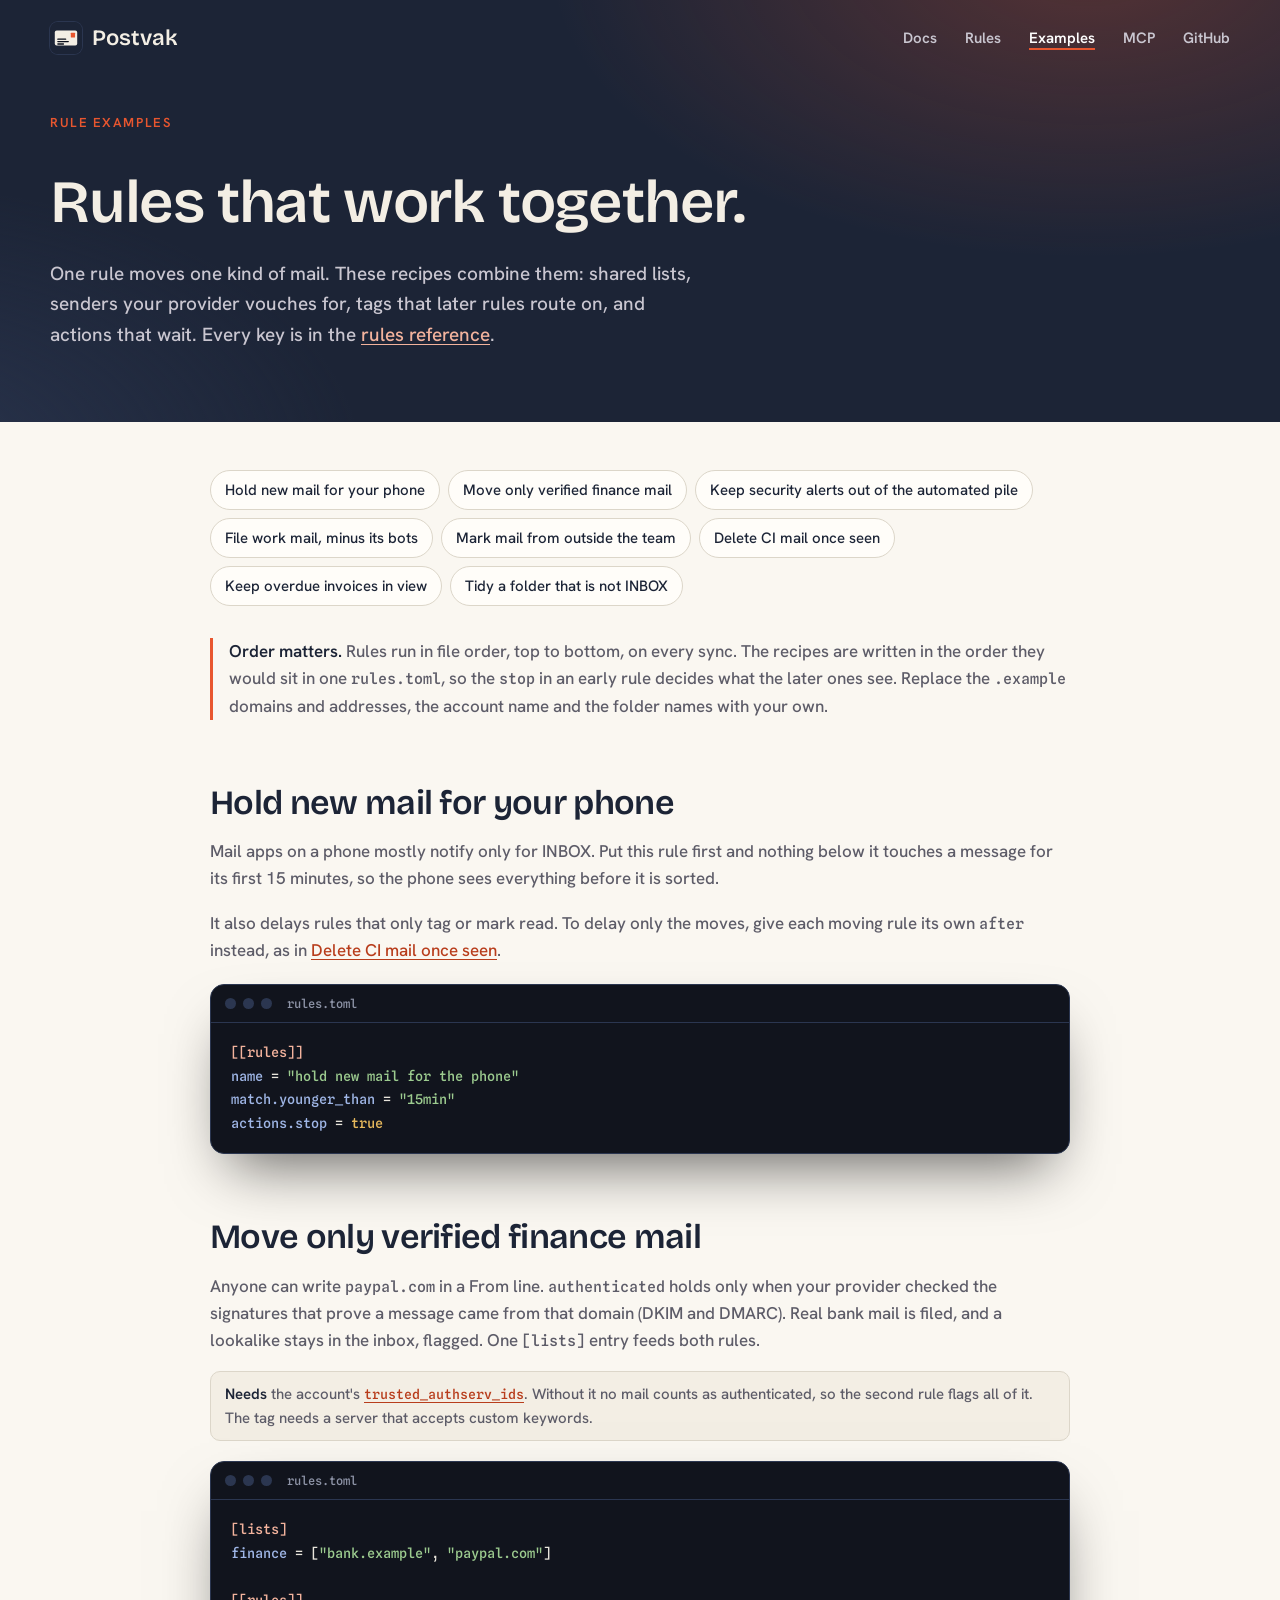
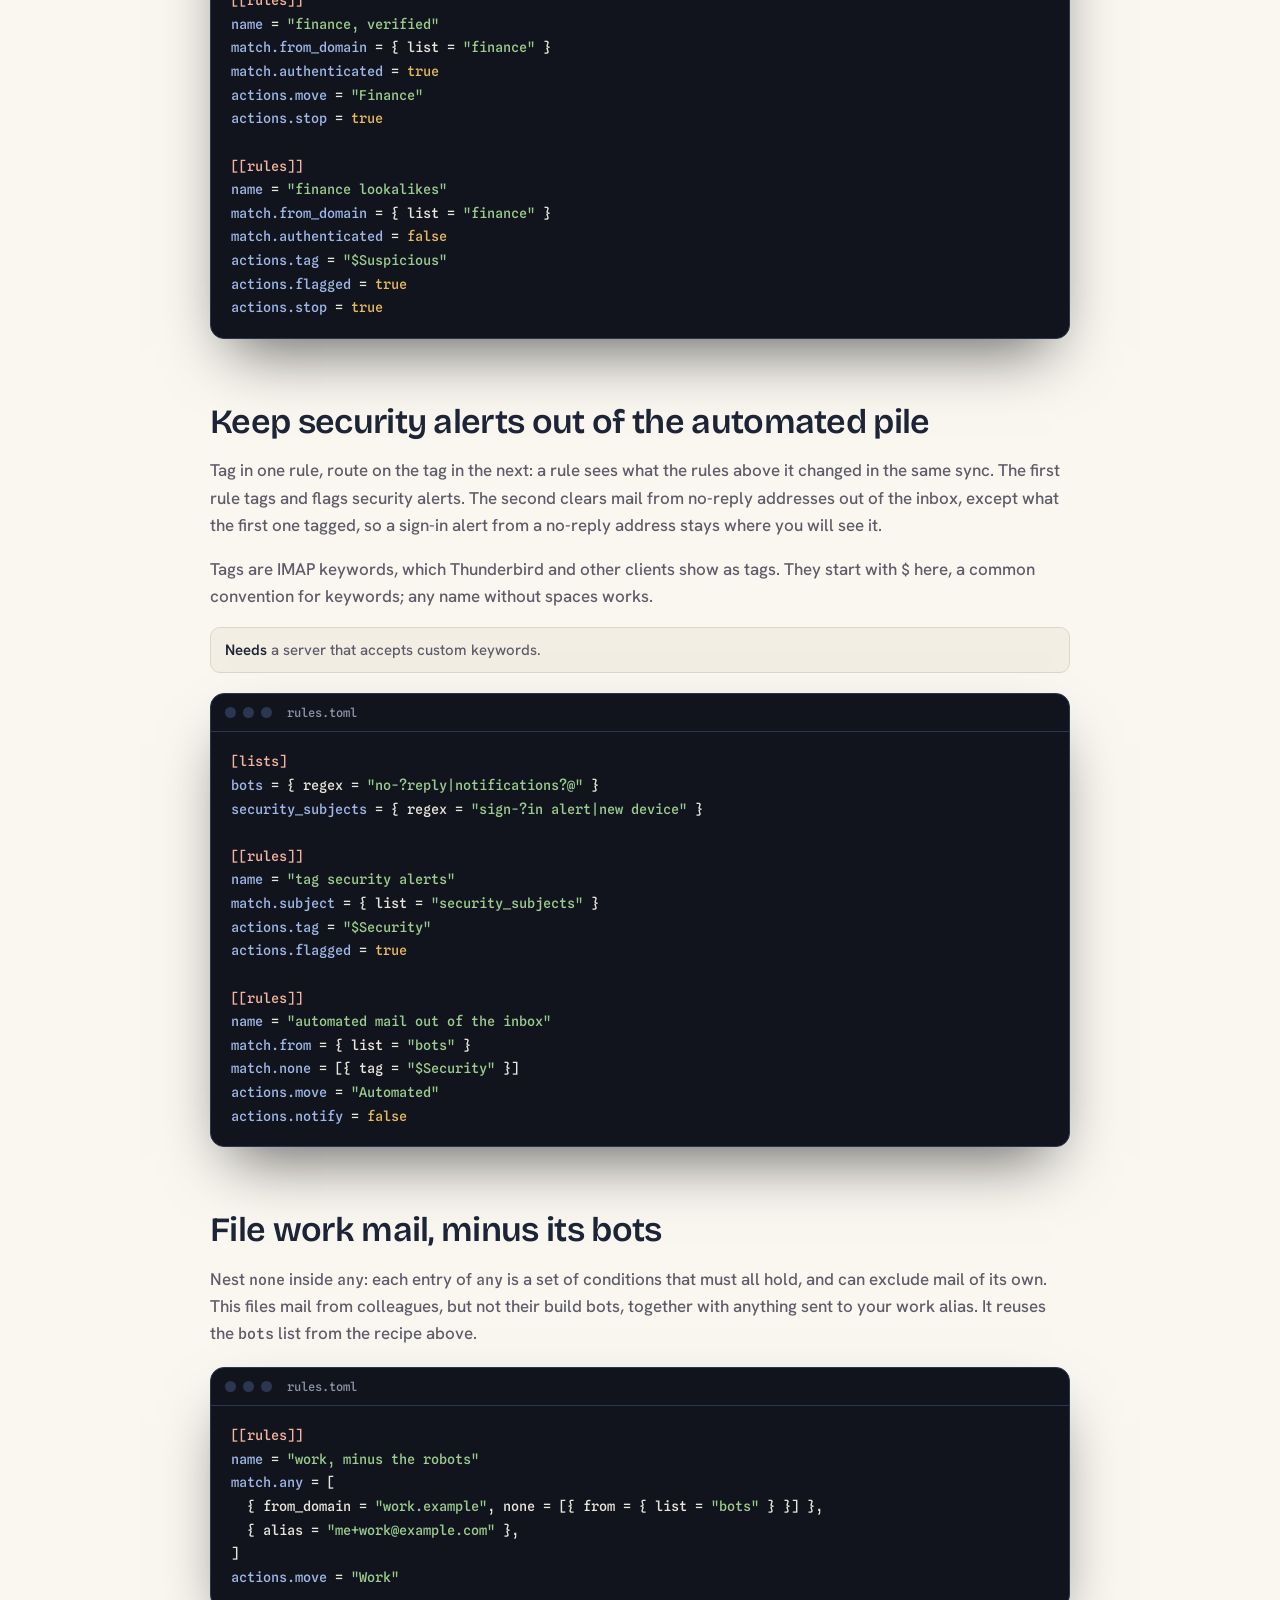
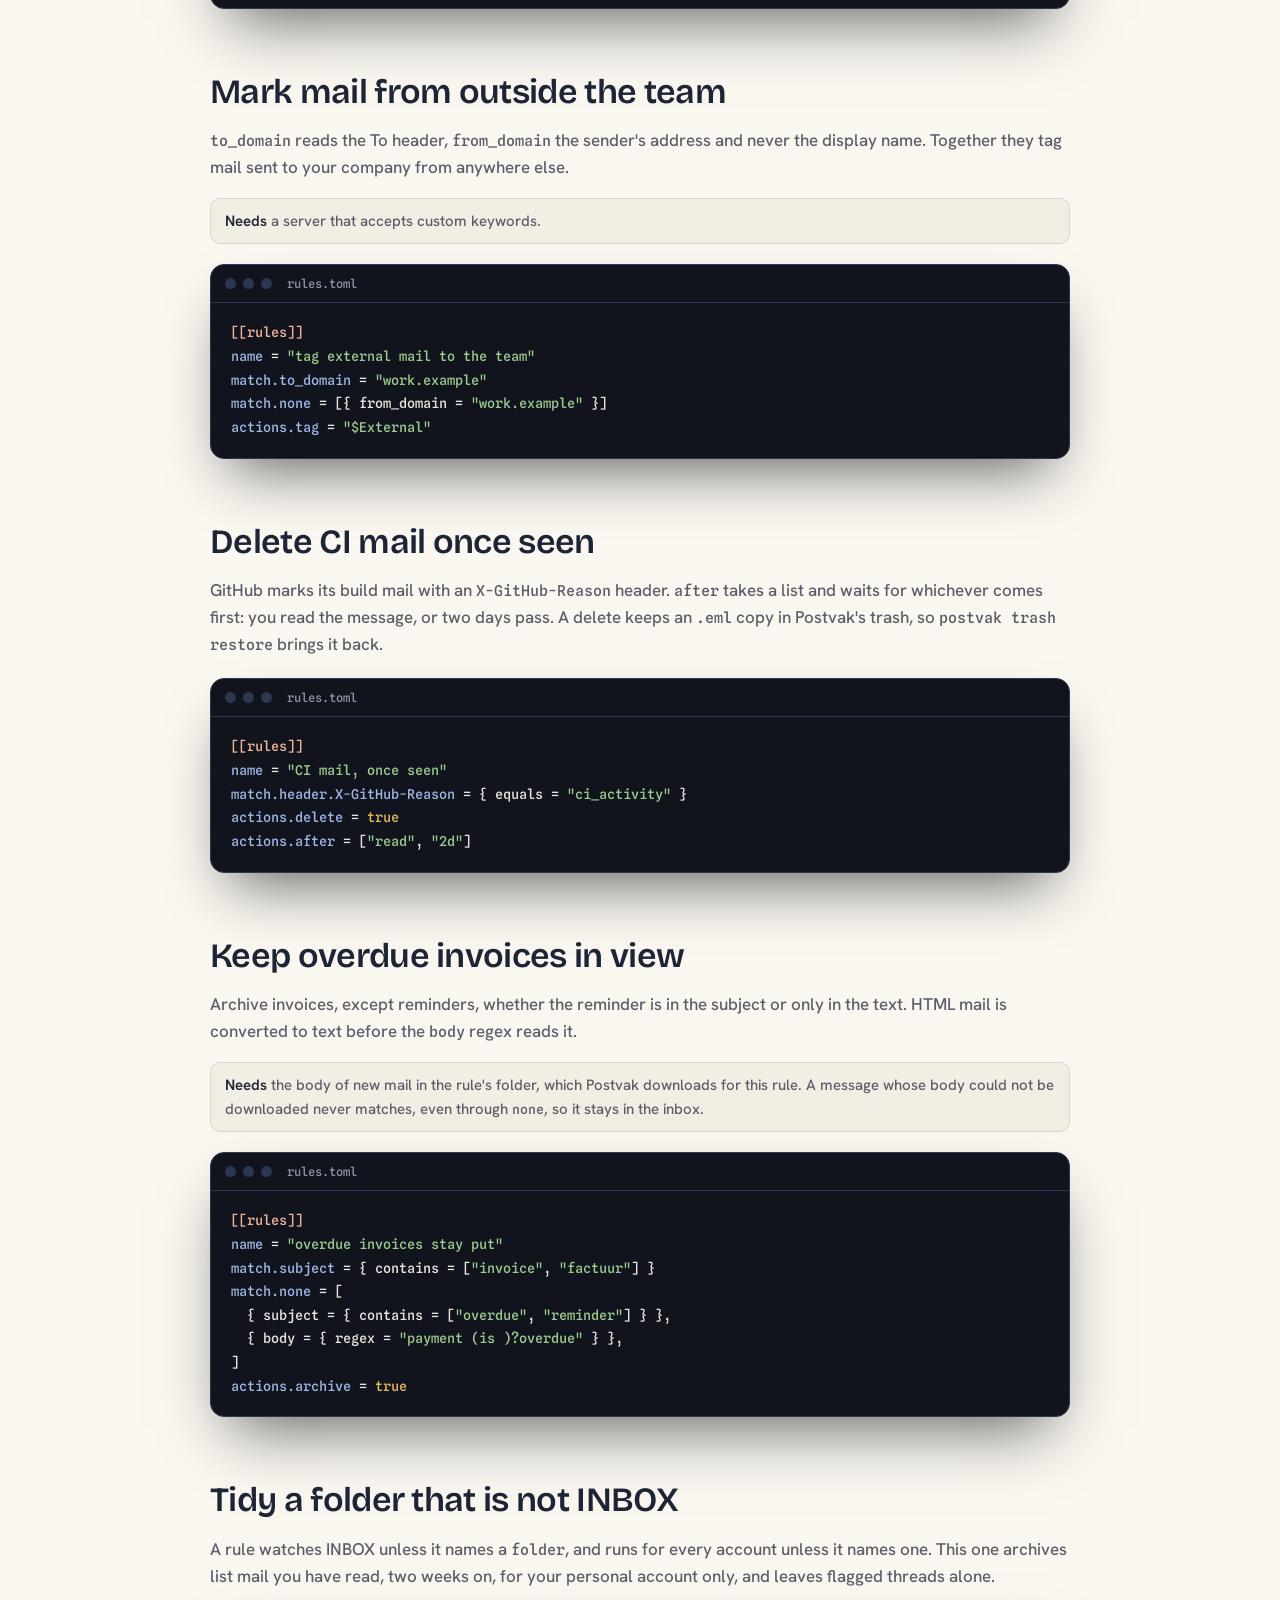
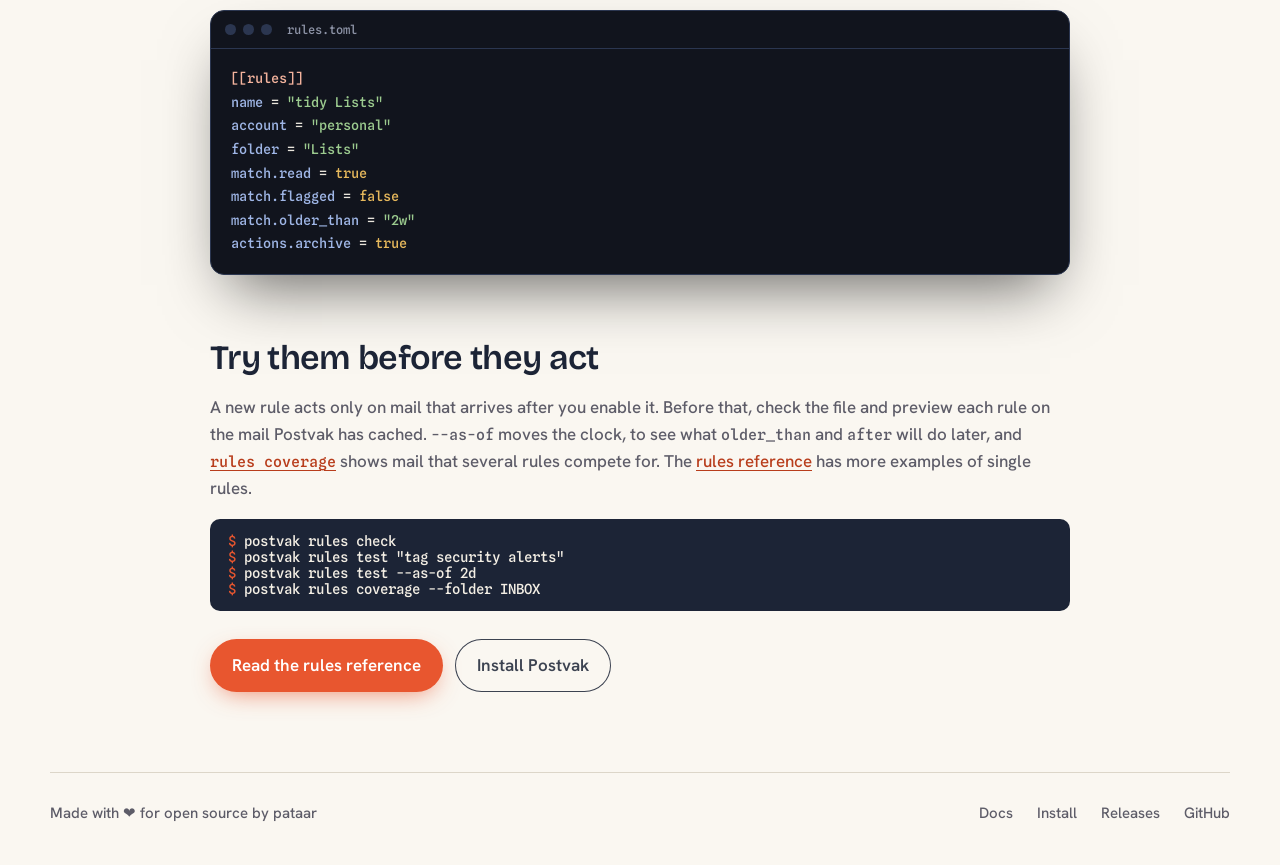
==== rule-examples.html @ c9ad86c2 "feat: add an advanced rule examples page Eight recipes that combine rules: shared lists, verified se" ====
<!DOCTYPE html>
<html lang="en">
<head>
<meta charset="utf-8">
<meta name="viewport" content="width=device-width, initial-scale=1">
<title>Advanced rule examples — Postvak</title>
<meta name="description" content="Postvak rules that work together: shared lists, verified senders, tags that route later rules, nested conditions, delayed actions and rules for other folders.">
<link rel="canonical" href="https://postvak.pataar.nl/rule-examples.html">
<link rel="icon" href="favicon.svg" type="image/svg+xml">
<link rel="apple-touch-icon" href="assets/icon.png">
<meta name="theme-color" content="#1c2436">
<link rel="preload" href="assets/fonts/BricolageGrotesque-SemiBold.woff2" as="font" type="font/woff2" crossorigin>
<link rel="preload" href="assets/fonts/HankenGrotesk-Medium.woff2" as="font" type="font/woff2" crossorigin>
<link rel="stylesheet" href="style.css">
<meta property="og:type" content="article">
<meta property="og:site_name" content="Postvak">
<meta property="og:url" content="https://postvak.pataar.nl/rule-examples.html">
<meta property="og:title" content="Advanced rule examples — Postvak">
<meta property="og:description" content="Postvak rules that work together: shared lists, verified senders, tags that route later rules, nested conditions and delayed actions.">
<meta property="og:image" content="https://postvak.pataar.nl/assets/social-preview.png">
<meta property="og:image:width" content="2560">
<meta property="og:image:height" content="1280">
<meta property="og:image:alt" content="Postvak logo, tagline and an example rules.toml rule">
<meta name="twitter:card" content="summary_large_image">
</head>
<body>

<header class="hero compact">
  <nav class="nav wrap" aria-label="Main">
    <a class="brand" href="/"><img src="favicon.svg" alt="" width="32" height="32"> Postvak</a>
    <div class="nav-links">
      <a href="/docs/">Docs</a>
      <a href="/docs/rules.html">Rules</a>
      <a href="/rule-examples.html" aria-current="page">Examples</a>
      <a href="/docs/mcp.html">MCP</a>
      <a href="https://github.com/postvak-app/postvak">GitHub</a>
    </div>
  </nav>
  <div class="wrap">
    <p class="eyebrow">Rule examples</p>
    <h1>Rules that work together.</h1>
    <p class="lede">One rule moves one kind of mail. These recipes combine them: shared lists, senders your provider vouches for, tags that later rules route on, and actions that wait. Every key is in the <a href="/docs/rules.html">rules reference</a>.</p>
  </div>
</header>

<main class="recipes wrap">

<nav class="toc" aria-label="Recipes">
  <a href="#hold">Hold new mail for your phone</a>
  <a href="#verified">Move only verified finance mail</a>
  <a href="#tag-route">Keep security alerts out of the automated pile</a>
  <a href="#nested">File work mail, minus its bots</a>
  <a href="#external">Mark mail from outside the team</a>
  <a href="#after">Delete CI mail once seen</a>
  <a href="#body">Keep overdue invoices in view</a>
  <a href="#folder">Tidy a folder that is not INBOX</a>
</nav>

<p class="note"><b>Order matters.</b> Rules run in file order, top to bottom, on every sync. The recipes are written in the order they would sit in one <code>rules.toml</code>, so the <code>stop</code> in an early rule decides what the later ones see. Replace the <code>.example</code> domains and addresses, the account name and the folder names with your own.</p>

<section id="hold">
  <h2>Hold new mail for your phone</h2>
  <p>Mail apps on a phone mostly notify only for INBOX. Put this rule first and nothing below it touches a message for its first 15 minutes, so the phone sees everything before it is sorted.</p>
  <p>It also delays rules that only tag or mark read. To delay only the moves, give each moving rule its own <code>after</code> instead, as in <a href="#after">Delete CI mail once seen</a>.</p>
  <div class="window"><div class="window-bar"><span></span><span></span><span></span><b>rules.toml</b></div>
<pre tabindex="0" aria-label="rules.toml: hold new mail for your phone"><code><span class="k">[[rules]]</span>
<span class="a">name</span> = <span class="s">"hold new mail for the phone"</span>
<span class="a">match.younger_than</span> = <span class="s">"15min"</span>
<span class="a">actions.stop</span> = <span class="b">true</span></code></pre></div>
</section>

<section id="verified">
  <h2>Move only verified finance mail</h2>
  <p>Anyone can write <code>paypal.com</code> in a From line. <code>authenticated</code> holds only when your provider checked the signatures that prove a message came from that domain (DKIM and DMARC). Real bank mail is filed, and a lookalike stays in the inbox, flagged. One <code>[lists]</code> entry feeds both rules.</p>
  <p class="needs"><b>Needs</b> the account's <a href="/docs/rules.html#authenticated-mail"><code>trusted_authserv_ids</code></a>. Without it no mail counts as authenticated, so the second rule flags all of it. The tag needs a server that accepts custom keywords.</p>
  <div class="window"><div class="window-bar"><span></span><span></span><span></span><b>rules.toml</b></div>
<pre tabindex="0" aria-label="rules.toml: move only verified finance mail"><code><span class="k">[lists]</span>
<span class="a">finance</span> = [<span class="s">"bank.example"</span>, <span class="s">"paypal.com"</span>]

<span class="k">[[rules]]</span>
<span class="a">name</span> = <span class="s">"finance, verified"</span>
<span class="a">match.from_domain</span> = { list = <span class="s">"finance"</span> }
<span class="a">match.authenticated</span> = <span class="b">true</span>
<span class="a">actions.move</span> = <span class="s">"Finance"</span>
<span class="a">actions.stop</span> = <span class="b">true</span>

<span class="k">[[rules]]</span>
<span class="a">name</span> = <span class="s">"finance lookalikes"</span>
<span class="a">match.from_domain</span> = { list = <span class="s">"finance"</span> }
<span class="a">match.authenticated</span> = <span class="b">false</span>
<span class="a">actions.tag</span> = <span class="s">"$Suspicious"</span>
<span class="a">actions.flagged</span> = <span class="b">true</span>
<span class="a">actions.stop</span> = <span class="b">true</span></code></pre></div>
</section>

<section id="tag-route">
  <h2>Keep security alerts out of the automated pile</h2>
  <p>Tag in one rule, route on the tag in the next: a rule sees what the rules above it changed in the same sync. The first rule tags and flags security alerts. The second clears mail from no-reply addresses out of the inbox, except what the first one tagged, so a sign-in alert from a no-reply address stays where you will see it.</p>
  <p>Tags are IMAP keywords, which Thunderbird and other clients show as tags. They start with <code>$</code> here, a common convention for keywords; any name without spaces works.</p>
  <p class="needs"><b>Needs</b> a server that accepts custom keywords.</p>
  <div class="window"><div class="window-bar"><span></span><span></span><span></span><b>rules.toml</b></div>
<pre tabindex="0" aria-label="rules.toml: keep security alerts out of the automated pile"><code><span class="k">[lists]</span>
<span class="a">bots</span> = { regex = <span class="s">"no-?reply|notifications?@"</span> }
<span class="a">security_subjects</span> = { regex = <span class="s">"sign-?in alert|new device"</span> }

<span class="k">[[rules]]</span>
<span class="a">name</span> = <span class="s">"tag security alerts"</span>
<span class="a">match.subject</span> = { list = <span class="s">"security_subjects"</span> }
<span class="a">actions.tag</span> = <span class="s">"$Security"</span>
<span class="a">actions.flagged</span> = <span class="b">true</span>

<span class="k">[[rules]]</span>
<span class="a">name</span> = <span class="s">"automated mail out of the inbox"</span>
<span class="a">match.from</span> = { list = <span class="s">"bots"</span> }
<span class="a">match.none</span> = [{ tag = <span class="s">"$Security"</span> }]
<span class="a">actions.move</span> = <span class="s">"Automated"</span>
<span class="a">actions.notify</span> = <span class="b">false</span></code></pre></div>
</section>

<section id="nested">
  <h2>File work mail, minus its bots</h2>
  <p>Nest <code>none</code> inside <code>any</code>: each entry of <code>any</code> is a set of conditions that must all hold, and can exclude mail of its own. This files mail from colleagues, but not their build bots, together with anything sent to your work alias. It reuses the <code>bots</code> list from the recipe above.</p>
  <div class="window"><div class="window-bar"><span></span><span></span><span></span><b>rules.toml</b></div>
<pre tabindex="0" aria-label="rules.toml: file work mail, minus its bots"><code><span class="k">[[rules]]</span>
<span class="a">name</span> = <span class="s">"work, minus the robots"</span>
<span class="a">match.any</span> = [
  { from_domain = <span class="s">"work.example"</span>, none = [{ from = { list = <span class="s">"bots"</span> } }] },
  { alias = <span class="s">"me+work@example.com"</span> },
]
<span class="a">actions.move</span> = <span class="s">"Work"</span></code></pre></div>
</section>

<section id="external">
  <h2>Mark mail from outside the team</h2>
  <p><code>to_domain</code> reads the To header, <code>from_domain</code> the sender's address and never the display name. Together they tag mail sent to your company from anywhere else.</p>
  <p class="needs"><b>Needs</b> a server that accepts custom keywords.</p>
  <div class="window"><div class="window-bar"><span></span><span></span><span></span><b>rules.toml</b></div>
<pre tabindex="0" aria-label="rules.toml: mark mail from outside the team"><code><span class="k">[[rules]]</span>
<span class="a">name</span> = <span class="s">"tag external mail to the team"</span>
<span class="a">match.to_domain</span> = <span class="s">"work.example"</span>
<span class="a">match.none</span> = [{ from_domain = <span class="s">"work.example"</span> }]
<span class="a">actions.tag</span> = <span class="s">"$External"</span></code></pre></div>
</section>

<section id="after">
  <h2>Delete CI mail once seen</h2>
  <p>GitHub marks its build mail with an <code>X-GitHub-Reason</code> header. <code>after</code> takes a list and waits for whichever comes first: you read the message, or two days pass. A delete keeps an <code>.eml</code> copy in Postvak's trash, so <code>postvak trash restore</code> brings it back.</p>
  <div class="window"><div class="window-bar"><span></span><span></span><span></span><b>rules.toml</b></div>
<pre tabindex="0" aria-label="rules.toml: delete CI mail once seen"><code><span class="k">[[rules]]</span>
<span class="a">name</span> = <span class="s">"CI mail, once seen"</span>
<span class="a">match.header.X-GitHub-Reason</span> = { equals = <span class="s">"ci_activity"</span> }
<span class="a">actions.delete</span> = <span class="b">true</span>
<span class="a">actions.after</span> = [<span class="s">"read"</span>, <span class="s">"2d"</span>]</code></pre></div>
</section>

<section id="body">
  <h2>Keep overdue invoices in view</h2>
  <p>Archive invoices, except reminders, whether the reminder is in the subject or only in the text. HTML mail is converted to text before the <code>body</code> regex reads it.</p>
  <p class="needs"><b>Needs</b> the body of new mail in the rule's folder, which Postvak downloads for this rule. A message whose body could not be downloaded never matches, even through <code>none</code>, so it stays in the inbox.</p>
  <div class="window"><div class="window-bar"><span></span><span></span><span></span><b>rules.toml</b></div>
<pre tabindex="0" aria-label="rules.toml: keep overdue invoices in view"><code><span class="k">[[rules]]</span>
<span class="a">name</span> = <span class="s">"overdue invoices stay put"</span>
<span class="a">match.subject</span> = { contains = [<span class="s">"invoice"</span>, <span class="s">"factuur"</span>] }
<span class="a">match.none</span> = [
  { subject = { contains = [<span class="s">"overdue"</span>, <span class="s">"reminder"</span>] } },
  { body = { regex = <span class="s">"payment (is )?overdue"</span> } },
]
<span class="a">actions.archive</span> = <span class="b">true</span></code></pre></div>
</section>

<section id="folder">
  <h2>Tidy a folder that is not INBOX</h2>
  <p>A rule watches INBOX unless it names a <code>folder</code>, and runs for every account unless it names one. This one archives list mail you have read, two weeks on, for your personal account only, and leaves flagged threads alone.</p>
  <div class="window"><div class="window-bar"><span></span><span></span><span></span><b>rules.toml</b></div>
<pre tabindex="0" aria-label="rules.toml: tidy a folder that is not INBOX"><code><span class="k">[[rules]]</span>
<span class="a">name</span> = <span class="s">"tidy Lists"</span>
<span class="a">account</span> = <span class="s">"personal"</span>
<span class="a">folder</span> = <span class="s">"Lists"</span>
<span class="a">match.read</span> = <span class="b">true</span>
<span class="a">match.flagged</span> = <span class="b">false</span>
<span class="a">match.older_than</span> = <span class="s">"2w"</span>
<span class="a">actions.archive</span> = <span class="b">true</span></code></pre></div>
</section>

<section id="test">
  <h2>Try them before they act</h2>
  <p>A new rule acts only on mail that arrives after you enable it. Before that, check the file and preview each rule on the mail Postvak has cached. <code>--as-of</code> moves the clock, to see what <code>older_than</code> and <code>after</code> will do later, and <a href="/docs/rules.html#coverage"><code>rules coverage</code></a> shows mail that several rules compete for. The <a href="/docs/rules.html#examples">rules reference</a> has more examples of single rules.</p>
  <pre class="inline-cmd" tabindex="0" aria-label="Commands to check and preview rules"><code><span class="p">$</span> postvak rules check
<span class="p">$</span> postvak rules test "tag security alerts"
<span class="p">$</span> postvak rules test --as-of 2d
<span class="p">$</span> postvak rules coverage --folder INBOX</code></pre>
  <div class="cta">
    <a class="button primary" href="/docs/rules.html">Read the rules reference</a>
    <a class="button ghost" href="/docs/quickstart.html">Install Postvak</a>
  </div>
</section>

</main>

<footer class="footer wrap">
  <span>Made with <span role="img" aria-label="love">❤️</span> for open source by <a href="https://github.com/pataar">pataar</a></span>
  <nav aria-label="Footer">
    <a href="/docs/">Docs</a>
    <a href="/docs/install.html">Install</a>
    <a href="https://github.com/postvak-app/postvak/releases">Releases</a>
    <a href="https://github.com/postvak-app/postvak">GitHub</a>
  </nav>
</footer>

</body>
</html>
---- style.css ----
@font-face { font-family: "Bricolage Grotesque"; font-weight: 600; font-display: swap; src: url("assets/fonts/BricolageGrotesque-SemiBold.woff2") format("woff2"); }
@font-face { font-family: "Hanken Grotesk"; font-weight: 500; font-display: swap; src: url("assets/fonts/HankenGrotesk-Medium.woff2") format("woff2"); }
@font-face { font-family: "Hanken Grotesk"; font-weight: 600; font-display: swap; src: url("assets/fonts/HankenGrotesk-SemiBold.woff2") format("woff2"); }
@font-face { font-family: "Spline Sans Mono"; font-weight: 500; font-display: swap; src: url("assets/fonts/SplineSansMono-Medium.woff2") format("woff2"); }

:root {
    --ink: #1c2436;
    --ink-deep: #0f121c;
    --ink-line: #2b3650;
    --paper: #faf7f1;
    --paper-2: #f3eee4;
    --paper-line: #dcd6c9;
    --text: #1c2436;
    --muted: #5d5c68;
    --vermilion: #e8562f;
    --vermilion-ink: #b83d1c;
    --peach: #f3b39d;
    --bg: var(--paper);
    --card: #fffdf9;
    --line: var(--paper-line);
    --link: var(--vermilion-ink);
    --display: "Bricolage Grotesque", ui-sans-serif, system-ui, sans-serif;
    --body: "Hanken Grotesk", ui-sans-serif, system-ui, sans-serif;
    --mono: "Spline Sans Mono", ui-monospace, monospace;
}

@media (prefers-color-scheme: dark) {
    :root {
        --bg: #16181f;
        --card: #1d2029;
        --line: #2b3042;
        --text: #e9e5dc;
        --muted: #9b9aa4;
        --link: var(--peach);
        --paper-2: #1d2029;
    }
}

* { box-sizing: border-box; }
html { scroll-behavior: smooth; }
body { margin: 0; background: var(--bg); color: var(--text); font: 500 17px/1.6 var(--body); -webkit-font-smoothing: antialiased; }
a { color: var(--link); text-decoration-thickness: 1px; text-underline-offset: 3px; }
img { max-width: 100%; height: auto; display: block; }
code { font-family: var(--mono); font-size: 0.88em; }
h1, h2, h3 { font-family: var(--display); font-weight: 600; letter-spacing: -0.02em; line-height: 1.1; margin: 0; }
h2 { font-size: clamp(30px, 4vw, 44px); }
h3 { font-size: 20px; margin-bottom: 8px; }
.wrap { width: min(1180px, 100% - 32px); margin-inline: auto; }
.eyebrow { font: 600 13px/1 var(--body); letter-spacing: 0.12em; text-transform: uppercase; color: var(--vermilion); margin: 0 0 18px; }

/* Hero */
.hero {
    background:
        radial-gradient(900px 500px at 85% -10%, rgba(232, 86, 47, 0.28), transparent 60%),
        radial-gradient(700px 400px at -10% 110%, rgba(43, 54, 80, 0.9), transparent 70%),
        var(--ink);
    color: #f3eee4;
    padding-bottom: 140px;
    overflow: hidden;
}
.nav { display: flex; align-items: center; justify-content: space-between; padding: 22px 0; }
.brand { display: flex; align-items: center; gap: 10px; color: inherit; text-decoration: none; font: 600 22px var(--display); }
.brand img { border-radius: 8px; box-shadow: 0 0 0 1px var(--ink-line); }
.nav-links { display: flex; gap: 28px; }
.nav-links a { color: #c9c6d0; text-decoration: none; font-weight: 600; font-size: 15px; }
.nav-links a:hover { color: #fff; }

.hero-body { display: grid; grid-template-columns: 1.05fr 1fr; gap: 56px; align-items: center; padding-top: 56px; }
.hero h1 { font-size: clamp(42px, 6vw, 72px); }
.hero h1 em { font-style: normal; color: var(--vermilion); position: relative; }
.hero h1 em::after { content: ""; position: absolute; left: 0; right: 0; bottom: 0.04em; height: 0.08em; background: var(--vermilion); border-radius: 1em; opacity: 0.5; }
.lede { font-size: 19px; color: #c9c6d0; max-width: 34em; margin: 24px 0 32px; }

.install { background: var(--ink-deep); border: 1px solid var(--ink-line); border-radius: 14px; overflow: hidden; max-width: 560px; }
.tabs { display: flex; border-bottom: 1px solid var(--ink-line); }
.tabs button { flex: 1; background: none; border: 0; color: #8d93a6; font: 600 14px var(--body); padding: 11px 8px; cursor: pointer; border-bottom: 2px solid transparent; margin-bottom: -1px; }
.tabs button:hover { color: #f3eee4; }
.tabs button[aria-selected="true"] { color: #f3eee4; border-bottom-color: var(--vermilion); }
.cmd { display: flex; align-items: center; gap: 12px; padding: 14px 16px; }
.cmd code { flex: 1; white-space: pre; overflow-x: auto; color: #f3eee4; font-size: 14px; line-height: 1.7; }
.copy { background: var(--ink-line); color: #f3eee4; border: 0; border-radius: 8px; font: 600 13px var(--body); padding: 7px 12px; cursor: pointer; }
.copy:hover { background: #3a4868; }

.cta { display: flex; flex-wrap: wrap; gap: 12px; margin-top: 28px; }
.button { display: inline-flex; align-items: center; padding: 13px 22px; border-radius: 999px; font-weight: 600; text-decoration: none; transition: transform 0.15s, background 0.15s; }
.button:hover { transform: translateY(-1px); }
.button.primary { background: var(--vermilion); color: #fff; box-shadow: 0 8px 24px -8px rgba(232, 86, 47, 0.7); }
.button.primary:hover { background: #f06a44; }
.button.ghost { color: inherit; box-shadow: inset 0 0 0 1px currentColor; opacity: 0.85; }

.hero-code { position: relative; min-width: 0; margin: 0; }
.hero-copy { min-width: 0; }
.window { background: #11141d; border: 1px solid var(--ink-line); border-radius: 14px; box-shadow: 0 30px 60px -20px rgba(0, 0, 0, 0.6); overflow: hidden; }
.window-bar { display: flex; align-items: center; gap: 7px; padding: 11px 14px; border-bottom: 1px solid var(--ink-line); }
.window-bar span { width: 11px; height: 11px; border-radius: 50%; background: var(--ink-line); }
.window-bar b { margin-left: 8px; font: 500 12px var(--mono); color: #8d93a6; }
.window pre { margin: 0; padding: 18px 20px; overflow-x: auto; font: 500 13.5px/1.75 var(--mono); color: #e9e5dc; }
.window pre code { font-size: inherit; }
.terminal { margin: -18px -24px 0 48px; position: relative; transform: rotate(-1deg); background: #0b0d14; }
.k { color: var(--peach); }
.a { color: #9fb6e6; }
.s { color: #9ccb8f; }
.b { color: #e6b85c; }
.c { color: #6b7088; }
.p { color: var(--vermilion); }

/* Screenshot pulled up over the hero */
.shot { margin-top: -96px; position: relative; }
.shot img { border-radius: 16px; border: 1px solid var(--line); box-shadow: 0 40px 80px -30px rgba(15, 18, 28, 0.55); }

section { padding: 96px 0 0; }
.section-lede { color: var(--muted); font-size: 19px; max-width: 40em; margin: 16px 0 40px; }
.grid { display: grid; grid-template-columns: repeat(3, 1fr); gap: 16px; }
.grid.four { grid-template-columns: repeat(4, 1fr); margin-top: 40px; }
.grid article, .grid > a { background: var(--card); border: 1px solid var(--line); border-radius: 14px; padding: 24px; }
.grid p { margin: 0; color: var(--muted); }
.grid article h3::before { content: ""; display: block; width: 28px; height: 4px; border-radius: 2px; background: var(--vermilion); margin-bottom: 16px; }
.grid > a { color: inherit; text-decoration: none; transition: border-color 0.15s, transform 0.15s; }
.grid > a:hover { border-color: var(--vermilion); transform: translateY(-2px); }
.grid > a h3::after { content: " →"; color: var(--vermilion); }

/* Mail sorting animation: each mail passes behind its rule into a bin; --i staggers mail, rule and bin together */
.sorter { --pad: 20px; --h: 48px; --row: calc(var(--h) + 10px); position: relative; margin: 0 0 40px; padding: var(--pad); background: var(--card); border: 1px solid var(--line); border-radius: 14px; }
.sorter-row { display: grid; grid-template-columns: 30% 1fr 22%; gap: 12px; align-items: center; height: var(--h); margin-bottom: 10px; }
.sorter .rule, .sorter .bin { height: 100%; display: flex; align-items: center; border-radius: 10px; }
.sorter .rule { grid-column: 2; position: relative; z-index: 1; padding: 0 14px; background: var(--paper-2); border: 1px solid var(--line); font-size: 13px; animation: sorter-match 12s calc(var(--i) * 3s) infinite; }
.sorter .rule.none { color: var(--muted); border-style: dashed; }
.sorter .rule.wait { overflow: hidden; line-height: 1.35; }
.sorter .rule.wait::after { content: ""; position: absolute; left: 0; bottom: 0; height: 3px; width: 100%; background: var(--vermilion); transform-origin: left; transform: scaleX(0); animation: sorter-wait 12s calc(var(--i) * 3s) infinite; }
.sorter .bin { flex-direction: column; justify-content: center; font-weight: 600; font-size: 15px; line-height: 1.2; border: 1px dashed var(--line); animation: sorter-drop 12s calc(var(--i) * 3s) infinite; }
.sorter .bin code { color: var(--vermilion); font-size: 11px; }
.sorter .mail { position: absolute; left: var(--pad); top: calc(var(--pad) + var(--i) * var(--row)); width: 26%; height: var(--h); display: flex; align-items: center; padding: 0 12px; background: var(--card); border: 1px solid var(--line); border-left: 3px solid var(--vermilion); border-radius: 8px; box-shadow: 0 8px 20px -10px rgba(15, 18, 28, 0.45); font: 500 13px var(--mono); white-space: nowrap; overflow: hidden; text-overflow: ellipsis; animation: sorter-mail 12s calc(var(--i) * 3s) infinite both; }
.sorter figcaption { margin-top: 8px; color: var(--muted); font-size: 15px; }
@keyframes sorter-mail {
    0% { opacity: 0; left: var(--pad); top: calc(var(--pad) + 1.5 * var(--row)); transform: translateX(-12px); }
    4% { opacity: 1; left: var(--pad); top: calc(var(--pad) + 1.5 * var(--row)); transform: none; }
    10% { left: var(--pad); top: calc(var(--pad) + var(--i) * var(--row)); }
    24% { opacity: 1; left: calc(100% - var(--pad) - 24%); transform: none; }
    28%, 100% { opacity: 0; left: calc(100% - var(--pad) - 24%); top: calc(var(--pad) + var(--i) * var(--row)); transform: scale(0.6); }
}
@keyframes sorter-match {
    0%, 12%, 26%, 100% { border-color: var(--line); }
    15%, 22% { border-color: var(--vermilion); box-shadow: 0 0 0 3px rgba(232, 86, 47, 0.2); }
}
/* Held behind its rule while the older_than timer fills */
.sorter .mail.wait { animation-name: sorter-mail-wait; }
.sorter .wait ~ .bin { animation-delay: calc(var(--i) * 3s + 1.08s); }
@keyframes sorter-mail-wait {
    0% { opacity: 0; left: var(--pad); top: calc(var(--pad) + 1.5 * var(--row)); transform: translateX(-12px); }
    4% { opacity: 1; left: var(--pad); top: calc(var(--pad) + 1.5 * var(--row)); transform: none; }
    10% { left: var(--pad); top: calc(var(--pad) + var(--i) * var(--row)); }
    14%, 32% { left: 40%; }
    36% { opacity: 1; left: calc(100% - var(--pad) - 24%); transform: none; }
    40%, 100% { opacity: 0; left: calc(100% - var(--pad) - 24%); top: calc(var(--pad) + var(--i) * var(--row)); transform: scale(0.6); }
}
@keyframes sorter-wait {
    0%, 14% { transform: scaleX(0); opacity: 1; }
    32% { transform: scaleX(1); opacity: 1; }
    36%, 100% { transform: scaleX(1); opacity: 0; }
}
@keyframes sorter-drop {
    0%, 24%, 34%, 100% { background: transparent; }
    27% { background: rgba(232, 86, 47, 0.14); border-color: var(--vermilion); }
}

.agent { margin-top: 96px; padding: 96px 0; background: var(--paper-2); border-block: 1px solid var(--line); }
.split { display: grid; grid-template-columns: 1fr 1.3fr; gap: 56px; align-items: center; }
.split h2 { margin-bottom: 18px; }
.split p { color: var(--muted); }
.split img { border-radius: 14px; border: 1px solid var(--line); box-shadow: 0 30px 60px -30px rgba(15, 18, 28, 0.45); }
.inline-cmd { background: var(--ink); color: #f3eee4; border-radius: 10px; padding: 14px 18px; overflow-x: auto; font: 500 14px var(--mono); }
.inline-cmd code { font-size: inherit; }
.arrow { font-weight: 600; text-decoration: none; }
.arrow::after { content: " →"; }

.closing { text-align: center; padding: 120px 0 40px; }
.closing p { color: var(--muted); margin: 16px 0 0; }
.closing .cta { justify-content: center; }
.closing .button.ghost { color: var(--text); }

/* Rule examples page */
.hero.compact { padding-bottom: 72px; }
.hero.compact h1 { font-size: clamp(38px, 5vw, 60px); margin-top: 40px; }
.hero.compact .eyebrow { margin-top: 40px; }
.hero.compact h1 + .lede { margin-bottom: 0; }
.hero.compact .lede a { color: var(--peach); }
.recipes { max-width: 860px; }
.recipes section { padding-top: 64px; scroll-margin-top: 16px; }
.recipes h2 { font-size: clamp(26px, 3vw, 34px); margin-bottom: 14px; }
.recipes section > p { color: var(--muted); }
.recipes .window { margin-top: 20px; }
.recipes .cta .button.ghost { color: var(--text); }
.toc { display: flex; flex-wrap: wrap; gap: 8px; padding-top: 48px; }
.toc a { padding: 7px 14px; border: 1px solid var(--line); border-radius: 999px; background: var(--card); color: var(--text); font-size: 15px; text-decoration: none; }
.toc a:hover { border-color: var(--vermilion); }
.note { color: var(--muted); margin: 32px 0 0; padding-left: 16px; border-left: 3px solid var(--vermilion); }
.note b, .needs b { color: var(--text); }
.recipes section > p.needs { font-size: 15px; padding: 10px 14px; background: var(--paper-2); border: 1px solid var(--line); border-radius: 10px; }
.nav-links a[aria-current="page"] { color: #fff; box-shadow: inset 0 -2px var(--vermilion); }
.sorter + .arrow { display: inline-block; margin: -24px 0 40px; }

.footer { display: flex; justify-content: space-between; align-items: center; gap: 16px; flex-wrap: wrap; border-top: 1px solid var(--line); margin-top: 80px; padding: 28px 0 40px; color: var(--muted); font-size: 15px; }
.footer nav { display: flex; gap: 24px; flex-wrap: wrap; }
.footer a { color: var(--muted); text-decoration: none; }
.footer a:hover { color: var(--link); }

@media (max-width: 960px) {
    .hero-body, .split { grid-template-columns: 1fr; }
    .grid, .grid.four { grid-template-columns: repeat(2, 1fr); }
    .terminal { margin: -12px 0 0 24px; }
}
@media (max-width: 600px) {
    .nav-links a:not(:last-child) { display: none; }
    .grid, .grid.four { grid-template-columns: 1fr; }
    .terminal { margin-left: 0; transform: none; }
    .hero { padding-bottom: 80px; }
    .shot { margin-top: -48px; }
    section { padding-top: 64px; }
    .sorter { --pad: 12px; --h: 64px; }
    .sorter-row { gap: 8px; grid-template-columns: 30% 1fr 24%; }
    .sorter .rule { padding: 0 8px; font-size: 11px; }
    .sorter .bin { font-size: 13px; }
    .sorter .mail { padding: 0 8px; font-size: 11px; }
}
@media (prefers-reduced-motion: reduce) {
    html { scroll-behavior: auto; }
    .button, .grid > a { transition: none; }
    .sorter .rule, .sorter .rule::after, .sorter .bin, .sorter .mail, .sorter .mail.wait { animation: none; }
}
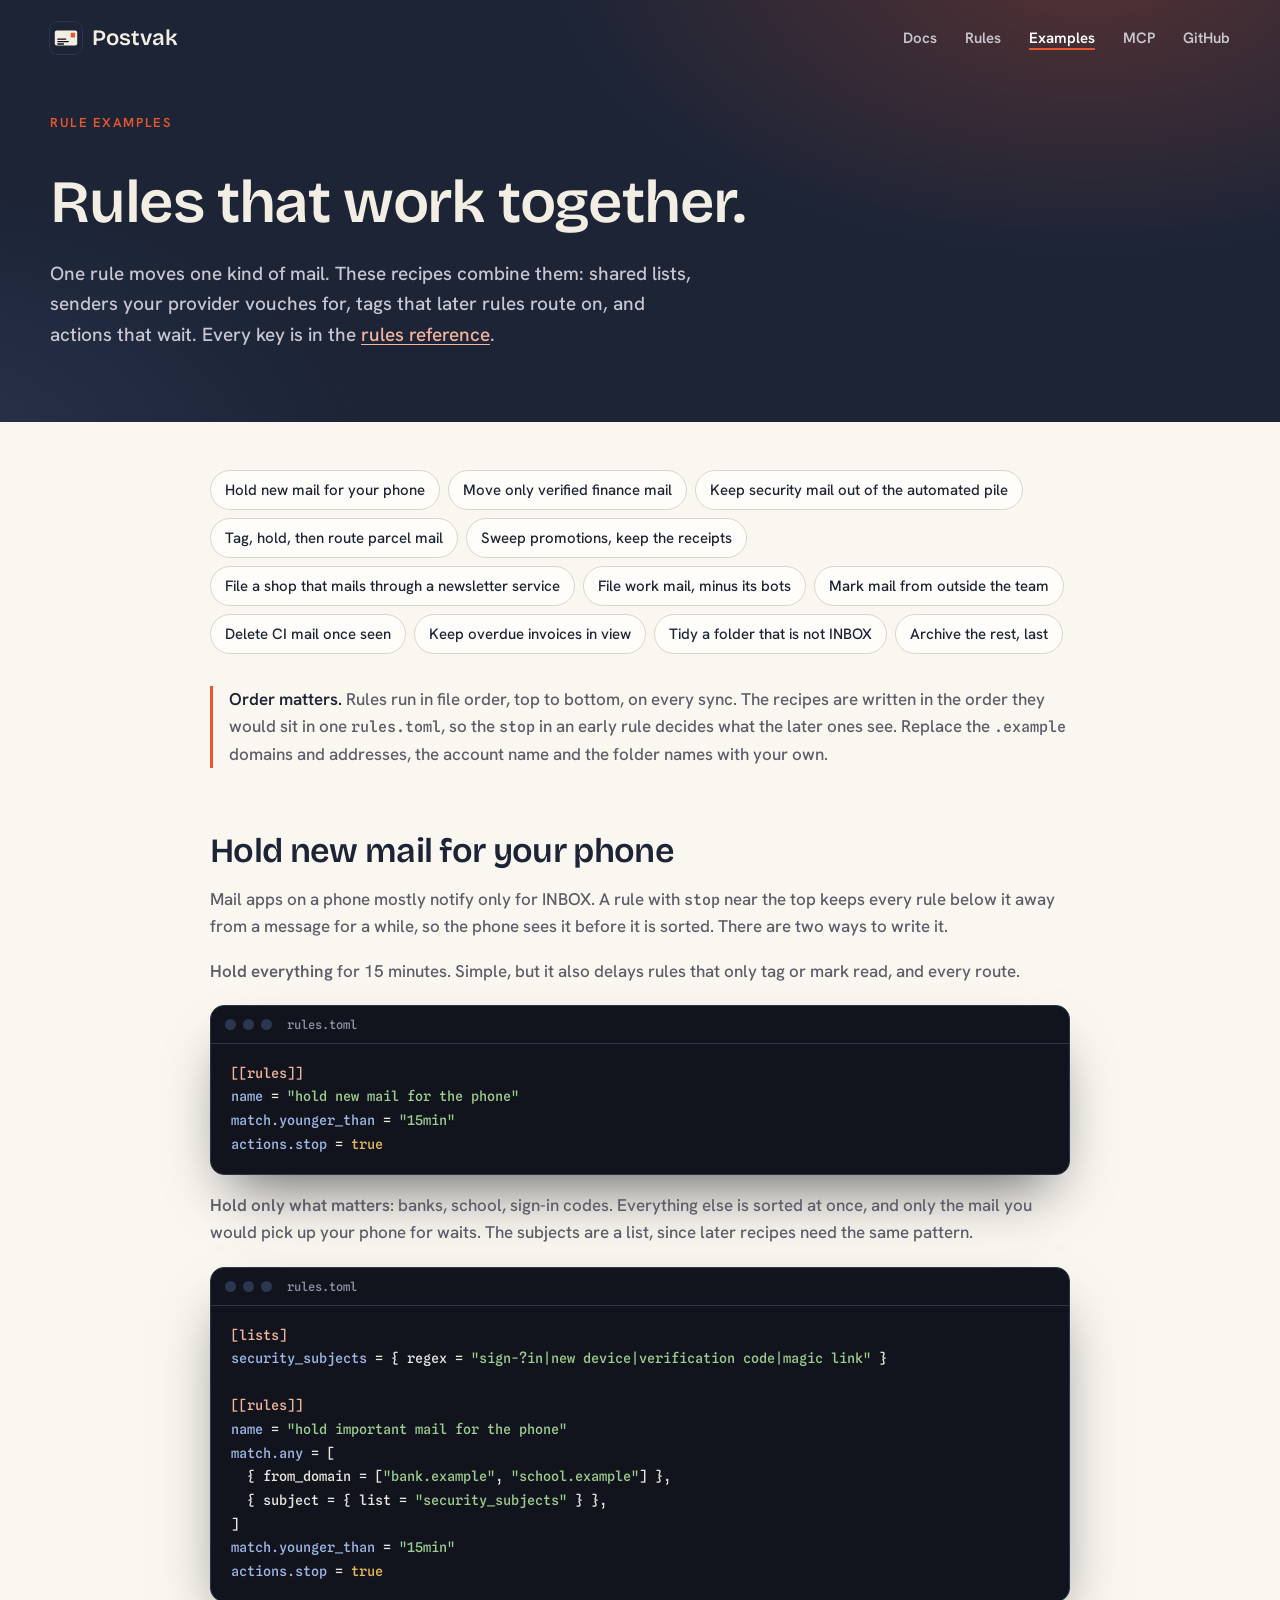
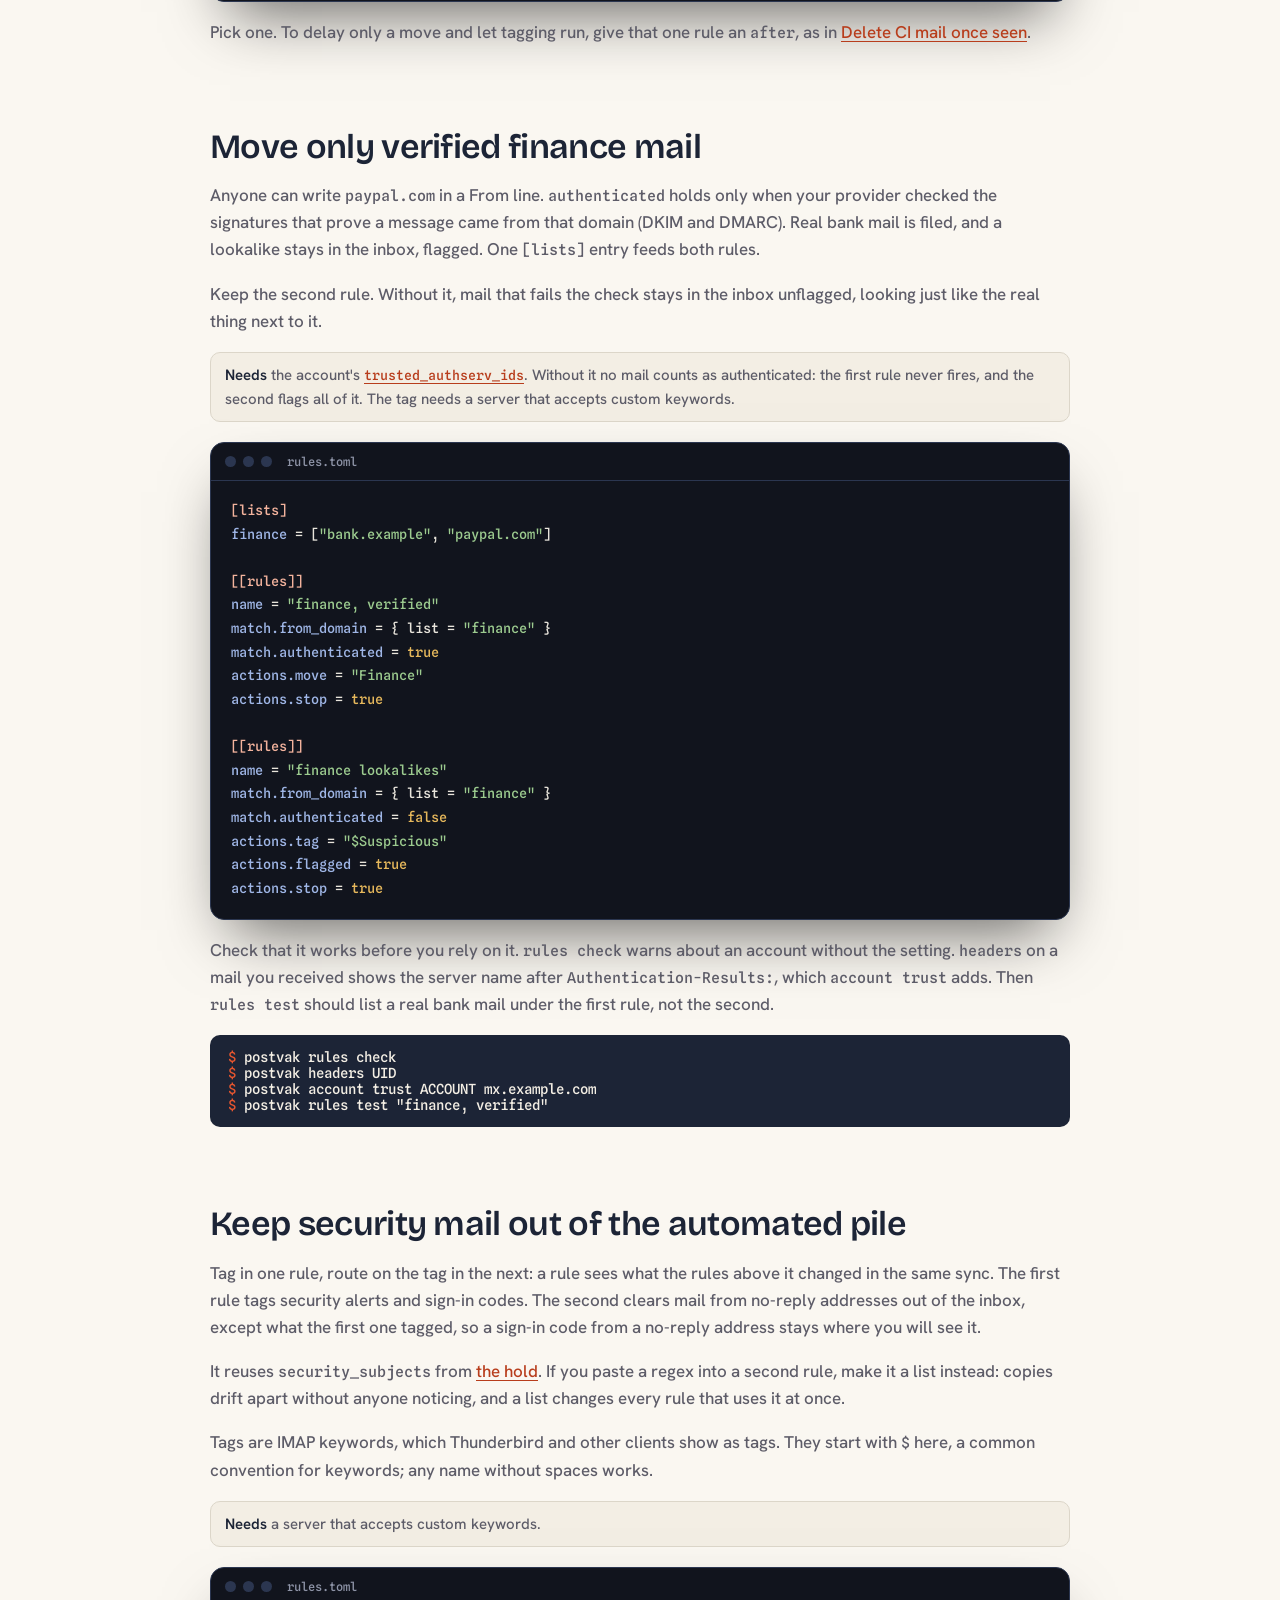
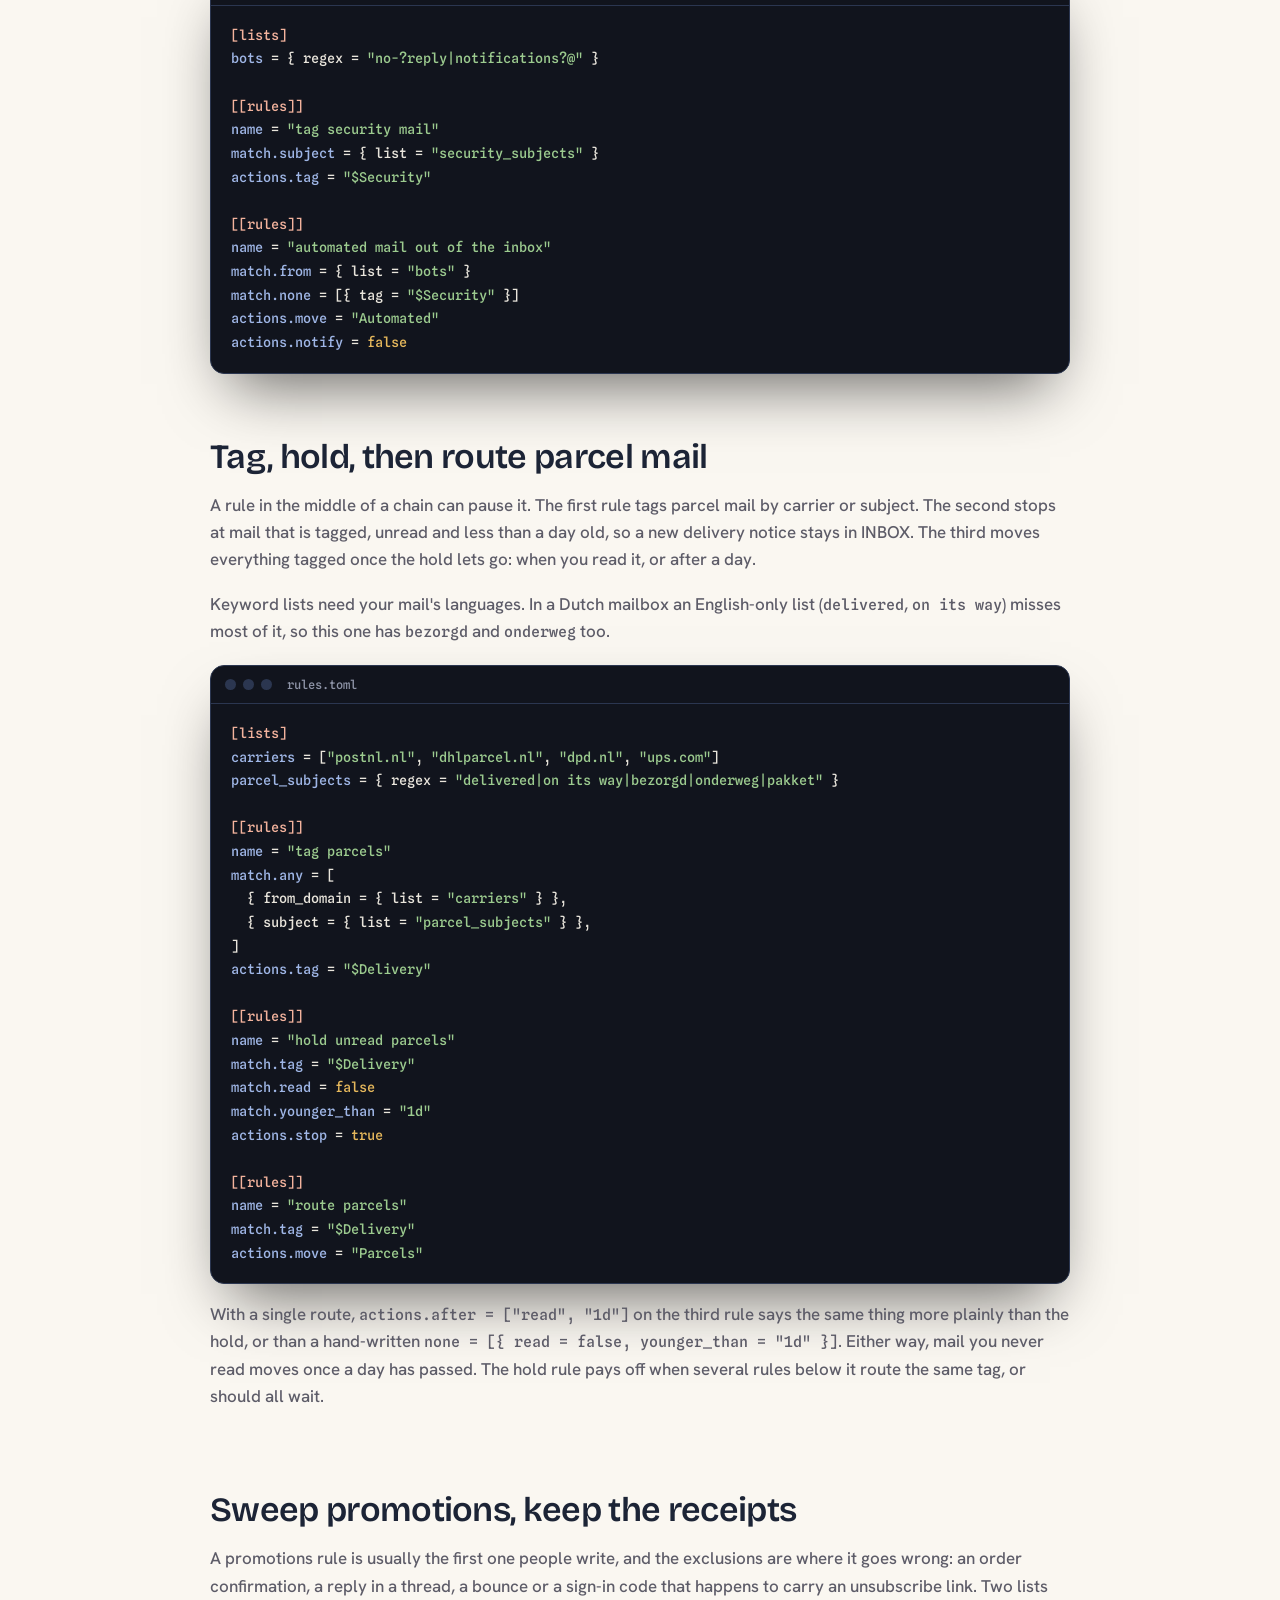
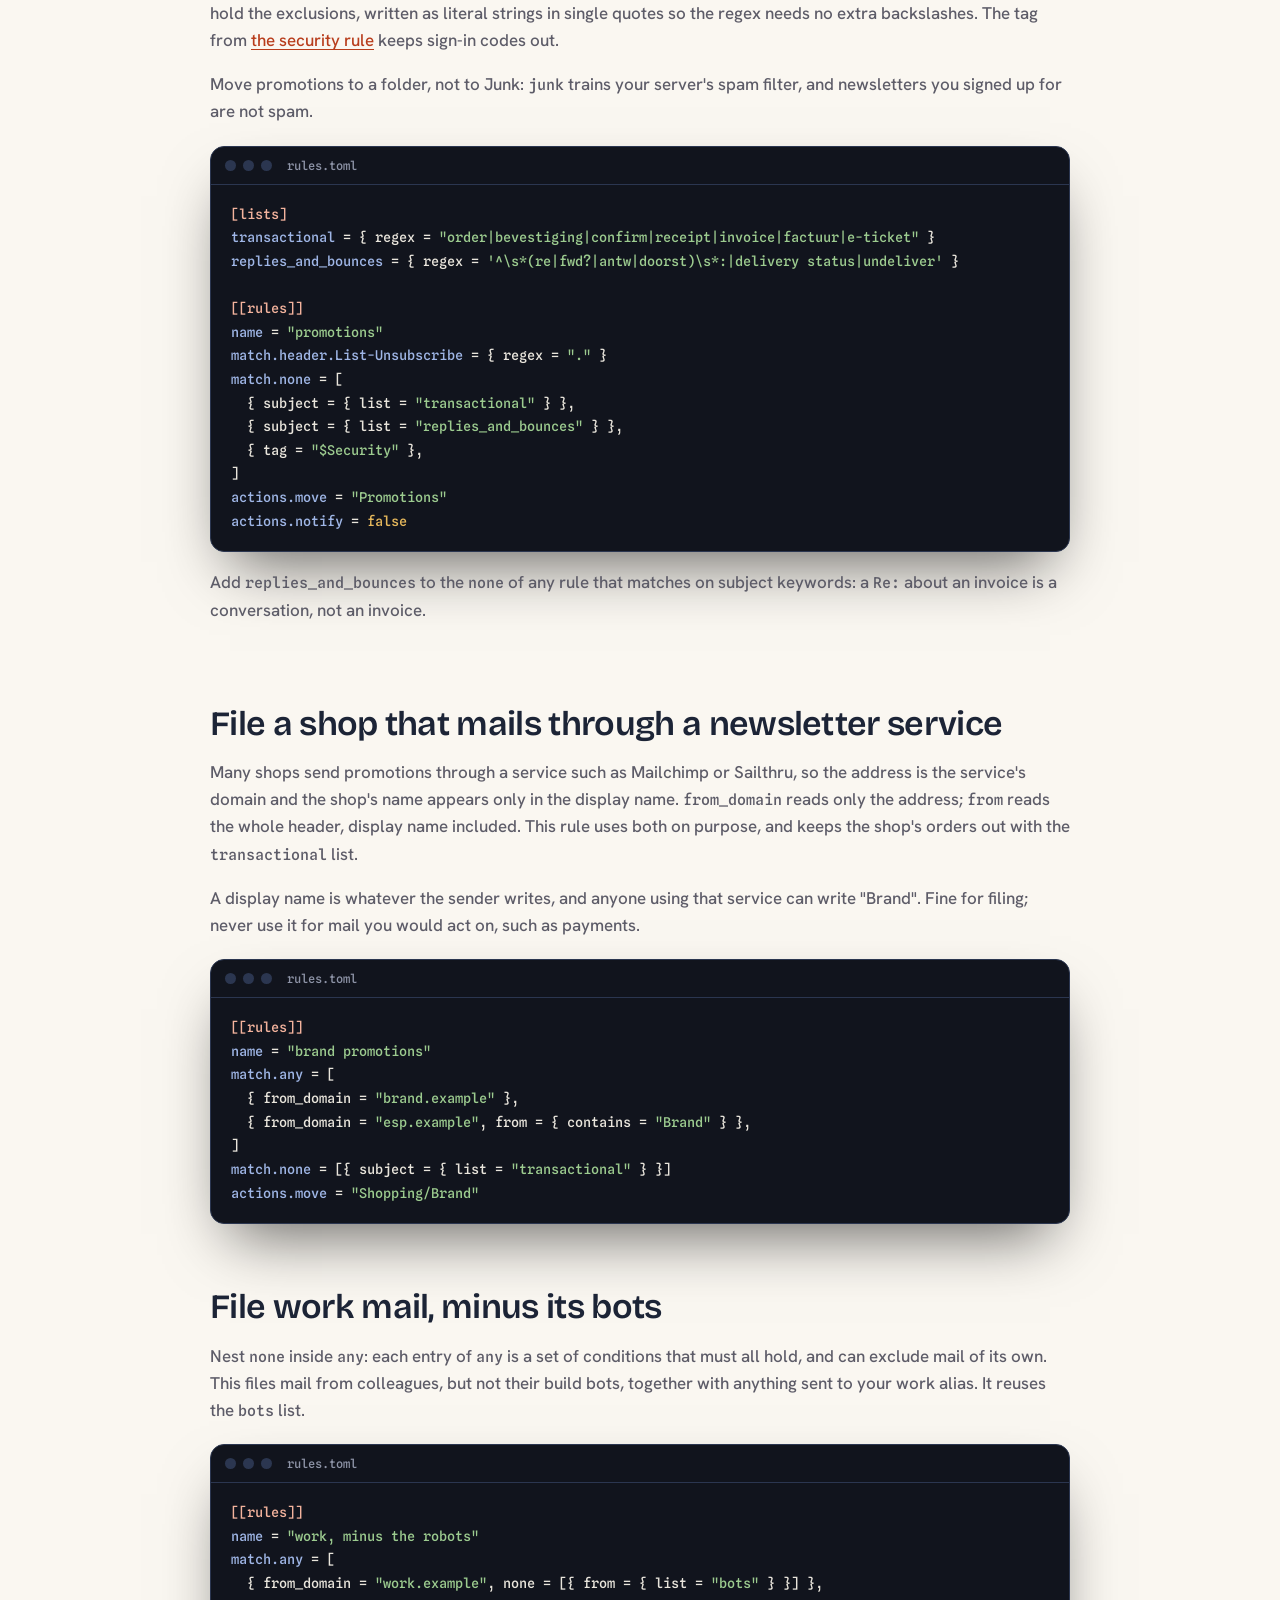
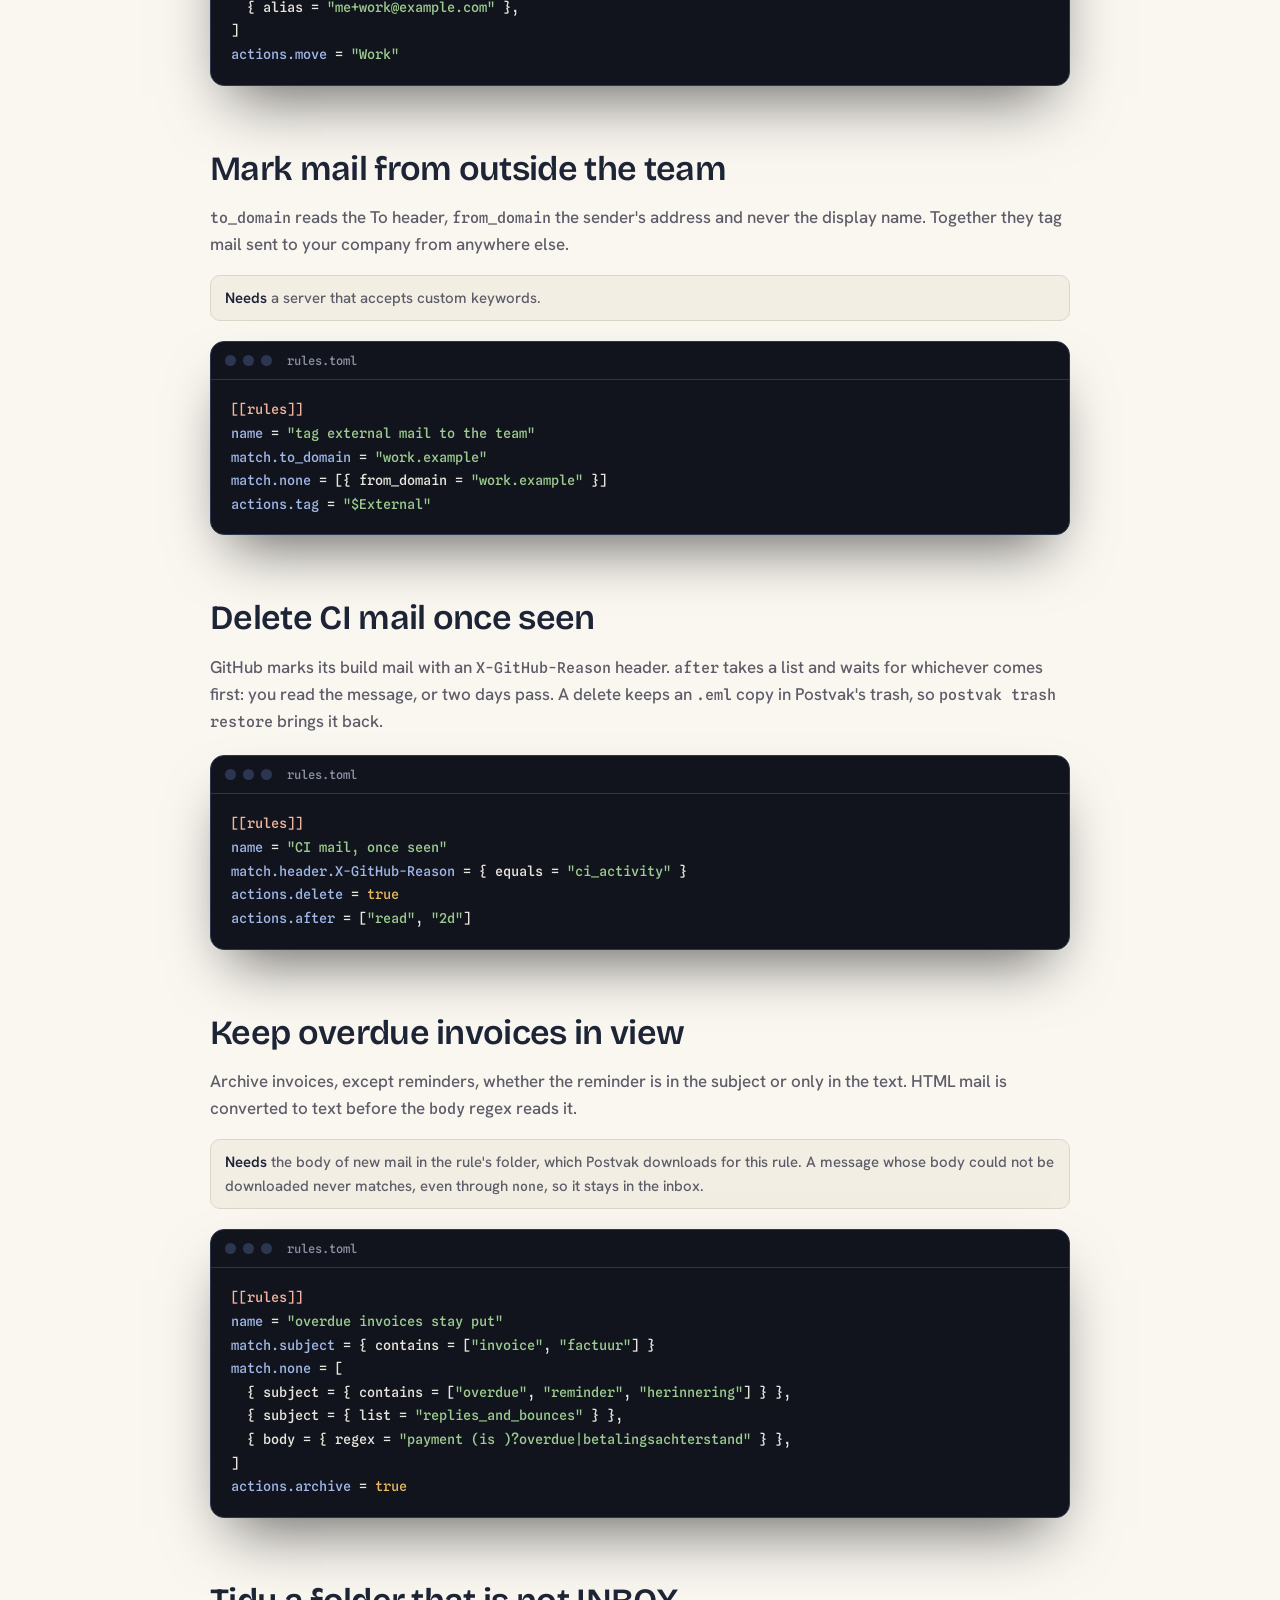
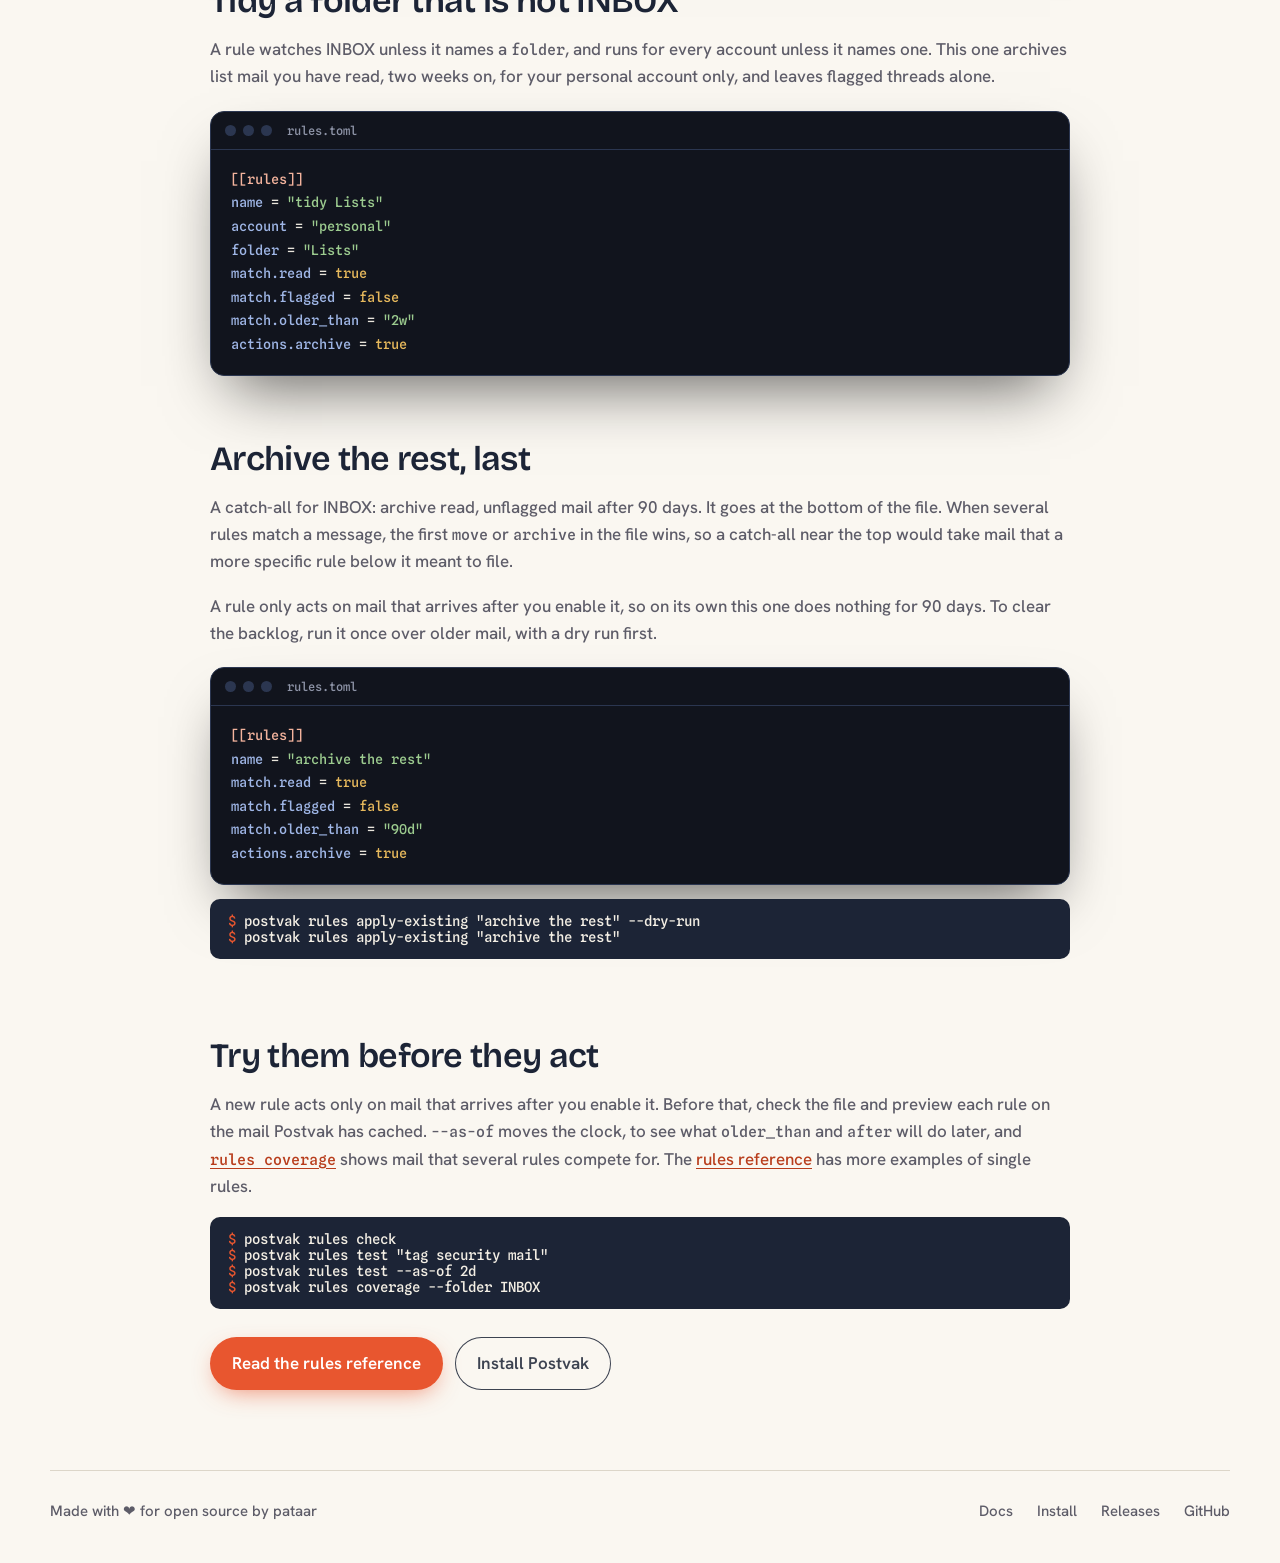
==== commit fdc87d43: "docs: add rule recipes from a real setup to the examples page New recipes: tag, hold, then route par" ====
--- a/rule-examples.html
+++ b/rule-examples.html
@@ -48,31 +48,50 @@
 <nav class="toc" aria-label="Recipes">
   <a href="#hold">Hold new mail for your phone</a>
   <a href="#verified">Move only verified finance mail</a>
-  <a href="#tag-route">Keep security alerts out of the automated pile</a>
+  <a href="#tag-route">Keep security mail out of the automated pile</a>
+  <a href="#parcels">Tag, hold, then route parcel mail</a>
+  <a href="#promos">Sweep promotions, keep the receipts</a>
+  <a href="#esp">File a shop that mails through a newsletter service</a>
   <a href="#nested">File work mail, minus its bots</a>
   <a href="#external">Mark mail from outside the team</a>
   <a href="#after">Delete CI mail once seen</a>
   <a href="#body">Keep overdue invoices in view</a>
   <a href="#folder">Tidy a folder that is not INBOX</a>
+  <a href="#last">Archive the rest, last</a>
 </nav>
 
 <p class="note"><b>Order matters.</b> Rules run in file order, top to bottom, on every sync. The recipes are written in the order they would sit in one <code>rules.toml</code>, so the <code>stop</code> in an early rule decides what the later ones see. Replace the <code>.example</code> domains and addresses, the account name and the folder names with your own.</p>
 
 <section id="hold">
   <h2>Hold new mail for your phone</h2>
-  <p>Mail apps on a phone mostly notify only for INBOX. Put this rule first and nothing below it touches a message for its first 15 minutes, so the phone sees everything before it is sorted.</p>
-  <p>It also delays rules that only tag or mark read. To delay only the moves, give each moving rule its own <code>after</code> instead, as in <a href="#after">Delete CI mail once seen</a>.</p>
-  <div class="window"><div class="window-bar"><span></span><span></span><span></span><b>rules.toml</b></div>
-<pre tabindex="0" aria-label="rules.toml: hold new mail for your phone"><code><span class="k">[[rules]]</span>
+  <p>Mail apps on a phone mostly notify only for INBOX. A rule with <code>stop</code> near the top keeps every rule below it away from a message for a while, so the phone sees it before it is sorted. There are two ways to write it.</p>
+  <p><b>Hold everything</b> for 15 minutes. Simple, but it also delays rules that only tag or mark read, and every route.</p>
+  <div class="window"><div class="window-bar"><span></span><span></span><span></span><b>rules.toml</b></div>
+<pre tabindex="0" aria-label="rules.toml: hold all new mail for the phone"><code><span class="k">[[rules]]</span>
 <span class="a">name</span> = <span class="s">"hold new mail for the phone"</span>
 <span class="a">match.younger_than</span> = <span class="s">"15min"</span>
 <span class="a">actions.stop</span> = <span class="b">true</span></code></pre></div>
+  <p><b>Hold only what matters</b>: banks, school, sign-in codes. Everything else is sorted at once, and only the mail you would pick up your phone for waits. The subjects are a list, since later recipes need the same pattern.</p>
+  <div class="window"><div class="window-bar"><span></span><span></span><span></span><b>rules.toml</b></div>
+<pre tabindex="0" aria-label="rules.toml: hold only important mail for the phone"><code><span class="k">[lists]</span>
+<span class="a">security_subjects</span> = { regex = <span class="s">"sign-?in|new device|verification code|magic link"</span> }
+
+<span class="k">[[rules]]</span>
+<span class="a">name</span> = <span class="s">"hold important mail for the phone"</span>
+<span class="a">match.any</span> = [
+  { from_domain = [<span class="s">"bank.example"</span>, <span class="s">"school.example"</span>] },
+  { subject = { list = <span class="s">"security_subjects"</span> } },
+]
+<span class="a">match.younger_than</span> = <span class="s">"15min"</span>
+<span class="a">actions.stop</span> = <span class="b">true</span></code></pre></div>
+  <p>Pick one. To delay only a move and let tagging run, give that one rule an <code>after</code>, as in <a href="#after">Delete CI mail once seen</a>.</p>
 </section>
 
 <section id="verified">
   <h2>Move only verified finance mail</h2>
   <p>Anyone can write <code>paypal.com</code> in a From line. <code>authenticated</code> holds only when your provider checked the signatures that prove a message came from that domain (DKIM and DMARC). Real bank mail is filed, and a lookalike stays in the inbox, flagged. One <code>[lists]</code> entry feeds both rules.</p>
-  <p class="needs"><b>Needs</b> the account's <a href="/docs/rules.html#authenticated-mail"><code>trusted_authserv_ids</code></a>. Without it no mail counts as authenticated, so the second rule flags all of it. The tag needs a server that accepts custom keywords.</p>
+  <p>Keep the second rule. Without it, mail that fails the check stays in the inbox unflagged, looking just like the real thing next to it.</p>
+  <p class="needs"><b>Needs</b> the account's <a href="/docs/rules.html#authenticated-mail"><code>trusted_authserv_ids</code></a>. Without it no mail counts as authenticated: the first rule never fires, and the second flags all of it. The tag needs a server that accepts custom keywords.</p>
   <div class="window"><div class="window-bar"><span></span><span></span><span></span><b>rules.toml</b></div>
 <pre tabindex="0" aria-label="rules.toml: move only verified finance mail"><code><span class="k">[lists]</span>
 <span class="a">finance</span> = [<span class="s">"bank.example"</span>, <span class="s">"paypal.com"</span>]
@@ -91,23 +110,27 @@
 <span class="a">actions.tag</span> = <span class="s">"$Suspicious"</span>
 <span class="a">actions.flagged</span> = <span class="b">true</span>
 <span class="a">actions.stop</span> = <span class="b">true</span></code></pre></div>
+  <p>Check that it works before you rely on it. <code>rules check</code> warns about an account without the setting. <code>headers</code> on a mail you received shows the server name after <code>Authentication-Results:</code>, which <code>account trust</code> adds. Then <code>rules test</code> should list a real bank mail under the first rule, not the second.</p>
+  <pre class="inline-cmd" tabindex="0" aria-label="Commands to check that authenticated works"><code><span class="p">$</span> postvak rules check
+<span class="p">$</span> postvak headers UID
+<span class="p">$</span> postvak account trust ACCOUNT mx.example.com
+<span class="p">$</span> postvak rules test "finance, verified"</code></pre>
 </section>
 
 <section id="tag-route">
-  <h2>Keep security alerts out of the automated pile</h2>
-  <p>Tag in one rule, route on the tag in the next: a rule sees what the rules above it changed in the same sync. The first rule tags and flags security alerts. The second clears mail from no-reply addresses out of the inbox, except what the first one tagged, so a sign-in alert from a no-reply address stays where you will see it.</p>
+  <h2>Keep security mail out of the automated pile</h2>
+  <p>Tag in one rule, route on the tag in the next: a rule sees what the rules above it changed in the same sync. The first rule tags security alerts and sign-in codes. The second clears mail from no-reply addresses out of the inbox, except what the first one tagged, so a sign-in code from a no-reply address stays where you will see it.</p>
+  <p>It reuses <code>security_subjects</code> from <a href="#hold">the hold</a>. If you paste a regex into a second rule, make it a list instead: copies drift apart without anyone noticing, and a list changes every rule that uses it at once.</p>
   <p>Tags are IMAP keywords, which Thunderbird and other clients show as tags. They start with <code>$</code> here, a common convention for keywords; any name without spaces works.</p>
   <p class="needs"><b>Needs</b> a server that accepts custom keywords.</p>
   <div class="window"><div class="window-bar"><span></span><span></span><span></span><b>rules.toml</b></div>
-<pre tabindex="0" aria-label="rules.toml: keep security alerts out of the automated pile"><code><span class="k">[lists]</span>
+<pre tabindex="0" aria-label="rules.toml: keep security mail out of the automated pile"><code><span class="k">[lists]</span>
 <span class="a">bots</span> = { regex = <span class="s">"no-?reply|notifications?@"</span> }
-<span class="a">security_subjects</span> = { regex = <span class="s">"sign-?in alert|new device"</span> }
-
-<span class="k">[[rules]]</span>
-<span class="a">name</span> = <span class="s">"tag security alerts"</span>
+
+<span class="k">[[rules]]</span>
+<span class="a">name</span> = <span class="s">"tag security mail"</span>
 <span class="a">match.subject</span> = { list = <span class="s">"security_subjects"</span> }
 <span class="a">actions.tag</span> = <span class="s">"$Security"</span>
-<span class="a">actions.flagged</span> = <span class="b">true</span>
 
 <span class="k">[[rules]]</span>
 <span class="a">name</span> = <span class="s">"automated mail out of the inbox"</span>
@@ -117,9 +140,77 @@
 <span class="a">actions.notify</span> = <span class="b">false</span></code></pre></div>
 </section>
 
+<section id="parcels">
+  <h2>Tag, hold, then route parcel mail</h2>
+  <p>A rule in the middle of a chain can pause it. The first rule tags parcel mail by carrier or subject. The second stops at mail that is tagged, unread and less than a day old, so a new delivery notice stays in INBOX. The third moves everything tagged once the hold lets go: when you read it, or after a day.</p>
+  <p>Keyword lists need your mail's languages. In a Dutch mailbox an English-only list (<code>delivered</code>, <code>on its way</code>) misses most of it, so this one has <code>bezorgd</code> and <code>onderweg</code> too.</p>
+  <div class="window"><div class="window-bar"><span></span><span></span><span></span><b>rules.toml</b></div>
+<pre tabindex="0" aria-label="rules.toml: tag, hold, then route parcel mail"><code><span class="k">[lists]</span>
+<span class="a">carriers</span> = [<span class="s">"postnl.nl"</span>, <span class="s">"dhlparcel.nl"</span>, <span class="s">"dpd.nl"</span>, <span class="s">"ups.com"</span>]
+<span class="a">parcel_subjects</span> = { regex = <span class="s">"delivered|on its way|bezorgd|onderweg|pakket"</span> }
+
+<span class="k">[[rules]]</span>
+<span class="a">name</span> = <span class="s">"tag parcels"</span>
+<span class="a">match.any</span> = [
+  { from_domain = { list = <span class="s">"carriers"</span> } },
+  { subject = { list = <span class="s">"parcel_subjects"</span> } },
+]
+<span class="a">actions.tag</span> = <span class="s">"$Delivery"</span>
+
+<span class="k">[[rules]]</span>
+<span class="a">name</span> = <span class="s">"hold unread parcels"</span>
+<span class="a">match.tag</span> = <span class="s">"$Delivery"</span>
+<span class="a">match.read</span> = <span class="b">false</span>
+<span class="a">match.younger_than</span> = <span class="s">"1d"</span>
+<span class="a">actions.stop</span> = <span class="b">true</span>
+
+<span class="k">[[rules]]</span>
+<span class="a">name</span> = <span class="s">"route parcels"</span>
+<span class="a">match.tag</span> = <span class="s">"$Delivery"</span>
+<span class="a">actions.move</span> = <span class="s">"Parcels"</span></code></pre></div>
+  <p>With a single route, <code>actions.after = ["read", "1d"]</code> on the third rule says the same thing more plainly than the hold, or than a hand-written <code>none = [{ read = false, younger_than = "1d" }]</code>. Either way, mail you never read moves once a day has passed. The hold rule pays off when several rules below it route the same tag, or should all wait.</p>
+</section>
+
+<section id="promos">
+  <h2>Sweep promotions, keep the receipts</h2>
+  <p>A promotions rule is usually the first one people write, and the exclusions are where it goes wrong: an order confirmation, a reply in a thread, a bounce or a sign-in code that happens to carry an unsubscribe link. Two lists hold the exclusions, written as literal strings in single quotes so the regex needs no extra backslashes. The tag from <a href="#tag-route">the security rule</a> keeps sign-in codes out.</p>
+  <p>Move promotions to a folder, not to Junk: <code>junk</code> trains your server's spam filter, and newsletters you signed up for are not spam.</p>
+  <div class="window"><div class="window-bar"><span></span><span></span><span></span><b>rules.toml</b></div>
+<pre tabindex="0" aria-label="rules.toml: sweep promotions, keep the receipts"><code><span class="k">[lists]</span>
+<span class="a">transactional</span> = { regex = <span class="s">"order|bevestiging|confirm|receipt|invoice|factuur|e-ticket"</span> }
+<span class="a">replies_and_bounces</span> = { regex = <span class="s">'^\s*(re|fwd?|antw|doorst)\s*:|delivery status|undeliver'</span> }
+
+<span class="k">[[rules]]</span>
+<span class="a">name</span> = <span class="s">"promotions"</span>
+<span class="a">match.header.List-Unsubscribe</span> = { regex = <span class="s">"."</span> }
+<span class="a">match.none</span> = [
+  { subject = { list = <span class="s">"transactional"</span> } },
+  { subject = { list = <span class="s">"replies_and_bounces"</span> } },
+  { tag = <span class="s">"$Security"</span> },
+]
+<span class="a">actions.move</span> = <span class="s">"Promotions"</span>
+<span class="a">actions.notify</span> = <span class="b">false</span></code></pre></div>
+  <p>Add <code>replies_and_bounces</code> to the <code>none</code> of any rule that matches on subject keywords: a <code>Re:</code> about an invoice is a conversation, not an invoice.</p>
+</section>
+
+<section id="esp">
+  <h2>File a shop that mails through a newsletter service</h2>
+  <p>Many shops send promotions through a service such as Mailchimp or Sailthru, so the address is the service's domain and the shop's name appears only in the display name. <code>from_domain</code> reads only the address; <code>from</code> reads the whole header, display name included. This rule uses both on purpose, and keeps the shop's orders out with the <code>transactional</code> list.</p>
+  <p>A display name is whatever the sender writes, and anyone using that service can write "Brand". Fine for filing; never use it for mail you would act on, such as payments.</p>
+  <div class="window"><div class="window-bar"><span></span><span></span><span></span><b>rules.toml</b></div>
+<pre tabindex="0" aria-label="rules.toml: file a shop that mails through a newsletter service"><code><span class="k">[[rules]]</span>
+<span class="a">name</span> = <span class="s">"brand promotions"</span>
+<span class="a">match.any</span> = [
+  { from_domain = <span class="s">"brand.example"</span> },
+  { from_domain = <span class="s">"esp.example"</span>, from = { contains = <span class="s">"Brand"</span> } },
+]
+<span class="a">match.none</span> = [{ subject = { list = <span class="s">"transactional"</span> } }]
+<span class="a">actions.move</span> = <span class="s">"Shopping/Brand"</span></code></pre></div>
+</section>
+
 <section id="nested">
   <h2>File work mail, minus its bots</h2>
-  <p>Nest <code>none</code> inside <code>any</code>: each entry of <code>any</code> is a set of conditions that must all hold, and can exclude mail of its own. This files mail from colleagues, but not their build bots, together with anything sent to your work alias. It reuses the <code>bots</code> list from the recipe above.</p>
+  <p>Nest <code>none</code> inside <code>any</code>: each entry of <code>any</code> is a set of conditions that must all hold, and can exclude mail of its own. This files mail from colleagues, but not their build bots, together with anything sent to your work alias. It reuses the <code>bots</code> list.</p>
   <div class="window"><div class="window-bar"><span></span><span></span><span></span><b>rules.toml</b></div>
 <pre tabindex="0" aria-label="rules.toml: file work mail, minus its bots"><code><span class="k">[[rules]]</span>
 <span class="a">name</span> = <span class="s">"work, minus the robots"</span>
@@ -162,8 +253,9 @@
 <span class="a">name</span> = <span class="s">"overdue invoices stay put"</span>
 <span class="a">match.subject</span> = { contains = [<span class="s">"invoice"</span>, <span class="s">"factuur"</span>] }
 <span class="a">match.none</span> = [
-  { subject = { contains = [<span class="s">"overdue"</span>, <span class="s">"reminder"</span>] } },
-  { body = { regex = <span class="s">"payment (is )?overdue"</span> } },
+  { subject = { contains = [<span class="s">"overdue"</span>, <span class="s">"reminder"</span>, <span class="s">"herinnering"</span>] } },
+  { subject = { list = <span class="s">"replies_and_bounces"</span> } },
+  { body = { regex = <span class="s">"payment (is )?overdue|betalingsachterstand"</span> } },
 ]
 <span class="a">actions.archive</span> = <span class="b">true</span></code></pre></div>
 </section>
@@ -182,11 +274,26 @@
 <span class="a">actions.archive</span> = <span class="b">true</span></code></pre></div>
 </section>
 
+<section id="last">
+  <h2>Archive the rest, last</h2>
+  <p>A catch-all for INBOX: archive read, unflagged mail after 90 days. It goes at the bottom of the file. When several rules match a message, the first <code>move</code> or <code>archive</code> in the file wins, so a catch-all near the top would take mail that a more specific rule below it meant to file.</p>
+  <p>A rule only acts on mail that arrives after you enable it, so on its own this one does nothing for 90 days. To clear the backlog, run it once over older mail, with a dry run first.</p>
+  <div class="window"><div class="window-bar"><span></span><span></span><span></span><b>rules.toml</b></div>
+<pre tabindex="0" aria-label="rules.toml: archive the rest, last"><code><span class="k">[[rules]]</span>
+<span class="a">name</span> = <span class="s">"archive the rest"</span>
+<span class="a">match.read</span> = <span class="b">true</span>
+<span class="a">match.flagged</span> = <span class="b">false</span>
+<span class="a">match.older_than</span> = <span class="s">"90d"</span>
+<span class="a">actions.archive</span> = <span class="b">true</span></code></pre></div>
+  <pre class="inline-cmd" tabindex="0" aria-label="Commands to apply the rule to older mail"><code><span class="p">$</span> postvak rules apply-existing "archive the rest" --dry-run
+<span class="p">$</span> postvak rules apply-existing "archive the rest"</code></pre>
+</section>
+
 <section id="test">
   <h2>Try them before they act</h2>
   <p>A new rule acts only on mail that arrives after you enable it. Before that, check the file and preview each rule on the mail Postvak has cached. <code>--as-of</code> moves the clock, to see what <code>older_than</code> and <code>after</code> will do later, and <a href="/docs/rules.html#coverage"><code>rules coverage</code></a> shows mail that several rules compete for. The <a href="/docs/rules.html#examples">rules reference</a> has more examples of single rules.</p>
   <pre class="inline-cmd" tabindex="0" aria-label="Commands to check and preview rules"><code><span class="p">$</span> postvak rules check
-<span class="p">$</span> postvak rules test "tag security alerts"
+<span class="p">$</span> postvak rules test "tag security mail"
 <span class="p">$</span> postvak rules test --as-of 2d
 <span class="p">$</span> postvak rules coverage --folder INBOX</code></pre>
   <div class="cta">
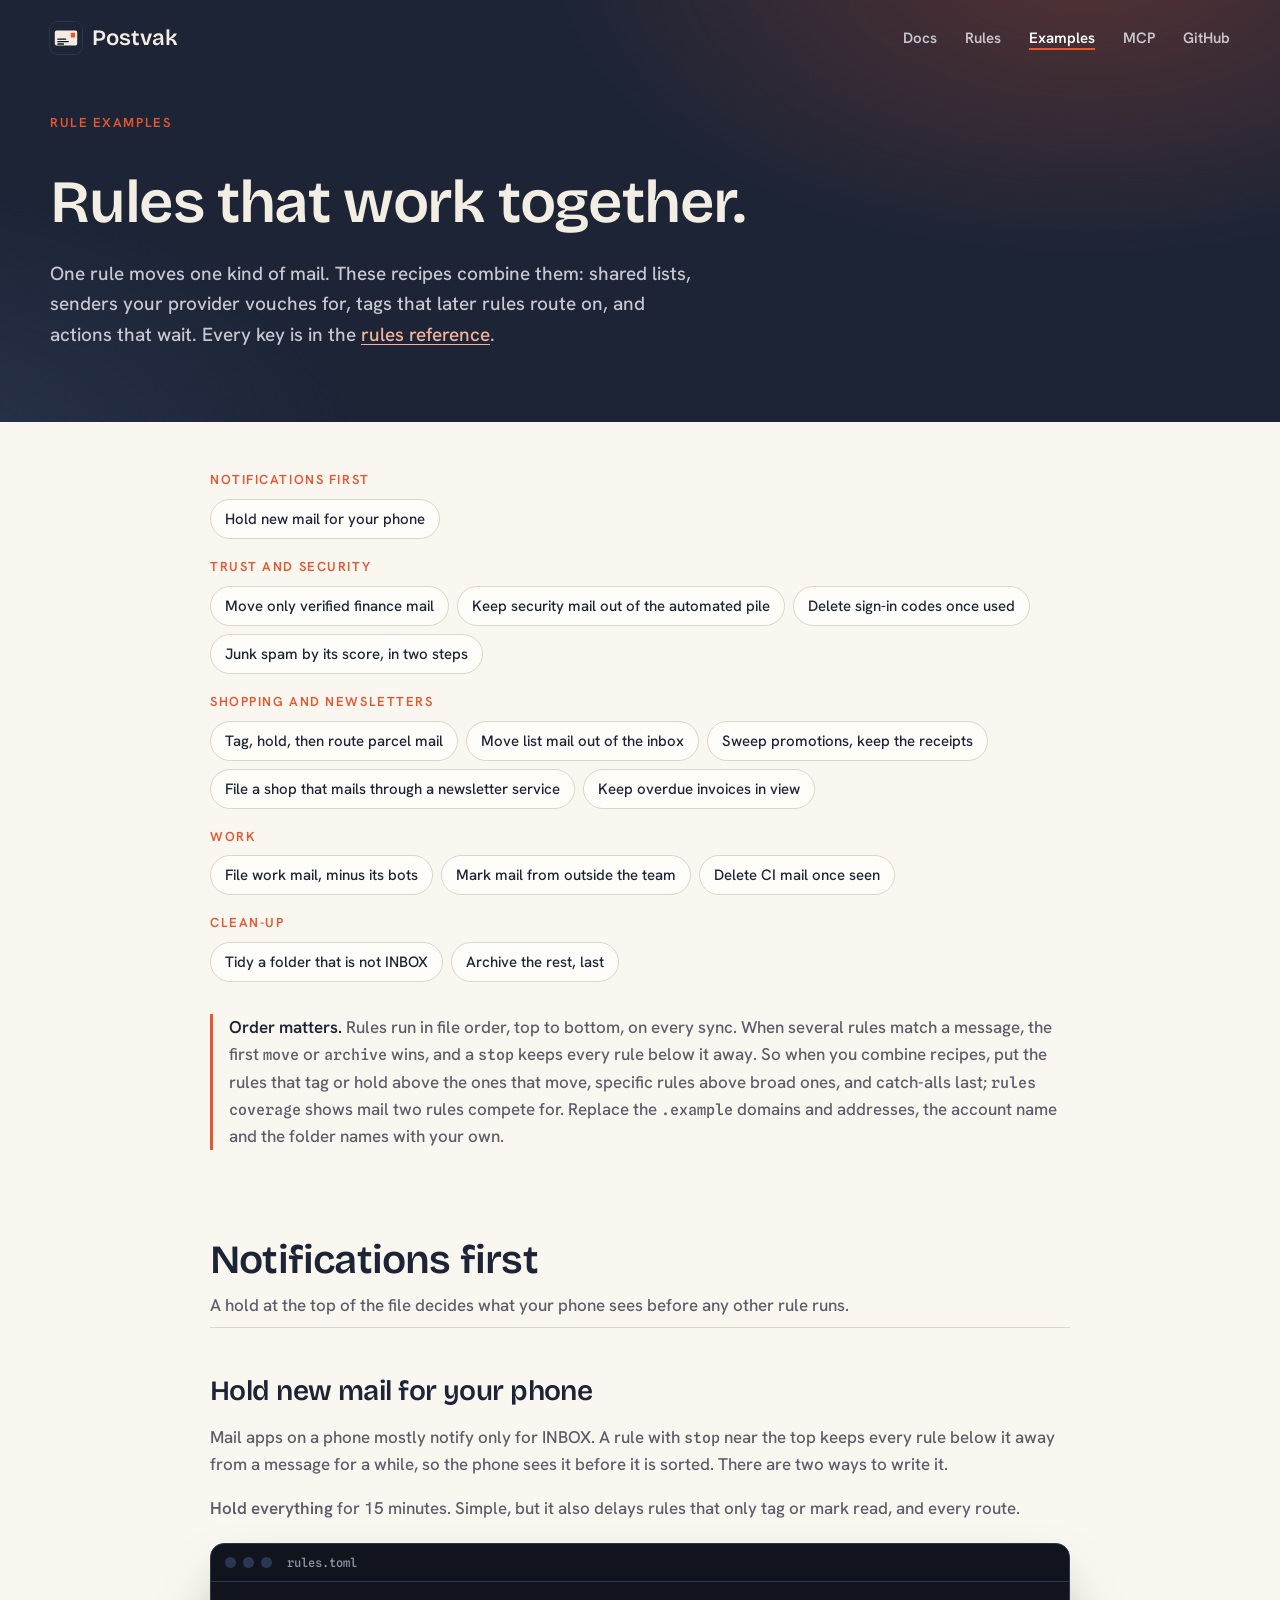
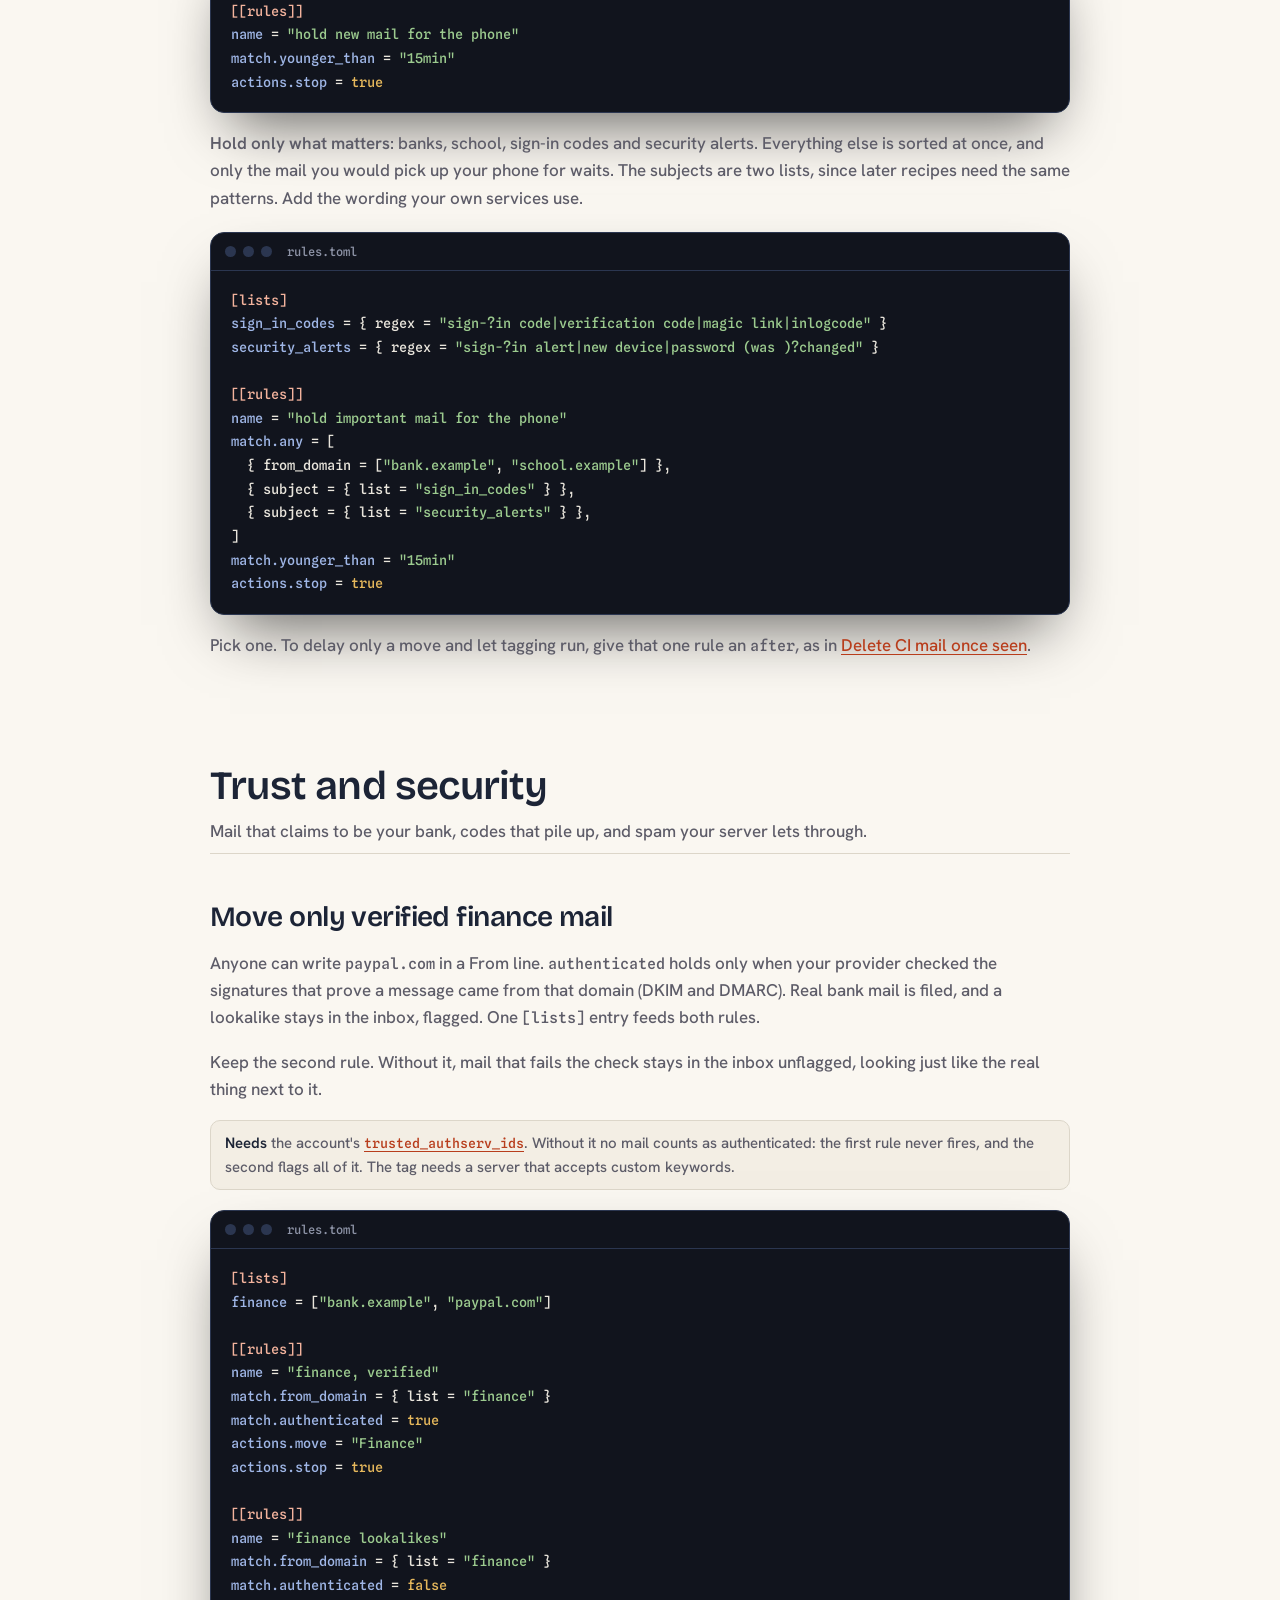
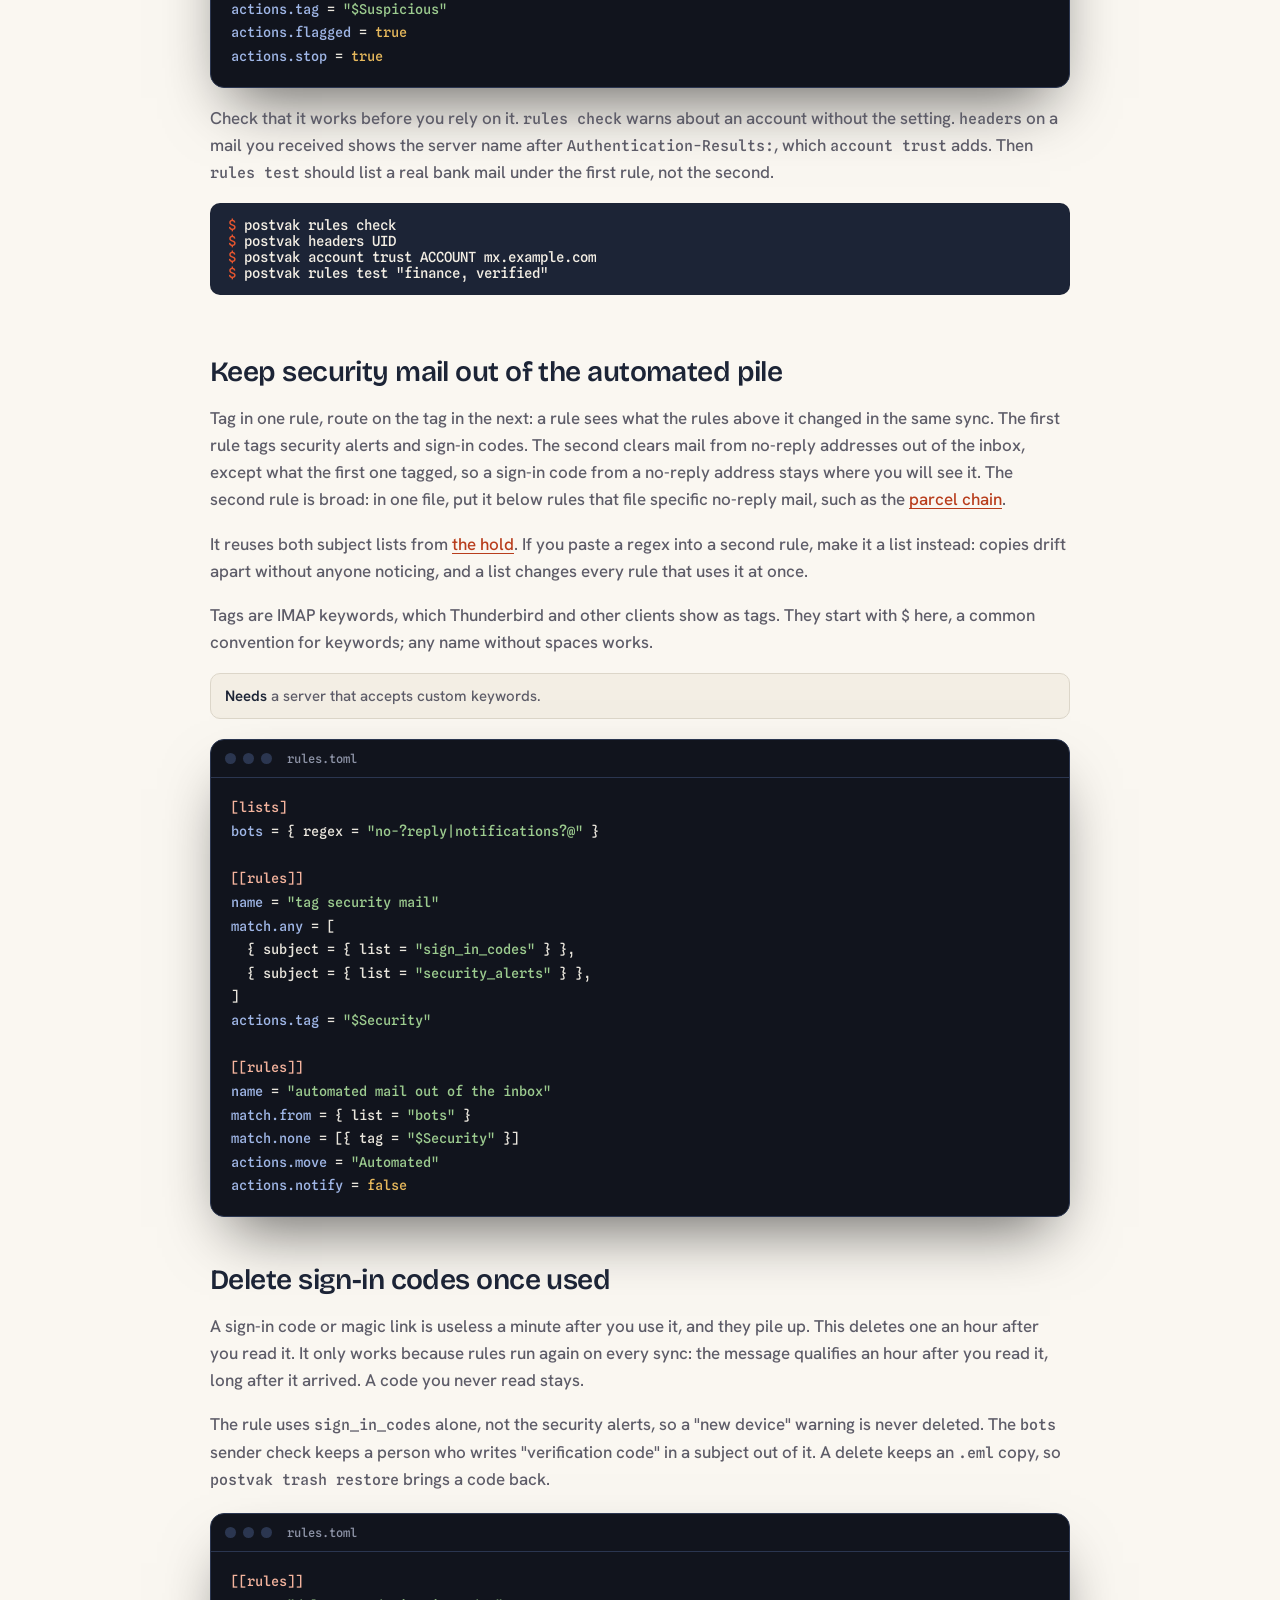
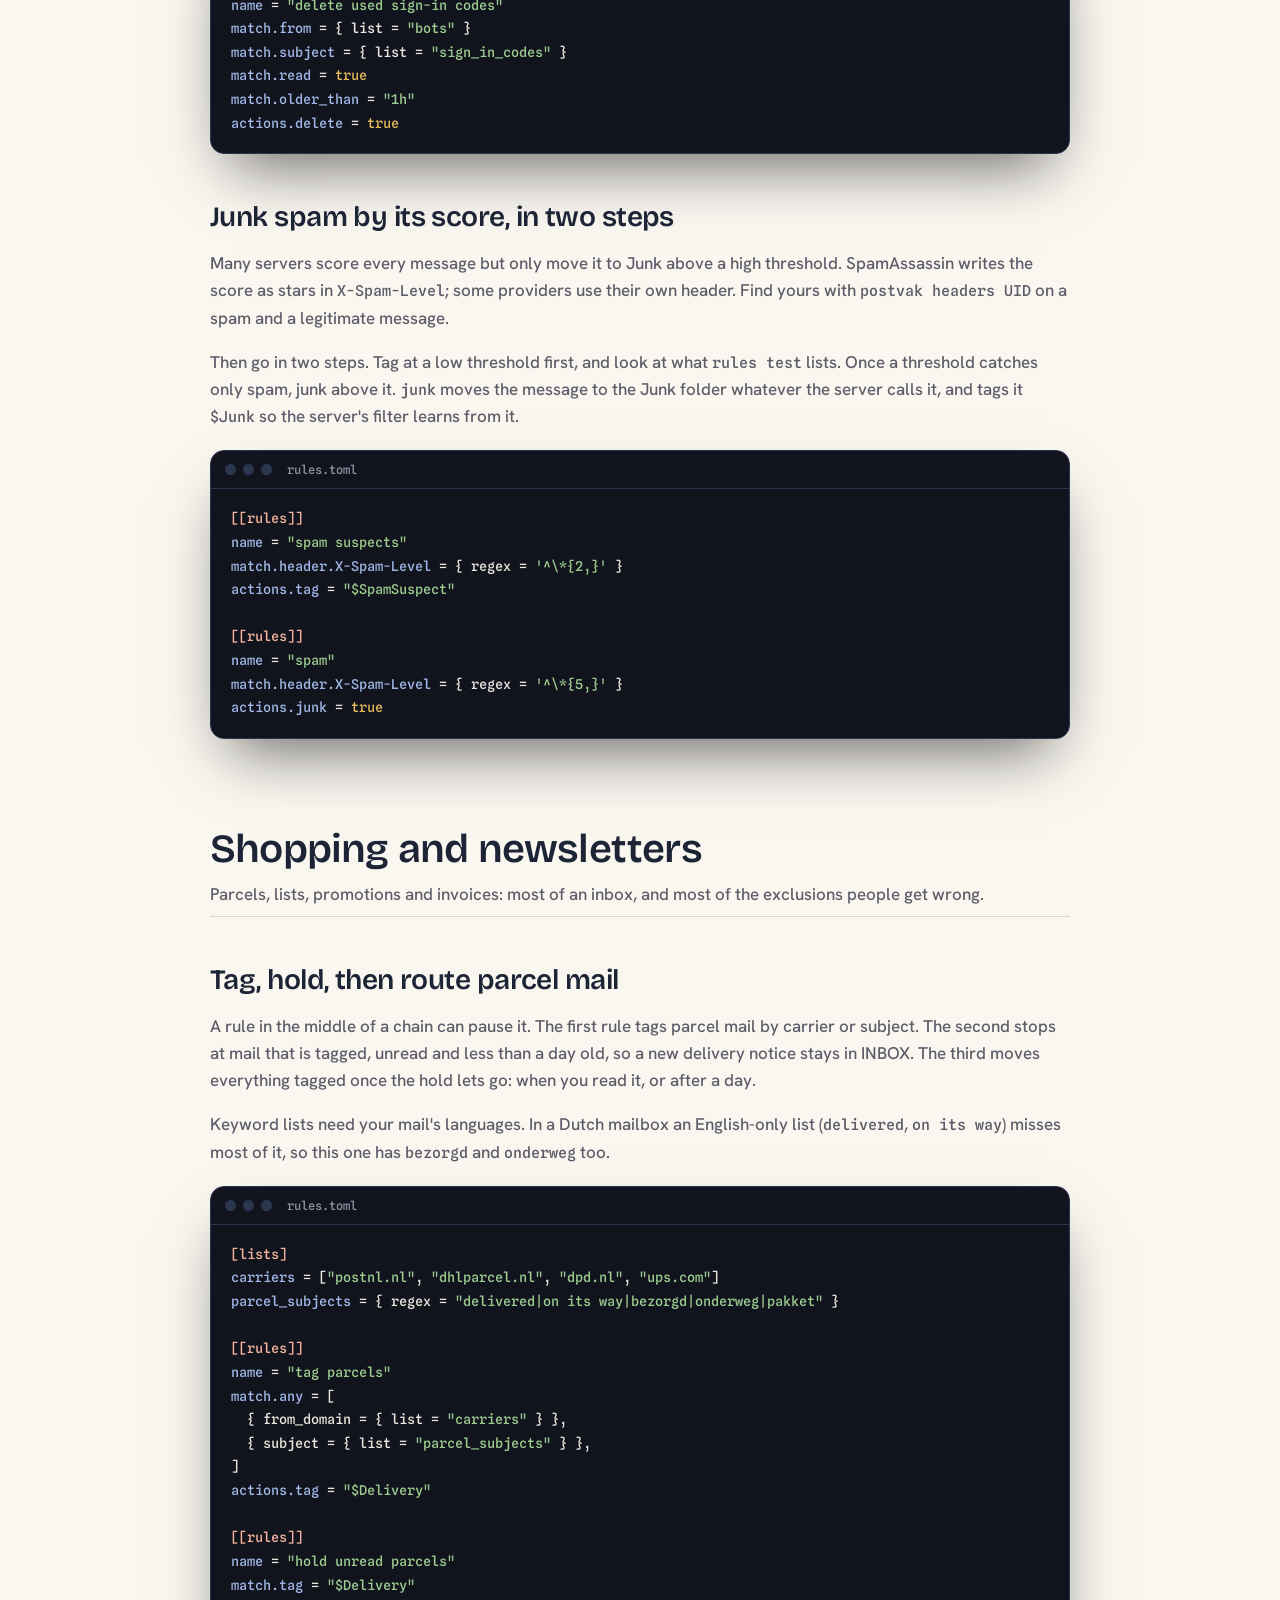
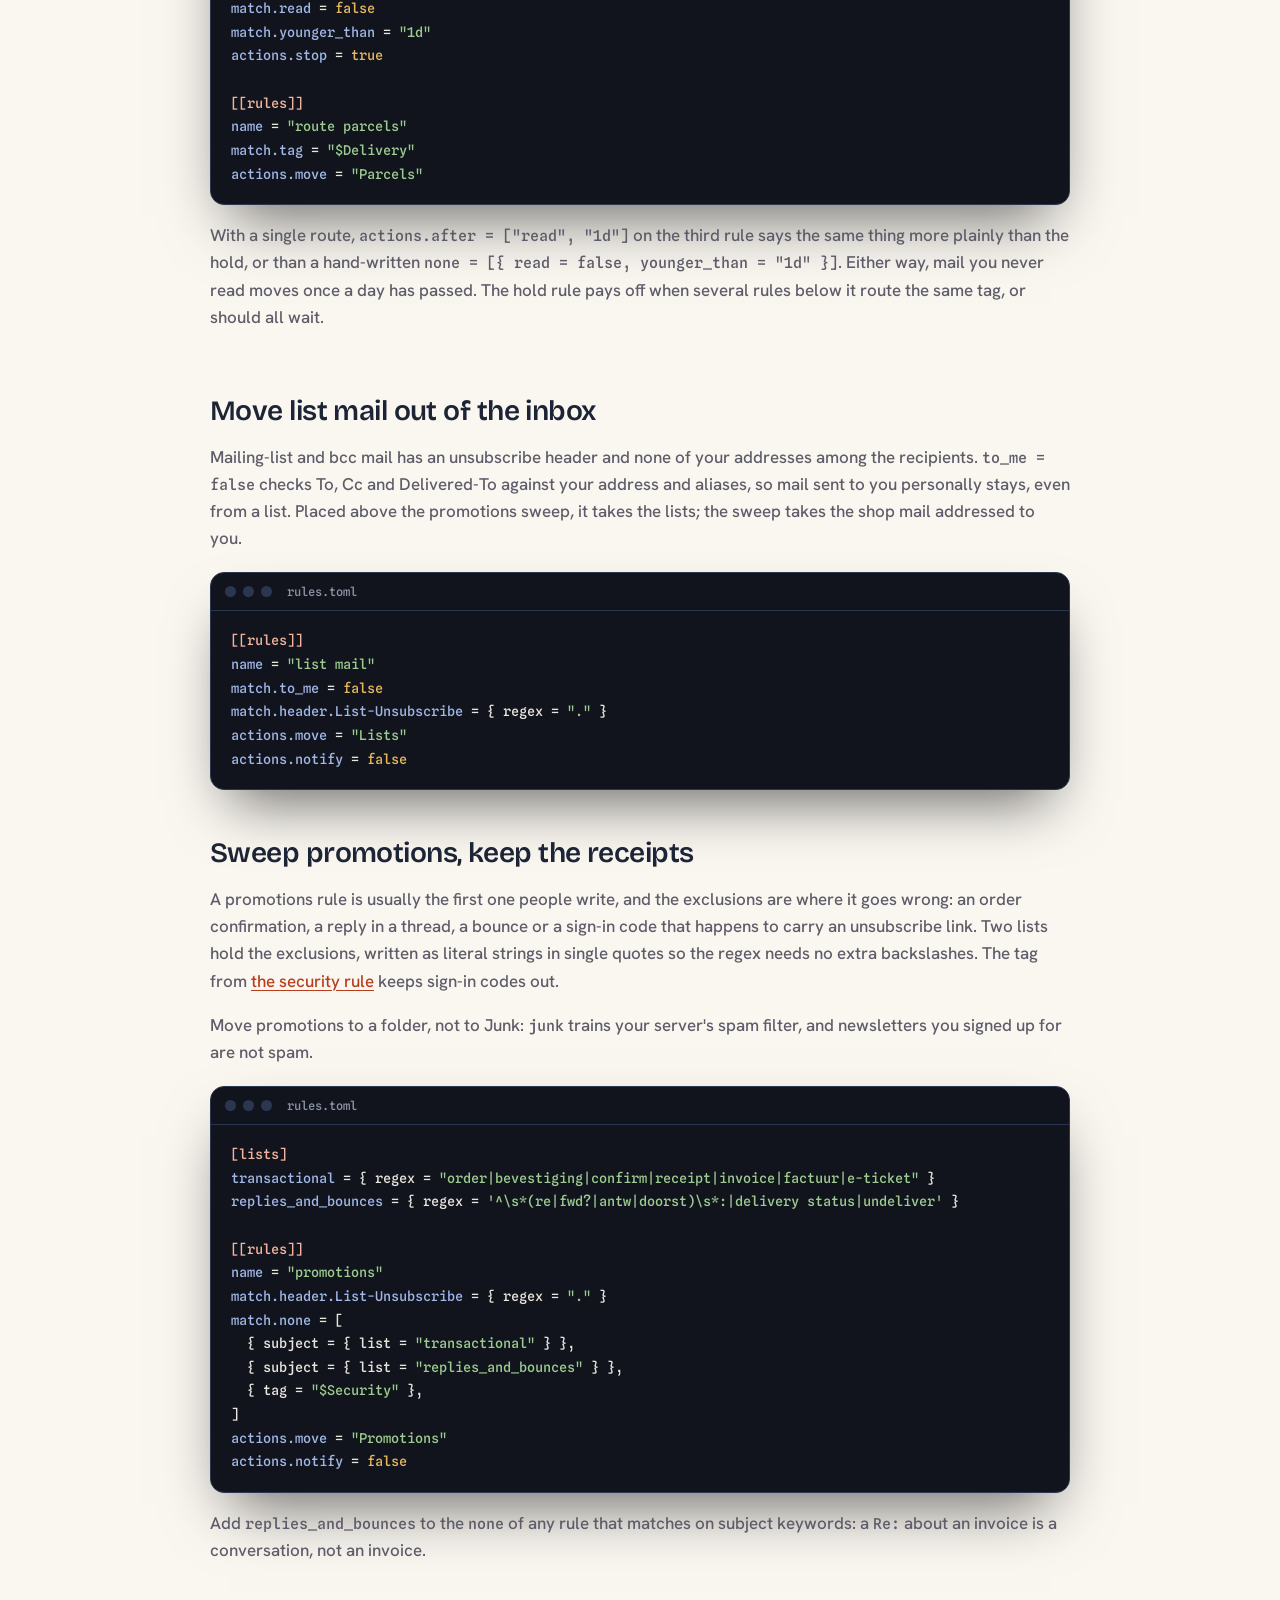
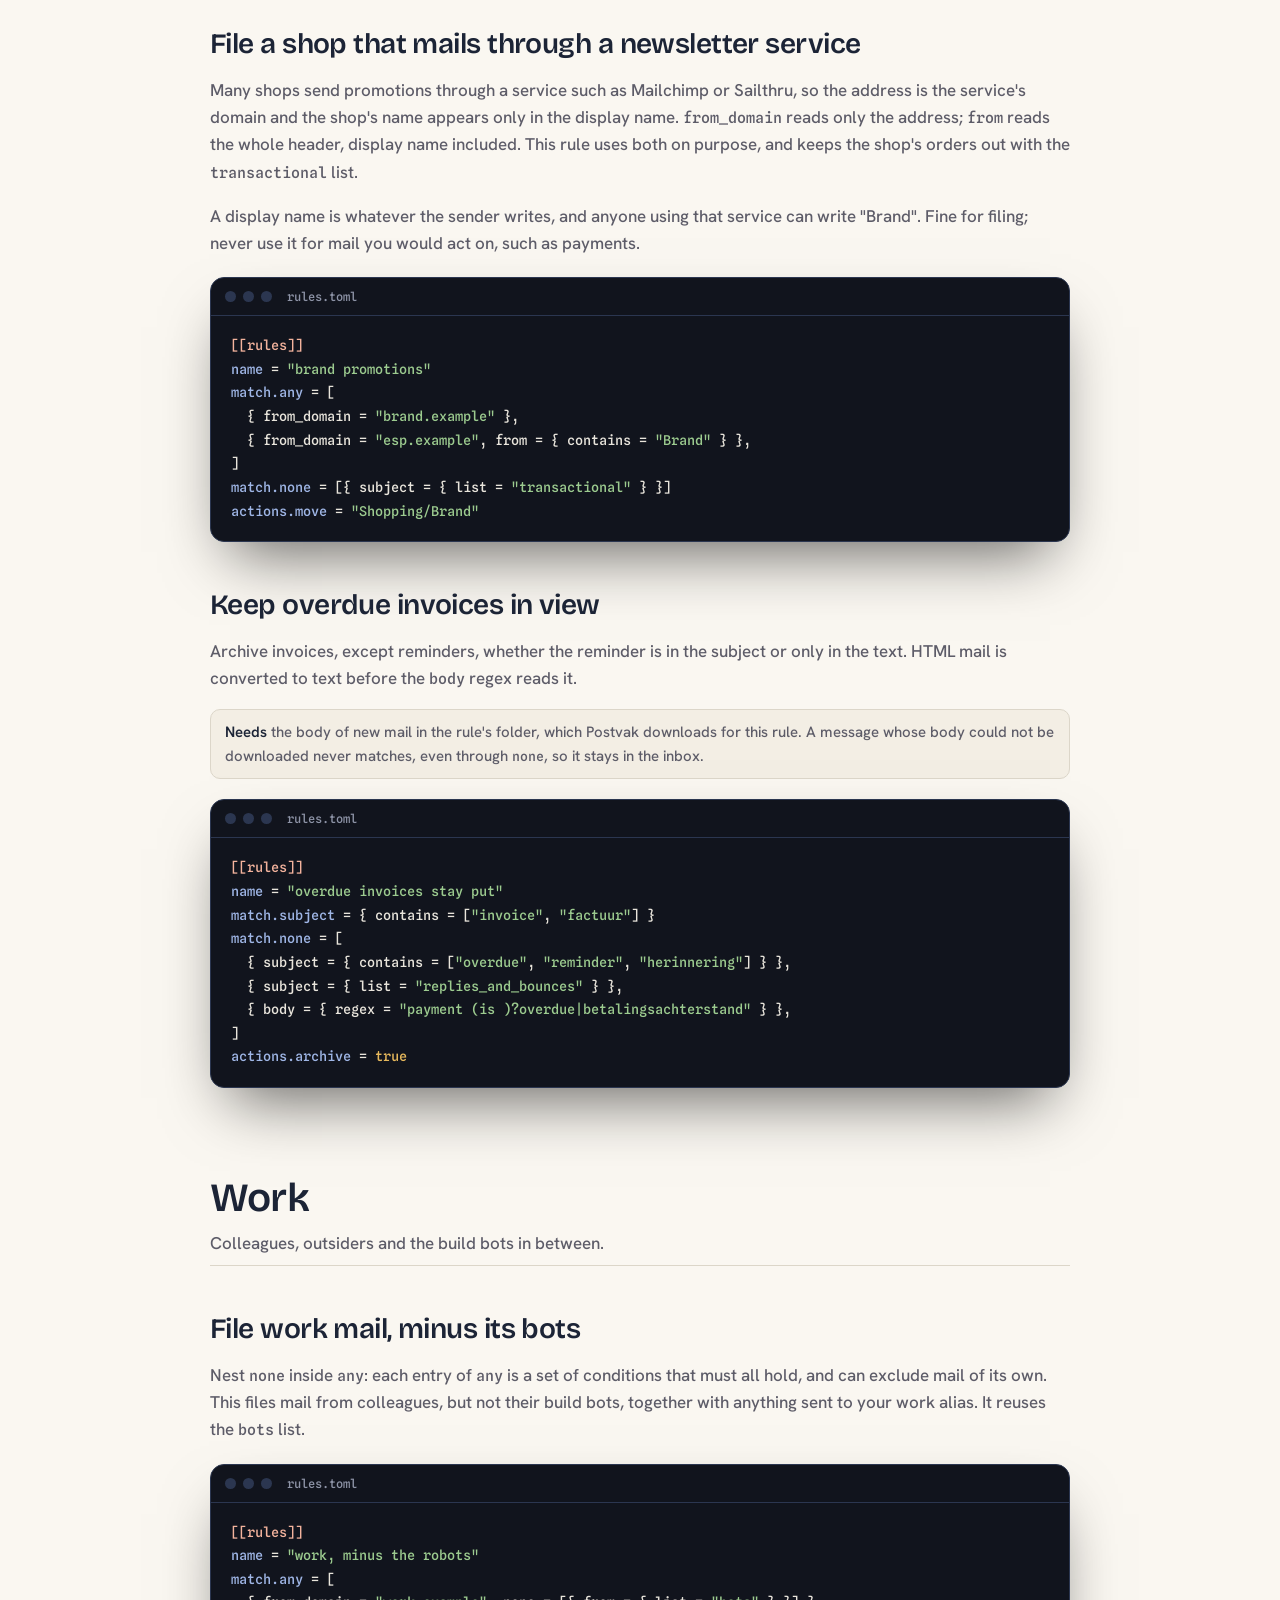
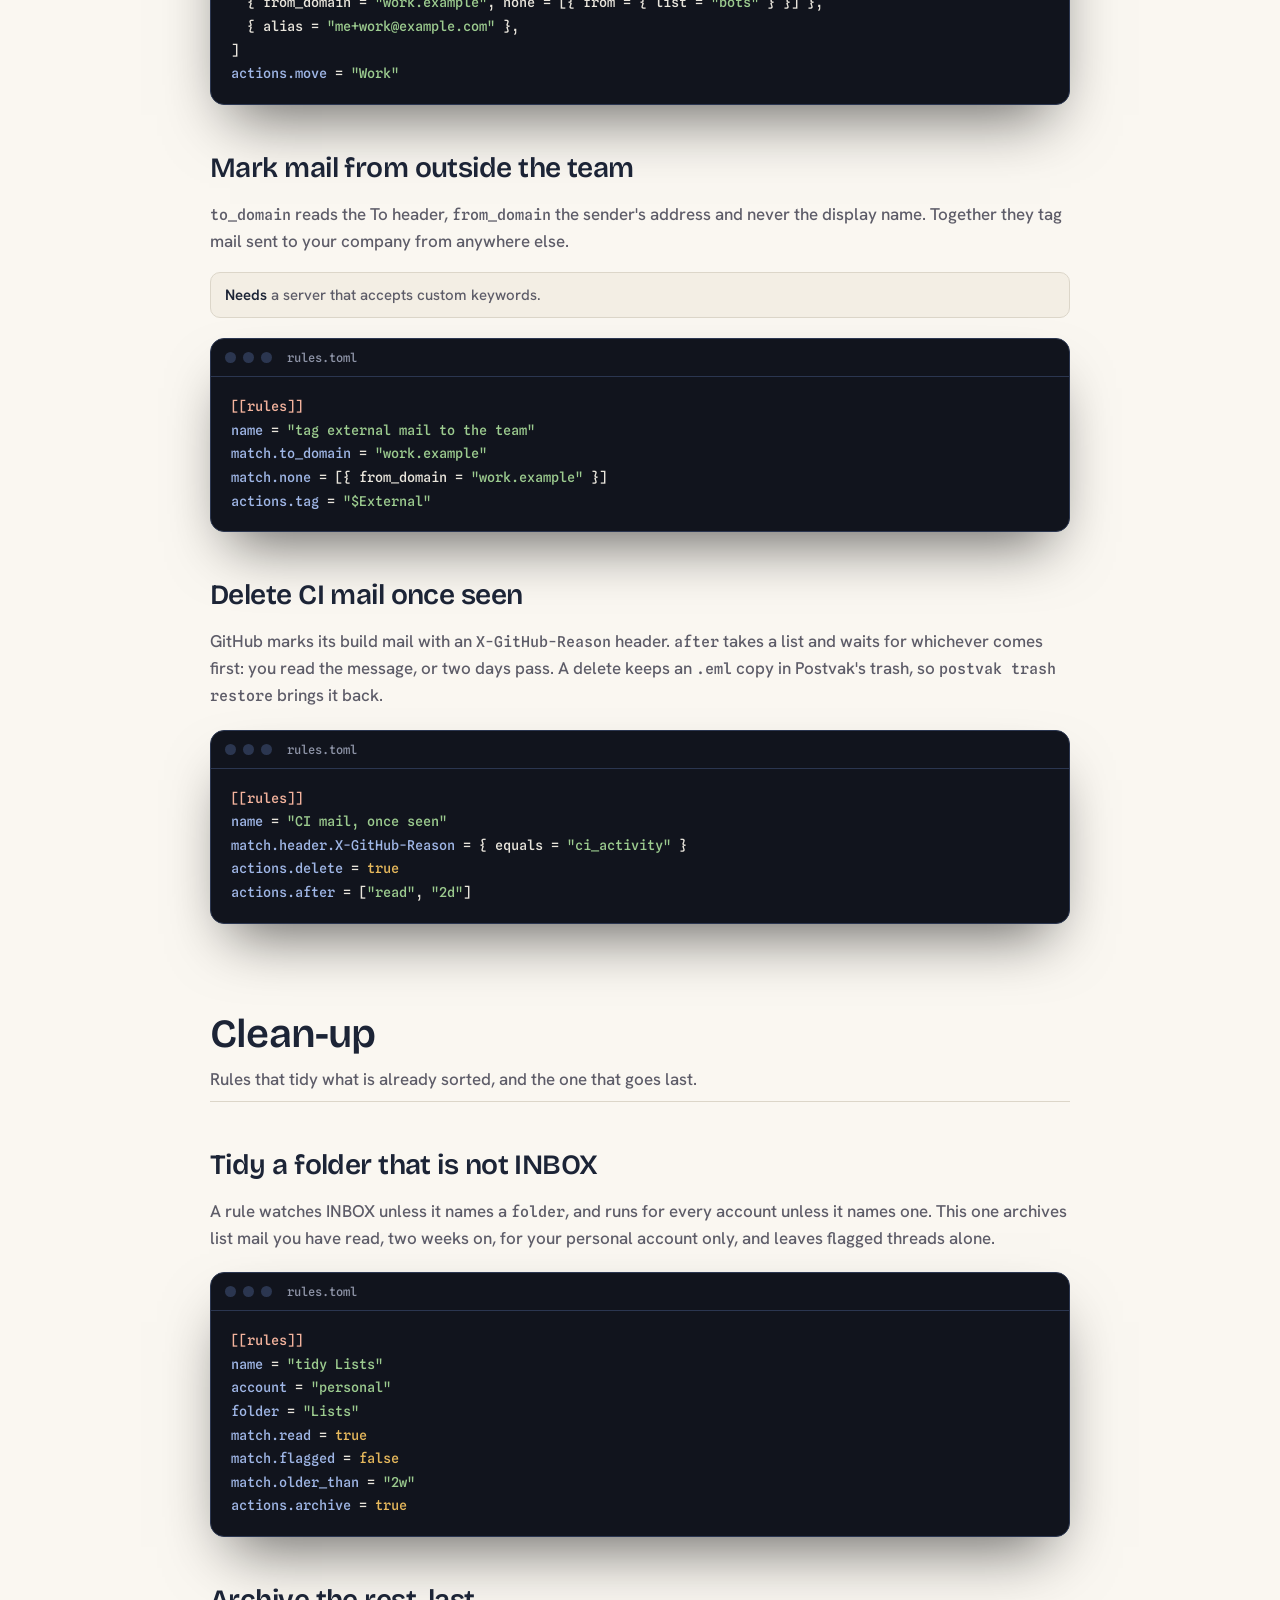
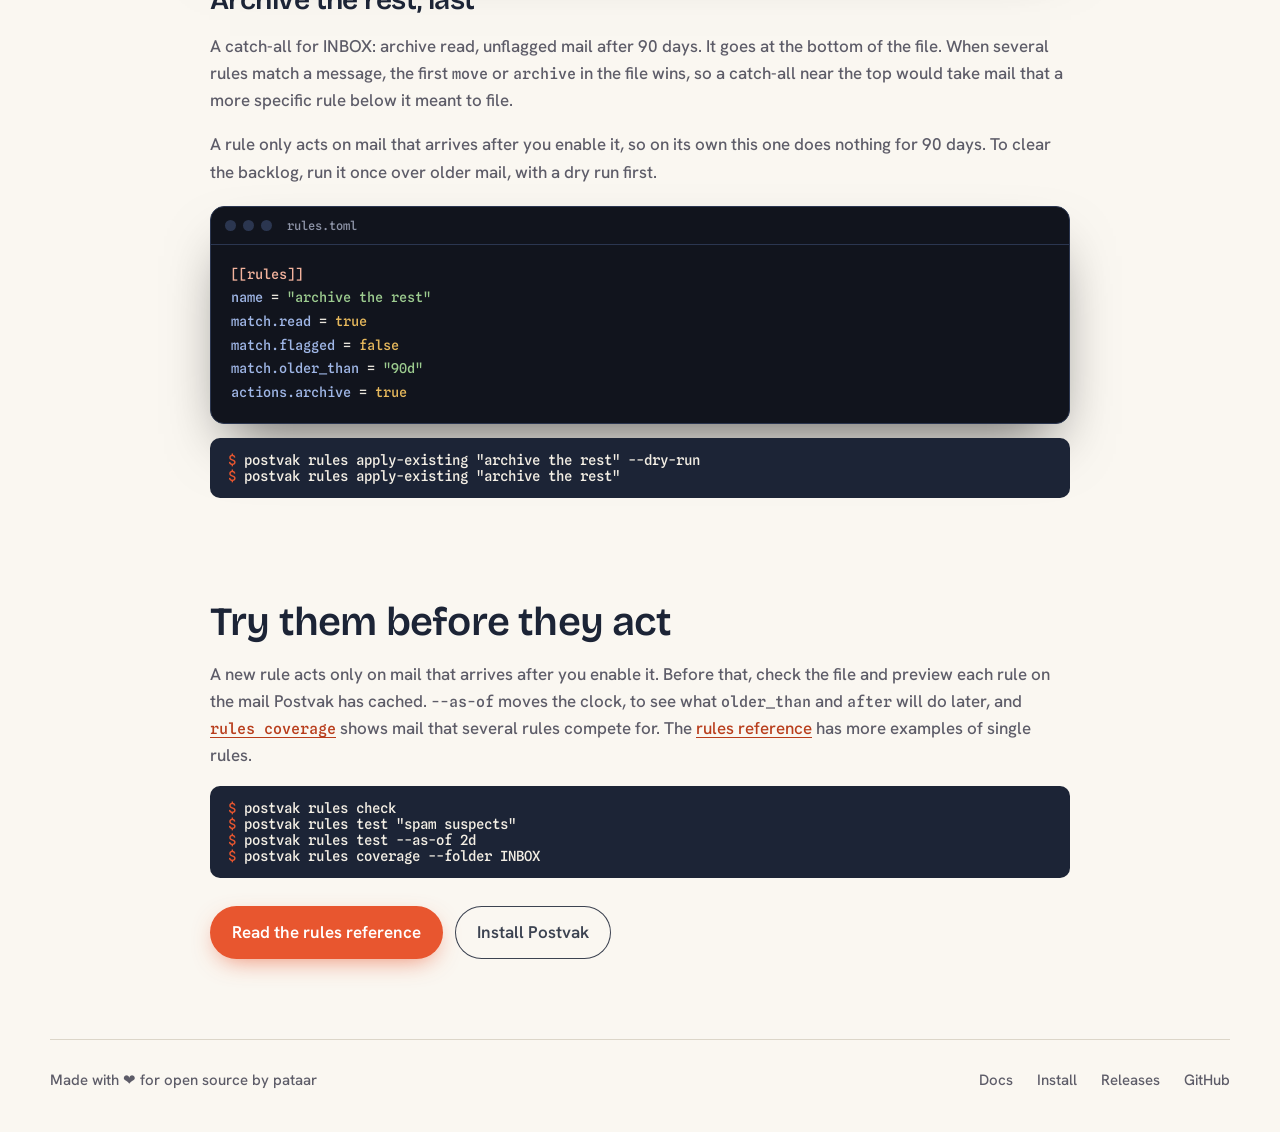
==== commit 115b9a97: "docs: group the rule examples and add Postvak-only recipes Adds deleting used sign-in codes, moving " ====
--- a/rule-examples.html
+++ b/rule-examples.html
@@ -46,24 +46,46 @@
 <main class="recipes wrap">
 
 <nav class="toc" aria-label="Recipes">
-  <a href="#hold">Hold new mail for your phone</a>
-  <a href="#verified">Move only verified finance mail</a>
-  <a href="#tag-route">Keep security mail out of the automated pile</a>
-  <a href="#parcels">Tag, hold, then route parcel mail</a>
-  <a href="#promos">Sweep promotions, keep the receipts</a>
-  <a href="#esp">File a shop that mails through a newsletter service</a>
-  <a href="#nested">File work mail, minus its bots</a>
-  <a href="#external">Mark mail from outside the team</a>
-  <a href="#after">Delete CI mail once seen</a>
-  <a href="#body">Keep overdue invoices in view</a>
-  <a href="#folder">Tidy a folder that is not INBOX</a>
-  <a href="#last">Archive the rest, last</a>
+  <div class="toc-group">
+    <a class="toc-title" href="#timing">Notifications first</a>
+    <a href="#hold">Hold new mail for your phone</a>
+  </div>
+  <div class="toc-group">
+    <a class="toc-title" href="#security">Trust and security</a>
+    <a href="#verified">Move only verified finance mail</a>
+    <a href="#tag-route">Keep security mail out of the automated pile</a>
+    <a href="#codes">Delete sign-in codes once used</a>
+    <a href="#spam">Junk spam by its score, in two steps</a>
+  </div>
+  <div class="toc-group">
+    <a class="toc-title" href="#shopping">Shopping and newsletters</a>
+    <a href="#parcels">Tag, hold, then route parcel mail</a>
+    <a href="#lists">Move list mail out of the inbox</a>
+    <a href="#promos">Sweep promotions, keep the receipts</a>
+    <a href="#esp">File a shop that mails through a newsletter service</a>
+    <a href="#body">Keep overdue invoices in view</a>
+  </div>
+  <div class="toc-group">
+    <a class="toc-title" href="#work">Work</a>
+    <a href="#nested">File work mail, minus its bots</a>
+    <a href="#external">Mark mail from outside the team</a>
+    <a href="#after">Delete CI mail once seen</a>
+  </div>
+  <div class="toc-group">
+    <a class="toc-title" href="#cleanup">Clean-up</a>
+    <a href="#folder">Tidy a folder that is not INBOX</a>
+    <a href="#last">Archive the rest, last</a>
+  </div>
 </nav>
 
-<p class="note"><b>Order matters.</b> Rules run in file order, top to bottom, on every sync. The recipes are written in the order they would sit in one <code>rules.toml</code>, so the <code>stop</code> in an early rule decides what the later ones see. Replace the <code>.example</code> domains and addresses, the account name and the folder names with your own.</p>
-
-<section id="hold">
-  <h2>Hold new mail for your phone</h2>
+<p class="note"><b>Order matters.</b> Rules run in file order, top to bottom, on every sync. When several rules match a message, the first <code>move</code> or <code>archive</code> wins, and a <code>stop</code> keeps every rule below it away. So when you combine recipes, put the rules that tag or hold above the ones that move, specific rules above broad ones, and catch-alls last; <code>rules coverage</code> shows mail two rules compete for. Replace the <code>.example</code> domains and addresses, the account name and the folder names with your own.</p>
+
+<section class="group" id="timing" aria-labelledby="timing-title">
+  <h2 id="timing-title">Notifications first</h2>
+  <p class="group-lede">A hold at the top of the file decides what your phone sees before any other rule runs.</p>
+
+<article id="hold">
+  <h3>Hold new mail for your phone</h3>
   <p>Mail apps on a phone mostly notify only for INBOX. A rule with <code>stop</code> near the top keeps every rule below it away from a message for a while, so the phone sees it before it is sorted. There are two ways to write it.</p>
   <p><b>Hold everything</b> for 15 minutes. Simple, but it also delays rules that only tag or mark read, and every route.</p>
   <div class="window"><div class="window-bar"><span></span><span></span><span></span><b>rules.toml</b></div>
@@ -71,24 +93,31 @@
 <span class="a">name</span> = <span class="s">"hold new mail for the phone"</span>
 <span class="a">match.younger_than</span> = <span class="s">"15min"</span>
 <span class="a">actions.stop</span> = <span class="b">true</span></code></pre></div>
-  <p><b>Hold only what matters</b>: banks, school, sign-in codes. Everything else is sorted at once, and only the mail you would pick up your phone for waits. The subjects are a list, since later recipes need the same pattern.</p>
+  <p><b>Hold only what matters</b>: banks, school, sign-in codes and security alerts. Everything else is sorted at once, and only the mail you would pick up your phone for waits. The subjects are two lists, since later recipes need the same patterns. Add the wording your own services use.</p>
   <div class="window"><div class="window-bar"><span></span><span></span><span></span><b>rules.toml</b></div>
 <pre tabindex="0" aria-label="rules.toml: hold only important mail for the phone"><code><span class="k">[lists]</span>
-<span class="a">security_subjects</span> = { regex = <span class="s">"sign-?in|new device|verification code|magic link"</span> }
+<span class="a">sign_in_codes</span> = { regex = <span class="s">"sign-?in code|verification code|magic link|inlogcode"</span> }
+<span class="a">security_alerts</span> = { regex = <span class="s">"sign-?in alert|new device|password (was )?changed"</span> }
 
 <span class="k">[[rules]]</span>
 <span class="a">name</span> = <span class="s">"hold important mail for the phone"</span>
 <span class="a">match.any</span> = [
   { from_domain = [<span class="s">"bank.example"</span>, <span class="s">"school.example"</span>] },
-  { subject = { list = <span class="s">"security_subjects"</span> } },
+  { subject = { list = <span class="s">"sign_in_codes"</span> } },
+  { subject = { list = <span class="s">"security_alerts"</span> } },
 ]
 <span class="a">match.younger_than</span> = <span class="s">"15min"</span>
 <span class="a">actions.stop</span> = <span class="b">true</span></code></pre></div>
   <p>Pick one. To delay only a move and let tagging run, give that one rule an <code>after</code>, as in <a href="#after">Delete CI mail once seen</a>.</p>
-</section>
-
-<section id="verified">
-  <h2>Move only verified finance mail</h2>
+</article>
+</section>
+
+<section class="group" id="security" aria-labelledby="security-title">
+  <h2 id="security-title">Trust and security</h2>
+  <p class="group-lede">Mail that claims to be your bank, codes that pile up, and spam your server lets through.</p>
+
+<article id="verified">
+  <h3>Move only verified finance mail</h3>
   <p>Anyone can write <code>paypal.com</code> in a From line. <code>authenticated</code> holds only when your provider checked the signatures that prove a message came from that domain (DKIM and DMARC). Real bank mail is filed, and a lookalike stays in the inbox, flagged. One <code>[lists]</code> entry feeds both rules.</p>
   <p>Keep the second rule. Without it, mail that fails the check stays in the inbox unflagged, looking just like the real thing next to it.</p>
   <p class="needs"><b>Needs</b> the account's <a href="/docs/rules.html#authenticated-mail"><code>trusted_authserv_ids</code></a>. Without it no mail counts as authenticated: the first rule never fires, and the second flags all of it. The tag needs a server that accepts custom keywords.</p>
@@ -115,12 +144,12 @@
 <span class="p">$</span> postvak headers UID
 <span class="p">$</span> postvak account trust ACCOUNT mx.example.com
 <span class="p">$</span> postvak rules test "finance, verified"</code></pre>
-</section>
-
-<section id="tag-route">
-  <h2>Keep security mail out of the automated pile</h2>
-  <p>Tag in one rule, route on the tag in the next: a rule sees what the rules above it changed in the same sync. The first rule tags security alerts and sign-in codes. The second clears mail from no-reply addresses out of the inbox, except what the first one tagged, so a sign-in code from a no-reply address stays where you will see it.</p>
-  <p>It reuses <code>security_subjects</code> from <a href="#hold">the hold</a>. If you paste a regex into a second rule, make it a list instead: copies drift apart without anyone noticing, and a list changes every rule that uses it at once.</p>
+</article>
+
+<article id="tag-route">
+  <h3>Keep security mail out of the automated pile</h3>
+  <p>Tag in one rule, route on the tag in the next: a rule sees what the rules above it changed in the same sync. The first rule tags security alerts and sign-in codes. The second clears mail from no-reply addresses out of the inbox, except what the first one tagged, so a sign-in code from a no-reply address stays where you will see it. The second rule is broad: in one file, put it below rules that file specific no-reply mail, such as the <a href="#parcels">parcel chain</a>.</p>
+  <p>It reuses both subject lists from <a href="#hold">the hold</a>. If you paste a regex into a second rule, make it a list instead: copies drift apart without anyone noticing, and a list changes every rule that uses it at once.</p>
   <p>Tags are IMAP keywords, which Thunderbird and other clients show as tags. They start with <code>$</code> here, a common convention for keywords; any name without spaces works.</p>
   <p class="needs"><b>Needs</b> a server that accepts custom keywords.</p>
   <div class="window"><div class="window-bar"><span></span><span></span><span></span><b>rules.toml</b></div>
@@ -129,7 +158,10 @@
 
 <span class="k">[[rules]]</span>
 <span class="a">name</span> = <span class="s">"tag security mail"</span>
-<span class="a">match.subject</span> = { list = <span class="s">"security_subjects"</span> }
+<span class="a">match.any</span> = [
+  { subject = { list = <span class="s">"sign_in_codes"</span> } },
+  { subject = { list = <span class="s">"security_alerts"</span> } },
+]
 <span class="a">actions.tag</span> = <span class="s">"$Security"</span>
 
 <span class="k">[[rules]]</span>
@@ -138,10 +170,45 @@
 <span class="a">match.none</span> = [{ tag = <span class="s">"$Security"</span> }]
 <span class="a">actions.move</span> = <span class="s">"Automated"</span>
 <span class="a">actions.notify</span> = <span class="b">false</span></code></pre></div>
-</section>
-
-<section id="parcels">
-  <h2>Tag, hold, then route parcel mail</h2>
+</article>
+
+<article id="codes">
+  <h3>Delete sign-in codes once used</h3>
+  <p>A sign-in code or magic link is useless a minute after you use it, and they pile up. This deletes one an hour after you read it. It only works because rules run again on every sync: the message qualifies an hour after you read it, long after it arrived. A code you never read stays.</p>
+  <p>The rule uses <code>sign_in_codes</code> alone, not the security alerts, so a "new device" warning is never deleted. The <code>bots</code> sender check keeps a person who writes "verification code" in a subject out of it. A delete keeps an <code>.eml</code> copy, so <code>postvak trash restore</code> brings a code back.</p>
+  <div class="window"><div class="window-bar"><span></span><span></span><span></span><b>rules.toml</b></div>
+<pre tabindex="0" aria-label="rules.toml: delete sign-in codes once used"><code><span class="k">[[rules]]</span>
+<span class="a">name</span> = <span class="s">"delete used sign-in codes"</span>
+<span class="a">match.from</span> = { list = <span class="s">"bots"</span> }
+<span class="a">match.subject</span> = { list = <span class="s">"sign_in_codes"</span> }
+<span class="a">match.read</span> = <span class="b">true</span>
+<span class="a">match.older_than</span> = <span class="s">"1h"</span>
+<span class="a">actions.delete</span> = <span class="b">true</span></code></pre></div>
+</article>
+
+<article id="spam">
+  <h3>Junk spam by its score, in two steps</h3>
+  <p>Many servers score every message but only move it to Junk above a high threshold. SpamAssassin writes the score as stars in <code>X-Spam-Level</code>; some providers use their own header. Find yours with <code>postvak headers UID</code> on a spam and a legitimate message.</p>
+  <p>Then go in two steps. Tag at a low threshold first, and look at what <code>rules test</code> lists. Once a threshold catches only spam, junk above it. <code>junk</code> moves the message to the Junk folder whatever the server calls it, and tags it <code>$Junk</code> so the server's filter learns from it.</p>
+  <div class="window"><div class="window-bar"><span></span><span></span><span></span><b>rules.toml</b></div>
+<pre tabindex="0" aria-label="rules.toml: junk spam by its score, in two steps"><code><span class="k">[[rules]]</span>
+<span class="a">name</span> = <span class="s">"spam suspects"</span>
+<span class="a">match.header.X-Spam-Level</span> = { regex = <span class="s">'^\*{2,}'</span> }
+<span class="a">actions.tag</span> = <span class="s">"$SpamSuspect"</span>
+
+<span class="k">[[rules]]</span>
+<span class="a">name</span> = <span class="s">"spam"</span>
+<span class="a">match.header.X-Spam-Level</span> = { regex = <span class="s">'^\*{5,}'</span> }
+<span class="a">actions.junk</span> = <span class="b">true</span></code></pre></div>
+</article>
+</section>
+
+<section class="group" id="shopping" aria-labelledby="shopping-title">
+  <h2 id="shopping-title">Shopping and newsletters</h2>
+  <p class="group-lede">Parcels, lists, promotions and invoices: most of an inbox, and most of the exclusions people get wrong.</p>
+
+<article id="parcels">
+  <h3>Tag, hold, then route parcel mail</h3>
   <p>A rule in the middle of a chain can pause it. The first rule tags parcel mail by carrier or subject. The second stops at mail that is tagged, unread and less than a day old, so a new delivery notice stays in INBOX. The third moves everything tagged once the hold lets go: when you read it, or after a day.</p>
   <p>Keyword lists need your mail's languages. In a Dutch mailbox an English-only list (<code>delivered</code>, <code>on its way</code>) misses most of it, so this one has <code>bezorgd</code> and <code>onderweg</code> too.</p>
   <div class="window"><div class="window-bar"><span></span><span></span><span></span><b>rules.toml</b></div>
@@ -169,10 +236,22 @@
 <span class="a">match.tag</span> = <span class="s">"$Delivery"</span>
 <span class="a">actions.move</span> = <span class="s">"Parcels"</span></code></pre></div>
   <p>With a single route, <code>actions.after = ["read", "1d"]</code> on the third rule says the same thing more plainly than the hold, or than a hand-written <code>none = [{ read = false, younger_than = "1d" }]</code>. Either way, mail you never read moves once a day has passed. The hold rule pays off when several rules below it route the same tag, or should all wait.</p>
-</section>
-
-<section id="promos">
-  <h2>Sweep promotions, keep the receipts</h2>
+</article>
+
+<article id="lists">
+  <h3>Move list mail out of the inbox</h3>
+  <p>Mailing-list and bcc mail has an unsubscribe header and none of your addresses among the recipients. <code>to_me = false</code> checks To, Cc and Delivered-To against your address and aliases, so mail sent to you personally stays, even from a list. Placed above the promotions sweep, it takes the lists; the sweep takes the shop mail addressed to you.</p>
+  <div class="window"><div class="window-bar"><span></span><span></span><span></span><b>rules.toml</b></div>
+<pre tabindex="0" aria-label="rules.toml: move list mail out of the inbox"><code><span class="k">[[rules]]</span>
+<span class="a">name</span> = <span class="s">"list mail"</span>
+<span class="a">match.to_me</span> = <span class="b">false</span>
+<span class="a">match.header.List-Unsubscribe</span> = { regex = <span class="s">"."</span> }
+<span class="a">actions.move</span> = <span class="s">"Lists"</span>
+<span class="a">actions.notify</span> = <span class="b">false</span></code></pre></div>
+</article>
+
+<article id="promos">
+  <h3>Sweep promotions, keep the receipts</h3>
   <p>A promotions rule is usually the first one people write, and the exclusions are where it goes wrong: an order confirmation, a reply in a thread, a bounce or a sign-in code that happens to carry an unsubscribe link. Two lists hold the exclusions, written as literal strings in single quotes so the regex needs no extra backslashes. The tag from <a href="#tag-route">the security rule</a> keeps sign-in codes out.</p>
   <p>Move promotions to a folder, not to Junk: <code>junk</code> trains your server's spam filter, and newsletters you signed up for are not spam.</p>
   <div class="window"><div class="window-bar"><span></span><span></span><span></span><b>rules.toml</b></div>
@@ -191,10 +270,10 @@
 <span class="a">actions.move</span> = <span class="s">"Promotions"</span>
 <span class="a">actions.notify</span> = <span class="b">false</span></code></pre></div>
   <p>Add <code>replies_and_bounces</code> to the <code>none</code> of any rule that matches on subject keywords: a <code>Re:</code> about an invoice is a conversation, not an invoice.</p>
-</section>
-
-<section id="esp">
-  <h2>File a shop that mails through a newsletter service</h2>
+</article>
+
+<article id="esp">
+  <h3>File a shop that mails through a newsletter service</h3>
   <p>Many shops send promotions through a service such as Mailchimp or Sailthru, so the address is the service's domain and the shop's name appears only in the display name. <code>from_domain</code> reads only the address; <code>from</code> reads the whole header, display name included. This rule uses both on purpose, and keeps the shop's orders out with the <code>transactional</code> list.</p>
   <p>A display name is whatever the sender writes, and anyone using that service can write "Brand". Fine for filing; never use it for mail you would act on, such as payments.</p>
   <div class="window"><div class="window-bar"><span></span><span></span><span></span><b>rules.toml</b></div>
@@ -206,46 +285,10 @@
 ]
 <span class="a">match.none</span> = [{ subject = { list = <span class="s">"transactional"</span> } }]
 <span class="a">actions.move</span> = <span class="s">"Shopping/Brand"</span></code></pre></div>
-</section>
-
-<section id="nested">
-  <h2>File work mail, minus its bots</h2>
-  <p>Nest <code>none</code> inside <code>any</code>: each entry of <code>any</code> is a set of conditions that must all hold, and can exclude mail of its own. This files mail from colleagues, but not their build bots, together with anything sent to your work alias. It reuses the <code>bots</code> list.</p>
-  <div class="window"><div class="window-bar"><span></span><span></span><span></span><b>rules.toml</b></div>
-<pre tabindex="0" aria-label="rules.toml: file work mail, minus its bots"><code><span class="k">[[rules]]</span>
-<span class="a">name</span> = <span class="s">"work, minus the robots"</span>
-<span class="a">match.any</span> = [
-  { from_domain = <span class="s">"work.example"</span>, none = [{ from = { list = <span class="s">"bots"</span> } }] },
-  { alias = <span class="s">"me+work@example.com"</span> },
-]
-<span class="a">actions.move</span> = <span class="s">"Work"</span></code></pre></div>
-</section>
-
-<section id="external">
-  <h2>Mark mail from outside the team</h2>
-  <p><code>to_domain</code> reads the To header, <code>from_domain</code> the sender's address and never the display name. Together they tag mail sent to your company from anywhere else.</p>
-  <p class="needs"><b>Needs</b> a server that accepts custom keywords.</p>
-  <div class="window"><div class="window-bar"><span></span><span></span><span></span><b>rules.toml</b></div>
-<pre tabindex="0" aria-label="rules.toml: mark mail from outside the team"><code><span class="k">[[rules]]</span>
-<span class="a">name</span> = <span class="s">"tag external mail to the team"</span>
-<span class="a">match.to_domain</span> = <span class="s">"work.example"</span>
-<span class="a">match.none</span> = [{ from_domain = <span class="s">"work.example"</span> }]
-<span class="a">actions.tag</span> = <span class="s">"$External"</span></code></pre></div>
-</section>
-
-<section id="after">
-  <h2>Delete CI mail once seen</h2>
-  <p>GitHub marks its build mail with an <code>X-GitHub-Reason</code> header. <code>after</code> takes a list and waits for whichever comes first: you read the message, or two days pass. A delete keeps an <code>.eml</code> copy in Postvak's trash, so <code>postvak trash restore</code> brings it back.</p>
-  <div class="window"><div class="window-bar"><span></span><span></span><span></span><b>rules.toml</b></div>
-<pre tabindex="0" aria-label="rules.toml: delete CI mail once seen"><code><span class="k">[[rules]]</span>
-<span class="a">name</span> = <span class="s">"CI mail, once seen"</span>
-<span class="a">match.header.X-GitHub-Reason</span> = { equals = <span class="s">"ci_activity"</span> }
-<span class="a">actions.delete</span> = <span class="b">true</span>
-<span class="a">actions.after</span> = [<span class="s">"read"</span>, <span class="s">"2d"</span>]</code></pre></div>
-</section>
-
-<section id="body">
-  <h2>Keep overdue invoices in view</h2>
+</article>
+
+<article id="body">
+  <h3>Keep overdue invoices in view</h3>
   <p>Archive invoices, except reminders, whether the reminder is in the subject or only in the text. HTML mail is converted to text before the <code>body</code> regex reads it.</p>
   <p class="needs"><b>Needs</b> the body of new mail in the rule's folder, which Postvak downloads for this rule. A message whose body could not be downloaded never matches, even through <code>none</code>, so it stays in the inbox.</p>
   <div class="window"><div class="window-bar"><span></span><span></span><span></span><b>rules.toml</b></div>
@@ -258,10 +301,56 @@
   { body = { regex = <span class="s">"payment (is )?overdue|betalingsachterstand"</span> } },
 ]
 <span class="a">actions.archive</span> = <span class="b">true</span></code></pre></div>
-</section>
-
-<section id="folder">
-  <h2>Tidy a folder that is not INBOX</h2>
+</article>
+</section>
+
+<section class="group" id="work" aria-labelledby="work-title">
+  <h2 id="work-title">Work</h2>
+  <p class="group-lede">Colleagues, outsiders and the build bots in between.</p>
+
+<article id="nested">
+  <h3>File work mail, minus its bots</h3>
+  <p>Nest <code>none</code> inside <code>any</code>: each entry of <code>any</code> is a set of conditions that must all hold, and can exclude mail of its own. This files mail from colleagues, but not their build bots, together with anything sent to your work alias. It reuses the <code>bots</code> list.</p>
+  <div class="window"><div class="window-bar"><span></span><span></span><span></span><b>rules.toml</b></div>
+<pre tabindex="0" aria-label="rules.toml: file work mail, minus its bots"><code><span class="k">[[rules]]</span>
+<span class="a">name</span> = <span class="s">"work, minus the robots"</span>
+<span class="a">match.any</span> = [
+  { from_domain = <span class="s">"work.example"</span>, none = [{ from = { list = <span class="s">"bots"</span> } }] },
+  { alias = <span class="s">"me+work@example.com"</span> },
+]
+<span class="a">actions.move</span> = <span class="s">"Work"</span></code></pre></div>
+</article>
+
+<article id="external">
+  <h3>Mark mail from outside the team</h3>
+  <p><code>to_domain</code> reads the To header, <code>from_domain</code> the sender's address and never the display name. Together they tag mail sent to your company from anywhere else.</p>
+  <p class="needs"><b>Needs</b> a server that accepts custom keywords.</p>
+  <div class="window"><div class="window-bar"><span></span><span></span><span></span><b>rules.toml</b></div>
+<pre tabindex="0" aria-label="rules.toml: mark mail from outside the team"><code><span class="k">[[rules]]</span>
+<span class="a">name</span> = <span class="s">"tag external mail to the team"</span>
+<span class="a">match.to_domain</span> = <span class="s">"work.example"</span>
+<span class="a">match.none</span> = [{ from_domain = <span class="s">"work.example"</span> }]
+<span class="a">actions.tag</span> = <span class="s">"$External"</span></code></pre></div>
+</article>
+
+<article id="after">
+  <h3>Delete CI mail once seen</h3>
+  <p>GitHub marks its build mail with an <code>X-GitHub-Reason</code> header. <code>after</code> takes a list and waits for whichever comes first: you read the message, or two days pass. A delete keeps an <code>.eml</code> copy in Postvak's trash, so <code>postvak trash restore</code> brings it back.</p>
+  <div class="window"><div class="window-bar"><span></span><span></span><span></span><b>rules.toml</b></div>
+<pre tabindex="0" aria-label="rules.toml: delete CI mail once seen"><code><span class="k">[[rules]]</span>
+<span class="a">name</span> = <span class="s">"CI mail, once seen"</span>
+<span class="a">match.header.X-GitHub-Reason</span> = { equals = <span class="s">"ci_activity"</span> }
+<span class="a">actions.delete</span> = <span class="b">true</span>
+<span class="a">actions.after</span> = [<span class="s">"read"</span>, <span class="s">"2d"</span>]</code></pre></div>
+</article>
+</section>
+
+<section class="group" id="cleanup" aria-labelledby="cleanup-title">
+  <h2 id="cleanup-title">Clean-up</h2>
+  <p class="group-lede">Rules that tidy what is already sorted, and the one that goes last.</p>
+
+<article id="folder">
+  <h3>Tidy a folder that is not INBOX</h3>
   <p>A rule watches INBOX unless it names a <code>folder</code>, and runs for every account unless it names one. This one archives list mail you have read, two weeks on, for your personal account only, and leaves flagged threads alone.</p>
   <div class="window"><div class="window-bar"><span></span><span></span><span></span><b>rules.toml</b></div>
 <pre tabindex="0" aria-label="rules.toml: tidy a folder that is not INBOX"><code><span class="k">[[rules]]</span>
@@ -272,10 +361,10 @@
 <span class="a">match.flagged</span> = <span class="b">false</span>
 <span class="a">match.older_than</span> = <span class="s">"2w"</span>
 <span class="a">actions.archive</span> = <span class="b">true</span></code></pre></div>
-</section>
-
-<section id="last">
-  <h2>Archive the rest, last</h2>
+</article>
+
+<article id="last">
+  <h3>Archive the rest, last</h3>
   <p>A catch-all for INBOX: archive read, unflagged mail after 90 days. It goes at the bottom of the file. When several rules match a message, the first <code>move</code> or <code>archive</code> in the file wins, so a catch-all near the top would take mail that a more specific rule below it meant to file.</p>
   <p>A rule only acts on mail that arrives after you enable it, so on its own this one does nothing for 90 days. To clear the backlog, run it once over older mail, with a dry run first.</p>
   <div class="window"><div class="window-bar"><span></span><span></span><span></span><b>rules.toml</b></div>
@@ -287,13 +376,14 @@
 <span class="a">actions.archive</span> = <span class="b">true</span></code></pre></div>
   <pre class="inline-cmd" tabindex="0" aria-label="Commands to apply the rule to older mail"><code><span class="p">$</span> postvak rules apply-existing "archive the rest" --dry-run
 <span class="p">$</span> postvak rules apply-existing "archive the rest"</code></pre>
+</article>
 </section>
 
 <section id="test">
   <h2>Try them before they act</h2>
   <p>A new rule acts only on mail that arrives after you enable it. Before that, check the file and preview each rule on the mail Postvak has cached. <code>--as-of</code> moves the clock, to see what <code>older_than</code> and <code>after</code> will do later, and <a href="/docs/rules.html#coverage"><code>rules coverage</code></a> shows mail that several rules compete for. The <a href="/docs/rules.html#examples">rules reference</a> has more examples of single rules.</p>
   <pre class="inline-cmd" tabindex="0" aria-label="Commands to check and preview rules"><code><span class="p">$</span> postvak rules check
-<span class="p">$</span> postvak rules test "tag security mail"
+<span class="p">$</span> postvak rules test "spam suspects"
 <span class="p">$</span> postvak rules test --as-of 2d
 <span class="p">$</span> postvak rules coverage --folder INBOX</code></pre>
   <div class="cta">
--- a/style.css
+++ b/style.css
@@ -185,17 +185,22 @@
 .hero.compact h1 + .lede { margin-bottom: 0; }
 .hero.compact .lede a { color: var(--peach); }
 .recipes { max-width: 860px; }
-.recipes section { padding-top: 64px; scroll-margin-top: 16px; }
-.recipes h2 { font-size: clamp(26px, 3vw, 34px); margin-bottom: 14px; }
-.recipes section > p { color: var(--muted); }
+.recipes > section { padding-top: 88px; scroll-margin-top: 16px; }
+.recipes h2 { font-size: clamp(30px, 4vw, 40px); margin-bottom: 10px; }
+.group-lede { color: var(--muted); margin: 0; padding-bottom: 8px; border-bottom: 1px solid var(--line); }
+.recipes article { padding-top: 48px; scroll-margin-top: 16px; }
+.recipes h3 { font-size: clamp(22px, 2.6vw, 28px); margin-bottom: 14px; }
+.recipes article > p, #test > p { color: var(--muted); }
 .recipes .window { margin-top: 20px; }
 .recipes .cta .button.ghost { color: var(--text); }
-.toc { display: flex; flex-wrap: wrap; gap: 8px; padding-top: 48px; }
+.toc { display: grid; gap: 18px; padding-top: 48px; }
+.toc-group { display: flex; flex-wrap: wrap; gap: 8px; align-items: center; }
+.toc .toc-title { flex-basis: 100%; padding: 0; border: 0; background: none; color: var(--vermilion); font-size: 13px; font-weight: 600; letter-spacing: 0.12em; text-transform: uppercase; }
 .toc a { padding: 7px 14px; border: 1px solid var(--line); border-radius: 999px; background: var(--card); color: var(--text); font-size: 15px; text-decoration: none; }
 .toc a:hover { border-color: var(--vermilion); }
 .note { color: var(--muted); margin: 32px 0 0; padding-left: 16px; border-left: 3px solid var(--vermilion); }
 .note b, .needs b { color: var(--text); }
-.recipes section > p.needs { font-size: 15px; padding: 10px 14px; background: var(--paper-2); border: 1px solid var(--line); border-radius: 10px; }
+.recipes article > p.needs { font-size: 15px; padding: 10px 14px; background: var(--paper-2); border: 1px solid var(--line); border-radius: 10px; }
 .nav-links a[aria-current="page"] { color: #fff; box-shadow: inset 0 -2px var(--vermilion); }
 .sorter + .arrow { display: inline-block; margin: -24px 0 40px; }
 
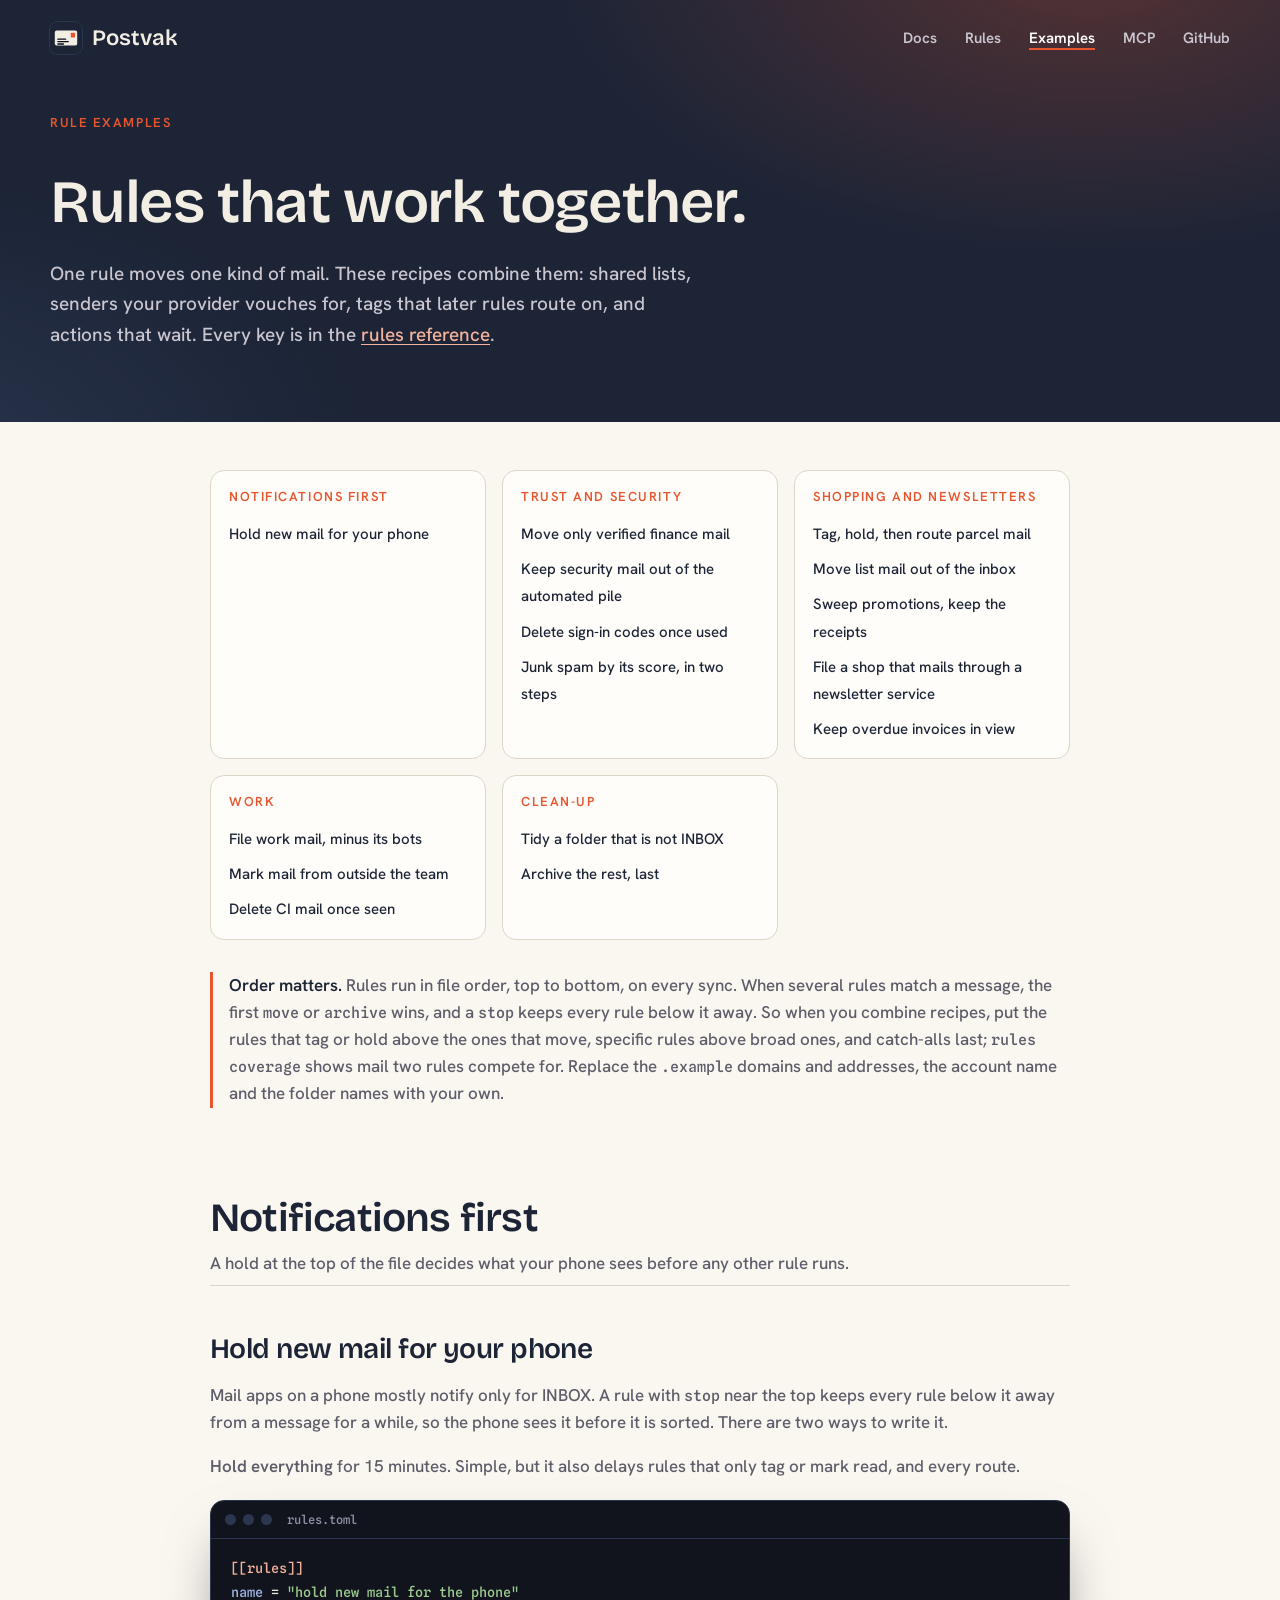
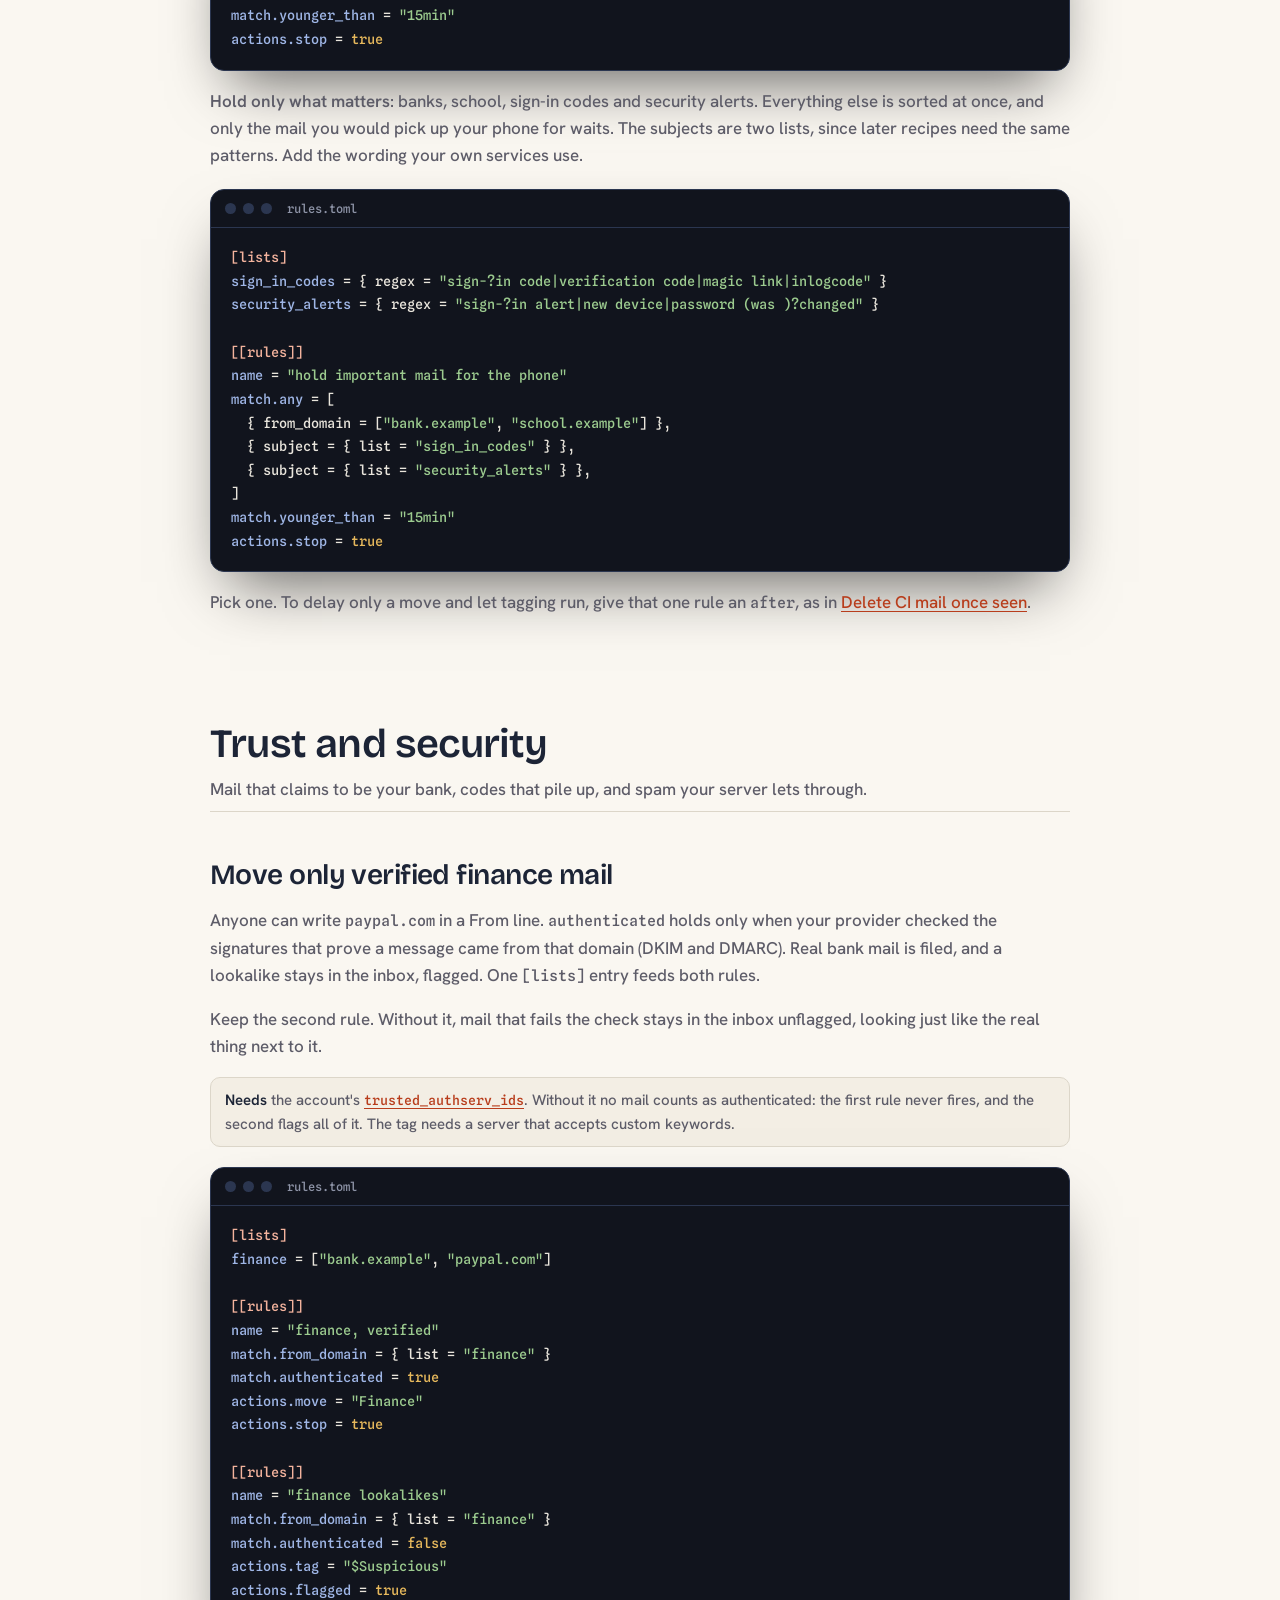
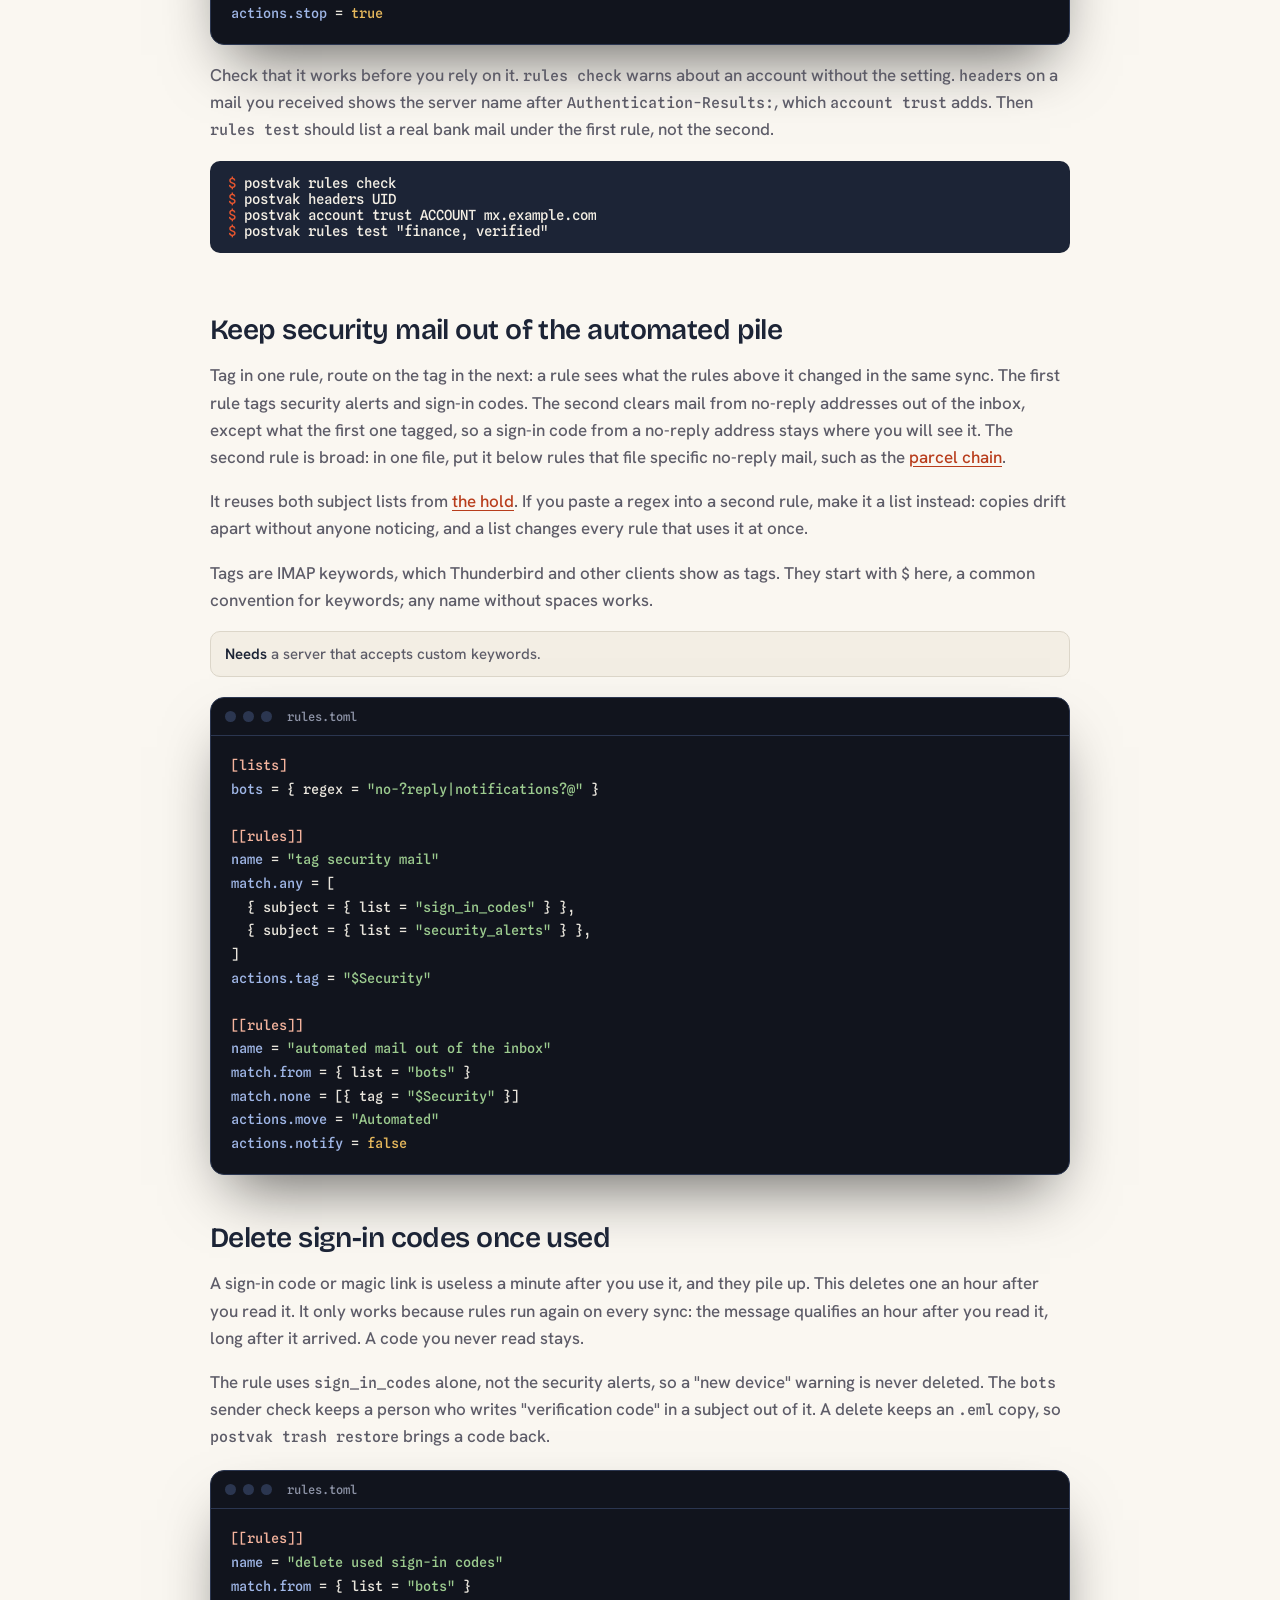
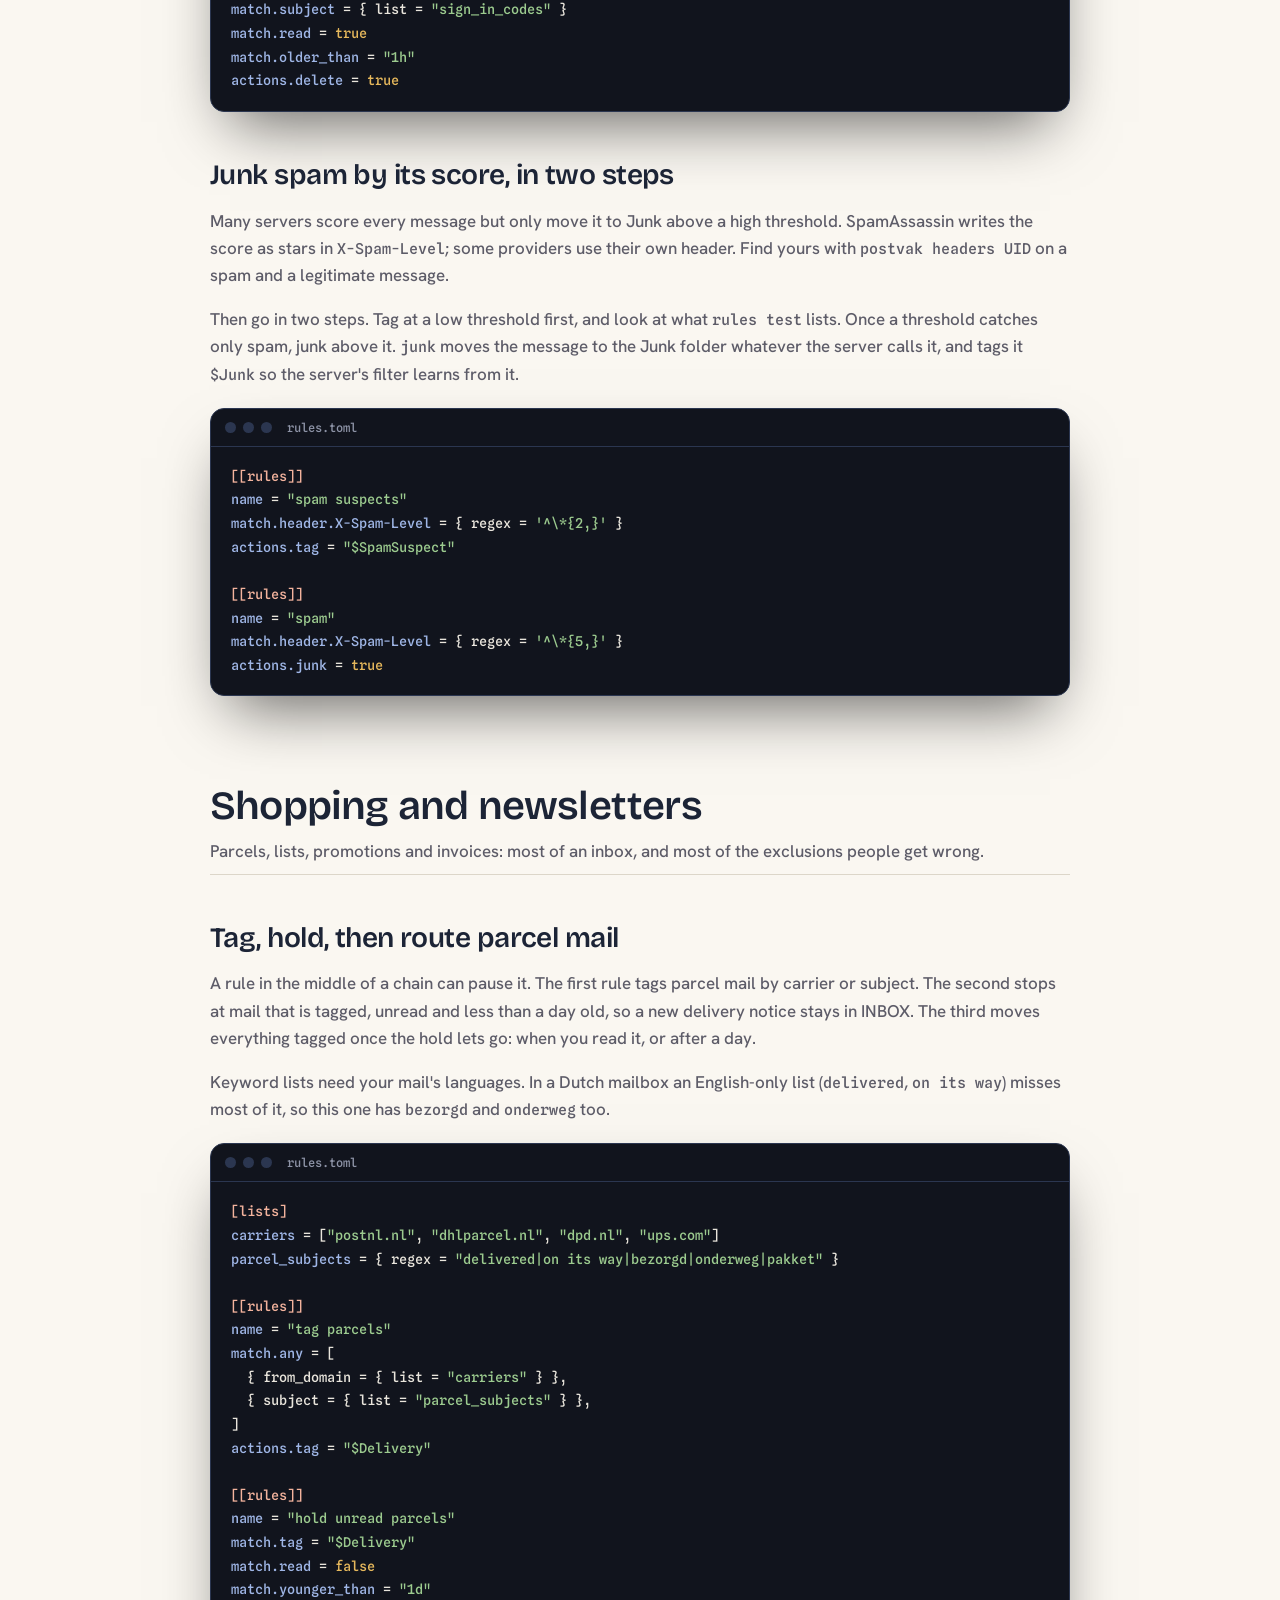
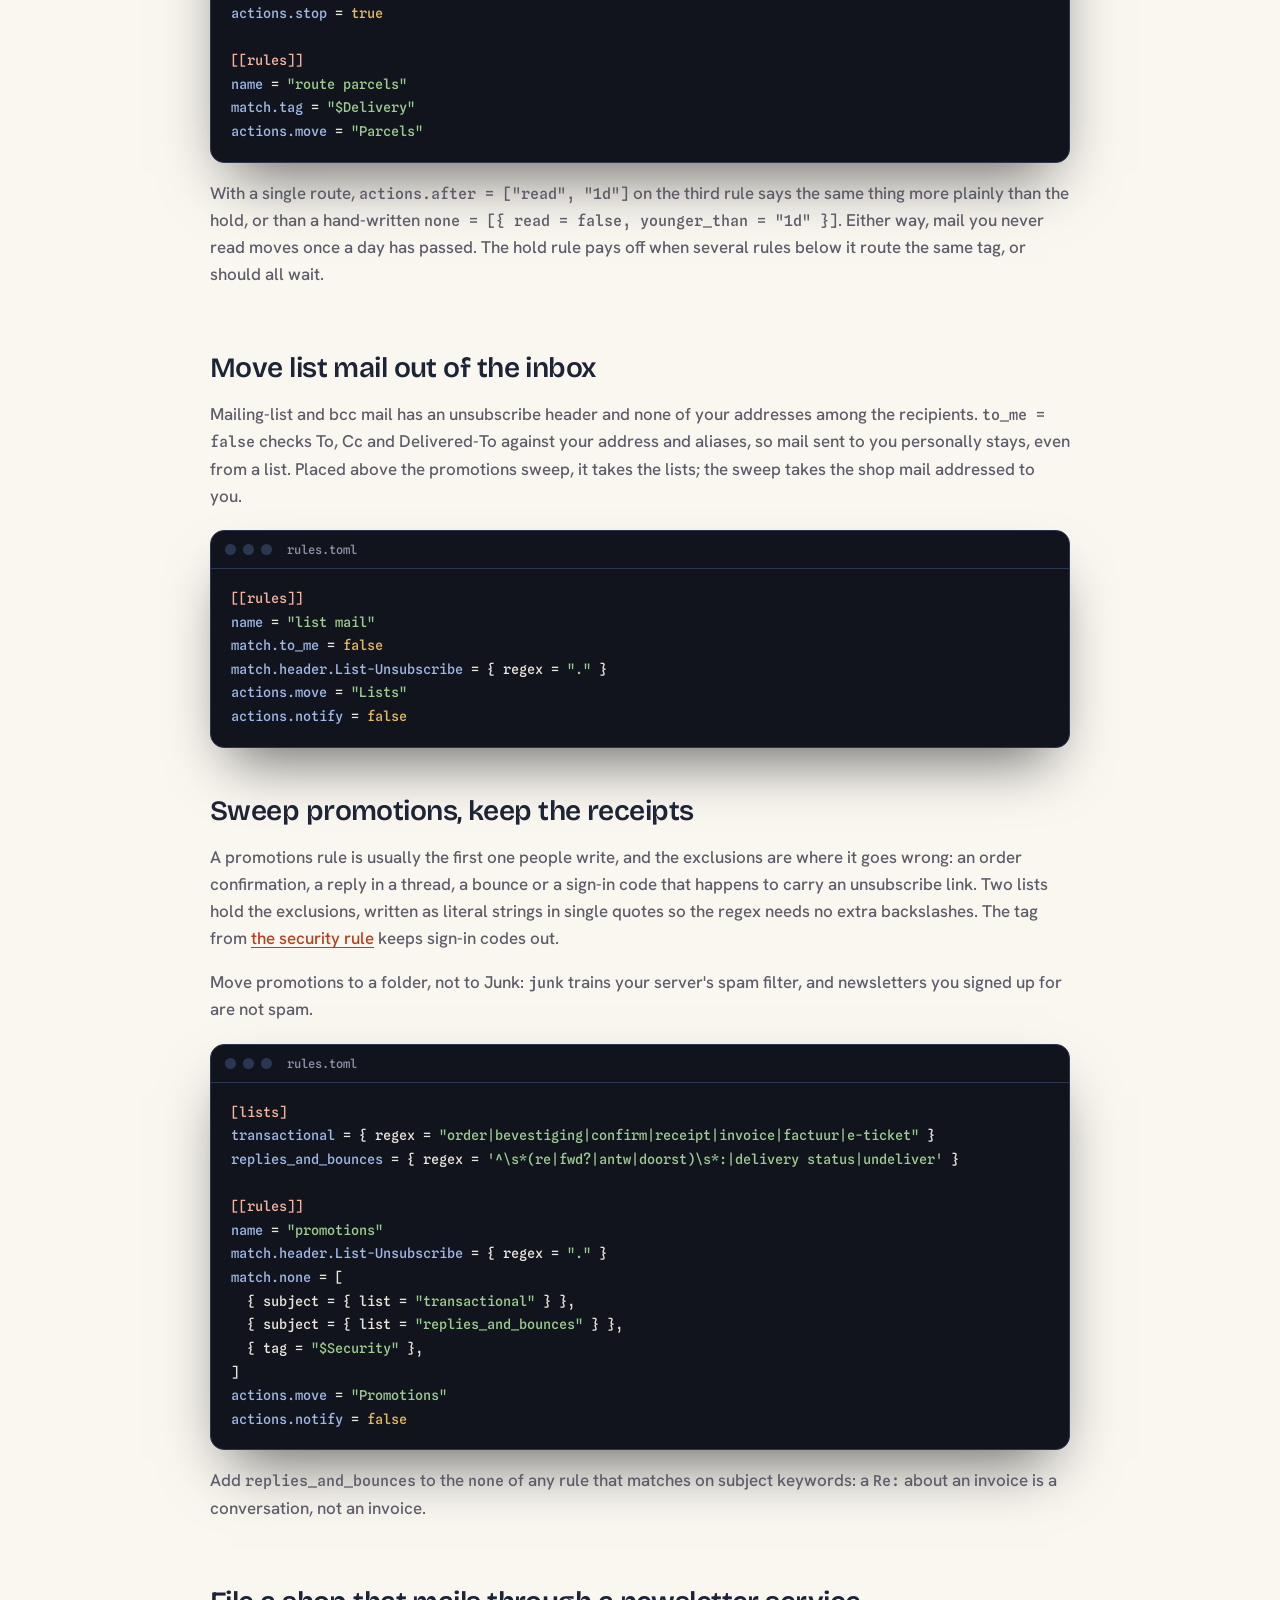
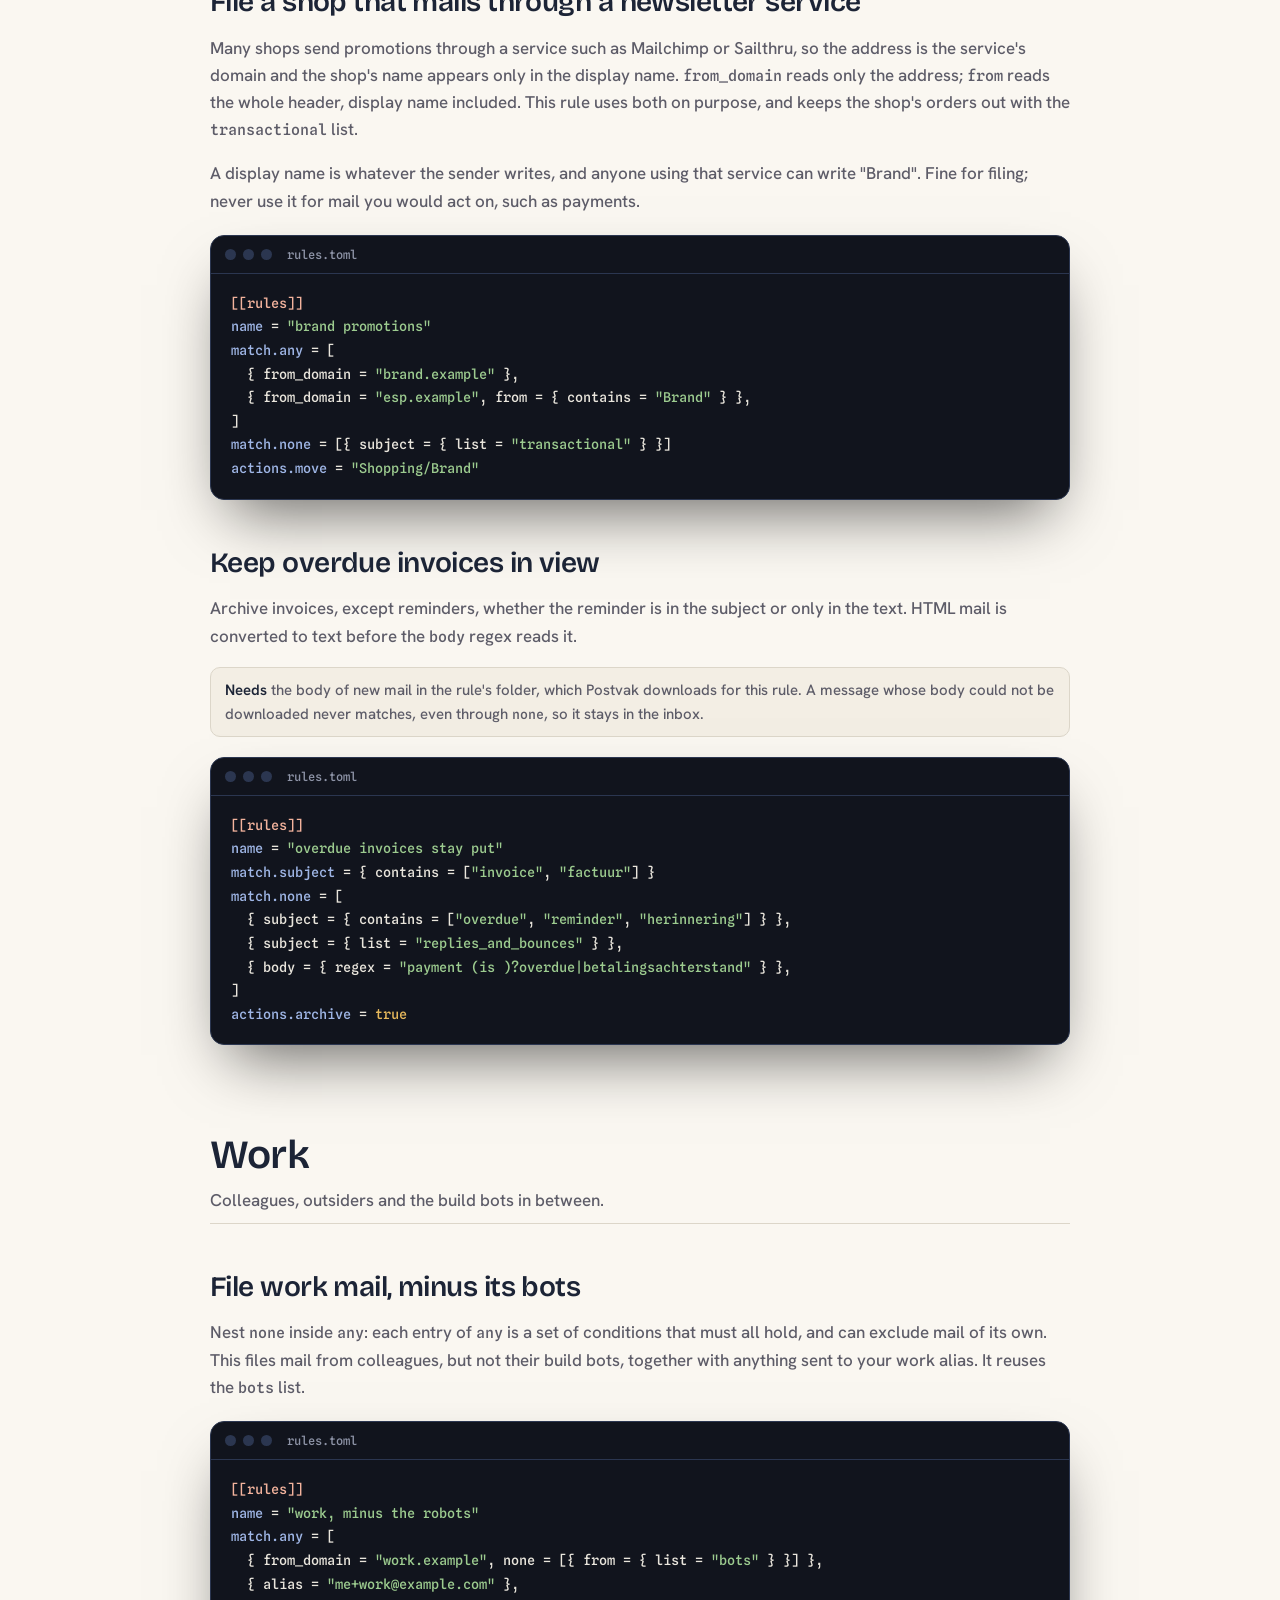
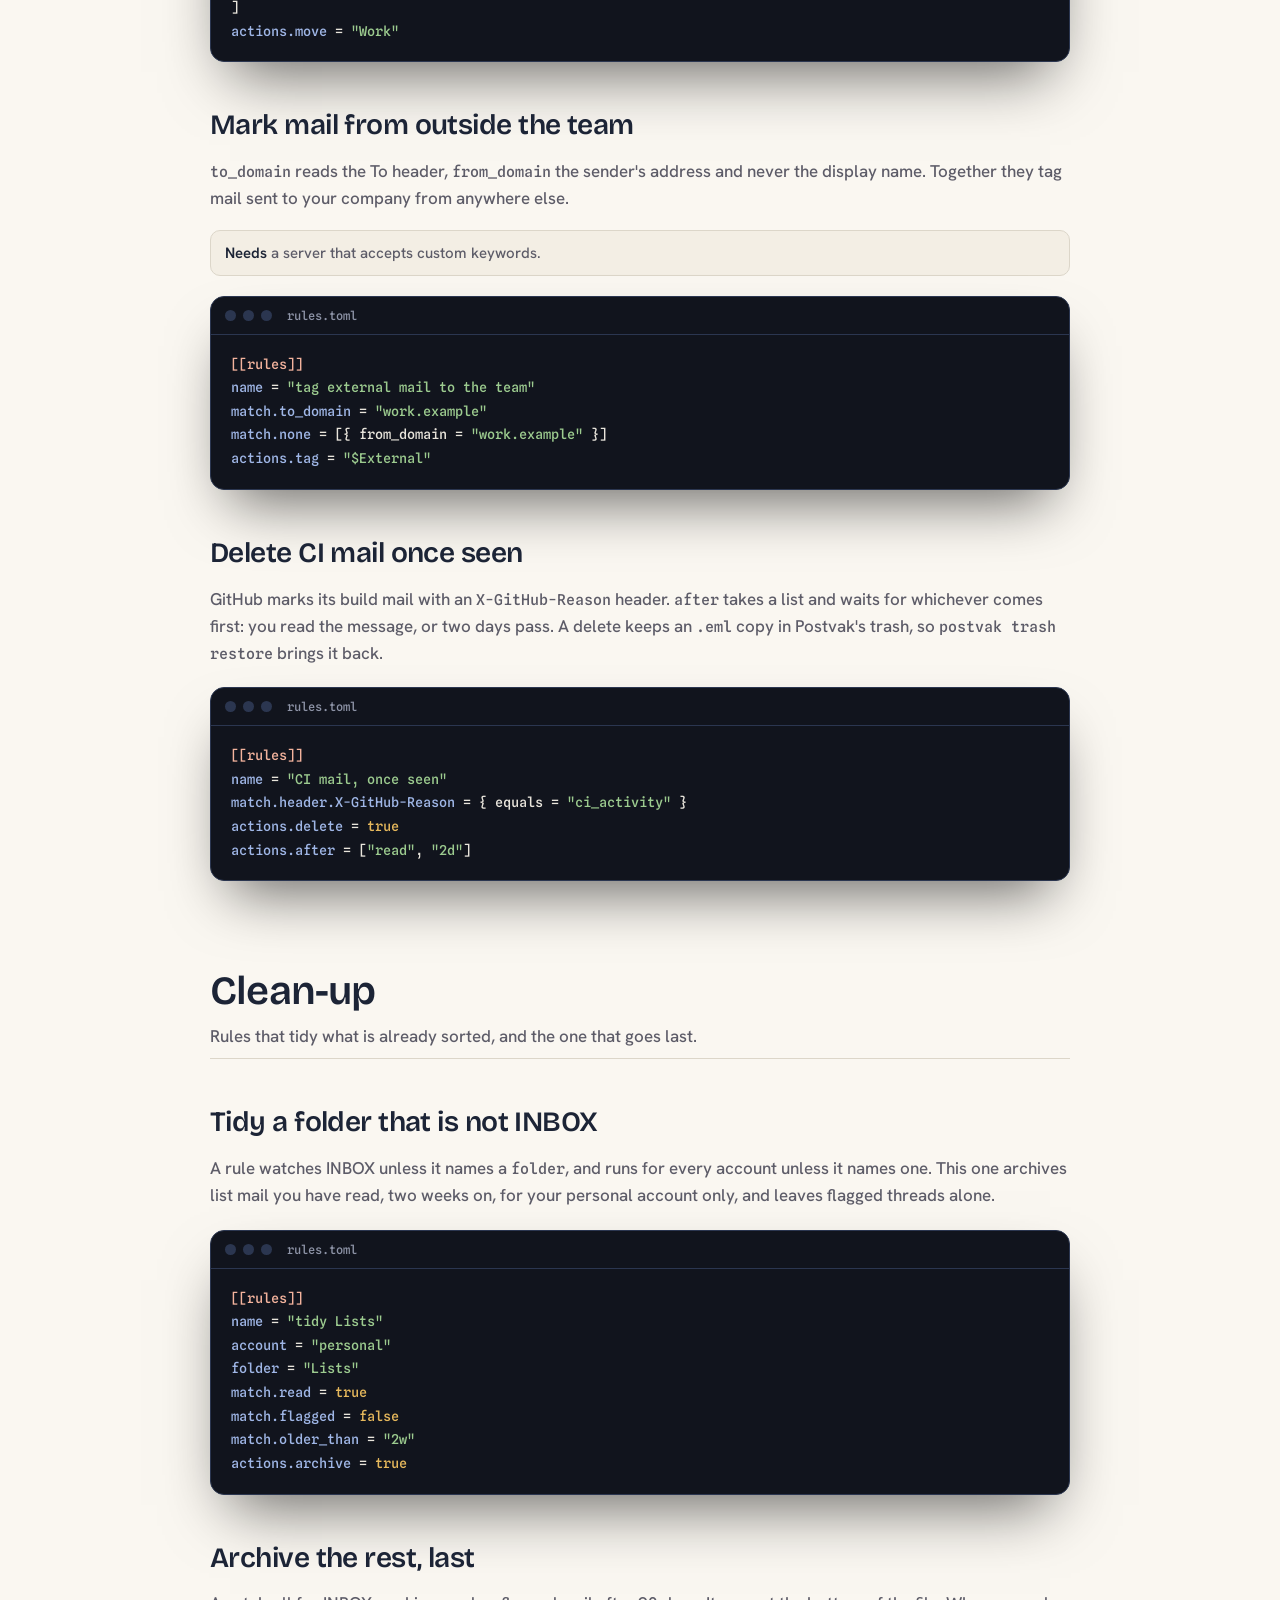
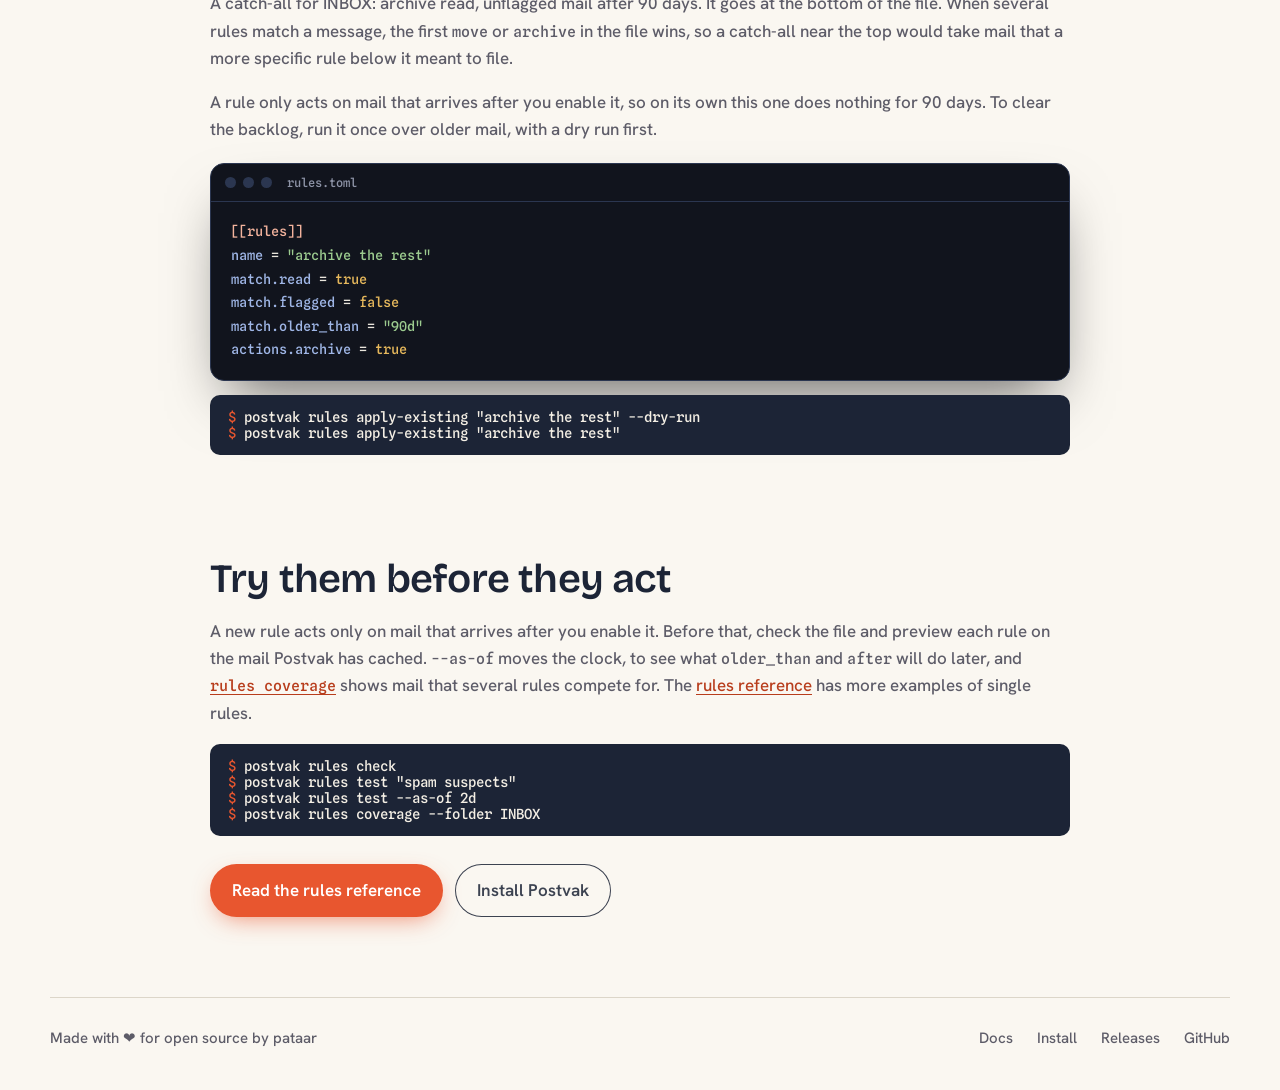
==== commit 3ccd4425: "fix: compact the rule examples overview on phones The overview of 20 pill links ran to 968px on a 37" ====
--- a/rule-examples.html
+++ b/rule-examples.html
@@ -47,34 +47,44 @@
 
 <nav class="toc" aria-label="Recipes">
   <div class="toc-group">
-    <a class="toc-title" href="#timing">Notifications first</a>
-    <a href="#hold">Hold new mail for your phone</a>
+    <a class="toc-title" href="#timing">Notifications first<span class="count">1 recipe</span></a>
+    <ul>
+      <li><a href="#hold">Hold new mail for your phone</a></li>
+    </ul>
   </div>
   <div class="toc-group">
-    <a class="toc-title" href="#security">Trust and security</a>
-    <a href="#verified">Move only verified finance mail</a>
-    <a href="#tag-route">Keep security mail out of the automated pile</a>
-    <a href="#codes">Delete sign-in codes once used</a>
-    <a href="#spam">Junk spam by its score, in two steps</a>
+    <a class="toc-title" href="#security">Trust and security<span class="count">4 recipes</span></a>
+    <ul>
+      <li><a href="#verified">Move only verified finance mail</a></li>
+      <li><a href="#tag-route">Keep security mail out of the automated pile</a></li>
+      <li><a href="#codes">Delete sign-in codes once used</a></li>
+      <li><a href="#spam">Junk spam by its score, in two steps</a></li>
+    </ul>
   </div>
   <div class="toc-group">
-    <a class="toc-title" href="#shopping">Shopping and newsletters</a>
-    <a href="#parcels">Tag, hold, then route parcel mail</a>
-    <a href="#lists">Move list mail out of the inbox</a>
-    <a href="#promos">Sweep promotions, keep the receipts</a>
-    <a href="#esp">File a shop that mails through a newsletter service</a>
-    <a href="#body">Keep overdue invoices in view</a>
+    <a class="toc-title" href="#shopping">Shopping and newsletters<span class="count">5 recipes</span></a>
+    <ul>
+      <li><a href="#parcels">Tag, hold, then route parcel mail</a></li>
+      <li><a href="#lists">Move list mail out of the inbox</a></li>
+      <li><a href="#promos">Sweep promotions, keep the receipts</a></li>
+      <li><a href="#esp">File a shop that mails through a newsletter service</a></li>
+      <li><a href="#body">Keep overdue invoices in view</a></li>
+    </ul>
   </div>
   <div class="toc-group">
-    <a class="toc-title" href="#work">Work</a>
-    <a href="#nested">File work mail, minus its bots</a>
-    <a href="#external">Mark mail from outside the team</a>
-    <a href="#after">Delete CI mail once seen</a>
+    <a class="toc-title" href="#work">Work<span class="count">3 recipes</span></a>
+    <ul>
+      <li><a href="#nested">File work mail, minus its bots</a></li>
+      <li><a href="#external">Mark mail from outside the team</a></li>
+      <li><a href="#after">Delete CI mail once seen</a></li>
+    </ul>
   </div>
   <div class="toc-group">
-    <a class="toc-title" href="#cleanup">Clean-up</a>
-    <a href="#folder">Tidy a folder that is not INBOX</a>
-    <a href="#last">Archive the rest, last</a>
+    <a class="toc-title" href="#cleanup">Clean-up<span class="count">2 recipes</span></a>
+    <ul>
+      <li><a href="#folder">Tidy a folder that is not INBOX</a></li>
+      <li><a href="#last">Archive the rest, last</a></li>
+    </ul>
   </div>
 </nav>
 
--- a/style.css
+++ b/style.css
@@ -193,11 +193,13 @@
 .recipes article > p, #test > p { color: var(--muted); }
 .recipes .window { margin-top: 20px; }
 .recipes .cta .button.ghost { color: var(--text); }
-.toc { display: grid; gap: 18px; padding-top: 48px; }
-.toc-group { display: flex; flex-wrap: wrap; gap: 8px; align-items: center; }
-.toc .toc-title { flex-basis: 100%; padding: 0; border: 0; background: none; color: var(--vermilion); font-size: 13px; font-weight: 600; letter-spacing: 0.12em; text-transform: uppercase; }
-.toc a { padding: 7px 14px; border: 1px solid var(--line); border-radius: 999px; background: var(--card); color: var(--text); font-size: 15px; text-decoration: none; }
-.toc a:hover { border-color: var(--vermilion); }
+.toc { display: grid; grid-template-columns: repeat(auto-fill, minmax(240px, 1fr)); gap: 16px; padding-top: 48px; }
+.toc-group { padding: 16px 18px; background: var(--card); border: 1px solid var(--line); border-radius: 14px; }
+.toc-title { display: block; color: var(--vermilion); font-size: 13px; font-weight: 600; letter-spacing: 0.12em; text-transform: uppercase; text-decoration: none; }
+.toc .count { display: none; }
+.toc ul { display: grid; gap: 8px; margin: 12px 0 0; padding: 0; list-style: none; }
+.toc ul a { color: var(--text); font-size: 15px; line-height: 1.35; text-decoration: none; }
+.toc a:hover { color: var(--link); text-decoration: underline; }
 .note { color: var(--muted); margin: 32px 0 0; padding-left: 16px; border-left: 3px solid var(--vermilion); }
 .note b, .needs b { color: var(--text); }
 .recipes article > p.needs { font-size: 15px; padding: 10px 14px; background: var(--paper-2); border: 1px solid var(--line); border-radius: 10px; }
@@ -226,6 +228,10 @@
     .sorter .rule { padding: 0 8px; font-size: 11px; }
     .sorter .bin { font-size: 13px; }
     .sorter .mail { padding: 0 8px; font-size: 11px; }
+    .toc { grid-template-columns: 1fr 1fr; gap: 8px; padding-top: 32px; }
+    .toc-group { padding: 12px 14px; }
+    .toc ul { display: none; }
+    .toc .count { display: block; margin-top: 4px; color: var(--muted); font-size: 13px; letter-spacing: 0; text-transform: none; }
 }
 @media (prefers-reduced-motion: reduce) {
     html { scroll-behavior: auto; }
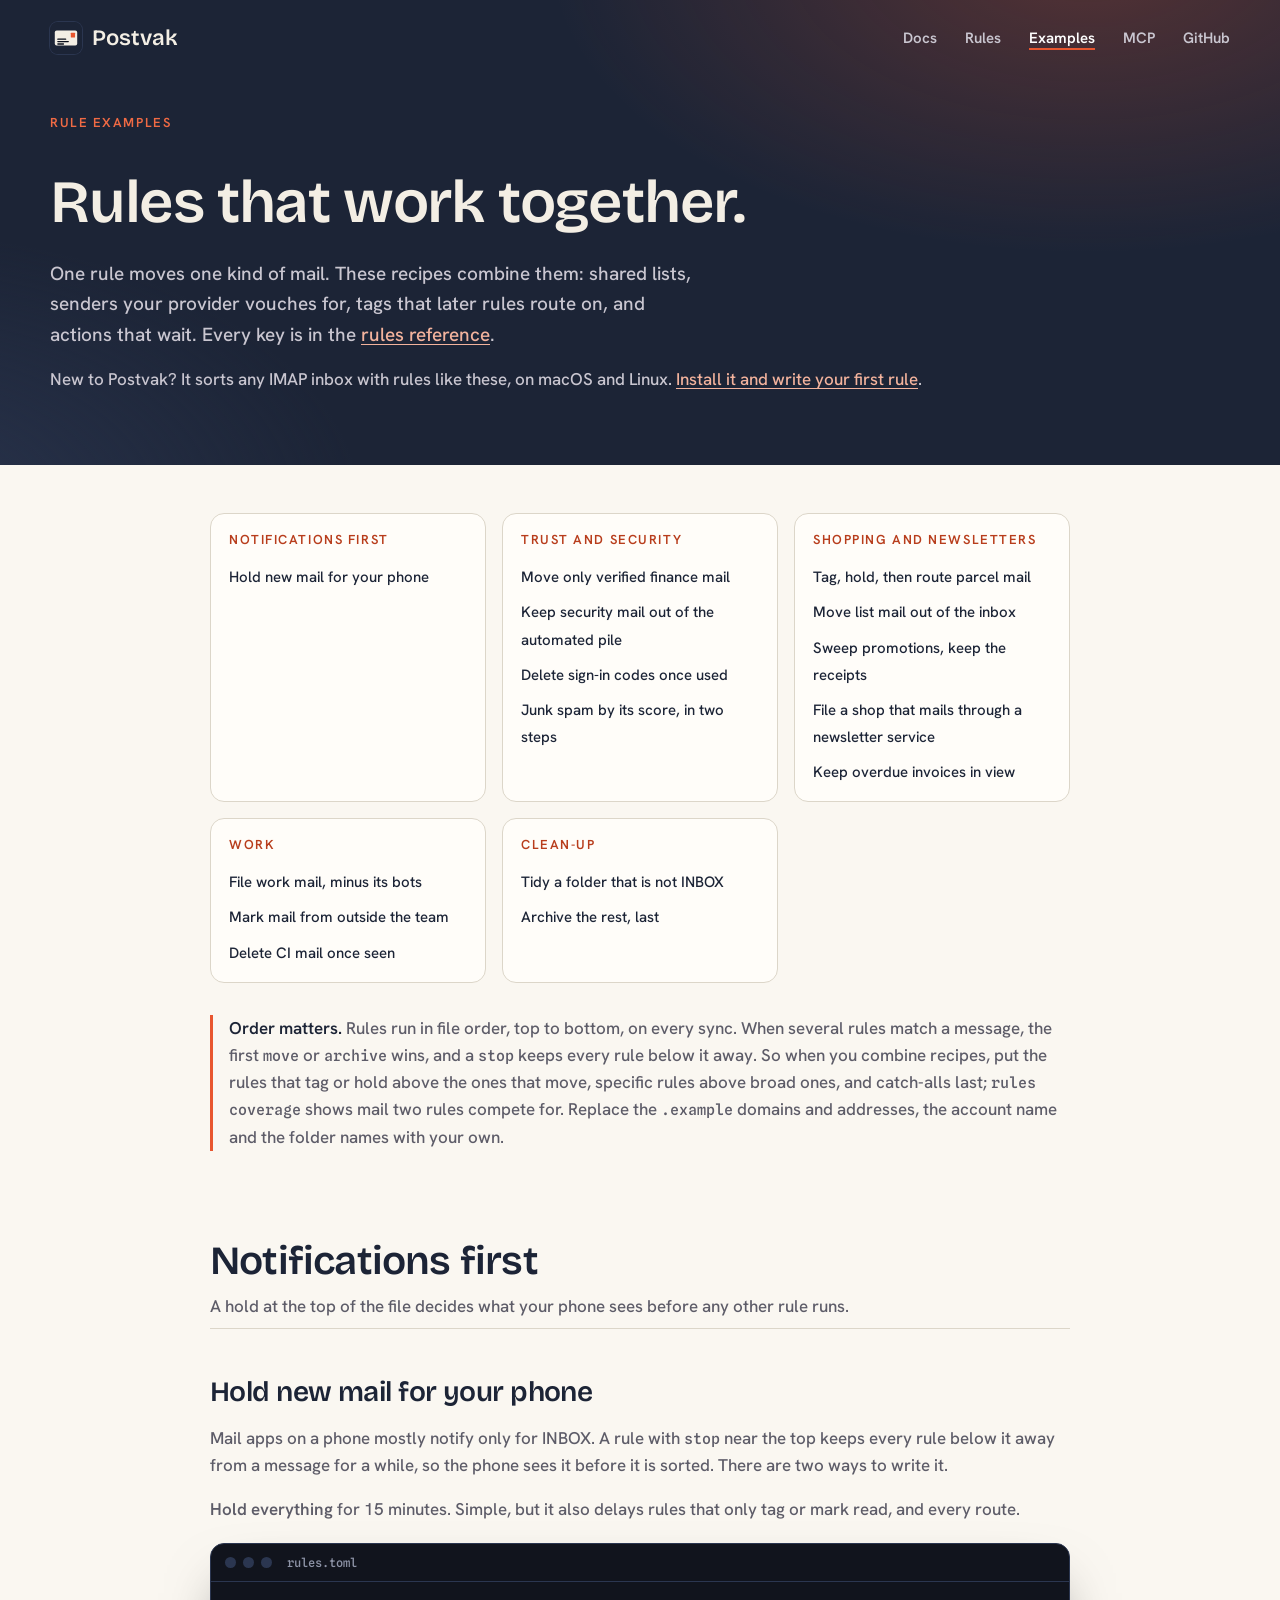
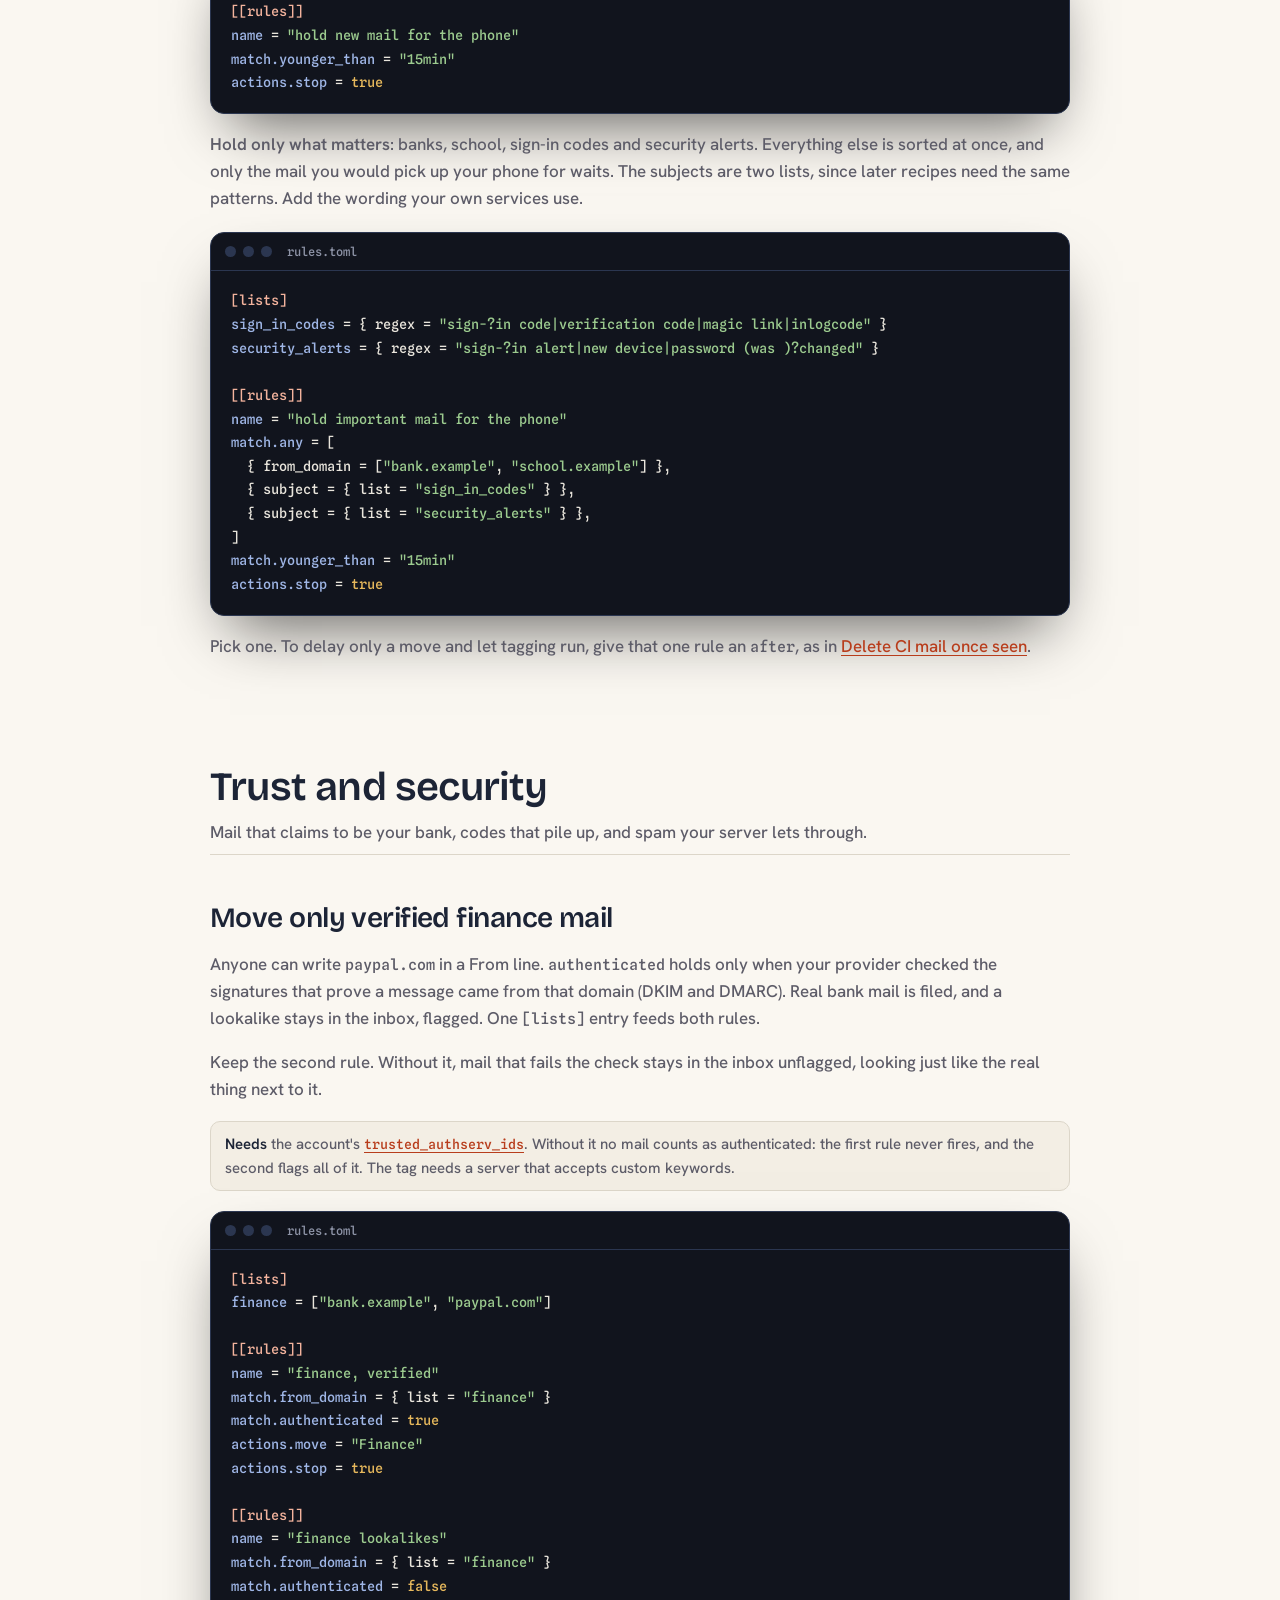
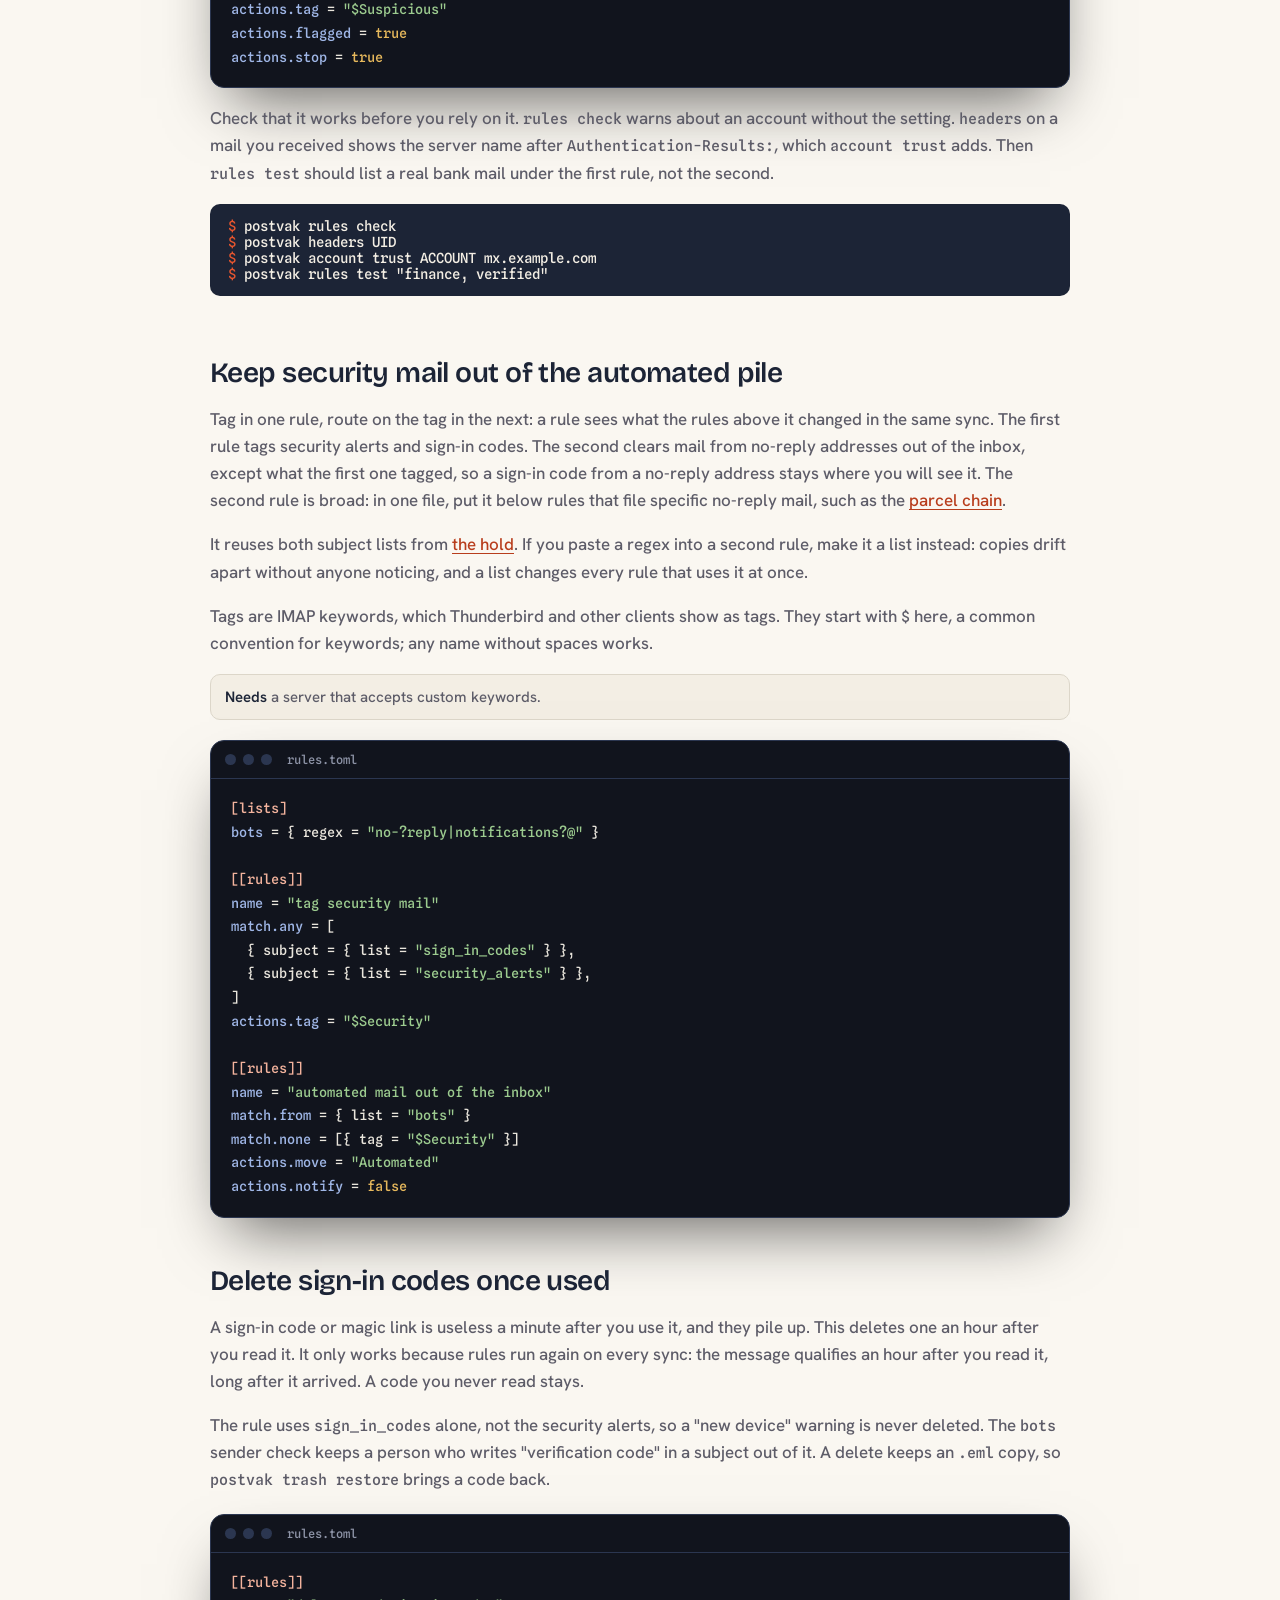
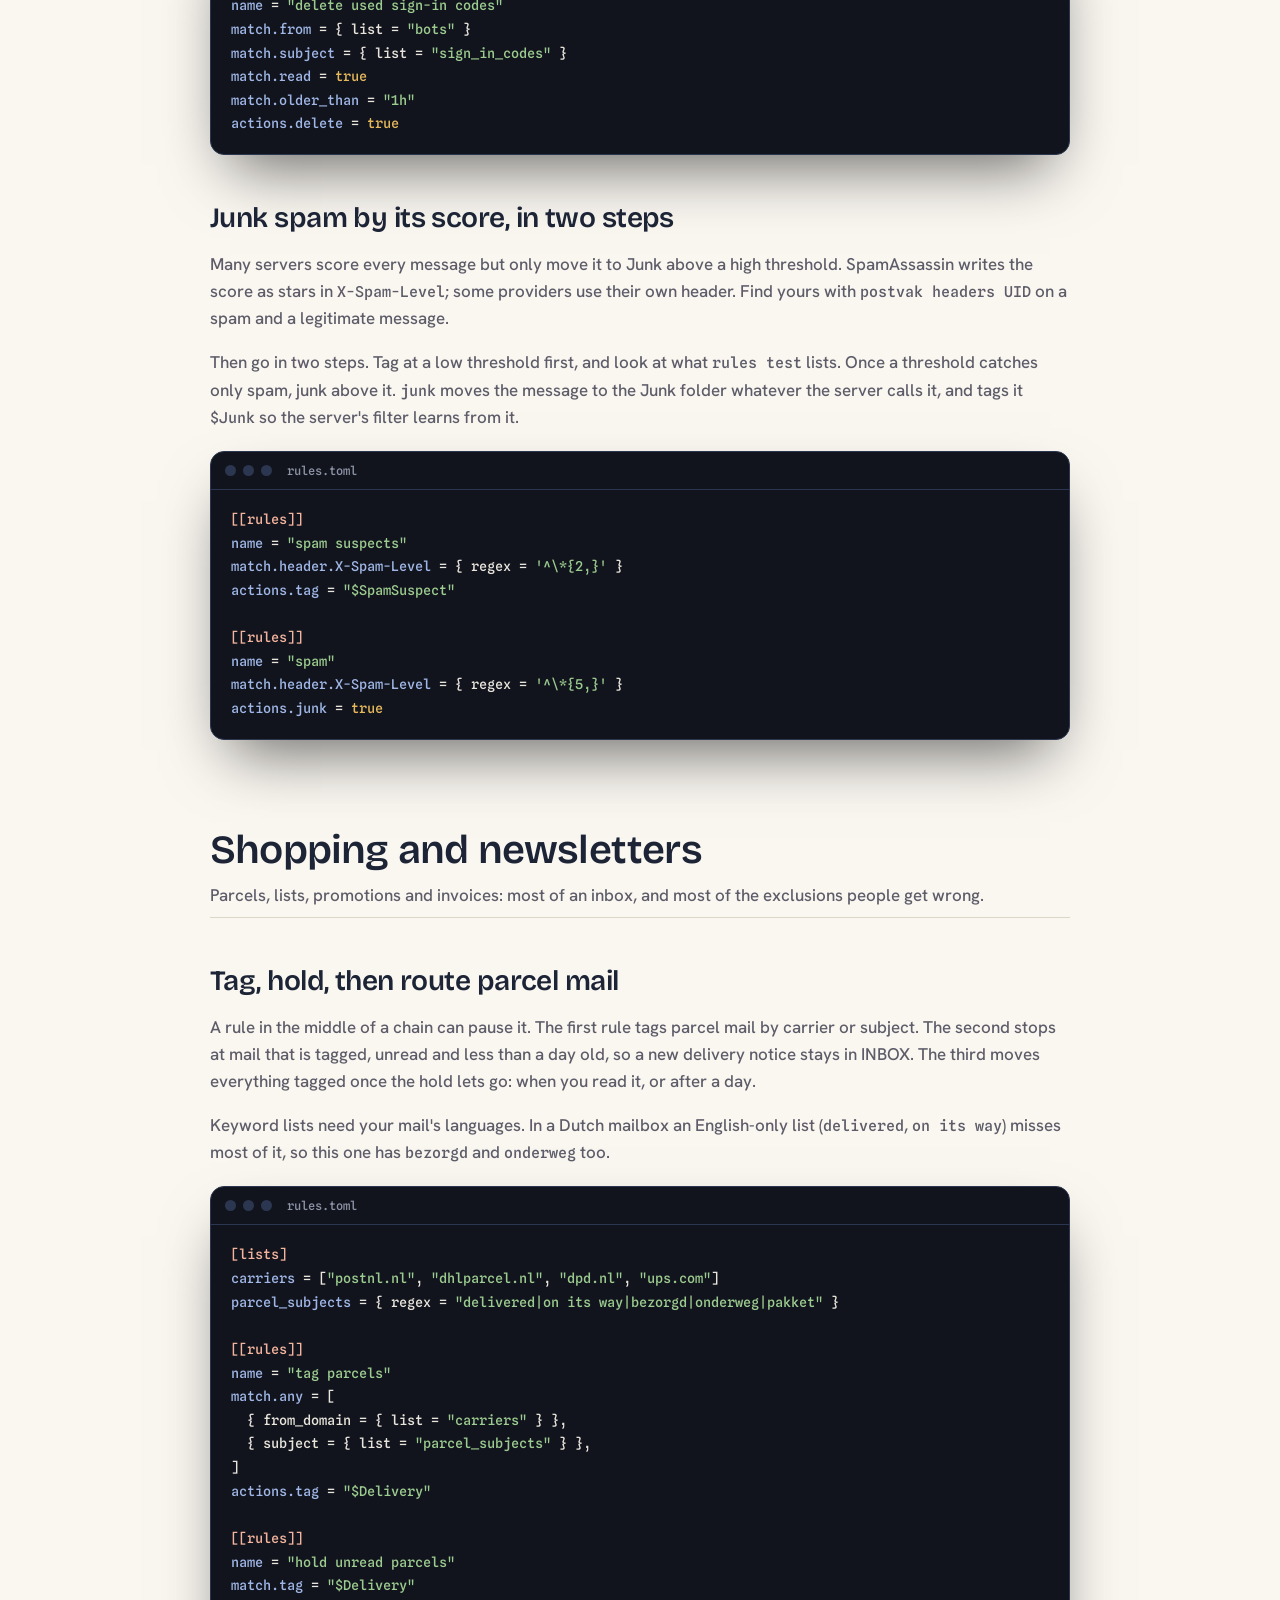
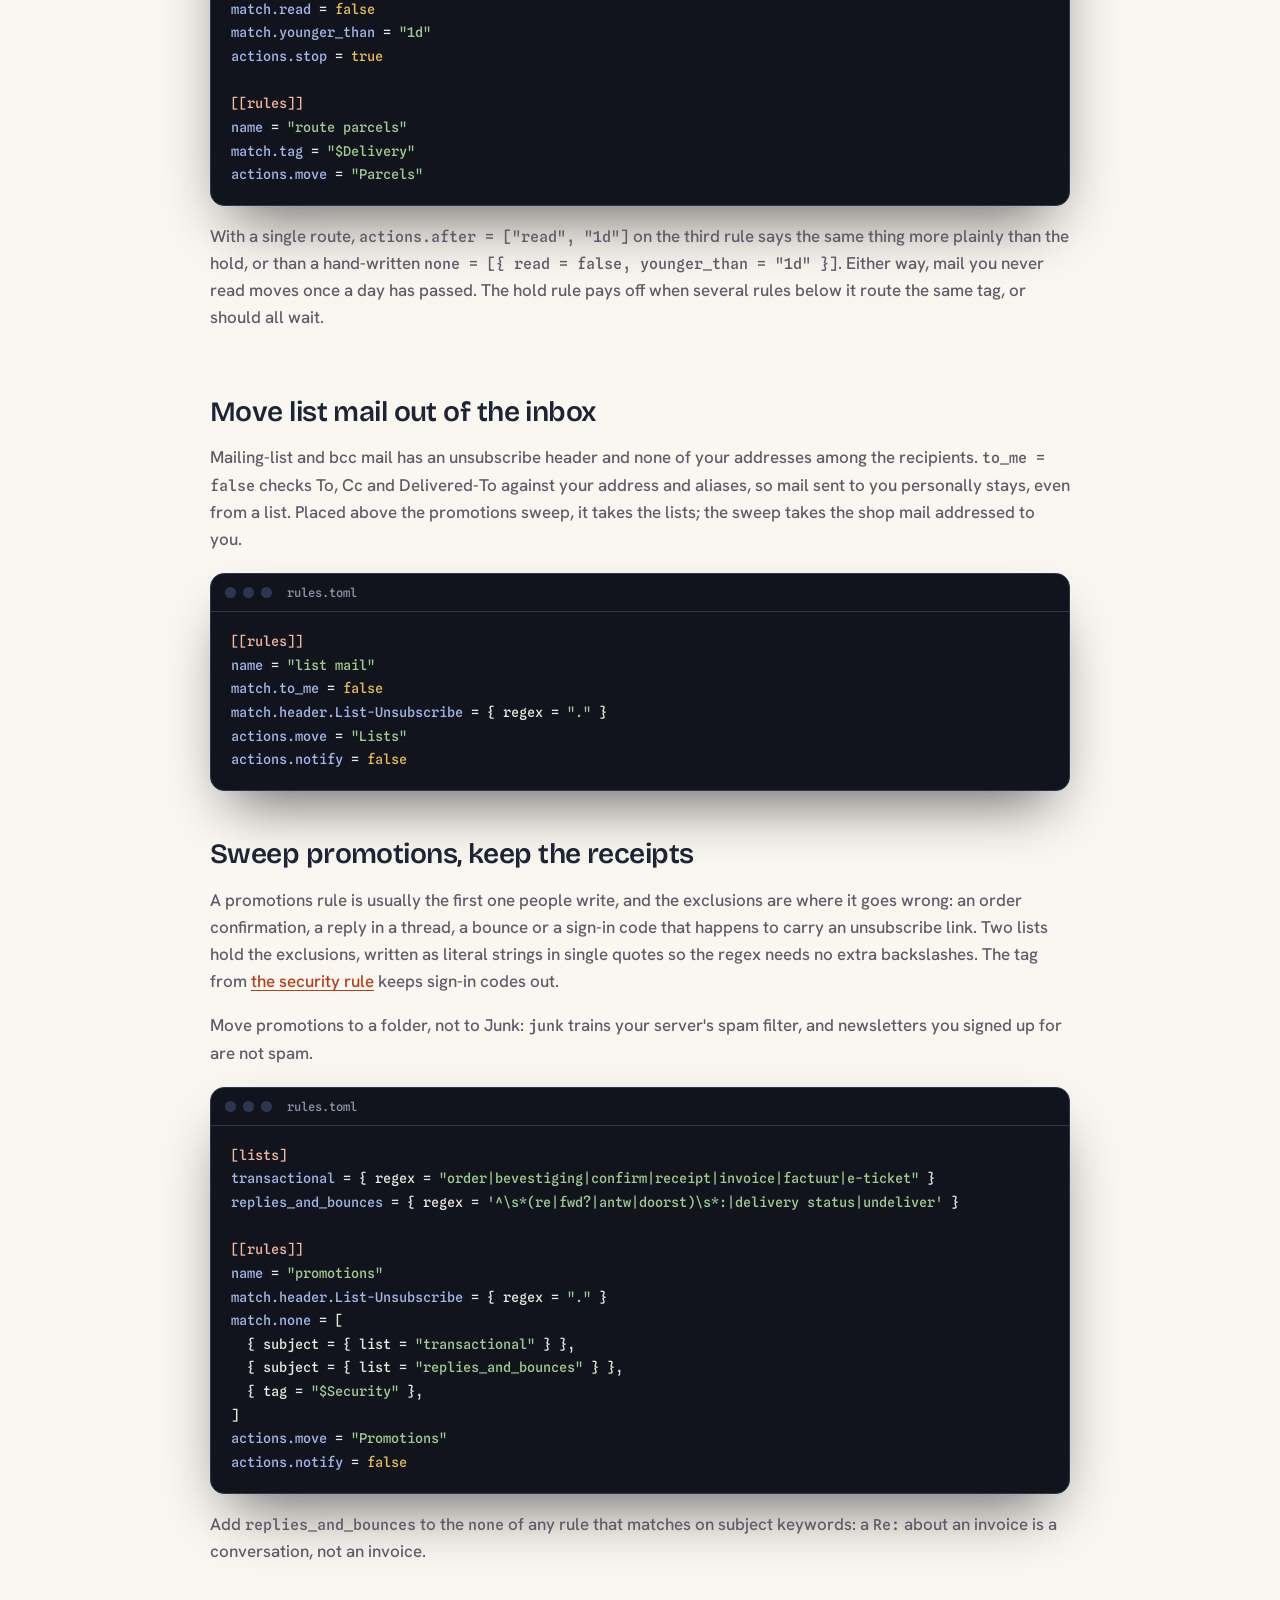
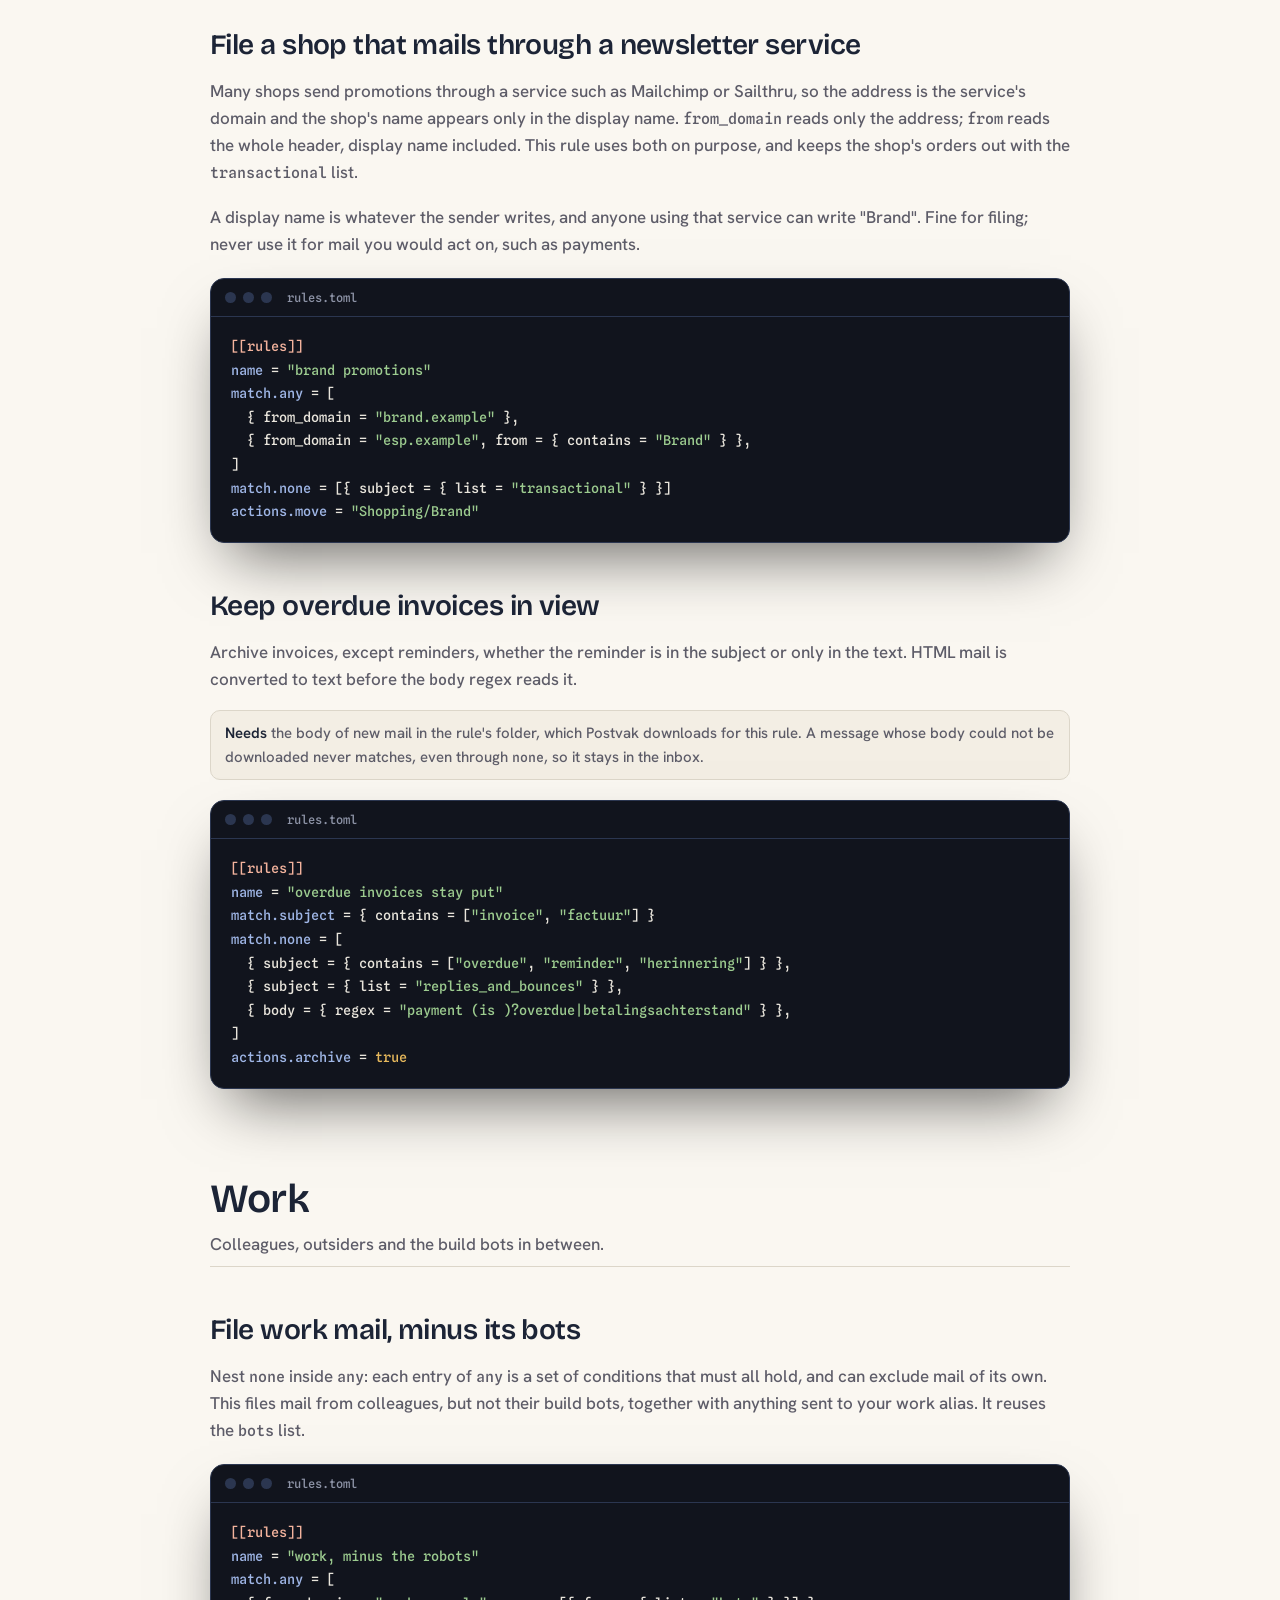
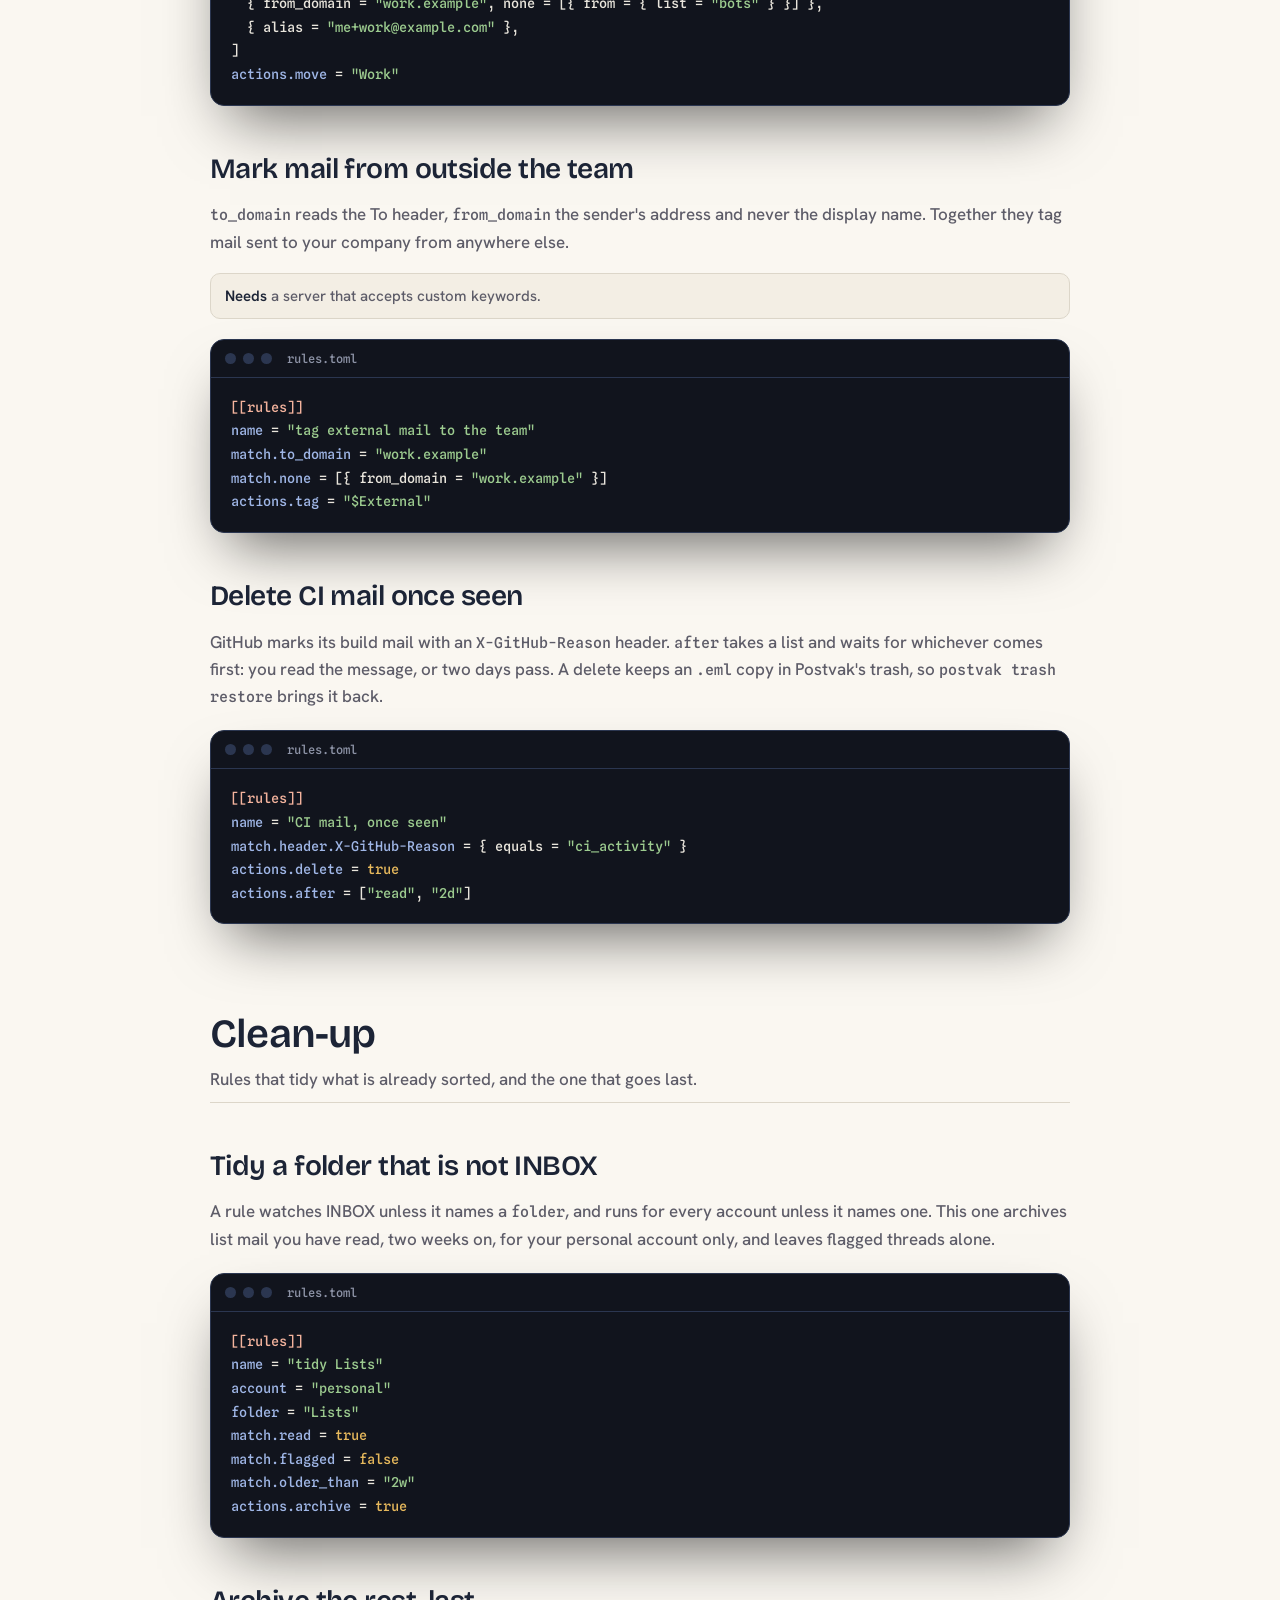
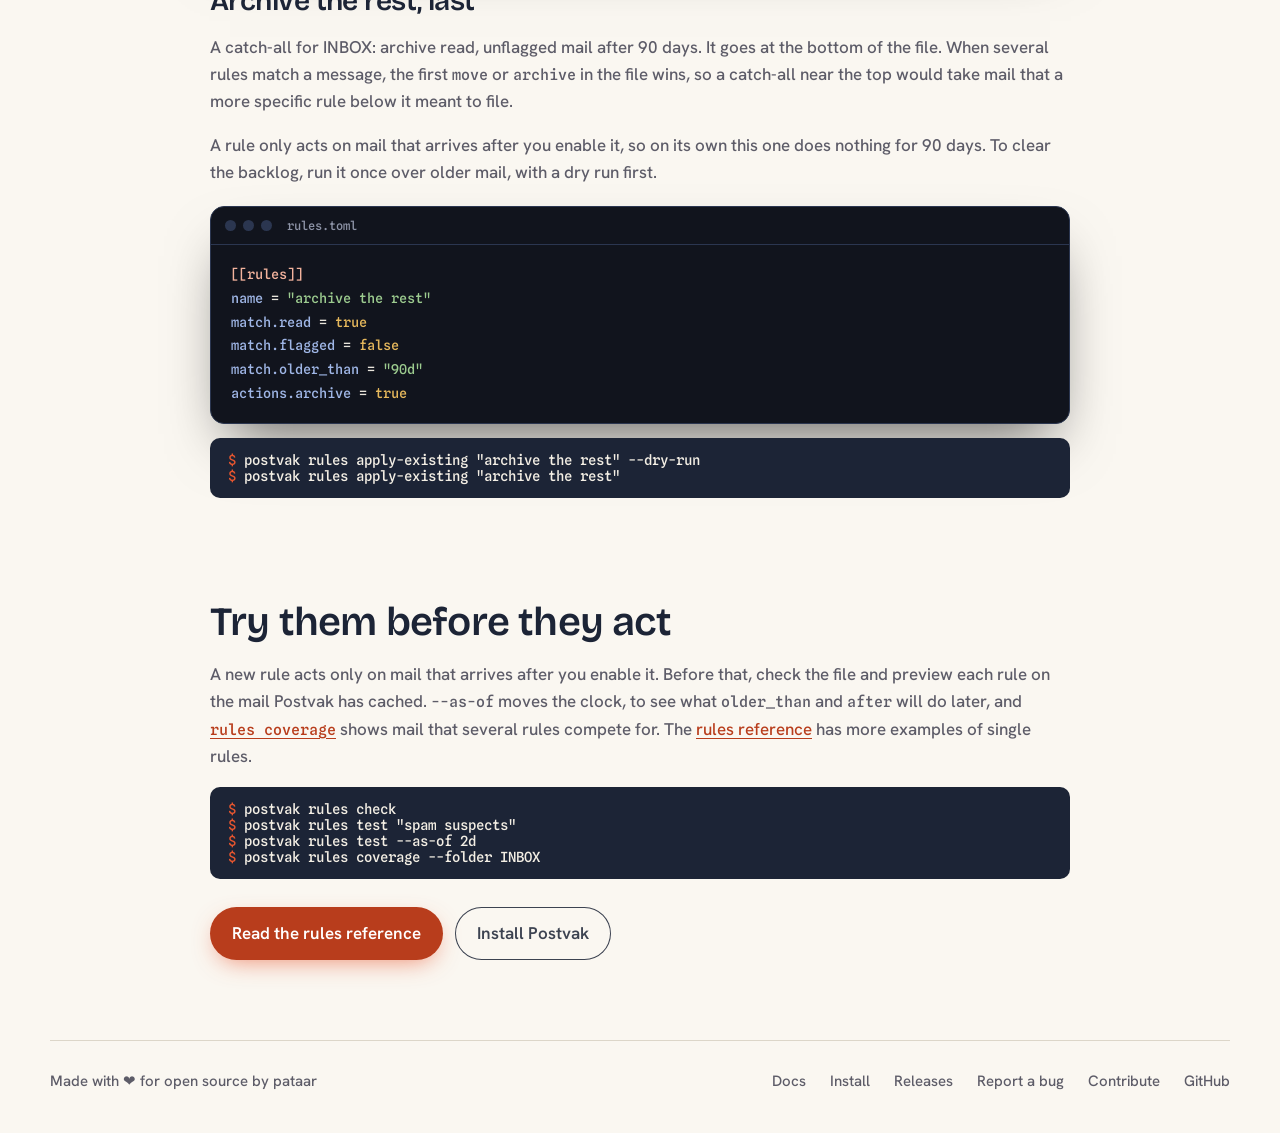
==== commit 41c28d47: "feat: show the app in the hero and answer "why not other filters" From a marketing review of the lan" ====
--- a/rule-examples.html
+++ b/rule-examples.html
@@ -40,6 +40,7 @@
     <p class="eyebrow">Rule examples</p>
     <h1>Rules that work together.</h1>
     <p class="lede">One rule moves one kind of mail. These recipes combine them: shared lists, senders your provider vouches for, tags that later rules route on, and actions that wait. Every key is in the <a href="/docs/rules.html">rules reference</a>.</p>
+    <p class="newcomer">New to Postvak? It sorts any IMAP inbox with rules like these, on macOS and Linux. <a href="/docs/quickstart.html">Install it and write your first rule</a>.</p>
   </div>
 </header>
 
@@ -410,6 +411,8 @@
     <a href="/docs/">Docs</a>
     <a href="/docs/install.html">Install</a>
     <a href="https://github.com/postvak-app/postvak/releases">Releases</a>
+    <a href="https://github.com/postvak-app/postvak/issues/new/choose">Report a bug</a>
+    <a href="https://github.com/postvak-app/postvak/blob/main/CONTRIBUTING.md">Contribute</a>
     <a href="https://github.com/postvak-app/postvak">GitHub</a>
   </nav>
 </footer>
--- a/style.css
+++ b/style.css
@@ -19,6 +19,7 @@
     --card: #fffdf9;
     --line: var(--paper-line);
     --link: var(--vermilion-ink);
+    --accent-text: var(--vermilion-ink);
     --display: "Bricolage Grotesque", ui-sans-serif, system-ui, sans-serif;
     --body: "Hanken Grotesk", ui-sans-serif, system-ui, sans-serif;
     --mono: "Spline Sans Mono", ui-monospace, monospace;
@@ -33,6 +34,7 @@
         --muted: #9b9aa4;
         --link: var(--peach);
         --paper-2: #1d2029;
+        --accent-text: var(--vermilion);
     }
 }
 
@@ -46,7 +48,9 @@
 h2 { font-size: clamp(30px, 4vw, 44px); }
 h3 { font-size: 20px; margin-bottom: 8px; }
 .wrap { width: min(1180px, 100% - 32px); margin-inline: auto; }
-.eyebrow { font: 600 13px/1 var(--body); letter-spacing: 0.12em; text-transform: uppercase; color: var(--vermilion); margin: 0 0 18px; }
+.eyebrow { font: 600 13px/1 var(--body); letter-spacing: 0.12em; text-transform: uppercase; color: var(--accent-text); margin: 0 0 18px; }
+.hero .eyebrow { color: #f06a44; }
+.visually-hidden { position: absolute; width: 1px; height: 1px; margin: -1px; padding: 0; overflow: hidden; clip-path: inset(50%); white-space: nowrap; border: 0; }
 
 /* Hero */
 .hero {
@@ -55,7 +59,7 @@
         radial-gradient(700px 400px at -10% 110%, rgba(43, 54, 80, 0.9), transparent 70%),
         var(--ink);
     color: #f3eee4;
-    padding-bottom: 140px;
+    padding-bottom: 96px;
     overflow: hidden;
 }
 .nav { display: flex; align-items: center; justify-content: space-between; padding: 22px 0; }
@@ -65,7 +69,7 @@
 .nav-links a { color: #c9c6d0; text-decoration: none; font-weight: 600; font-size: 15px; }
 .nav-links a:hover { color: #fff; }
 
-.hero-body { display: grid; grid-template-columns: 1.05fr 1fr; gap: 56px; align-items: center; padding-top: 56px; }
+.hero-body { display: grid; grid-template-columns: 1fr 1.1fr; gap: 56px; align-items: center; padding-top: 56px; }
 .hero h1 { font-size: clamp(42px, 6vw, 72px); }
 .hero h1 em { font-style: normal; color: var(--vermilion); position: relative; }
 .hero h1 em::after { content: ""; position: absolute; left: 0; right: 0; bottom: 0.04em; height: 0.08em; background: var(--vermilion); border-radius: 1em; opacity: 0.5; }
@@ -84,11 +88,19 @@
 .cta { display: flex; flex-wrap: wrap; gap: 12px; margin-top: 28px; }
 .button { display: inline-flex; align-items: center; padding: 13px 22px; border-radius: 999px; font-weight: 600; text-decoration: none; transition: transform 0.15s, background 0.15s; }
 .button:hover { transform: translateY(-1px); }
-.button.primary { background: var(--vermilion); color: #fff; box-shadow: 0 8px 24px -8px rgba(232, 86, 47, 0.7); }
-.button.primary:hover { background: #f06a44; }
+.button.primary { background: var(--vermilion-ink); color: #fff; box-shadow: 0 8px 24px -8px rgba(232, 86, 47, 0.7); }
+.button.primary:hover { background: #a3361a; }
 .button.ghost { color: inherit; box-shadow: inset 0 0 0 1px currentColor; opacity: 0.85; }
 
-.hero-code { position: relative; min-width: 0; margin: 0; }
+.trust { display: flex; flex-wrap: wrap; gap: 6px 20px; margin: 24px 0 0; padding: 0; list-style: none; color: #c9c6d0; font-size: 15px; }
+.trust li::before { content: "✓"; margin-right: 7px; color: #f06a44; }
+.trust a { color: inherit; }
+
+/* Hero: the mail window, with a rule laid over its corner */
+.hero-visual { position: relative; min-width: 0; margin: 0 0 40px; }
+.hero-visual img { border-radius: 14px; border: 1px solid var(--ink-line); box-shadow: 0 30px 60px -20px rgba(0, 0, 0, 0.6); }
+.hero-visual .window { position: absolute; left: -40px; bottom: -56px; width: min(400px, 66%); transform: rotate(-1deg); }
+.hero-visual .window pre { padding: 14px 16px; font-size: 11.5px; }
 .hero-copy { min-width: 0; }
 .window { background: #11141d; border: 1px solid var(--ink-line); border-radius: 14px; box-shadow: 0 30px 60px -20px rgba(0, 0, 0, 0.6); overflow: hidden; }
 .window-bar { display: flex; align-items: center; gap: 7px; padding: 11px 14px; border-bottom: 1px solid var(--ink-line); }
@@ -96,17 +108,13 @@
 .window-bar b { margin-left: 8px; font: 500 12px var(--mono); color: #8d93a6; }
 .window pre { margin: 0; padding: 18px 20px; overflow-x: auto; font: 500 13.5px/1.75 var(--mono); color: #e9e5dc; }
 .window pre code { font-size: inherit; }
-.terminal { margin: -18px -24px 0 48px; position: relative; transform: rotate(-1deg); background: #0b0d14; }
+.terminal { background: #0b0d14; }
 .k { color: var(--peach); }
 .a { color: #9fb6e6; }
 .s { color: #9ccb8f; }
 .b { color: #e6b85c; }
-.c { color: #6b7088; }
+.c { color: #8d93a6; }
 .p { color: var(--vermilion); }
-
-/* Screenshot pulled up over the hero */
-.shot { margin-top: -96px; position: relative; }
-.shot img { border-radius: 16px; border: 1px solid var(--line); box-shadow: 0 40px 80px -30px rgba(15, 18, 28, 0.55); }
 
 section { padding: 96px 0 0; }
 .section-lede { color: var(--muted); font-size: 19px; max-width: 40em; margin: 16px 0 40px; }
@@ -128,7 +136,7 @@
 .sorter .rule.wait { overflow: hidden; line-height: 1.35; }
 .sorter .rule.wait::after { content: ""; position: absolute; left: 0; bottom: 0; height: 3px; width: 100%; background: var(--vermilion); transform-origin: left; transform: scaleX(0); animation: sorter-wait 12s calc(var(--i) * 3s) infinite; }
 .sorter .bin { flex-direction: column; justify-content: center; font-weight: 600; font-size: 15px; line-height: 1.2; border: 1px dashed var(--line); animation: sorter-drop 12s calc(var(--i) * 3s) infinite; }
-.sorter .bin code { color: var(--vermilion); font-size: 11px; }
+.sorter .bin code { color: var(--accent-text); font-size: 11px; }
 .sorter .mail { position: absolute; left: var(--pad); top: calc(var(--pad) + var(--i) * var(--row)); width: 26%; height: var(--h); display: flex; align-items: center; padding: 0 12px; background: var(--card); border: 1px solid var(--line); border-left: 3px solid var(--vermilion); border-radius: 8px; box-shadow: 0 8px 20px -10px rgba(15, 18, 28, 0.45); font: 500 13px var(--mono); white-space: nowrap; overflow: hidden; text-overflow: ellipsis; animation: sorter-mail 12s calc(var(--i) * 3s) infinite both; }
 .sorter figcaption { margin-top: 8px; color: var(--muted); font-size: 15px; }
 @keyframes sorter-mail {
@@ -163,6 +171,20 @@
     27% { background: rgba(232, 86, 47, 0.14); border-color: var(--vermilion); }
 }
 
+/* Comparison */
+.table-scroll { overflow-x: auto; background: var(--card); border: 1px solid var(--line); border-radius: 14px; }
+.compare table { width: 100%; min-width: 640px; border-collapse: collapse; font-size: 15px; }
+.compare th, .compare td { padding: 12px 16px; text-align: left; border-bottom: 1px solid var(--line); vertical-align: top; }
+.compare tbody tr:last-child > * { border-bottom: 0; }
+.compare thead th { font-family: var(--display); font-weight: 600; font-size: 16px; }
+.compare thead th:nth-child(2), .compare td:nth-child(2) { background: var(--paper-2); }
+.compare tbody th { font-weight: 600; }
+.compare td { color: var(--muted); }
+.compare td.yes { color: var(--text); }
+.compare td.yes::before { content: "✓ "; color: var(--accent-text); font-weight: 600; }
+.compare td.no::before { content: "✗ "; }
+.compare .terminal { max-width: 560px; margin: 24px 0; }
+
 .agent { margin-top: 96px; padding: 96px 0; background: var(--paper-2); border-block: 1px solid var(--line); }
 .split { display: grid; grid-template-columns: 1fr 1.3fr; gap: 56px; align-items: center; }
 .split h2 { margin-bottom: 18px; }
@@ -183,6 +205,8 @@
 .hero.compact h1 { font-size: clamp(38px, 5vw, 60px); margin-top: 40px; }
 .hero.compact .eyebrow { margin-top: 40px; }
 .hero.compact h1 + .lede { margin-bottom: 0; }
+.hero.compact .newcomer { margin: 16px 0 0; color: #c9c6d0; }
+.hero.compact .newcomer a { color: var(--peach); }
 .hero.compact .lede a { color: var(--peach); }
 .recipes { max-width: 860px; }
 .recipes > section { padding-top: 88px; scroll-margin-top: 16px; }
@@ -195,7 +219,7 @@
 .recipes .cta .button.ghost { color: var(--text); }
 .toc { display: grid; grid-template-columns: repeat(auto-fill, minmax(240px, 1fr)); gap: 16px; padding-top: 48px; }
 .toc-group { padding: 16px 18px; background: var(--card); border: 1px solid var(--line); border-radius: 14px; }
-.toc-title { display: block; color: var(--vermilion); font-size: 13px; font-weight: 600; letter-spacing: 0.12em; text-transform: uppercase; text-decoration: none; }
+.toc-title { display: block; color: var(--accent-text); font-size: 13px; font-weight: 600; letter-spacing: 0.12em; text-transform: uppercase; text-decoration: none; }
 .toc .count { display: none; }
 .toc ul { display: grid; gap: 8px; margin: 12px 0 0; padding: 0; list-style: none; }
 .toc ul a { color: var(--text); font-size: 15px; line-height: 1.35; text-decoration: none; }
@@ -214,18 +238,23 @@
 @media (max-width: 960px) {
     .hero-body, .split { grid-template-columns: 1fr; }
     .grid, .grid.four { grid-template-columns: repeat(2, 1fr); }
-    .terminal { margin: -12px 0 0 24px; }
+    /* Phones and tablets: the mail window comes right after the pitch, before the install box */
+    .hero-body { gap: 0; }
+    .hero-copy { display: contents; }
+    .hero-visual { order: 1; margin: 0 0 72px; }
+    .hero .install, .hero .cta, .trust { order: 2; }
+    .hero-visual .window { left: 16px; bottom: -40px; }
 }
 @media (max-width: 600px) {
     .nav-links a:not(:last-child) { display: none; }
     .grid, .grid.four { grid-template-columns: 1fr; }
-    .terminal { margin-left: 0; transform: none; }
-    .hero { padding-bottom: 80px; }
-    .shot { margin-top: -48px; }
+    .hero { padding-bottom: 64px; }
+    .hero-visual { margin-bottom: 32px; }
+    .hero-visual .window { position: relative; left: 0; bottom: 0; width: auto; margin-top: -24px; transform: none; }
     section { padding-top: 64px; }
-    .sorter { --pad: 12px; --h: 64px; }
+    .sorter { --pad: 12px; --h: 84px; }
     .sorter-row { gap: 8px; grid-template-columns: 30% 1fr 24%; }
-    .sorter .rule { padding: 0 8px; font-size: 11px; }
+    .sorter .rule { padding: 0 8px; font-size: 11px; line-height: 1.3; overflow-wrap: anywhere; }
     .sorter .bin { font-size: 13px; }
     .sorter .mail { padding: 0 8px; font-size: 11px; }
     .toc { grid-template-columns: 1fr 1fr; gap: 8px; padding-top: 32px; }
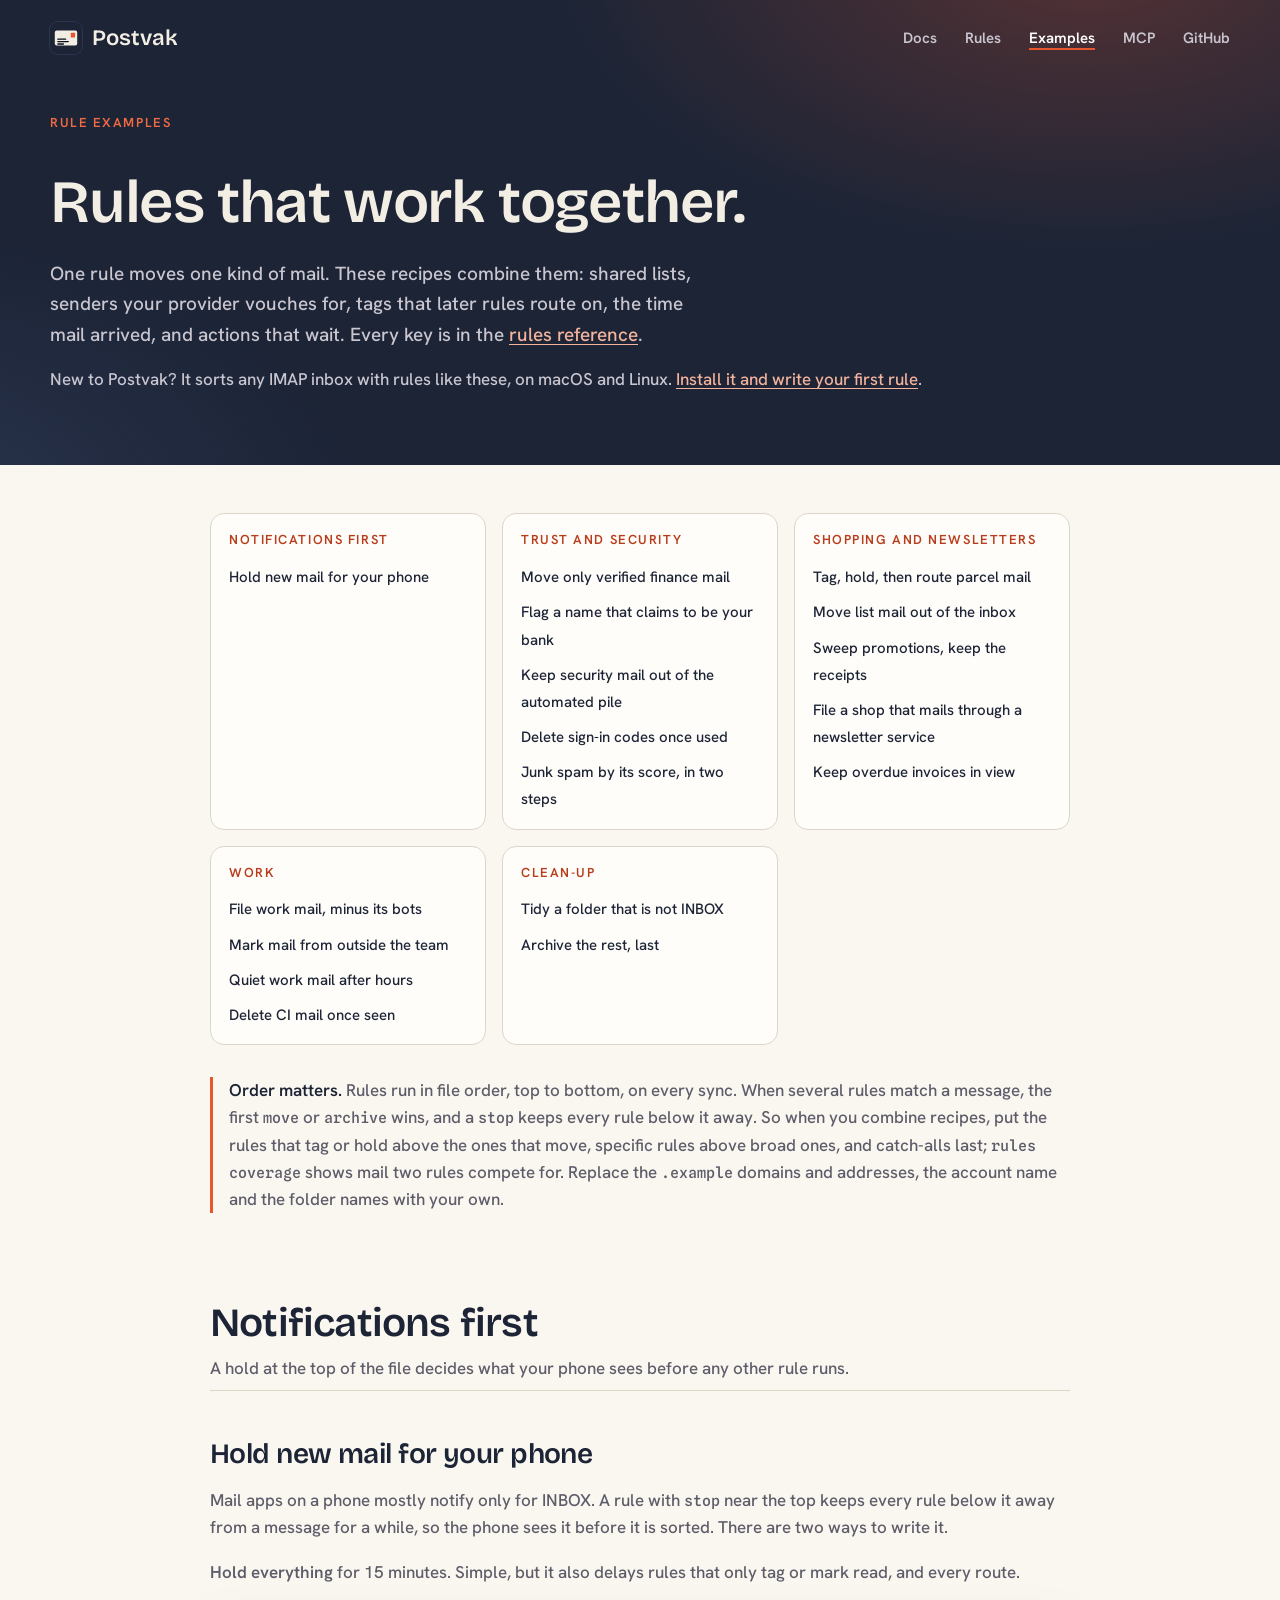
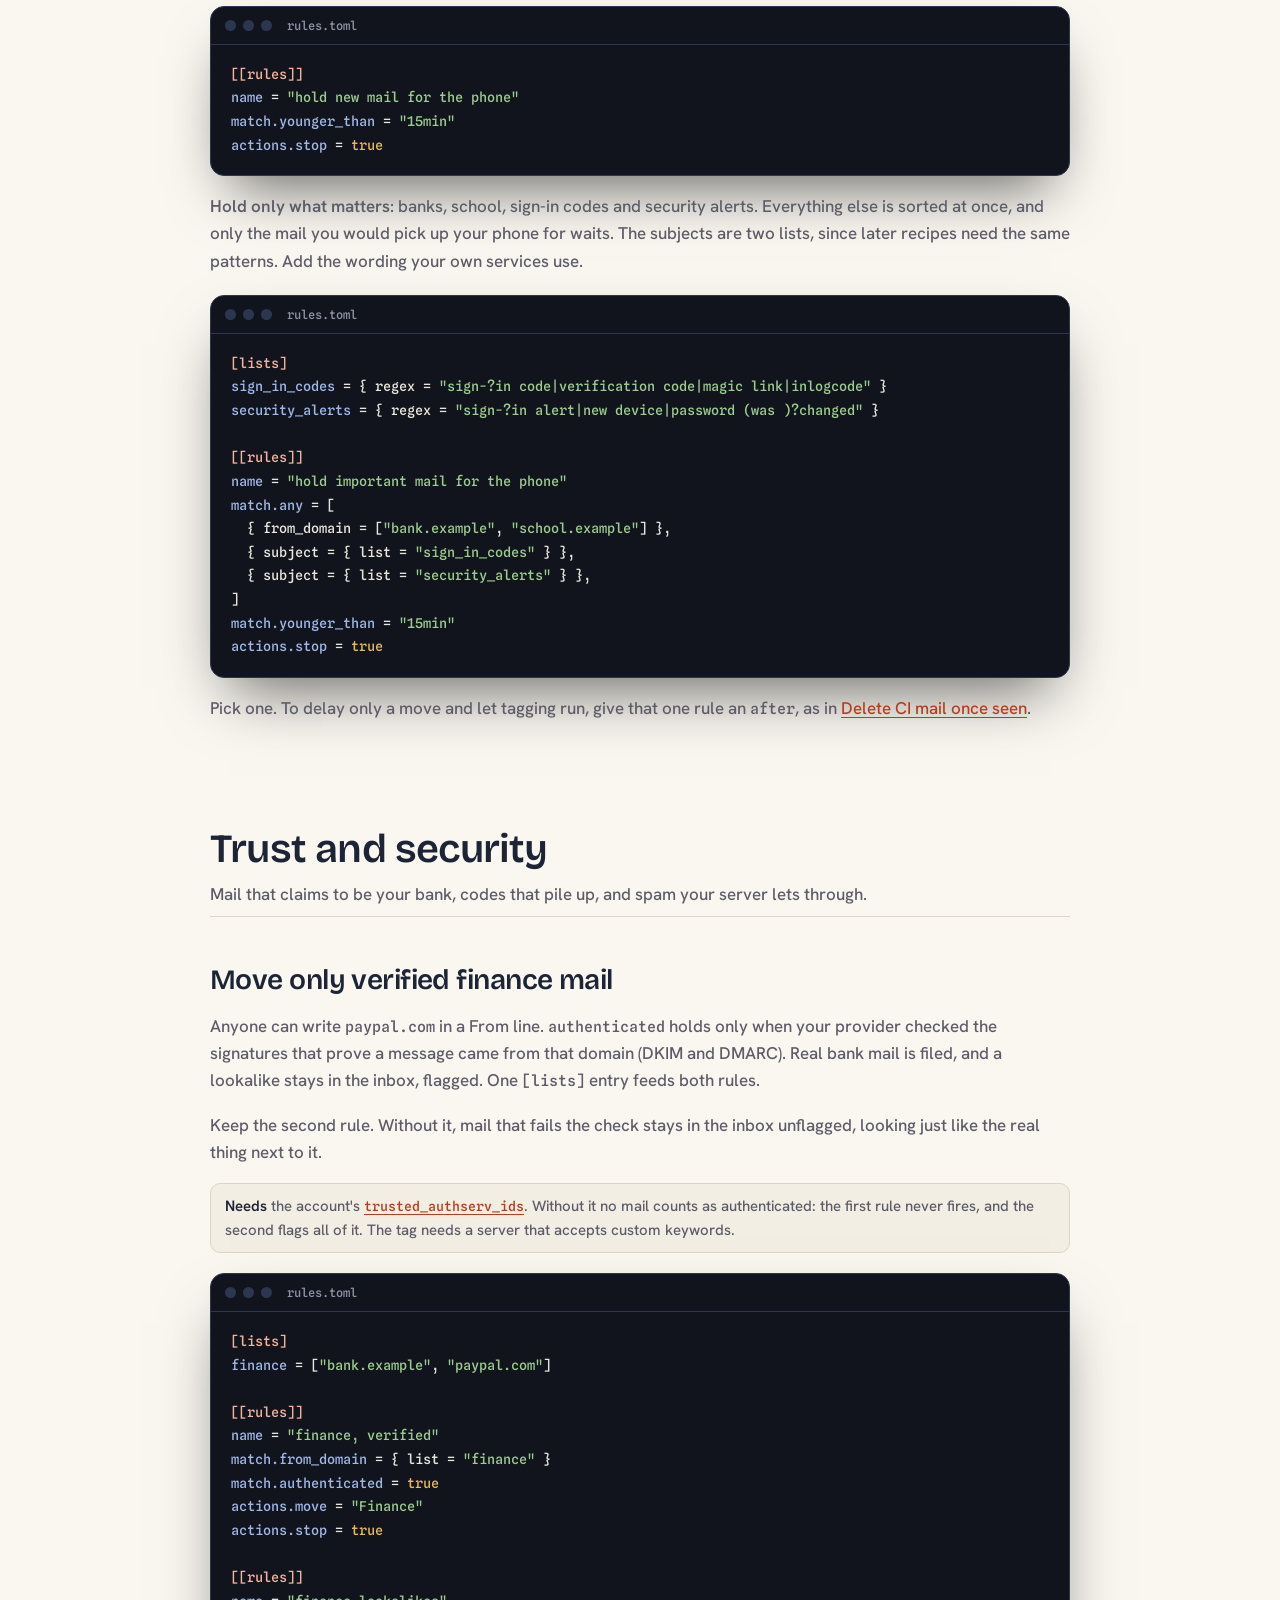
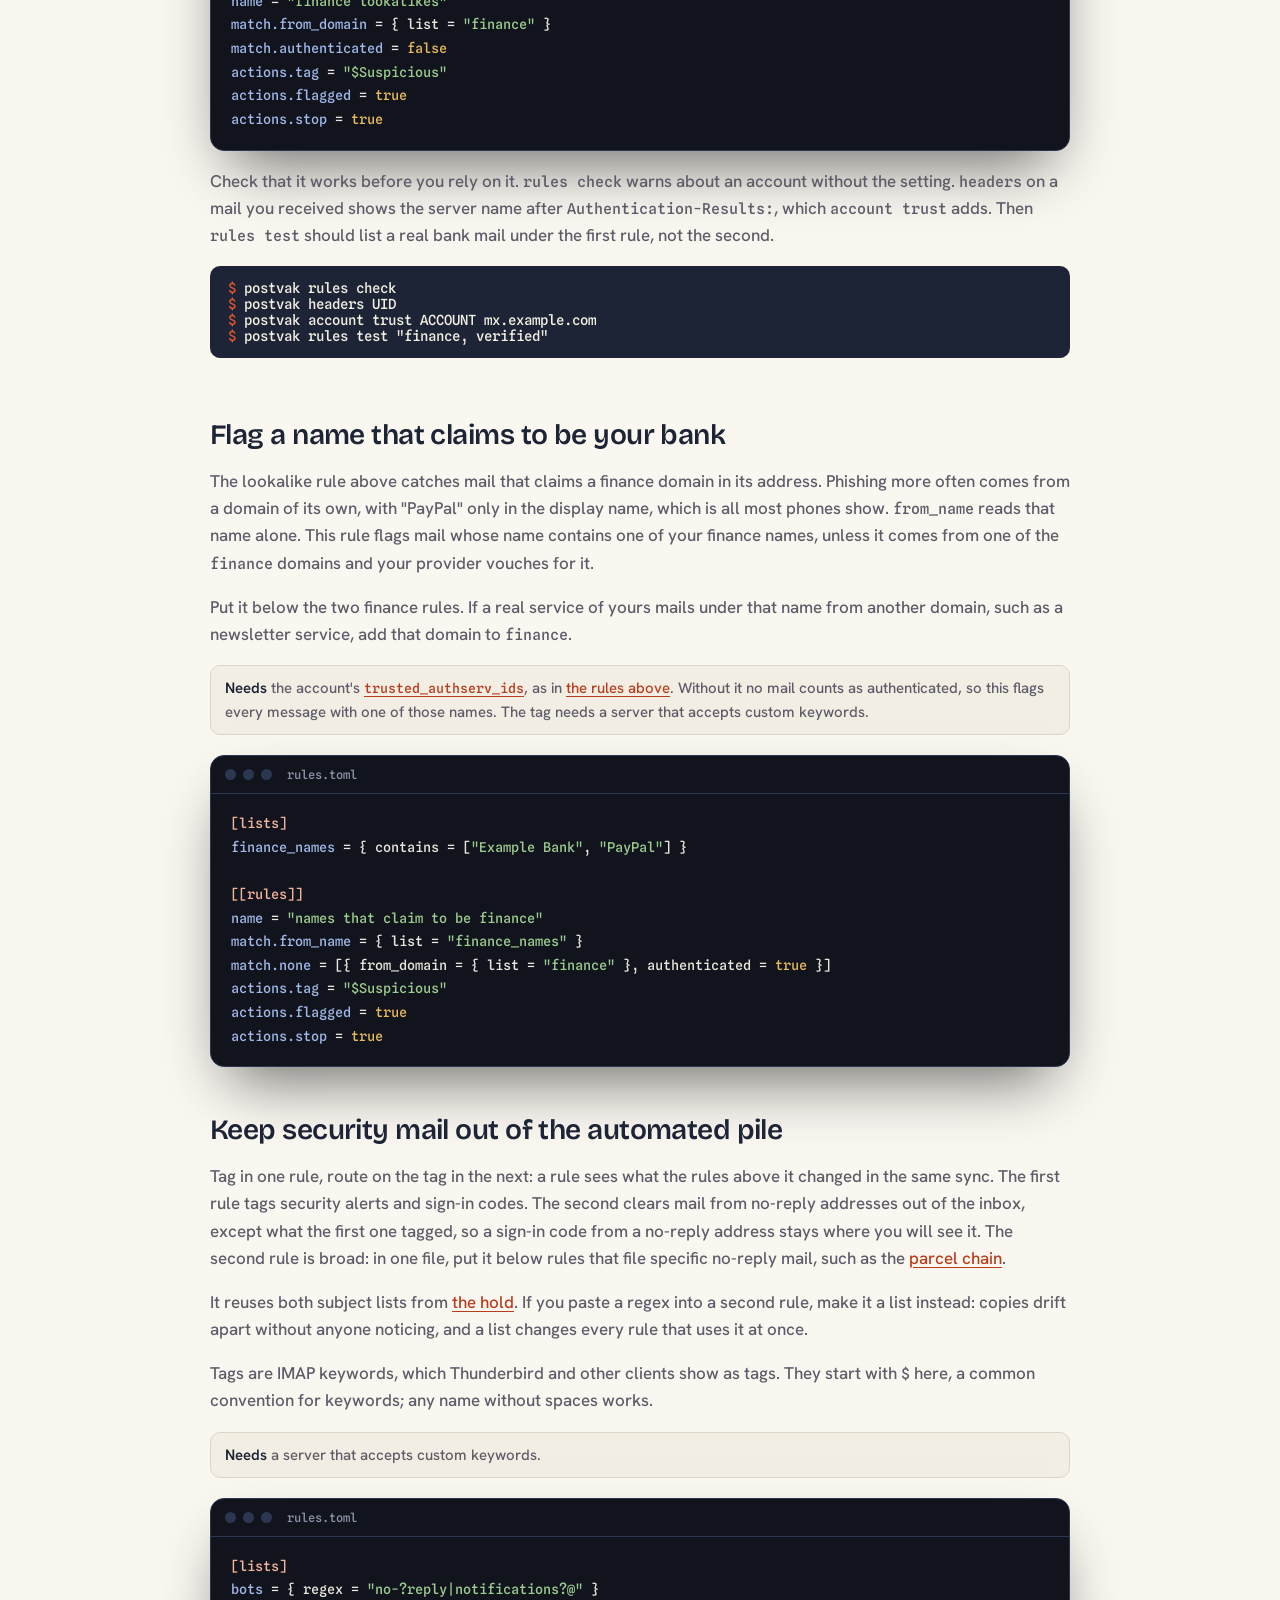
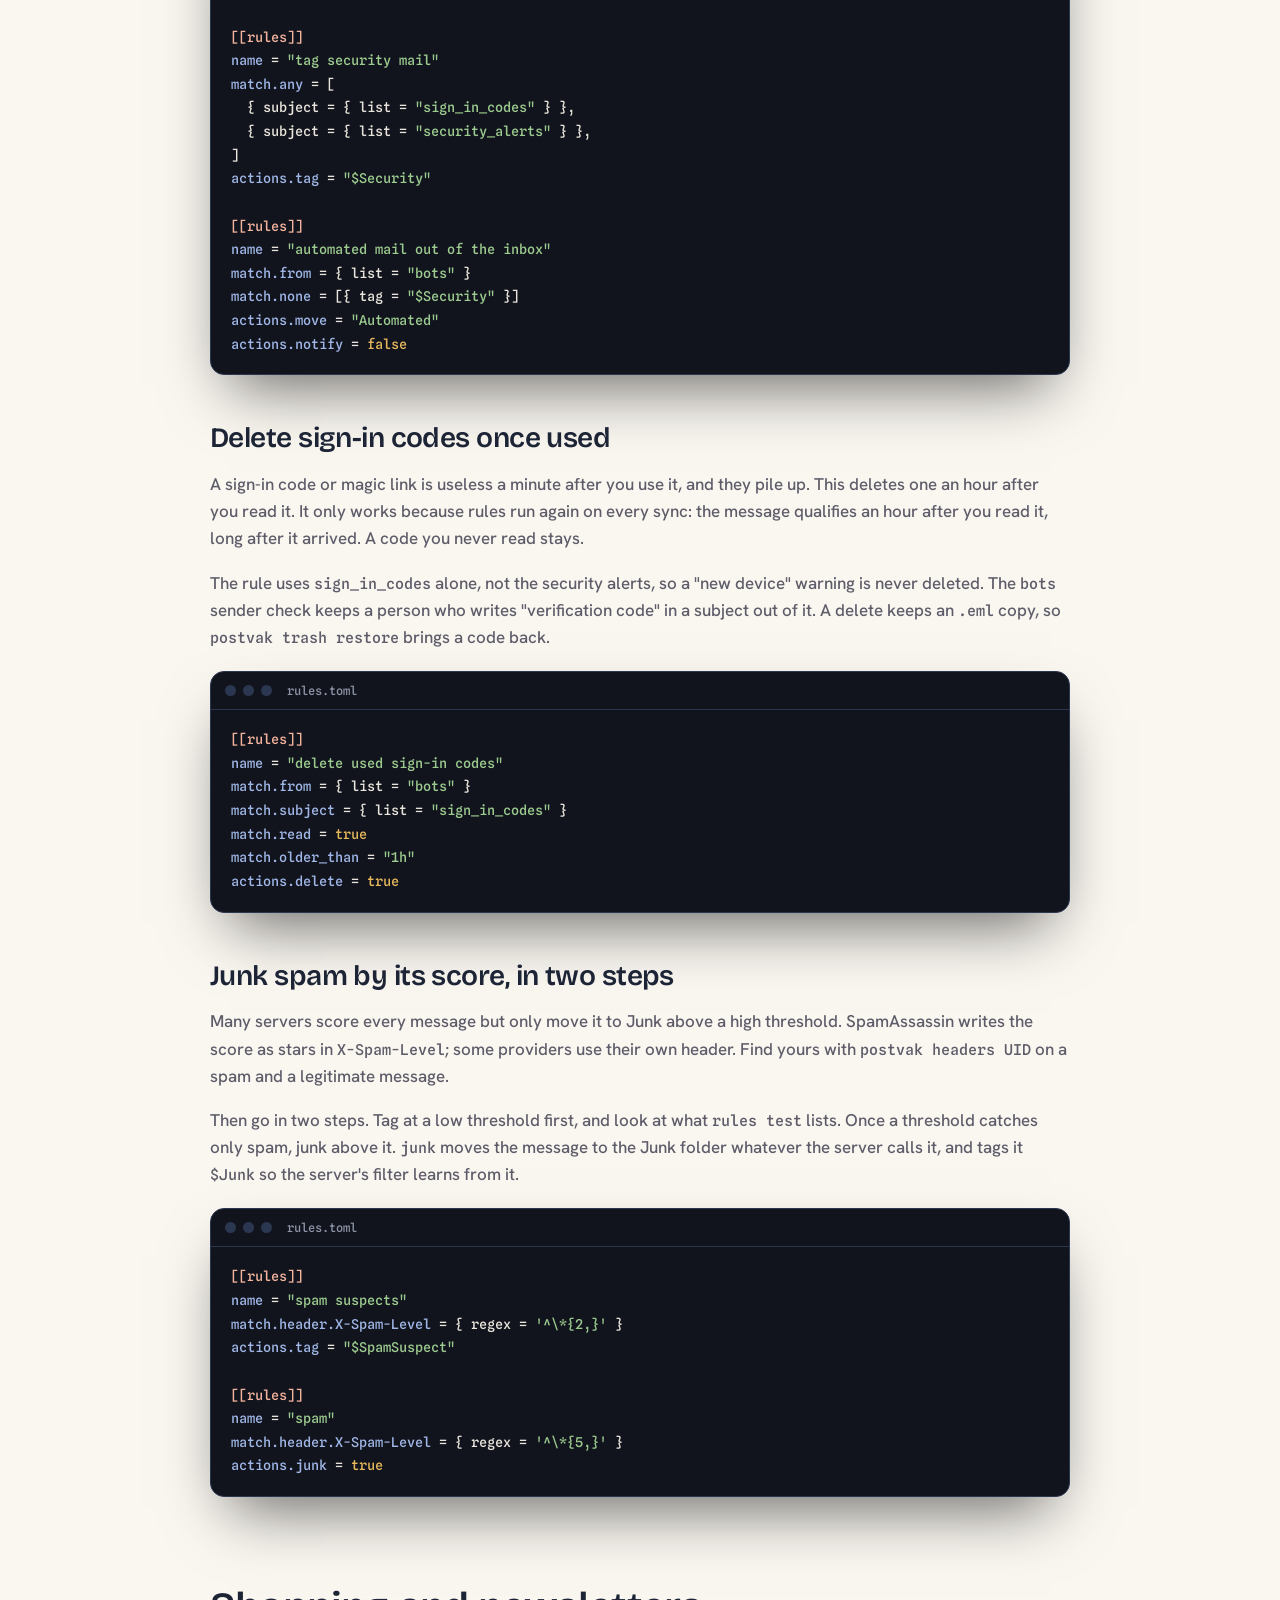
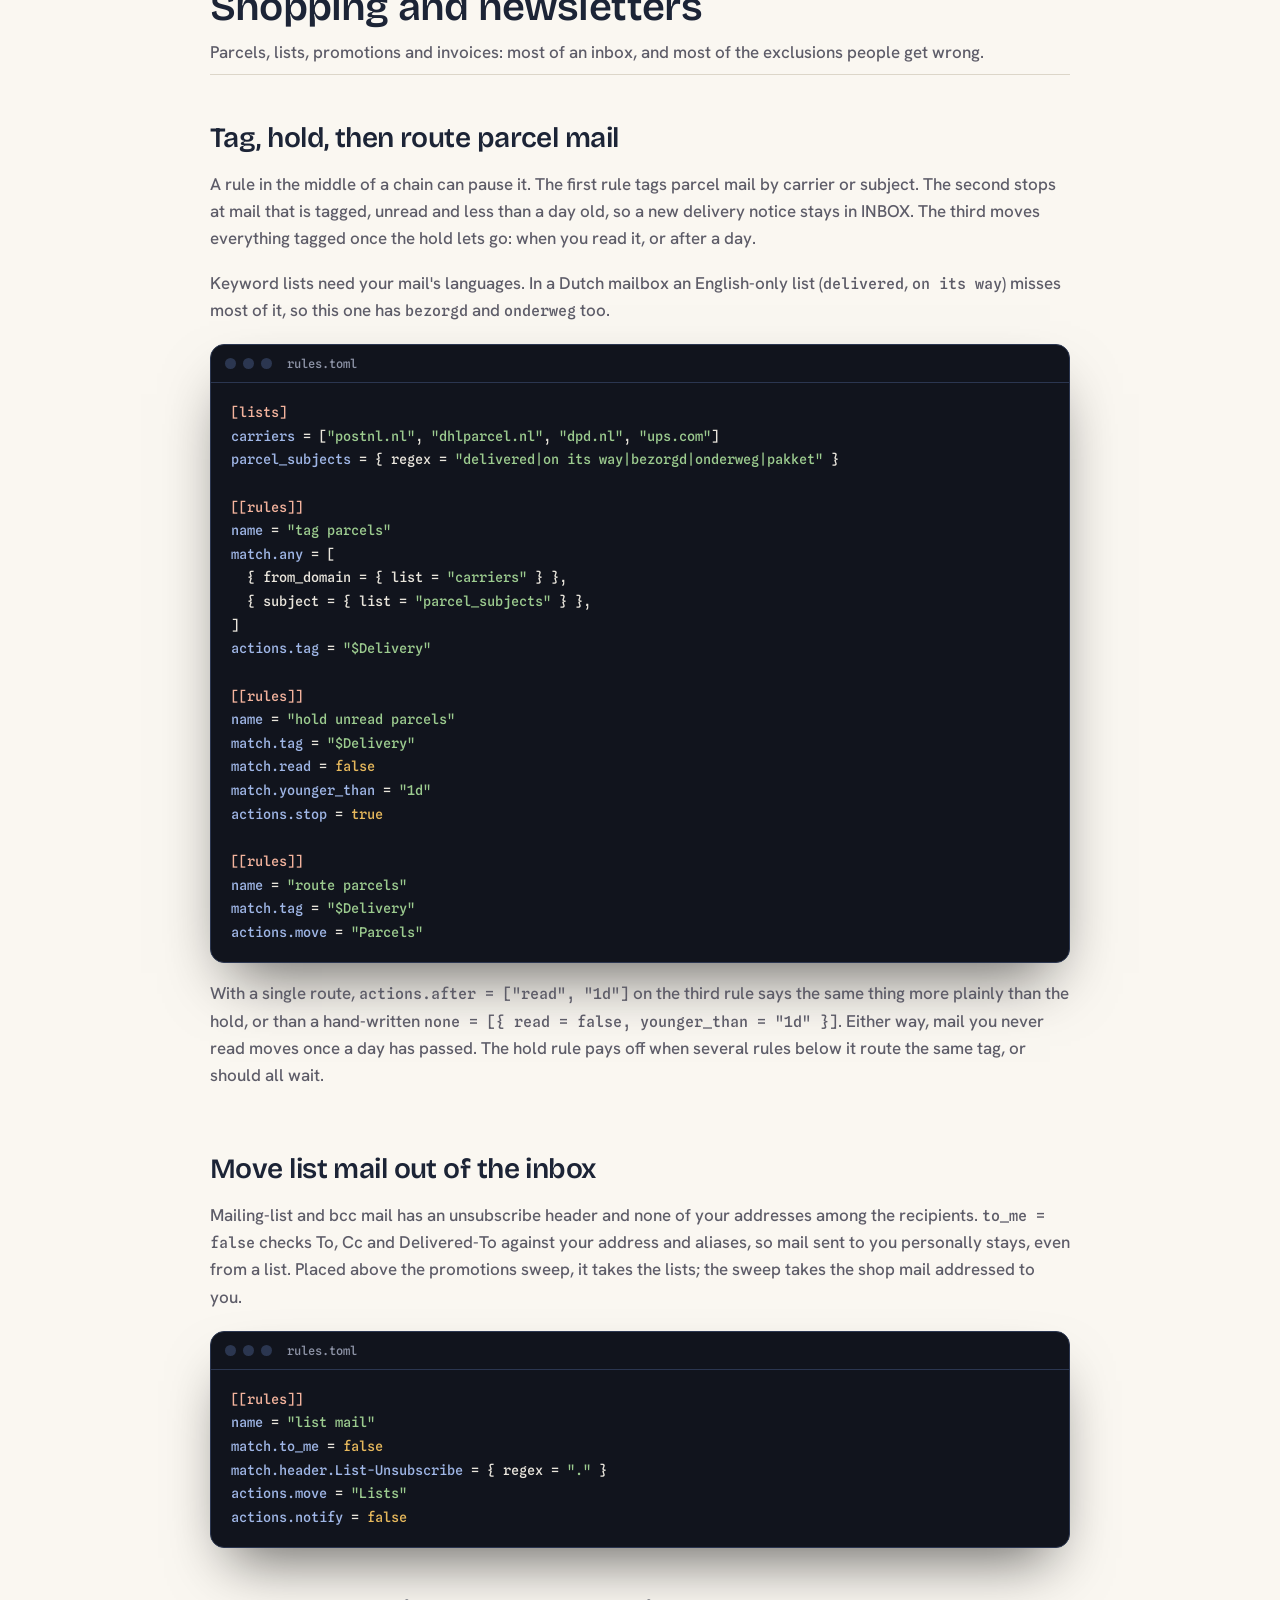
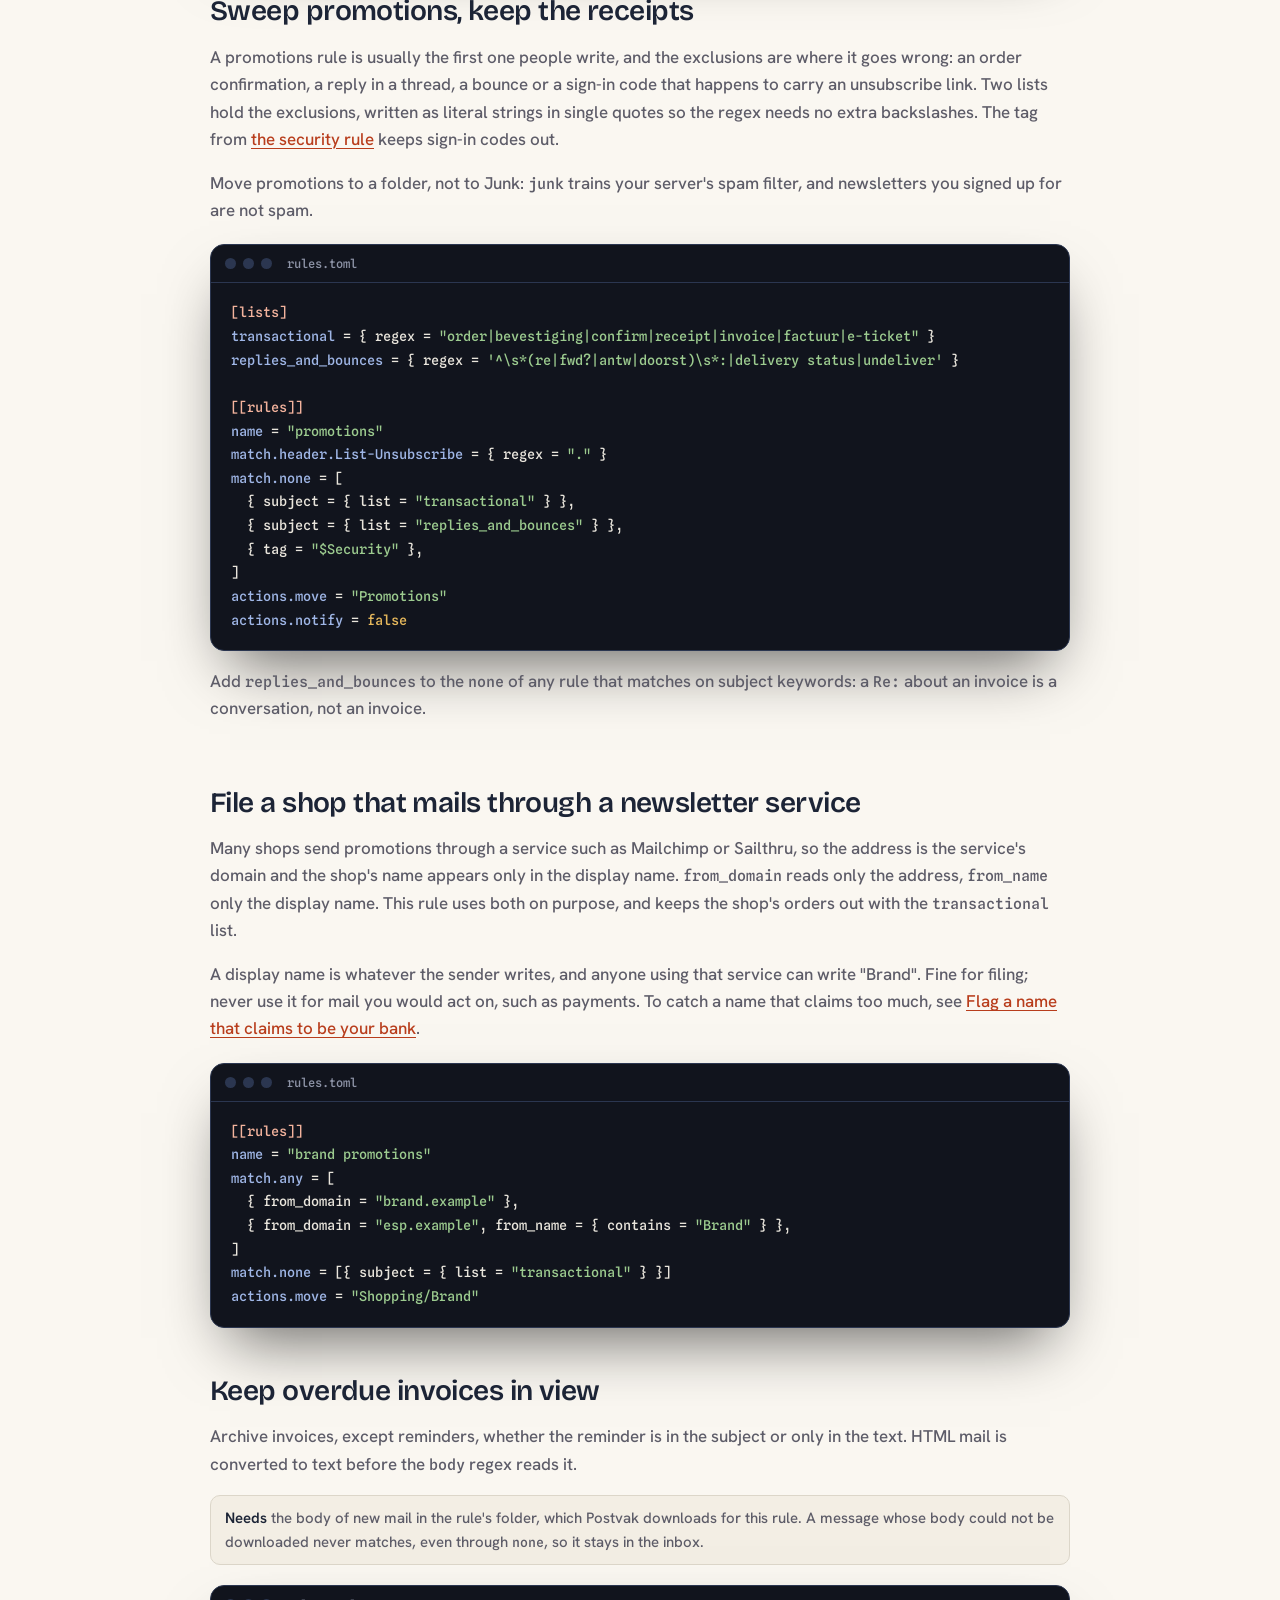
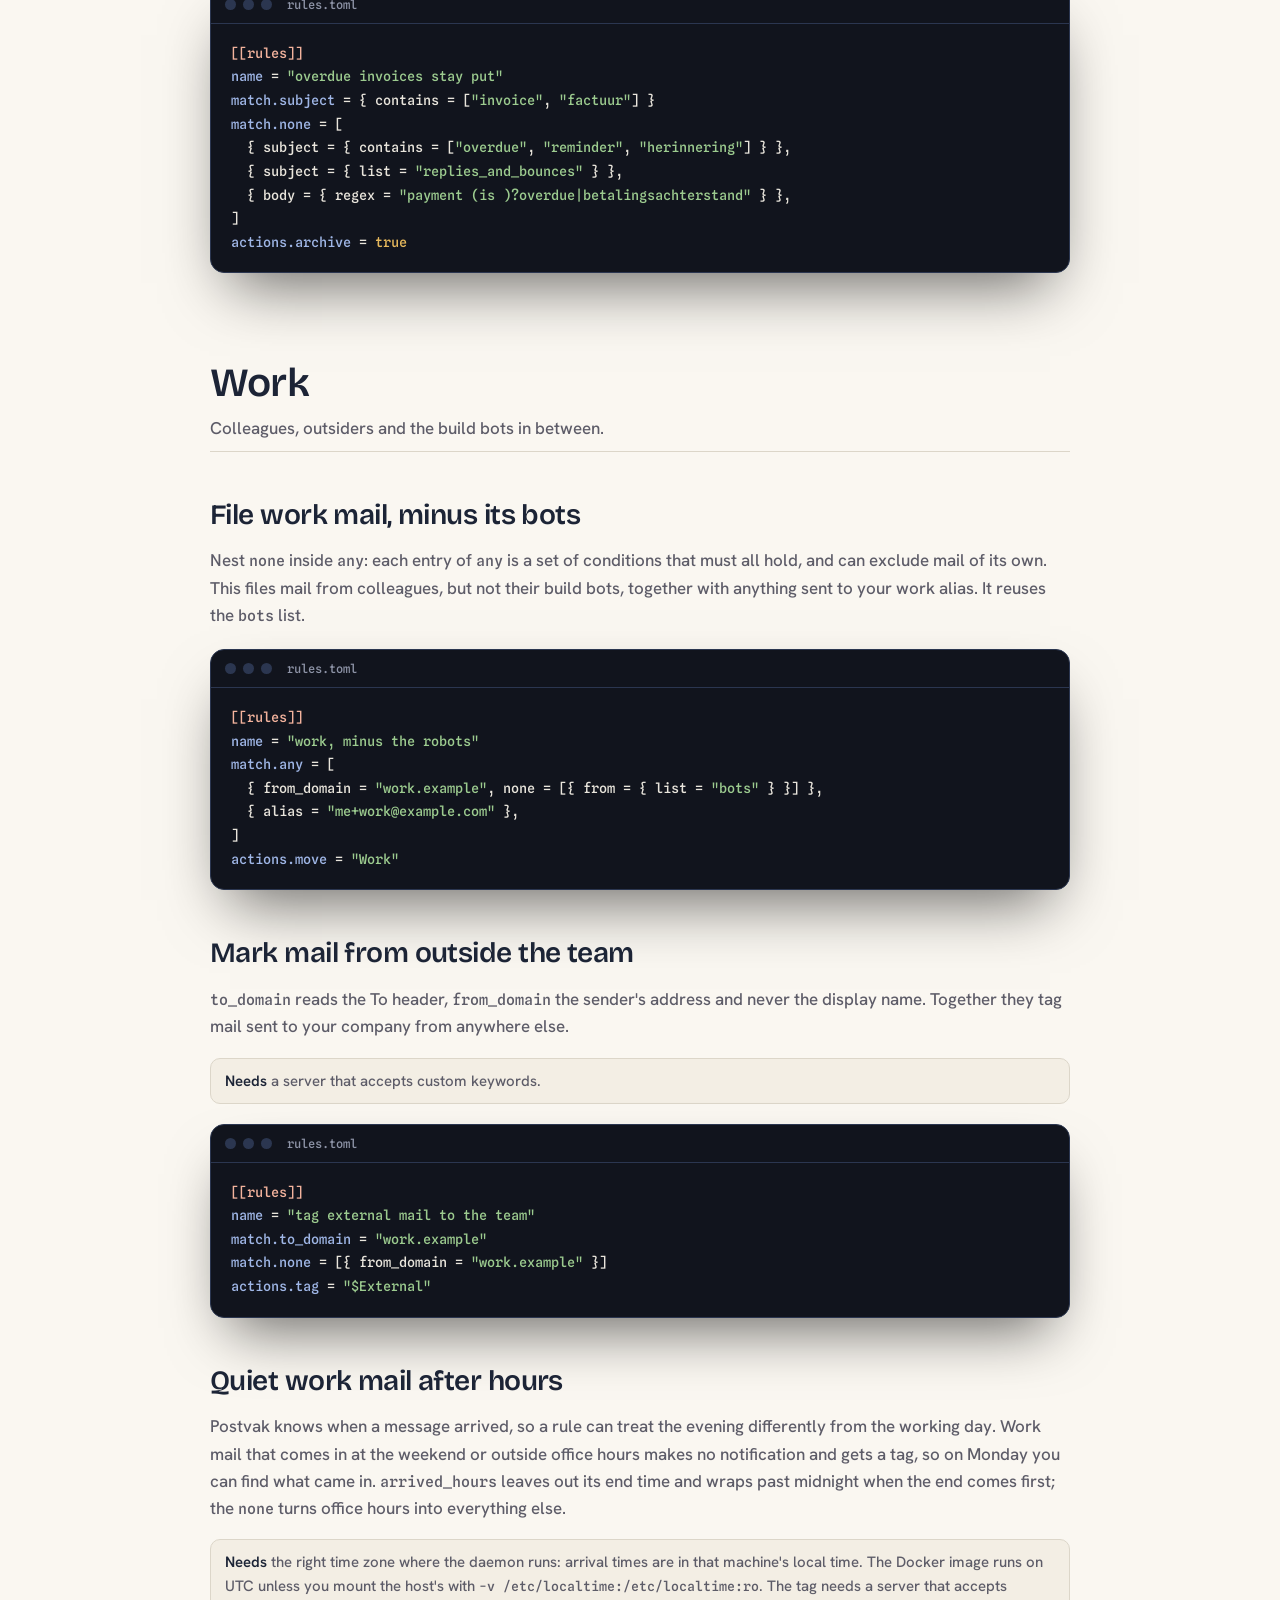
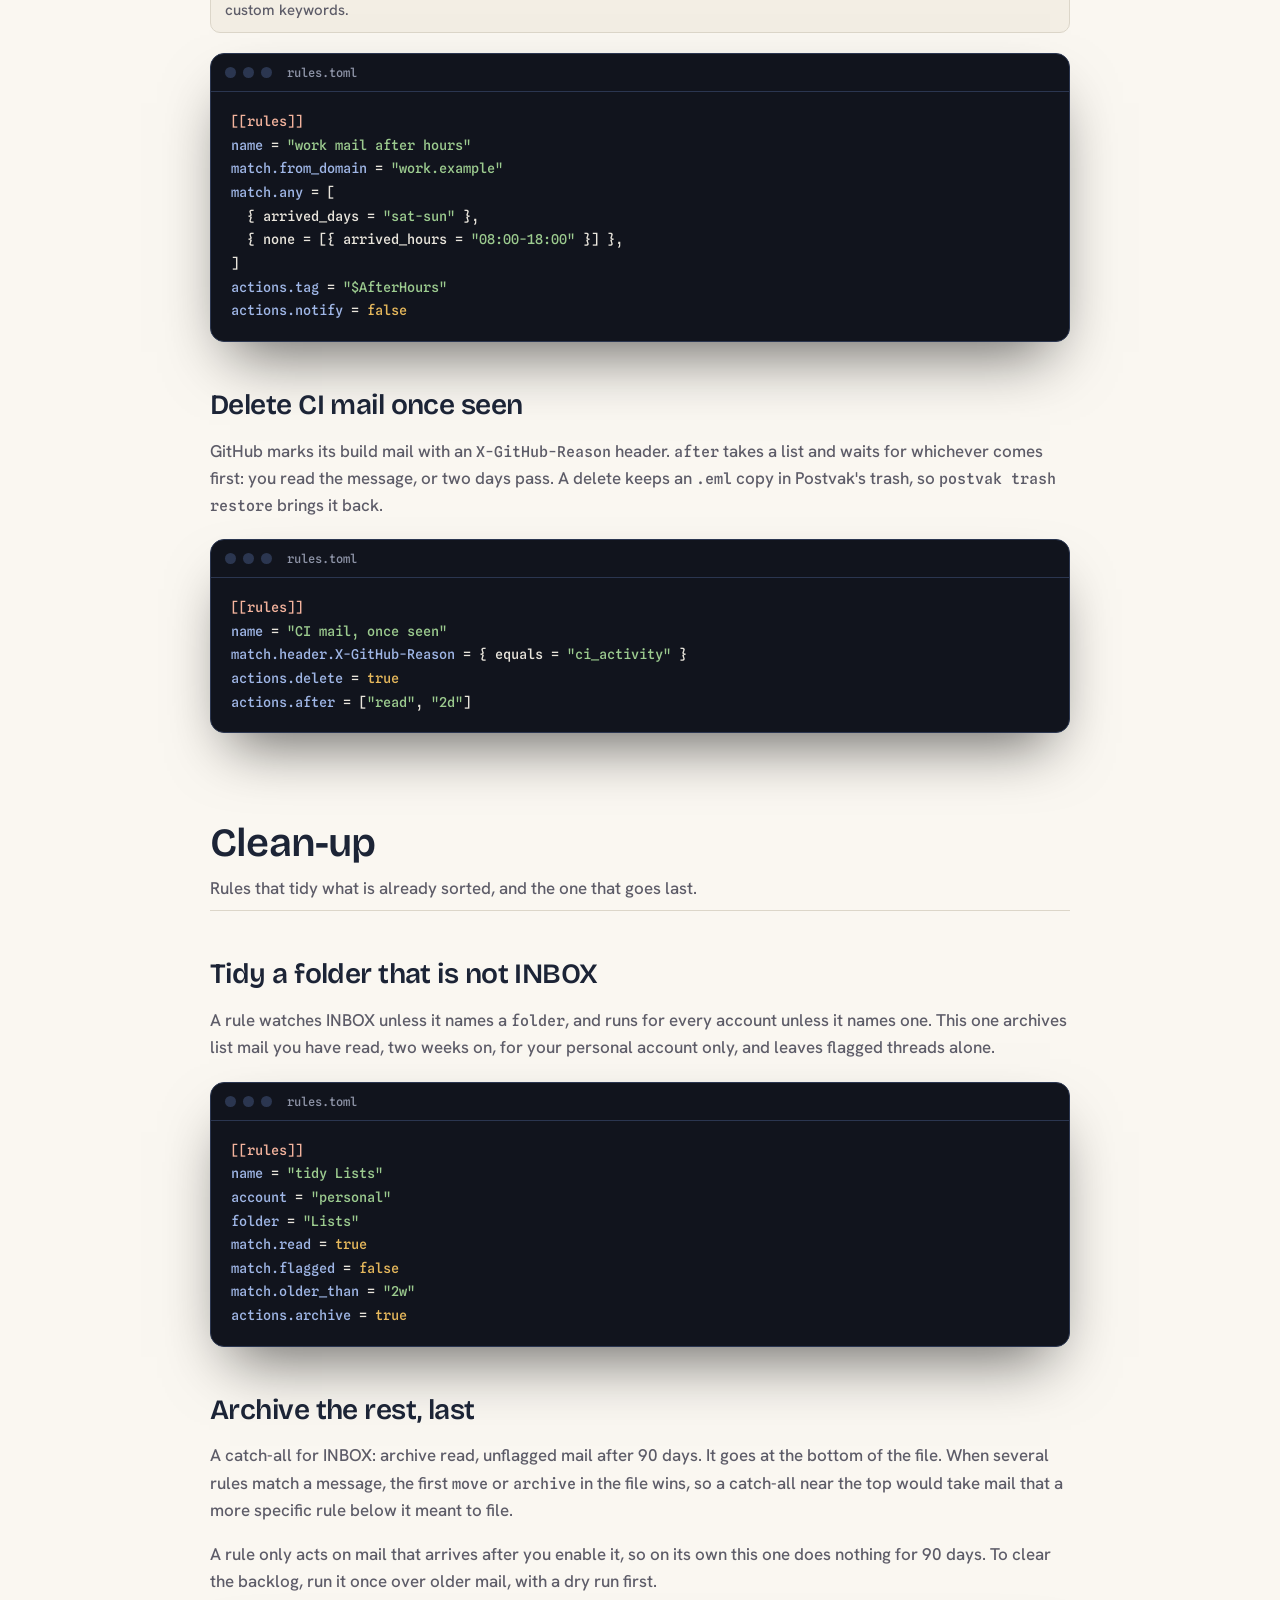
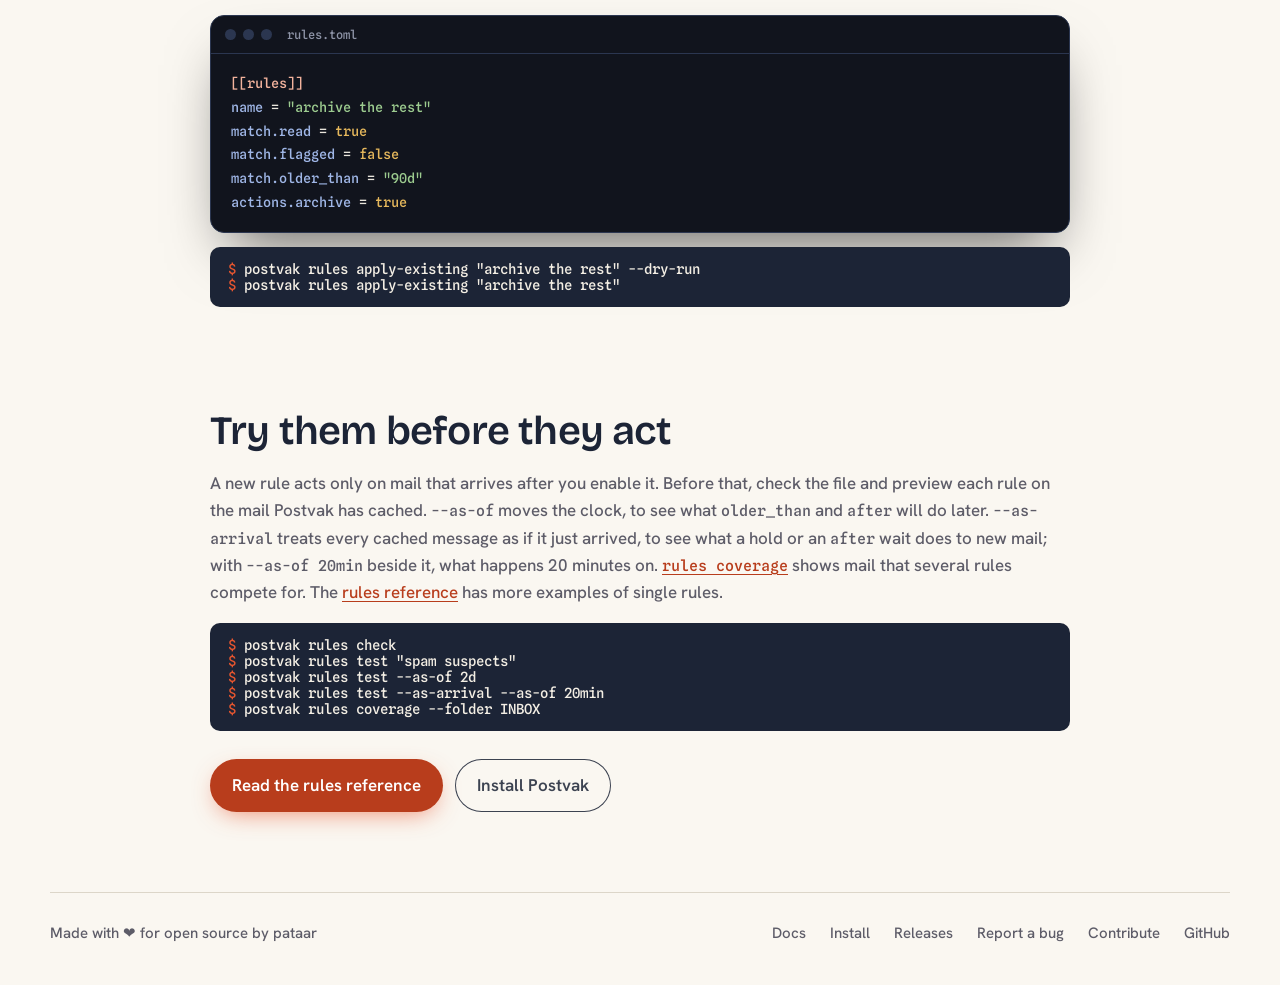
==== commit 532bc02a: "docs: sync landing page with postvak a55cc8d" ====
--- a/rule-examples.html
+++ b/rule-examples.html
@@ -4,7 +4,7 @@
 <meta charset="utf-8">
 <meta name="viewport" content="width=device-width, initial-scale=1">
 <title>Advanced rule examples — Postvak</title>
-<meta name="description" content="Postvak rules that work together: shared lists, verified senders, tags that route later rules, nested conditions, delayed actions and rules for other folders.">
+<meta name="description" content="Postvak rules that work together: shared lists, verified senders, display-name spoofing, tags that route later rules, nested conditions, arrival times, delayed actions and rules for other folders.">
 <link rel="canonical" href="https://postvak.pataar.nl/rule-examples.html">
 <link rel="icon" href="favicon.svg" type="image/svg+xml">
 <link rel="apple-touch-icon" href="assets/icon.png">
@@ -16,7 +16,7 @@
 <meta property="og:site_name" content="Postvak">
 <meta property="og:url" content="https://postvak.pataar.nl/rule-examples.html">
 <meta property="og:title" content="Advanced rule examples — Postvak">
-<meta property="og:description" content="Postvak rules that work together: shared lists, verified senders, tags that route later rules, nested conditions and delayed actions.">
+<meta property="og:description" content="Postvak rules that work together: shared lists, verified senders, tags that route later rules, arrival times and delayed actions.">
 <meta property="og:image" content="https://postvak.pataar.nl/assets/social-preview.png">
 <meta property="og:image:width" content="2560">
 <meta property="og:image:height" content="1280">
@@ -39,7 +39,7 @@
   <div class="wrap">
     <p class="eyebrow">Rule examples</p>
     <h1>Rules that work together.</h1>
-    <p class="lede">One rule moves one kind of mail. These recipes combine them: shared lists, senders your provider vouches for, tags that later rules route on, and actions that wait. Every key is in the <a href="/docs/rules.html">rules reference</a>.</p>
+    <p class="lede">One rule moves one kind of mail. These recipes combine them: shared lists, senders your provider vouches for, tags that later rules route on, the time mail arrived, and actions that wait. Every key is in the <a href="/docs/rules.html">rules reference</a>.</p>
     <p class="newcomer">New to Postvak? It sorts any IMAP inbox with rules like these, on macOS and Linux. <a href="/docs/quickstart.html">Install it and write your first rule</a>.</p>
   </div>
 </header>
@@ -54,9 +54,10 @@
     </ul>
   </div>
   <div class="toc-group">
-    <a class="toc-title" href="#security">Trust and security<span class="count">4 recipes</span></a>
+    <a class="toc-title" href="#security">Trust and security<span class="count">5 recipes</span></a>
     <ul>
       <li><a href="#verified">Move only verified finance mail</a></li>
+      <li><a href="#display-name">Flag a name that claims to be your bank</a></li>
       <li><a href="#tag-route">Keep security mail out of the automated pile</a></li>
       <li><a href="#codes">Delete sign-in codes once used</a></li>
       <li><a href="#spam">Junk spam by its score, in two steps</a></li>
@@ -73,10 +74,11 @@
     </ul>
   </div>
   <div class="toc-group">
-    <a class="toc-title" href="#work">Work<span class="count">3 recipes</span></a>
+    <a class="toc-title" href="#work">Work<span class="count">4 recipes</span></a>
     <ul>
       <li><a href="#nested">File work mail, minus its bots</a></li>
       <li><a href="#external">Mark mail from outside the team</a></li>
+      <li><a href="#after-hours">Quiet work mail after hours</a></li>
       <li><a href="#after">Delete CI mail once seen</a></li>
     </ul>
   </div>
@@ -157,6 +159,24 @@
 <span class="p">$</span> postvak rules test "finance, verified"</code></pre>
 </article>
 
+<article id="display-name">
+  <h3>Flag a name that claims to be your bank</h3>
+  <p>The lookalike rule above catches mail that claims a finance domain in its address. Phishing more often comes from a domain of its own, with "PayPal" only in the display name, which is all most phones show. <code>from_name</code> reads that name alone. This rule flags mail whose name contains one of your finance names, unless it comes from one of the <code>finance</code> domains and your provider vouches for it.</p>
+  <p>Put it below the two finance rules. If a real service of yours mails under that name from another domain, such as a newsletter service, add that domain to <code>finance</code>.</p>
+  <p class="needs"><b>Needs</b> the account's <a href="/docs/rules.html#authenticated-mail"><code>trusted_authserv_ids</code></a>, as in <a href="#verified">the rules above</a>. Without it no mail counts as authenticated, so this flags every message with one of those names. The tag needs a server that accepts custom keywords.</p>
+  <div class="window"><div class="window-bar"><span></span><span></span><span></span><b>rules.toml</b></div>
+<pre tabindex="0" aria-label="rules.toml: flag a name that claims to be your bank"><code><span class="k">[lists]</span>
+<span class="a">finance_names</span> = { contains = [<span class="s">"Example Bank"</span>, <span class="s">"PayPal"</span>] }
+
+<span class="k">[[rules]]</span>
+<span class="a">name</span> = <span class="s">"names that claim to be finance"</span>
+<span class="a">match.from_name</span> = { list = <span class="s">"finance_names"</span> }
+<span class="a">match.none</span> = [{ from_domain = { list = <span class="s">"finance"</span> }, authenticated = <span class="b">true</span> }]
+<span class="a">actions.tag</span> = <span class="s">"$Suspicious"</span>
+<span class="a">actions.flagged</span> = <span class="b">true</span>
+<span class="a">actions.stop</span> = <span class="b">true</span></code></pre></div>
+</article>
+
 <article id="tag-route">
   <h3>Keep security mail out of the automated pile</h3>
   <p>Tag in one rule, route on the tag in the next: a rule sees what the rules above it changed in the same sync. The first rule tags security alerts and sign-in codes. The second clears mail from no-reply addresses out of the inbox, except what the first one tagged, so a sign-in code from a no-reply address stays where you will see it. The second rule is broad: in one file, put it below rules that file specific no-reply mail, such as the <a href="#parcels">parcel chain</a>.</p>
@@ -285,14 +305,14 @@
 
 <article id="esp">
   <h3>File a shop that mails through a newsletter service</h3>
-  <p>Many shops send promotions through a service such as Mailchimp or Sailthru, so the address is the service's domain and the shop's name appears only in the display name. <code>from_domain</code> reads only the address; <code>from</code> reads the whole header, display name included. This rule uses both on purpose, and keeps the shop's orders out with the <code>transactional</code> list.</p>
-  <p>A display name is whatever the sender writes, and anyone using that service can write "Brand". Fine for filing; never use it for mail you would act on, such as payments.</p>
+  <p>Many shops send promotions through a service such as Mailchimp or Sailthru, so the address is the service's domain and the shop's name appears only in the display name. <code>from_domain</code> reads only the address, <code>from_name</code> only the display name. This rule uses both on purpose, and keeps the shop's orders out with the <code>transactional</code> list.</p>
+  <p>A display name is whatever the sender writes, and anyone using that service can write "Brand". Fine for filing; never use it for mail you would act on, such as payments. To catch a name that claims too much, see <a href="#display-name">Flag a name that claims to be your bank</a>.</p>
   <div class="window"><div class="window-bar"><span></span><span></span><span></span><b>rules.toml</b></div>
 <pre tabindex="0" aria-label="rules.toml: file a shop that mails through a newsletter service"><code><span class="k">[[rules]]</span>
 <span class="a">name</span> = <span class="s">"brand promotions"</span>
 <span class="a">match.any</span> = [
   { from_domain = <span class="s">"brand.example"</span> },
-  { from_domain = <span class="s">"esp.example"</span>, from = { contains = <span class="s">"Brand"</span> } },
+  { from_domain = <span class="s">"esp.example"</span>, from_name = { contains = <span class="s">"Brand"</span> } },
 ]
 <span class="a">match.none</span> = [{ subject = { list = <span class="s">"transactional"</span> } }]
 <span class="a">actions.move</span> = <span class="s">"Shopping/Brand"</span></code></pre></div>
@@ -342,6 +362,22 @@
 <span class="a">match.to_domain</span> = <span class="s">"work.example"</span>
 <span class="a">match.none</span> = [{ from_domain = <span class="s">"work.example"</span> }]
 <span class="a">actions.tag</span> = <span class="s">"$External"</span></code></pre></div>
+</article>
+
+<article id="after-hours">
+  <h3>Quiet work mail after hours</h3>
+  <p>Postvak knows when a message arrived, so a rule can treat the evening differently from the working day. Work mail that comes in at the weekend or outside office hours makes no notification and gets a tag, so on Monday you can find what came in. <code>arrived_hours</code> leaves out its end time and wraps past midnight when the end comes first; the <code>none</code> turns office hours into everything else.</p>
+  <p class="needs"><b>Needs</b> the right time zone where the daemon runs: arrival times are in that machine's local time. The Docker image runs on UTC unless you mount the host's with <code>-v /etc/localtime:/etc/localtime:ro</code>. The tag needs a server that accepts custom keywords.</p>
+  <div class="window"><div class="window-bar"><span></span><span></span><span></span><b>rules.toml</b></div>
+<pre tabindex="0" aria-label="rules.toml: quiet work mail after hours"><code><span class="k">[[rules]]</span>
+<span class="a">name</span> = <span class="s">"work mail after hours"</span>
+<span class="a">match.from_domain</span> = <span class="s">"work.example"</span>
+<span class="a">match.any</span> = [
+  { arrived_days = <span class="s">"sat-sun"</span> },
+  { none = [{ arrived_hours = <span class="s">"08:00-18:00"</span> }] },
+]
+<span class="a">actions.tag</span> = <span class="s">"$AfterHours"</span>
+<span class="a">actions.notify</span> = <span class="b">false</span></code></pre></div>
 </article>
 
 <article id="after">
@@ -392,10 +428,11 @@
 
 <section id="test">
   <h2>Try them before they act</h2>
-  <p>A new rule acts only on mail that arrives after you enable it. Before that, check the file and preview each rule on the mail Postvak has cached. <code>--as-of</code> moves the clock, to see what <code>older_than</code> and <code>after</code> will do later, and <a href="/docs/rules.html#coverage"><code>rules coverage</code></a> shows mail that several rules compete for. The <a href="/docs/rules.html#examples">rules reference</a> has more examples of single rules.</p>
+  <p>A new rule acts only on mail that arrives after you enable it. Before that, check the file and preview each rule on the mail Postvak has cached. <code>--as-of</code> moves the clock, to see what <code>older_than</code> and <code>after</code> will do later. <code>--as-arrival</code> treats every cached message as if it just arrived, to see what a hold or an <code>after</code> wait does to new mail; with <code>--as-of 20min</code> beside it, what happens 20 minutes on. <a href="/docs/rules.html#coverage"><code>rules coverage</code></a> shows mail that several rules compete for. The <a href="/docs/rules.html#examples">rules reference</a> has more examples of single rules.</p>
   <pre class="inline-cmd" tabindex="0" aria-label="Commands to check and preview rules"><code><span class="p">$</span> postvak rules check
 <span class="p">$</span> postvak rules test "spam suspects"
 <span class="p">$</span> postvak rules test --as-of 2d
+<span class="p">$</span> postvak rules test --as-arrival --as-of 20min
 <span class="p">$</span> postvak rules coverage --folder INBOX</code></pre>
   <div class="cta">
     <a class="button primary" href="/docs/rules.html">Read the rules reference</a>
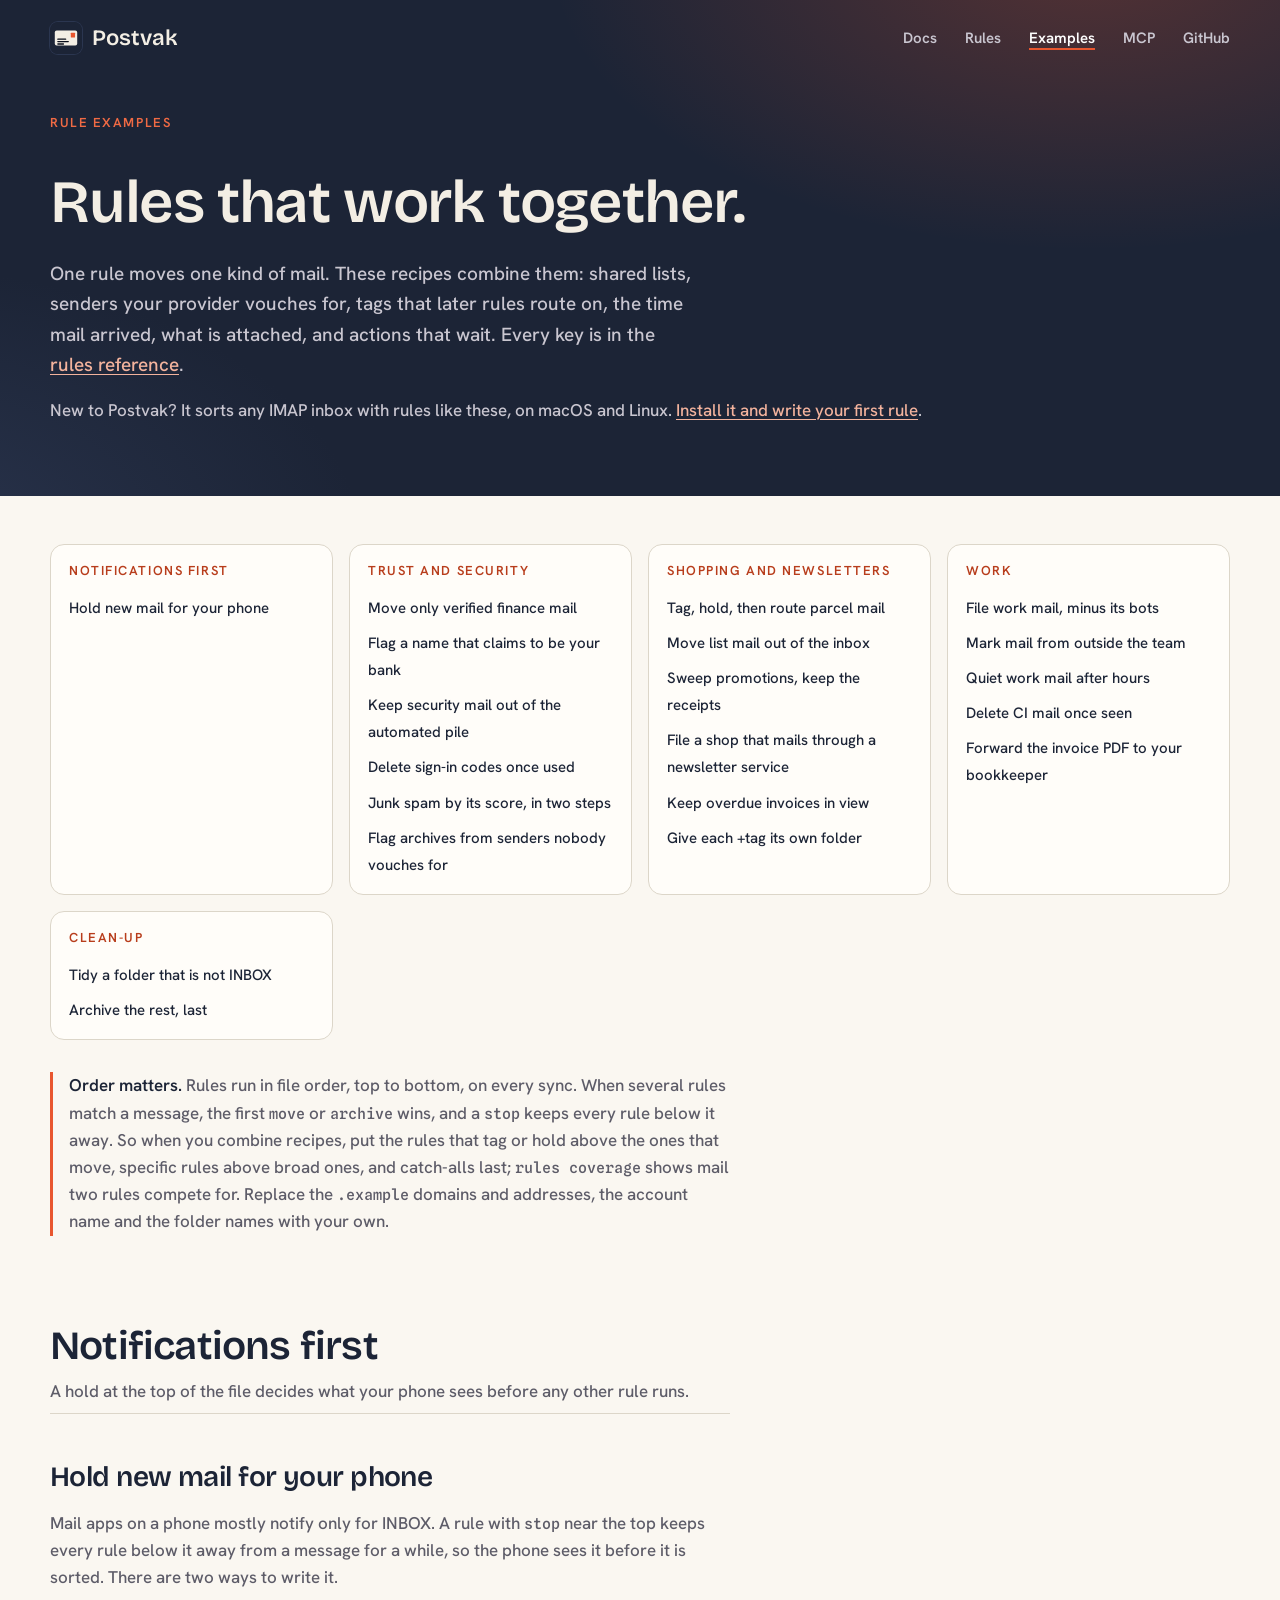
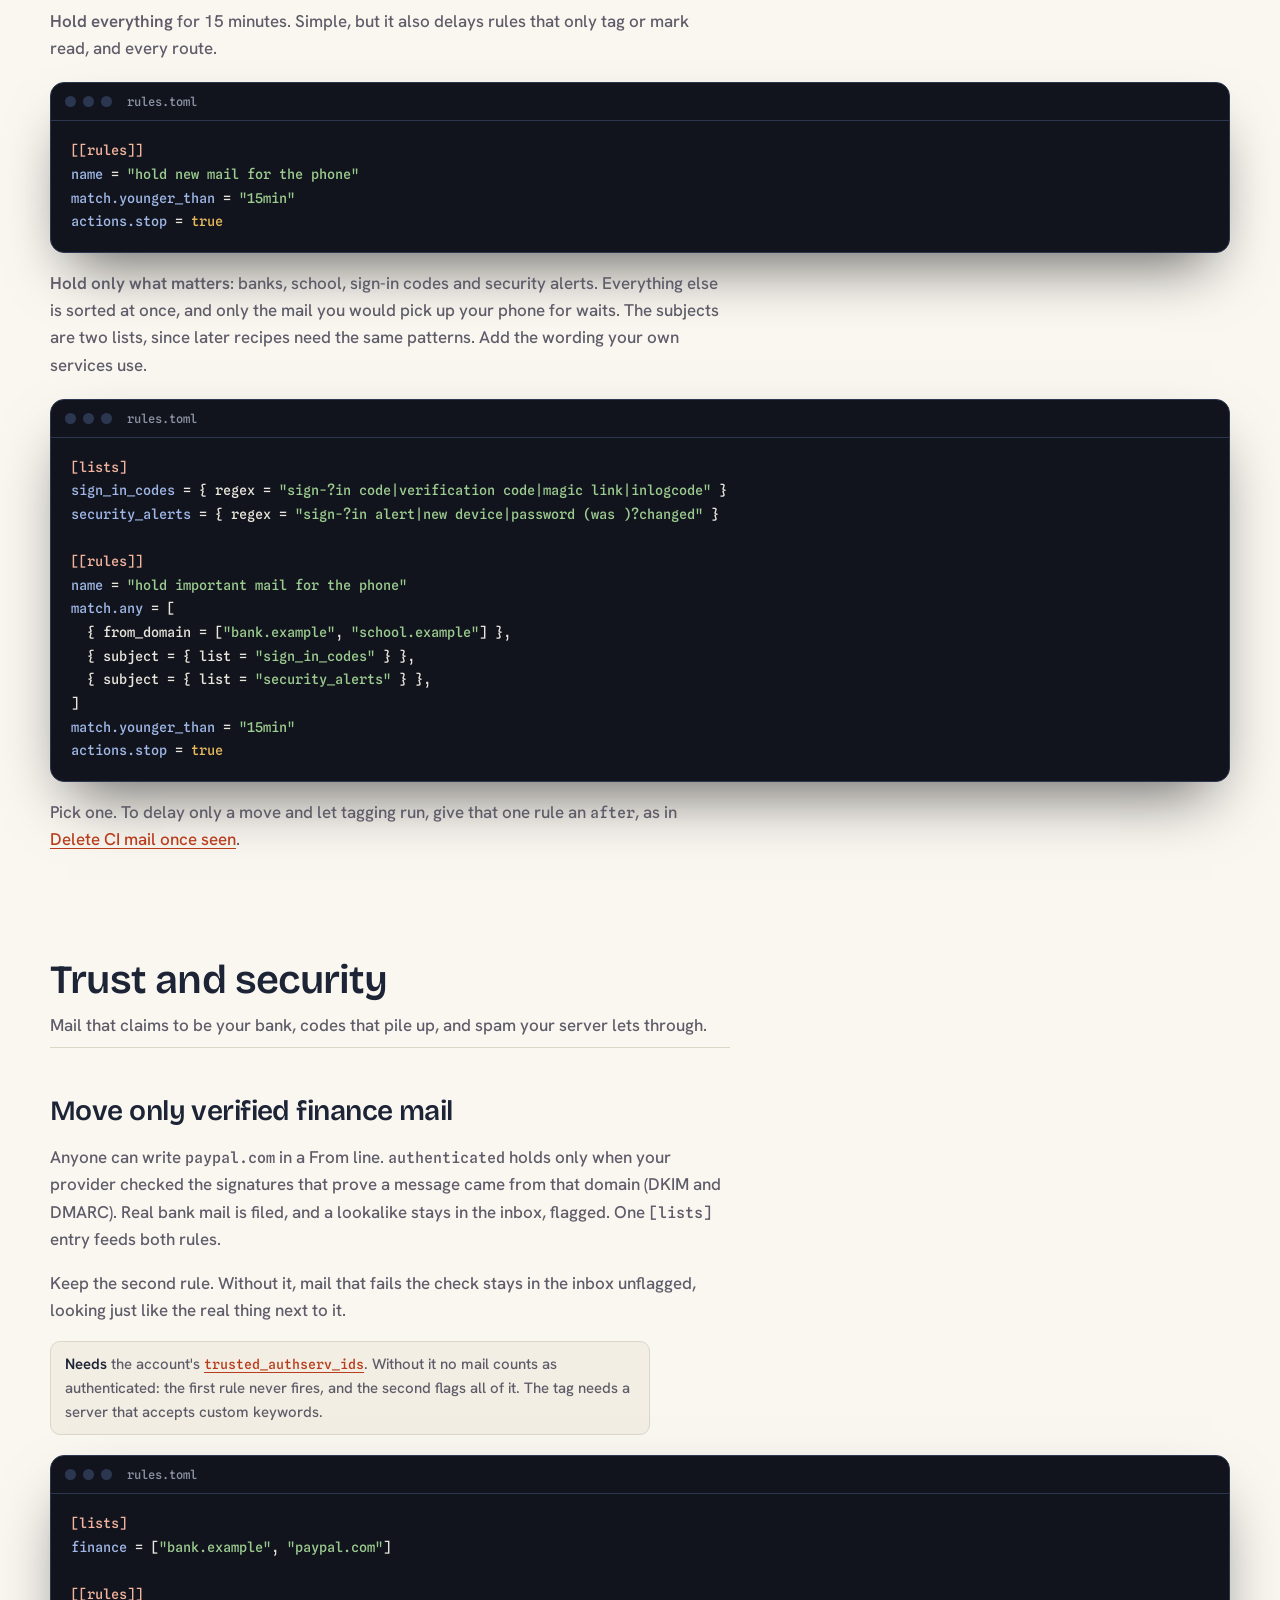
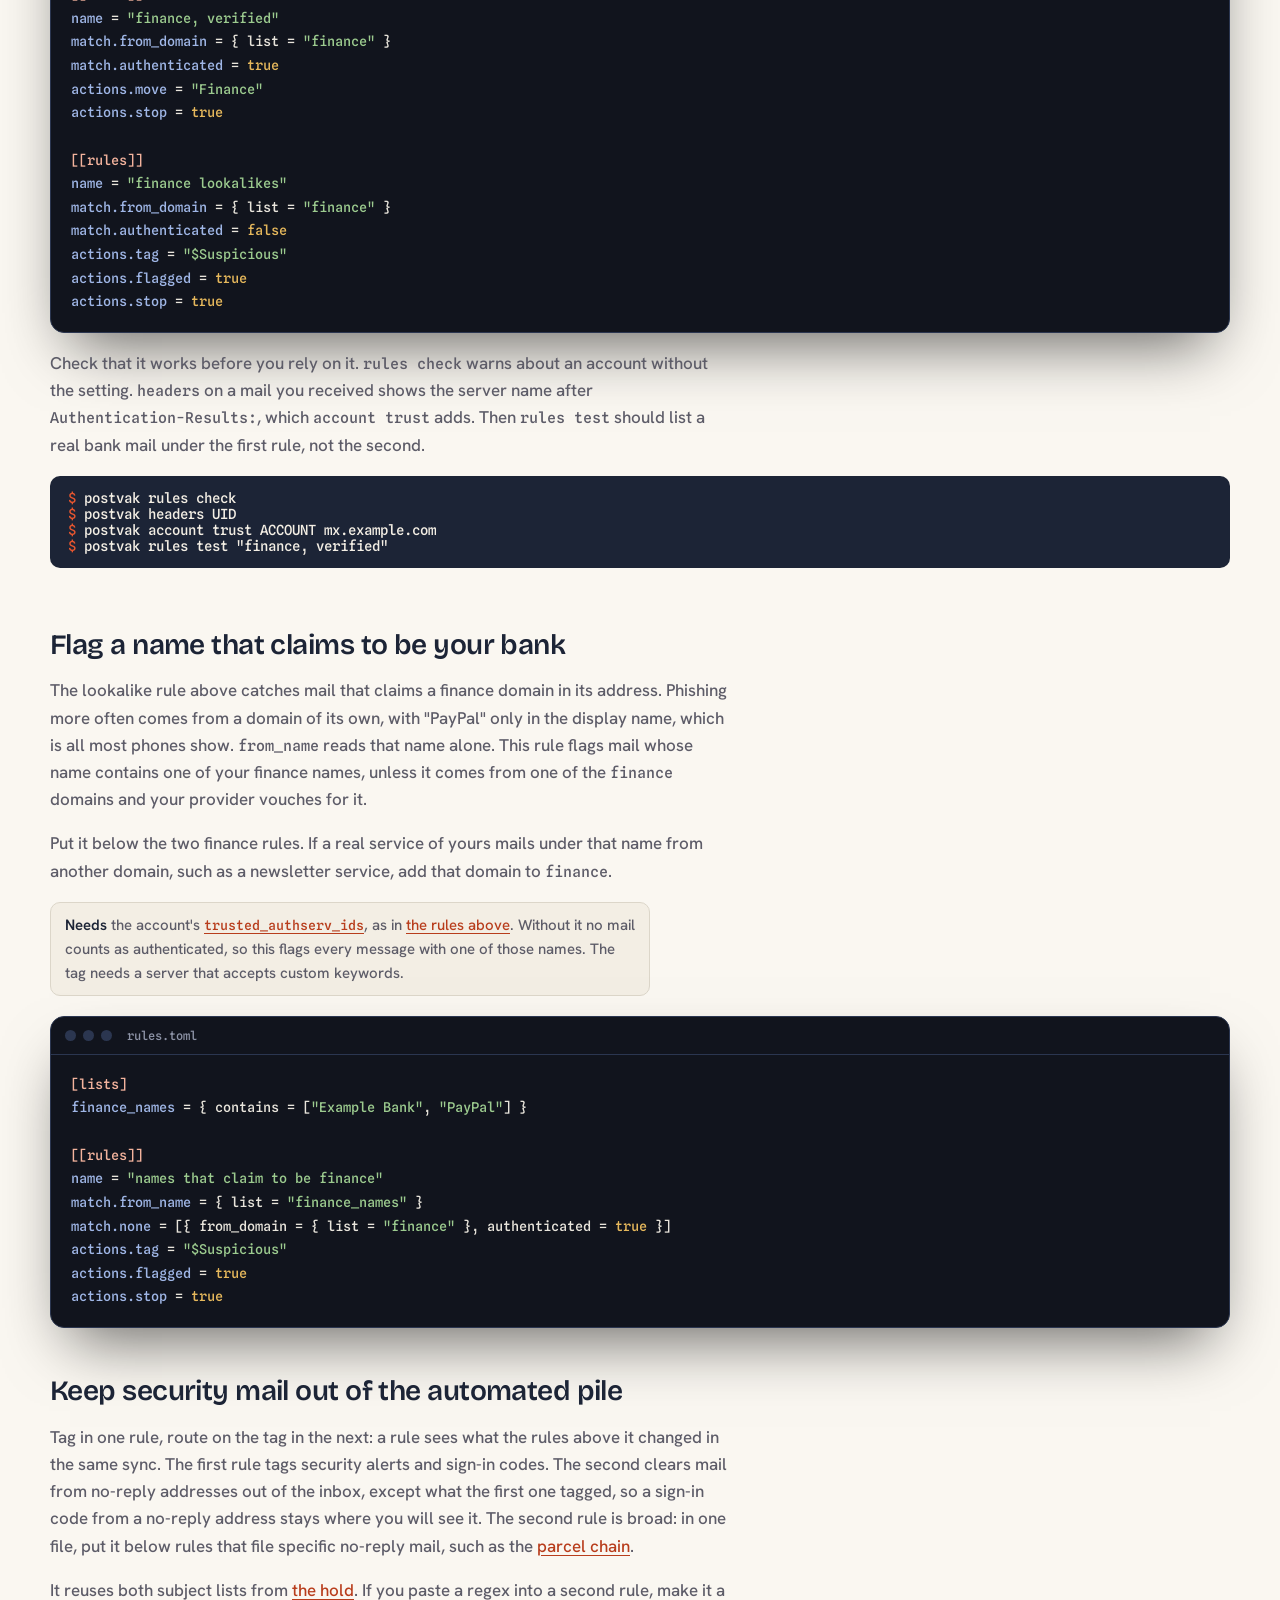
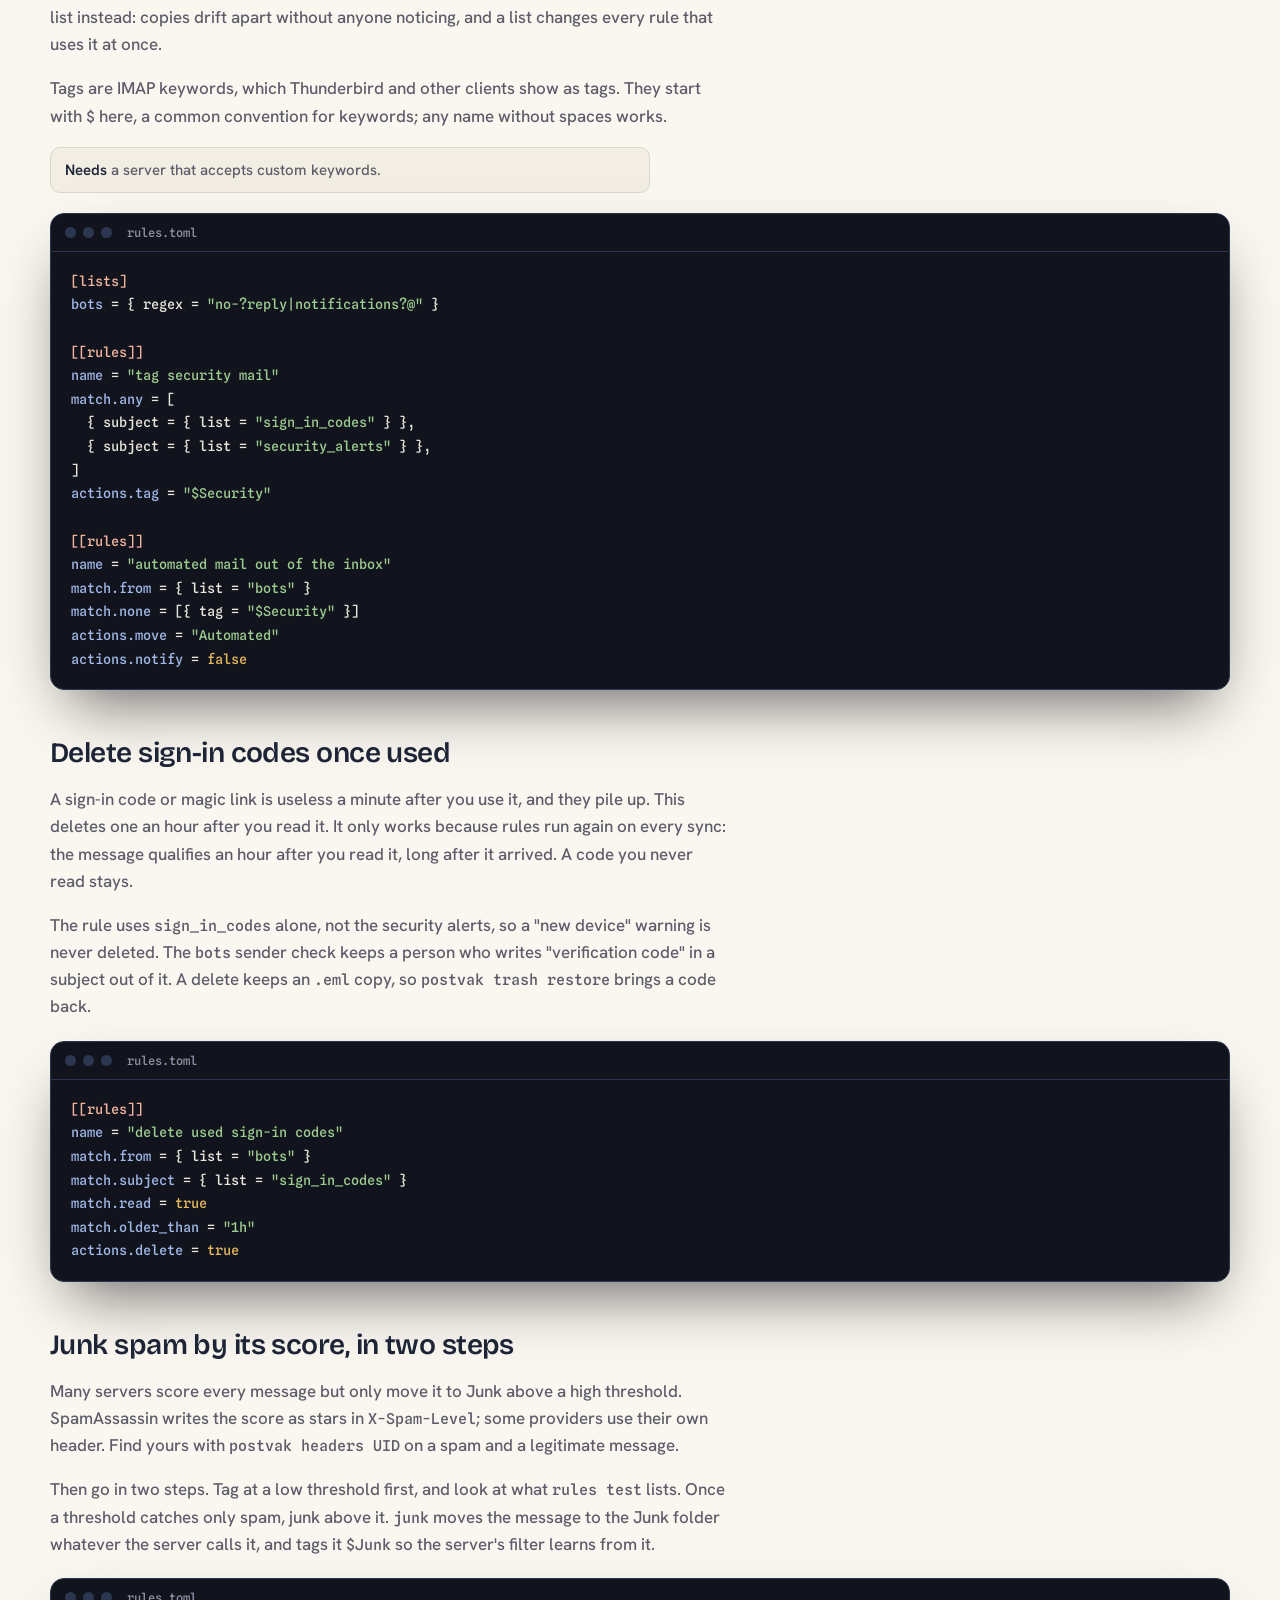
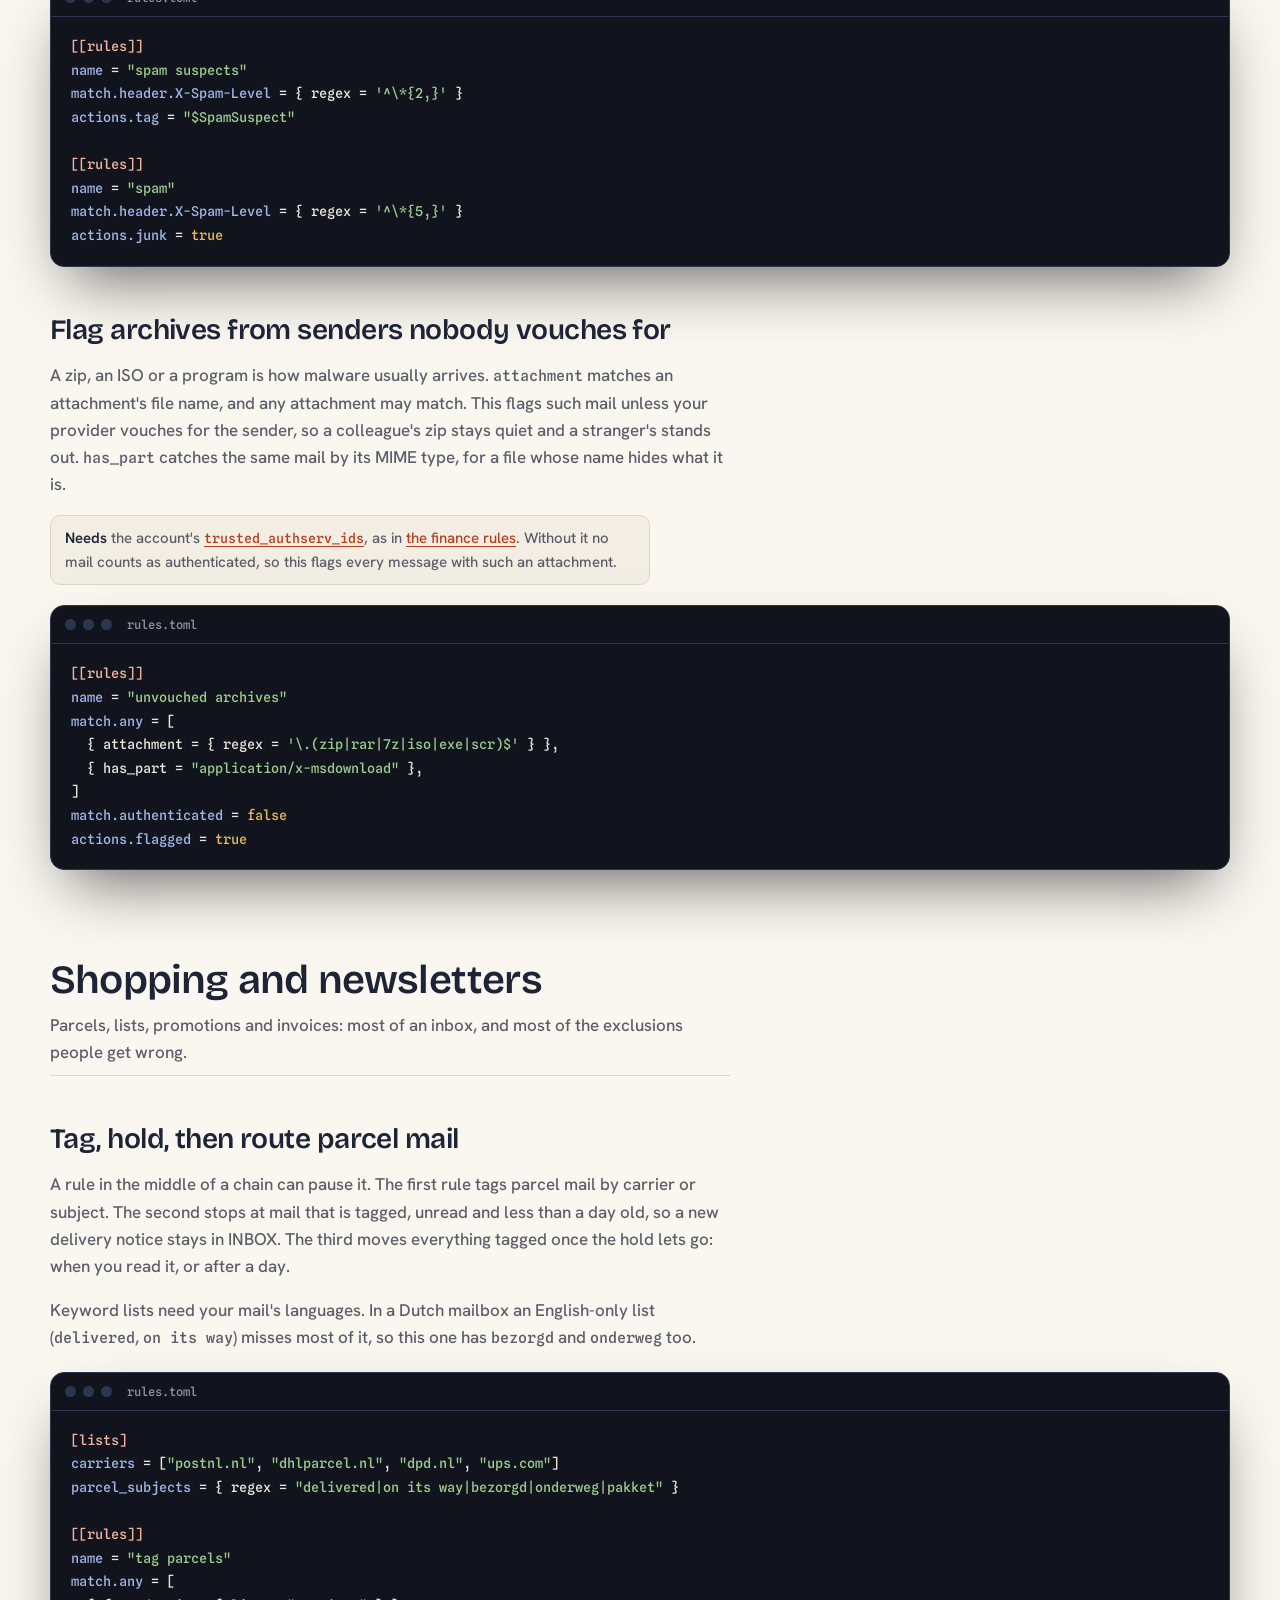
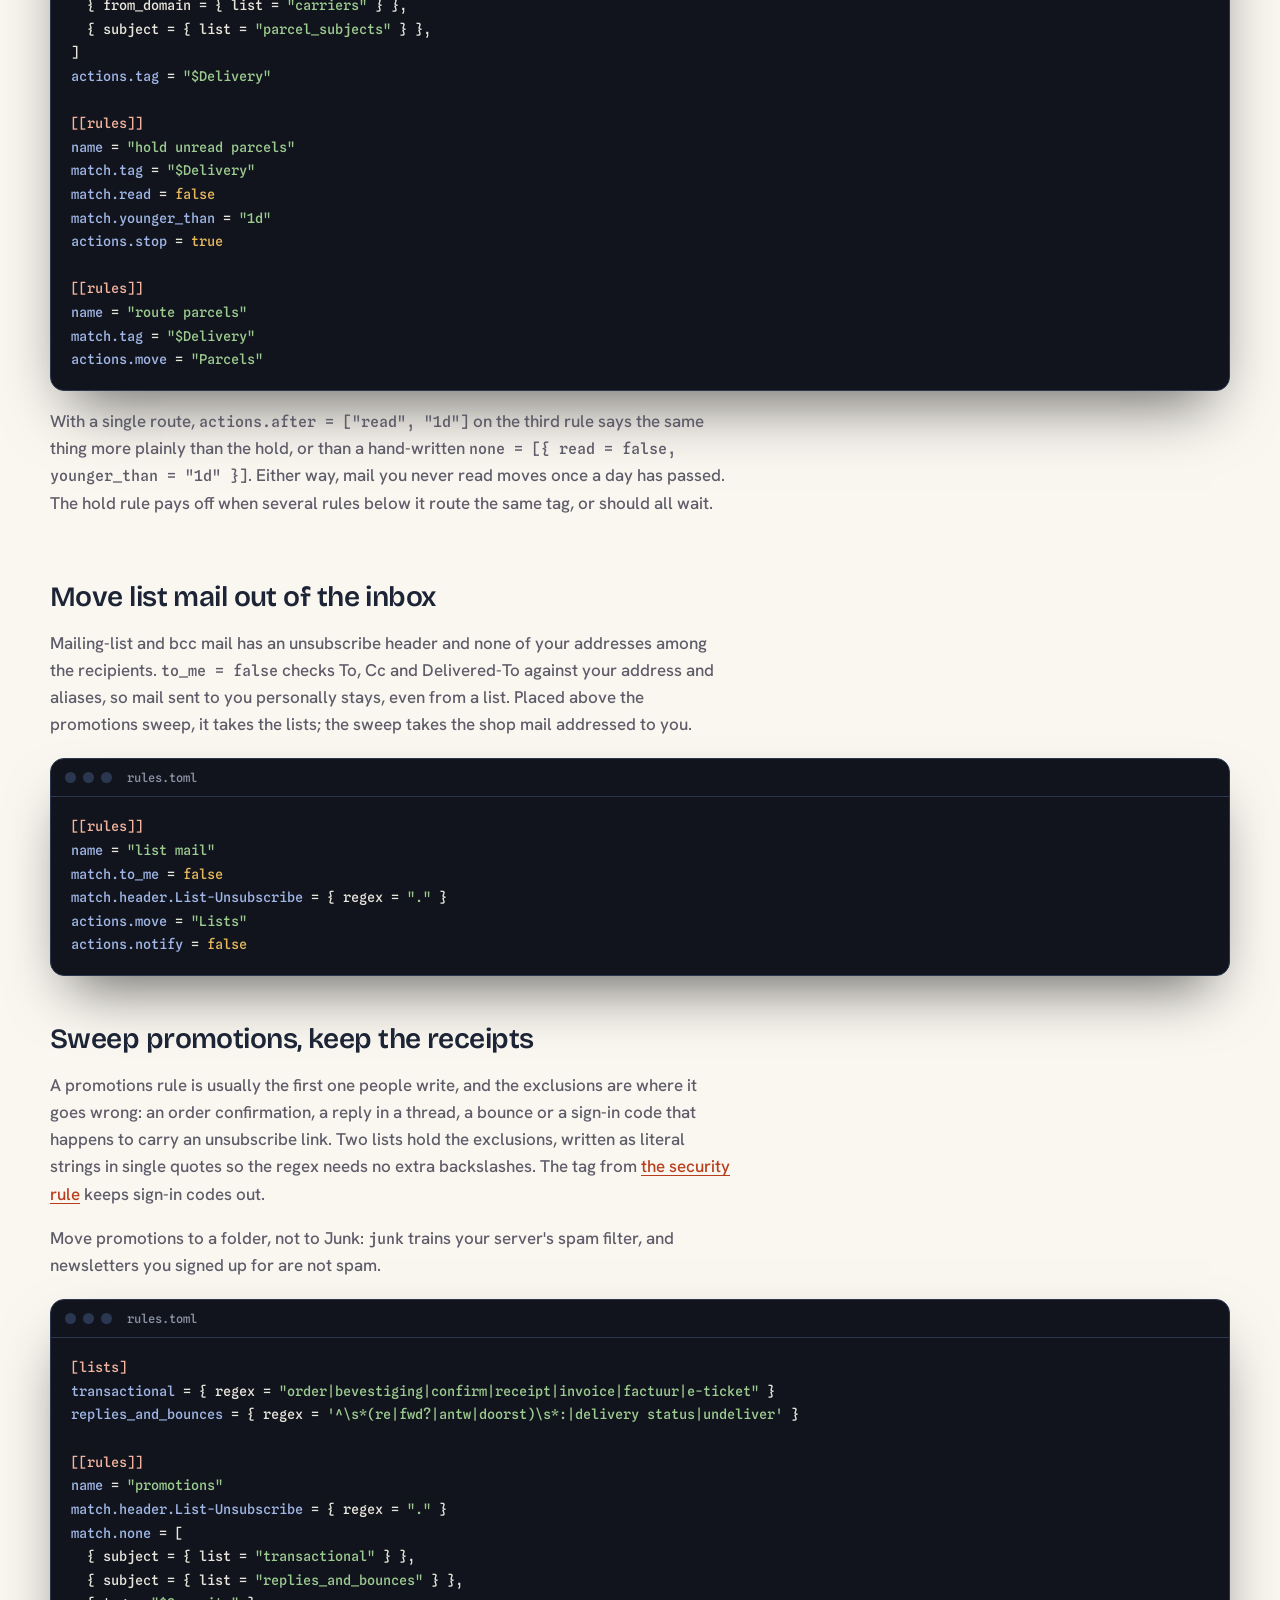
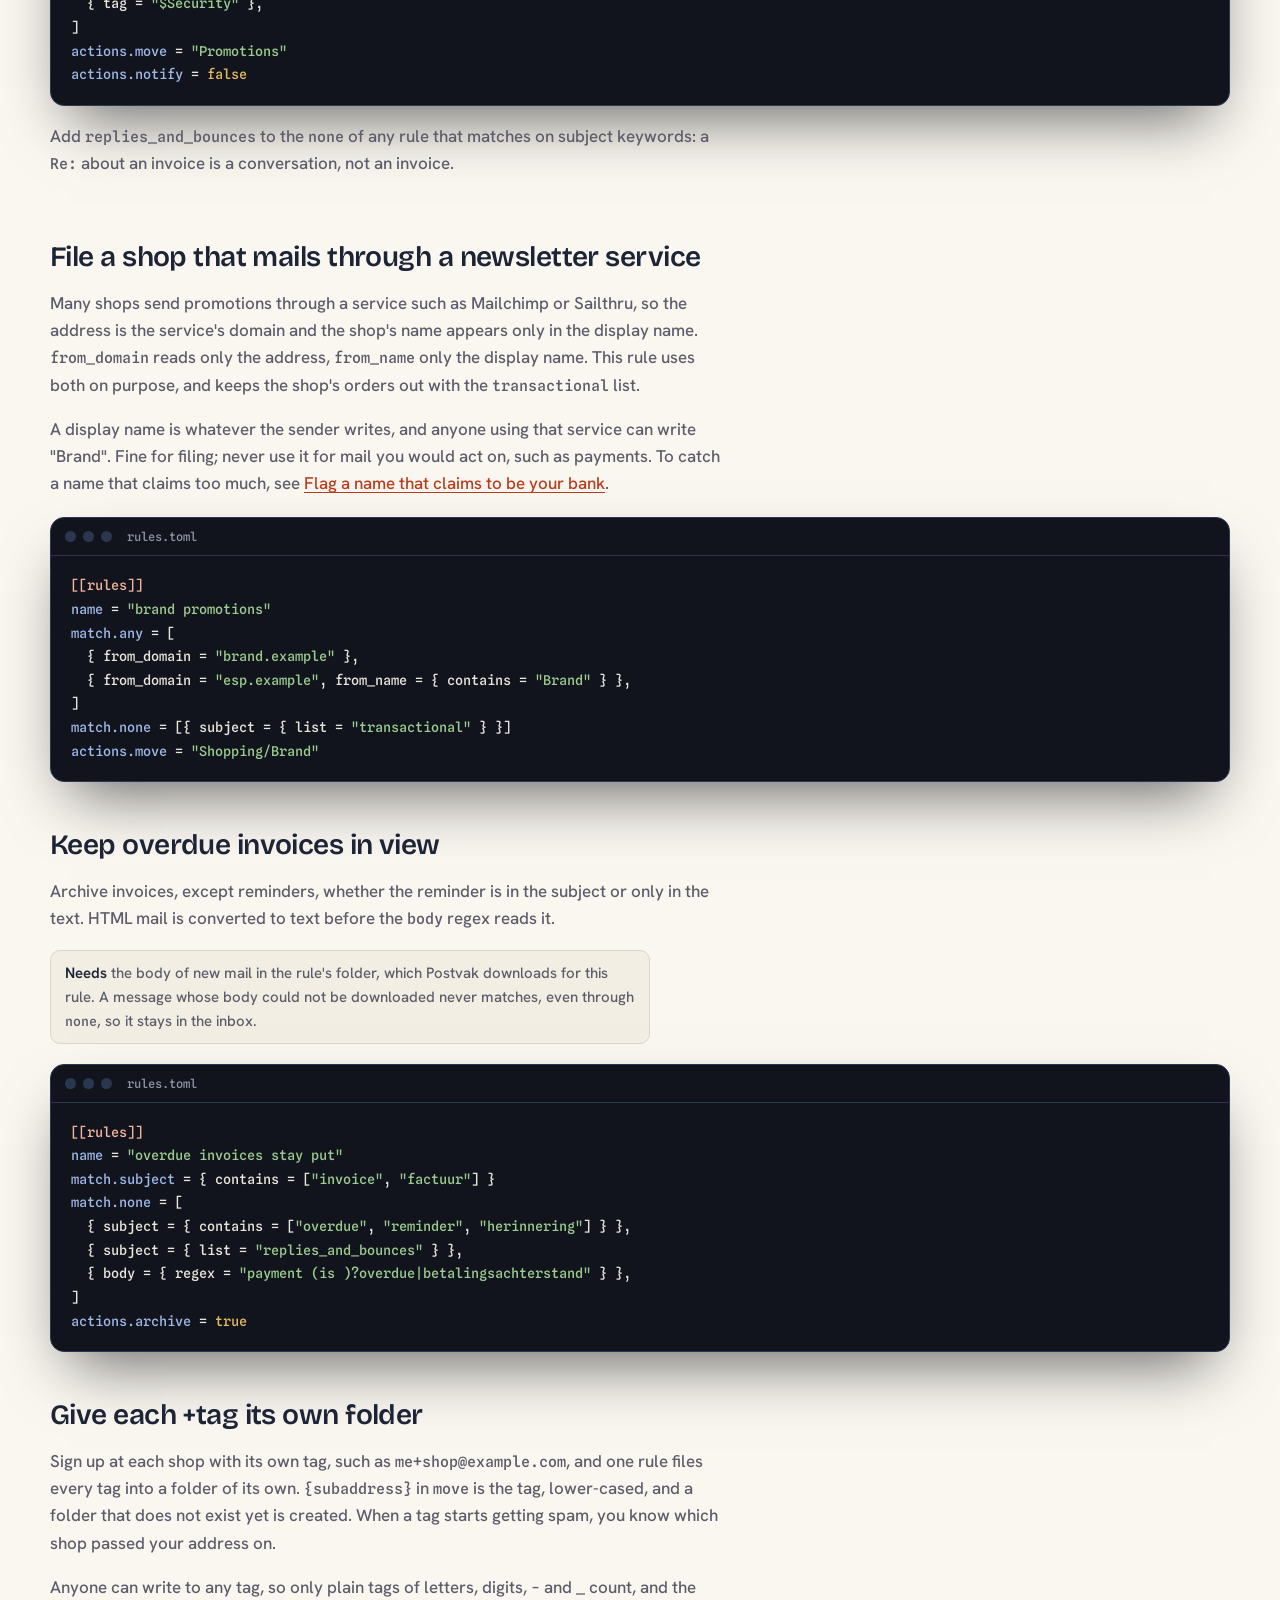
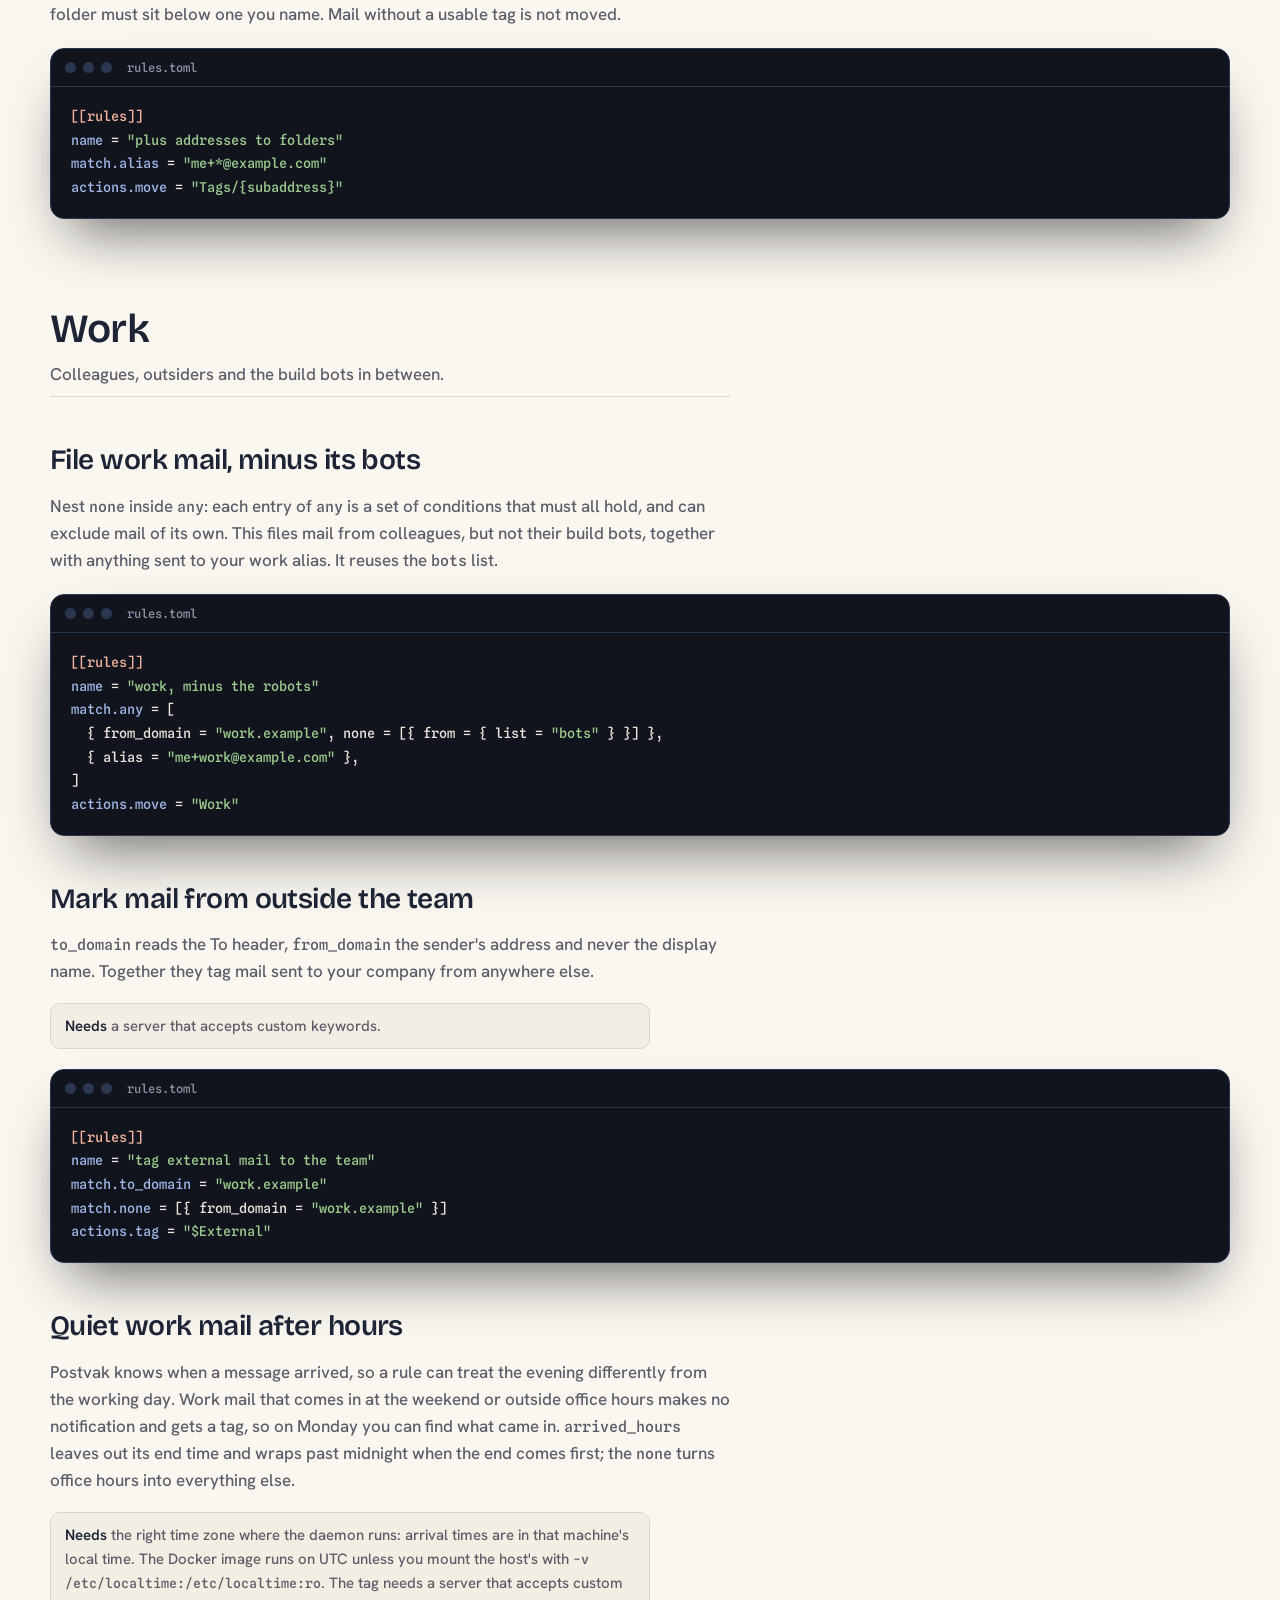
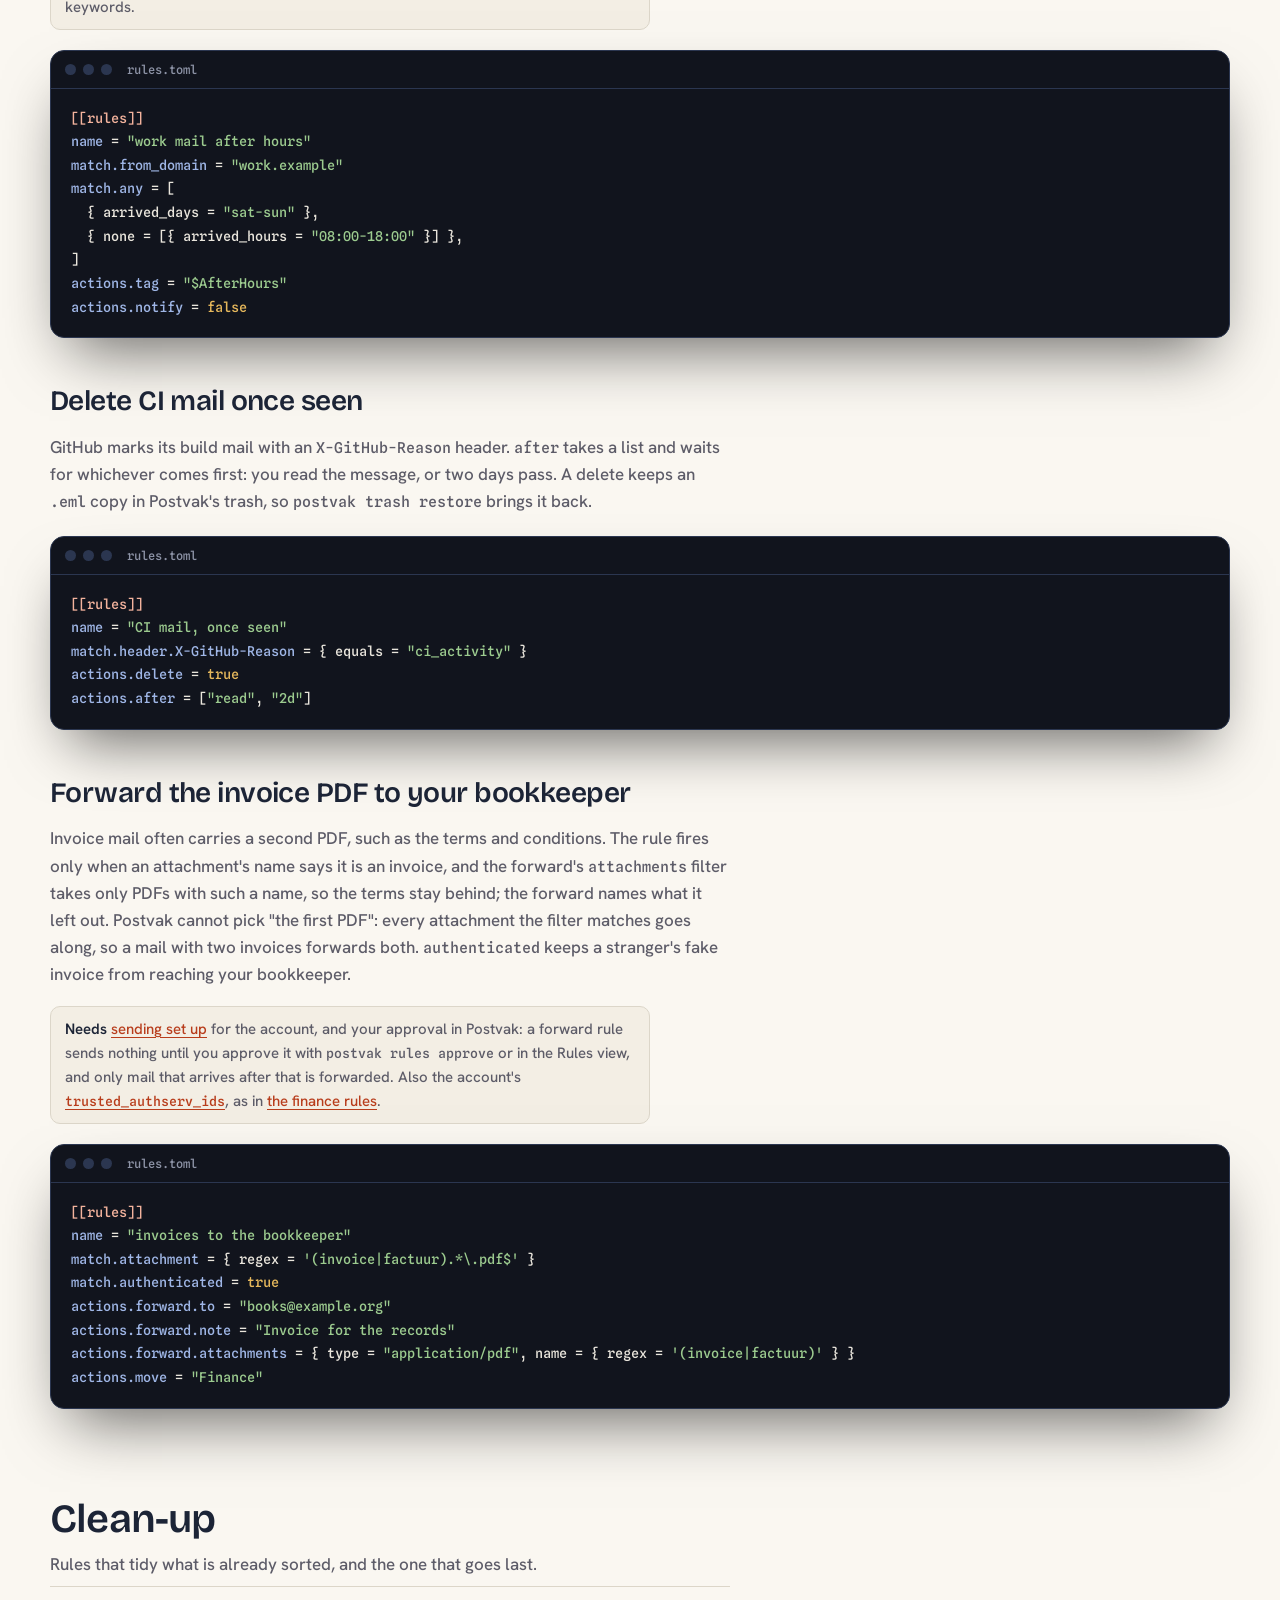
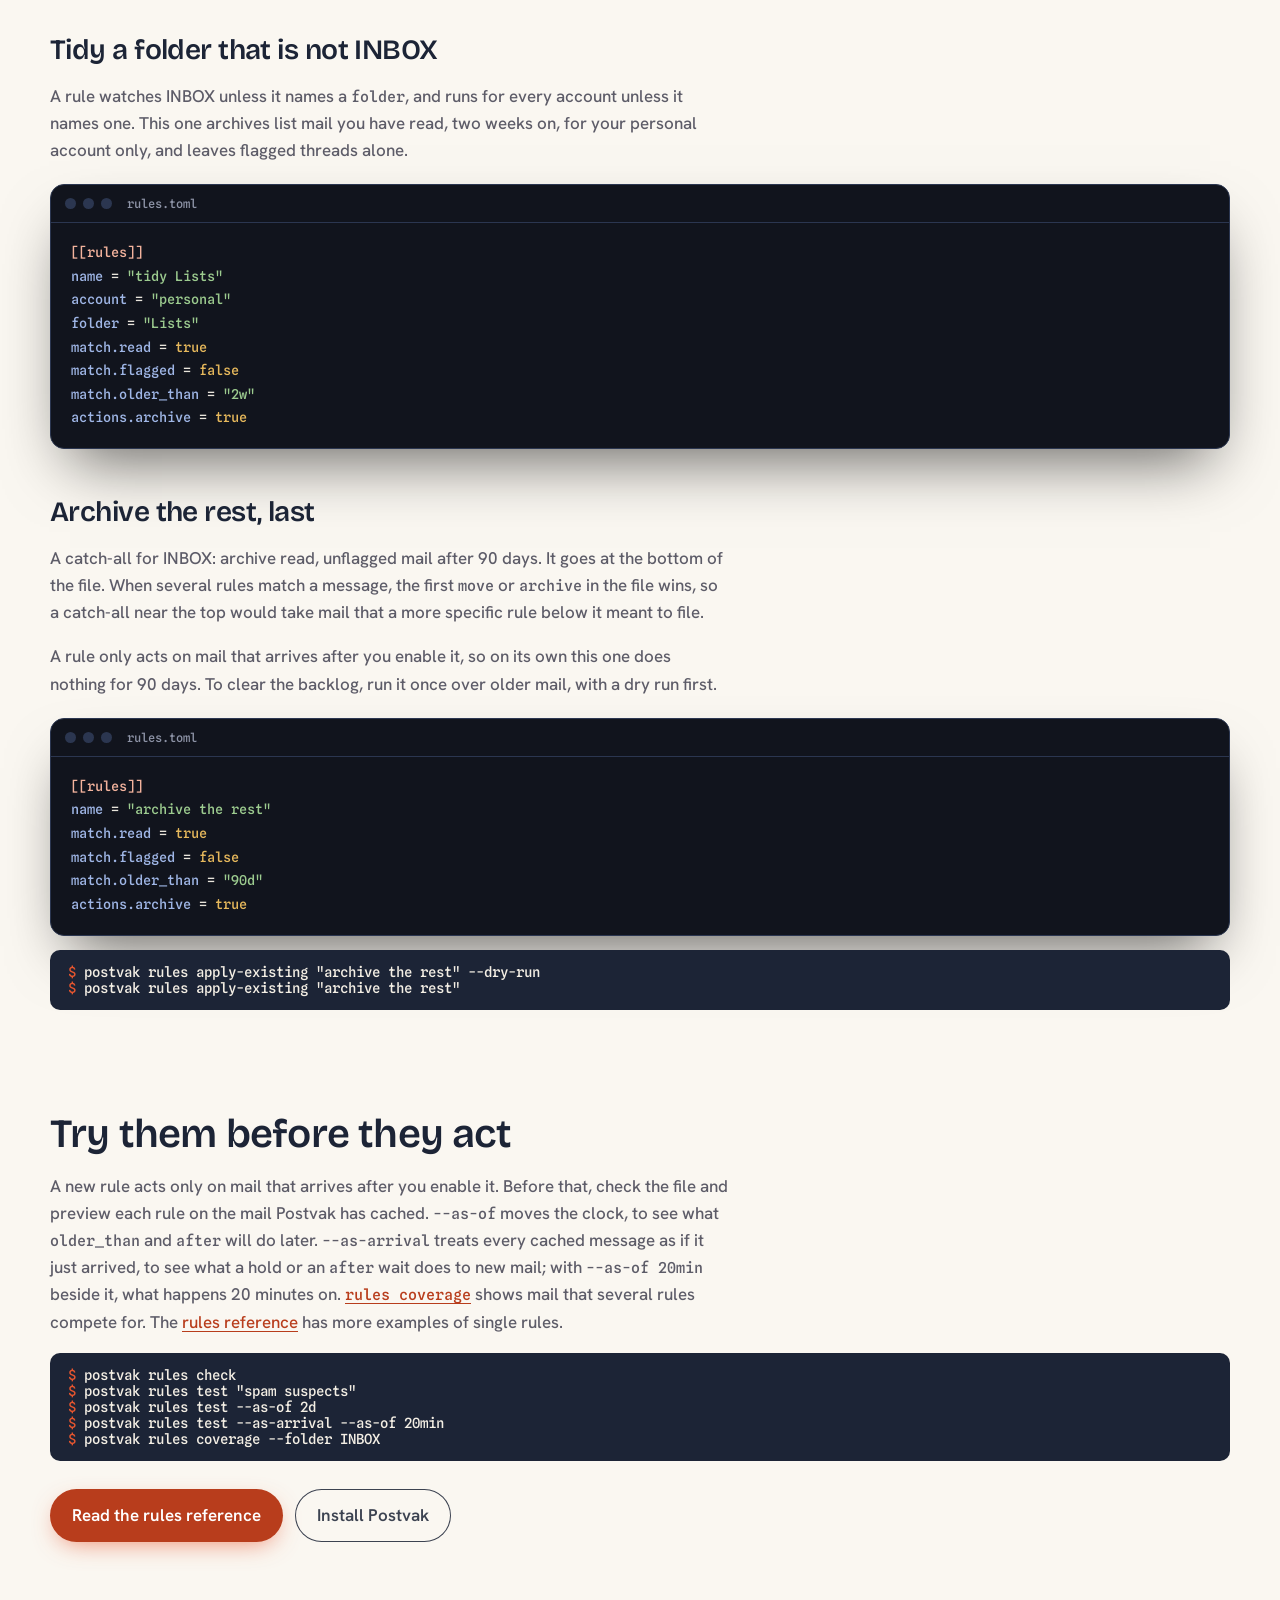
==== commit ab4c0da2: "docs: sync landing page with postvak db33d50 The app now sends mail and has forward rules, so drop t" ====
--- a/rule-examples.html
+++ b/rule-examples.html
@@ -4,7 +4,7 @@
 <meta charset="utf-8">
 <meta name="viewport" content="width=device-width, initial-scale=1">
 <title>Advanced rule examples — Postvak</title>
-<meta name="description" content="Postvak rules that work together: shared lists, verified senders, display-name spoofing, tags that route later rules, nested conditions, arrival times, delayed actions and rules for other folders.">
+<meta name="description" content="Postvak rules that work together: shared lists, verified senders, display-name spoofing, tags that route later rules, nested conditions, arrival times, attachments, forwarding, delayed actions and rules for other folders.">
 <link rel="canonical" href="https://postvak.pataar.nl/rule-examples.html">
 <link rel="icon" href="favicon.svg" type="image/svg+xml">
 <link rel="apple-touch-icon" href="assets/icon.png">
@@ -16,7 +16,7 @@
 <meta property="og:site_name" content="Postvak">
 <meta property="og:url" content="https://postvak.pataar.nl/rule-examples.html">
 <meta property="og:title" content="Advanced rule examples — Postvak">
-<meta property="og:description" content="Postvak rules that work together: shared lists, verified senders, tags that route later rules, arrival times and delayed actions.">
+<meta property="og:description" content="Postvak rules that work together: shared lists, verified senders, tags that route later rules, arrival times, attachments, forwarding and delayed actions.">
 <meta property="og:image" content="https://postvak.pataar.nl/assets/social-preview.png">
 <meta property="og:image:width" content="2560">
 <meta property="og:image:height" content="1280">
@@ -39,7 +39,7 @@
   <div class="wrap">
     <p class="eyebrow">Rule examples</p>
     <h1>Rules that work together.</h1>
-    <p class="lede">One rule moves one kind of mail. These recipes combine them: shared lists, senders your provider vouches for, tags that later rules route on, the time mail arrived, and actions that wait. Every key is in the <a href="/docs/rules.html">rules reference</a>.</p>
+    <p class="lede">One rule moves one kind of mail. These recipes combine them: shared lists, senders your provider vouches for, tags that later rules route on, the time mail arrived, what is attached, and actions that wait. Every key is in the <a href="/docs/rules.html">rules reference</a>.</p>
     <p class="newcomer">New to Postvak? It sorts any IMAP inbox with rules like these, on macOS and Linux. <a href="/docs/quickstart.html">Install it and write your first rule</a>.</p>
   </div>
 </header>
@@ -54,32 +54,35 @@
     </ul>
   </div>
   <div class="toc-group">
-    <a class="toc-title" href="#security">Trust and security<span class="count">5 recipes</span></a>
+    <a class="toc-title" href="#security">Trust and security<span class="count">6 recipes</span></a>
     <ul>
       <li><a href="#verified">Move only verified finance mail</a></li>
       <li><a href="#display-name">Flag a name that claims to be your bank</a></li>
       <li><a href="#tag-route">Keep security mail out of the automated pile</a></li>
       <li><a href="#codes">Delete sign-in codes once used</a></li>
       <li><a href="#spam">Junk spam by its score, in two steps</a></li>
+      <li><a href="#unvouched">Flag archives from senders nobody vouches for</a></li>
     </ul>
   </div>
   <div class="toc-group">
-    <a class="toc-title" href="#shopping">Shopping and newsletters<span class="count">5 recipes</span></a>
+    <a class="toc-title" href="#shopping">Shopping and newsletters<span class="count">6 recipes</span></a>
     <ul>
       <li><a href="#parcels">Tag, hold, then route parcel mail</a></li>
       <li><a href="#lists">Move list mail out of the inbox</a></li>
       <li><a href="#promos">Sweep promotions, keep the receipts</a></li>
       <li><a href="#esp">File a shop that mails through a newsletter service</a></li>
       <li><a href="#body">Keep overdue invoices in view</a></li>
+      <li><a href="#subaddress">Give each +tag its own folder</a></li>
     </ul>
   </div>
   <div class="toc-group">
-    <a class="toc-title" href="#work">Work<span class="count">4 recipes</span></a>
+    <a class="toc-title" href="#work">Work<span class="count">5 recipes</span></a>
     <ul>
       <li><a href="#nested">File work mail, minus its bots</a></li>
       <li><a href="#external">Mark mail from outside the team</a></li>
       <li><a href="#after-hours">Quiet work mail after hours</a></li>
       <li><a href="#after">Delete CI mail once seen</a></li>
+      <li><a href="#forward">Forward the invoice PDF to your bookkeeper</a></li>
     </ul>
   </div>
   <div class="toc-group">
@@ -232,6 +235,22 @@
 <span class="a">match.header.X-Spam-Level</span> = { regex = <span class="s">'^\*{5,}'</span> }
 <span class="a">actions.junk</span> = <span class="b">true</span></code></pre></div>
 </article>
+
+<article id="unvouched">
+  <h3>Flag archives from senders nobody vouches for</h3>
+  <p>A zip, an ISO or a program is how malware usually arrives. <code>attachment</code> matches an attachment's file name, and any attachment may match. This flags such mail unless your provider vouches for the sender, so a colleague's zip stays quiet and a stranger's stands out. <code>has_part</code> catches the same mail by its MIME type, for a file whose name hides what it is.</p>
+  <p class="needs"><b>Needs</b> the account's <a href="/docs/rules.html#authenticated-mail"><code>trusted_authserv_ids</code></a>, as in <a href="#verified">the finance rules</a>. Without it no mail counts as authenticated, so this flags every message with such an attachment.</p>
+  <div class="window"><div class="window-bar"><span></span><span></span><span></span><b>rules.toml</b></div>
+<pre tabindex="0" aria-label="rules.toml: flag archives from senders nobody vouches for"><code><span class="k">[[rules]]</span>
+<span class="a">name</span> = <span class="s">"unvouched archives"</span>
+<span class="a">match.any</span> = [
+  { attachment = { regex = <span class="s">'\.(zip|rar|7z|iso|exe|scr)$'</span> } },
+  { has_part = <span class="s">"application/x-msdownload"</span> },
+]
+<span class="a">match.authenticated</span> = <span class="b">false</span>
+<span class="a">actions.flagged</span> = <span class="b">true</span>
+</code></pre></div>
+</article>
 </section>
 
 <section class="group" id="shopping" aria-labelledby="shopping-title">
@@ -333,6 +352,18 @@
 ]
 <span class="a">actions.archive</span> = <span class="b">true</span></code></pre></div>
 </article>
+
+<article id="subaddress">
+  <h3>Give each +tag its own folder</h3>
+  <p>Sign up at each shop with its own tag, such as <code>me+shop@example.com</code>, and one rule files every tag into a folder of its own. <code>{subaddress}</code> in <code>move</code> is the tag, lower-cased, and a folder that does not exist yet is created. When a tag starts getting spam, you know which shop passed your address on.</p>
+  <p>Anyone can write to any tag, so only plain tags of letters, digits, <code>-</code> and <code>_</code> count, and the folder must sit below one you name. Mail without a usable tag is not moved.</p>
+  <div class="window"><div class="window-bar"><span></span><span></span><span></span><b>rules.toml</b></div>
+<pre tabindex="0" aria-label="rules.toml: give each +tag its own folder"><code><span class="k">[[rules]]</span>
+<span class="a">name</span> = <span class="s">"plus addresses to folders"</span>
+<span class="a">match.alias</span> = <span class="s">"me+*@example.com"</span>
+<span class="a">actions.move</span> = <span class="s">"Tags/{subaddress}"</span>
+</code></pre></div>
+</article>
 </section>
 
 <section class="group" id="work" aria-labelledby="work-title">
@@ -389,6 +420,22 @@
 <span class="a">match.header.X-GitHub-Reason</span> = { equals = <span class="s">"ci_activity"</span> }
 <span class="a">actions.delete</span> = <span class="b">true</span>
 <span class="a">actions.after</span> = [<span class="s">"read"</span>, <span class="s">"2d"</span>]</code></pre></div>
+</article>
+
+<article id="forward">
+  <h3>Forward the invoice PDF to your bookkeeper</h3>
+  <p>Invoice mail often carries a second PDF, such as the terms and conditions. The rule fires only when an attachment's name says it is an invoice, and the forward's <code>attachments</code> filter takes only PDFs with such a name, so the terms stay behind; the forward names what it left out. Postvak cannot pick "the first PDF": every attachment the filter matches goes along, so a mail with two invoices forwards both. <code>authenticated</code> keeps a stranger's fake invoice from reaching your bookkeeper.</p>
+  <p class="needs"><b>Needs</b> <a href="/docs/sending.html">sending set up</a> for the account, and your approval in Postvak: a forward rule sends nothing until you approve it with <code>postvak rules approve</code> or in the Rules view, and only mail that arrives after that is forwarded. Also the account's <a href="/docs/rules.html#authenticated-mail"><code>trusted_authserv_ids</code></a>, as in <a href="#verified">the finance rules</a>.</p>
+  <div class="window"><div class="window-bar"><span></span><span></span><span></span><b>rules.toml</b></div>
+<pre tabindex="0" aria-label="rules.toml: forward the invoice PDF to your bookkeeper"><code><span class="k">[[rules]]</span>
+<span class="a">name</span> = <span class="s">"invoices to the bookkeeper"</span>
+<span class="a">match.attachment</span> = { regex = <span class="s">'(invoice|factuur).*\.pdf$'</span> }
+<span class="a">match.authenticated</span> = <span class="b">true</span>
+<span class="a">actions.forward.to</span> = <span class="s">"books@example.org"</span>
+<span class="a">actions.forward.note</span> = <span class="s">"Invoice for the records"</span>
+<span class="a">actions.forward.attachments</span> = { type = <span class="s">"application/pdf"</span>, name = { regex = <span class="s">'(invoice|factuur)'</span> } }
+<span class="a">actions.move</span> = <span class="s">"Finance"</span>
+</code></pre></div>
 </article>
 </section>
 
--- a/style.css
+++ b/style.css
@@ -208,7 +208,7 @@
 .hero.compact .newcomer { margin: 16px 0 0; color: #c9c6d0; }
 .hero.compact .newcomer a { color: var(--peach); }
 .hero.compact .lede a { color: var(--peach); }
-.recipes { max-width: 860px; }
+.recipes p { max-width: 40em; }
 .recipes > section { padding-top: 88px; scroll-margin-top: 16px; }
 .recipes h2 { font-size: clamp(30px, 4vw, 40px); margin-bottom: 10px; }
 .group-lede { color: var(--muted); margin: 0; padding-bottom: 8px; border-bottom: 1px solid var(--line); }
@@ -267,3 +267,5 @@
     .button, .grid > a { transition: none; }
     .sorter .rule, .sorter .rule::after, .sorter .bin, .sorter .mail, .sorter .mail.wait { animation: none; }
 }
+
+.cmd code, .inline-cmd, .window pre { scrollbar-width: thin; scrollbar-color: var(--ink-line) transparent; }
